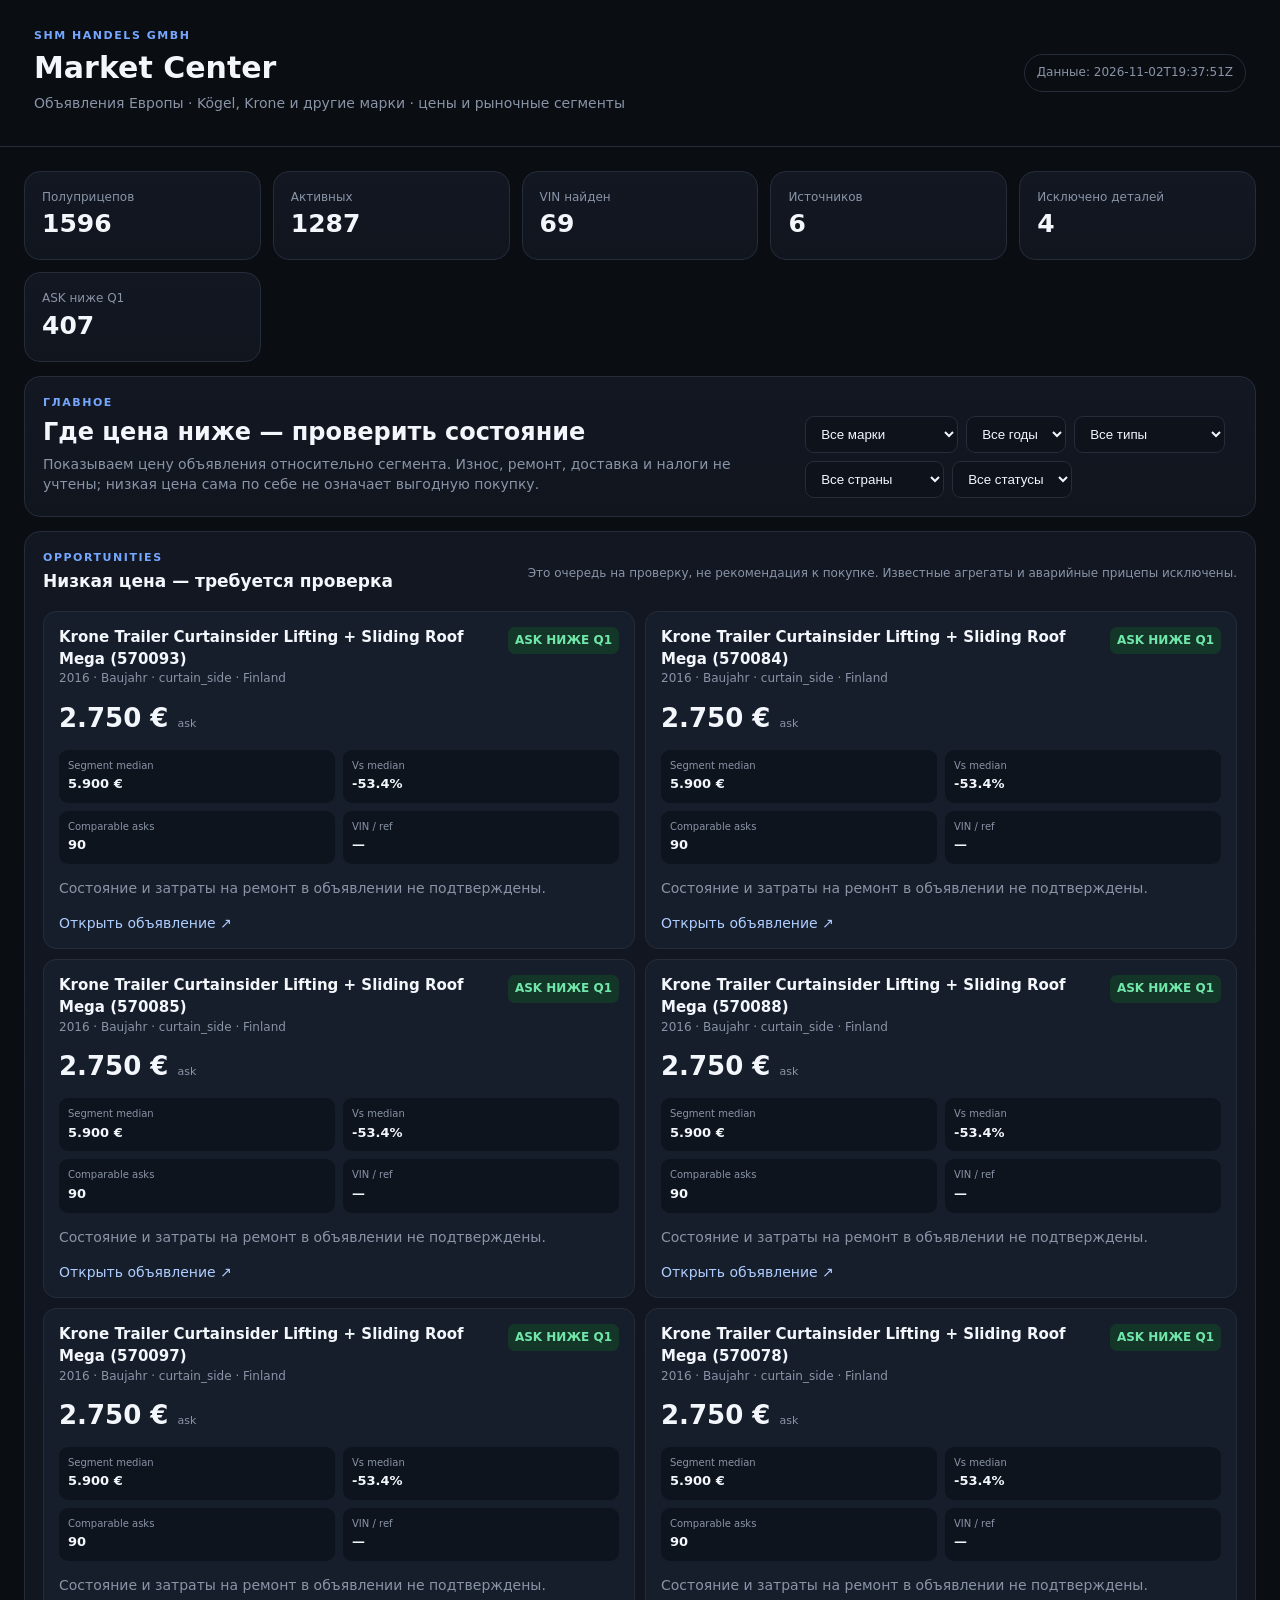
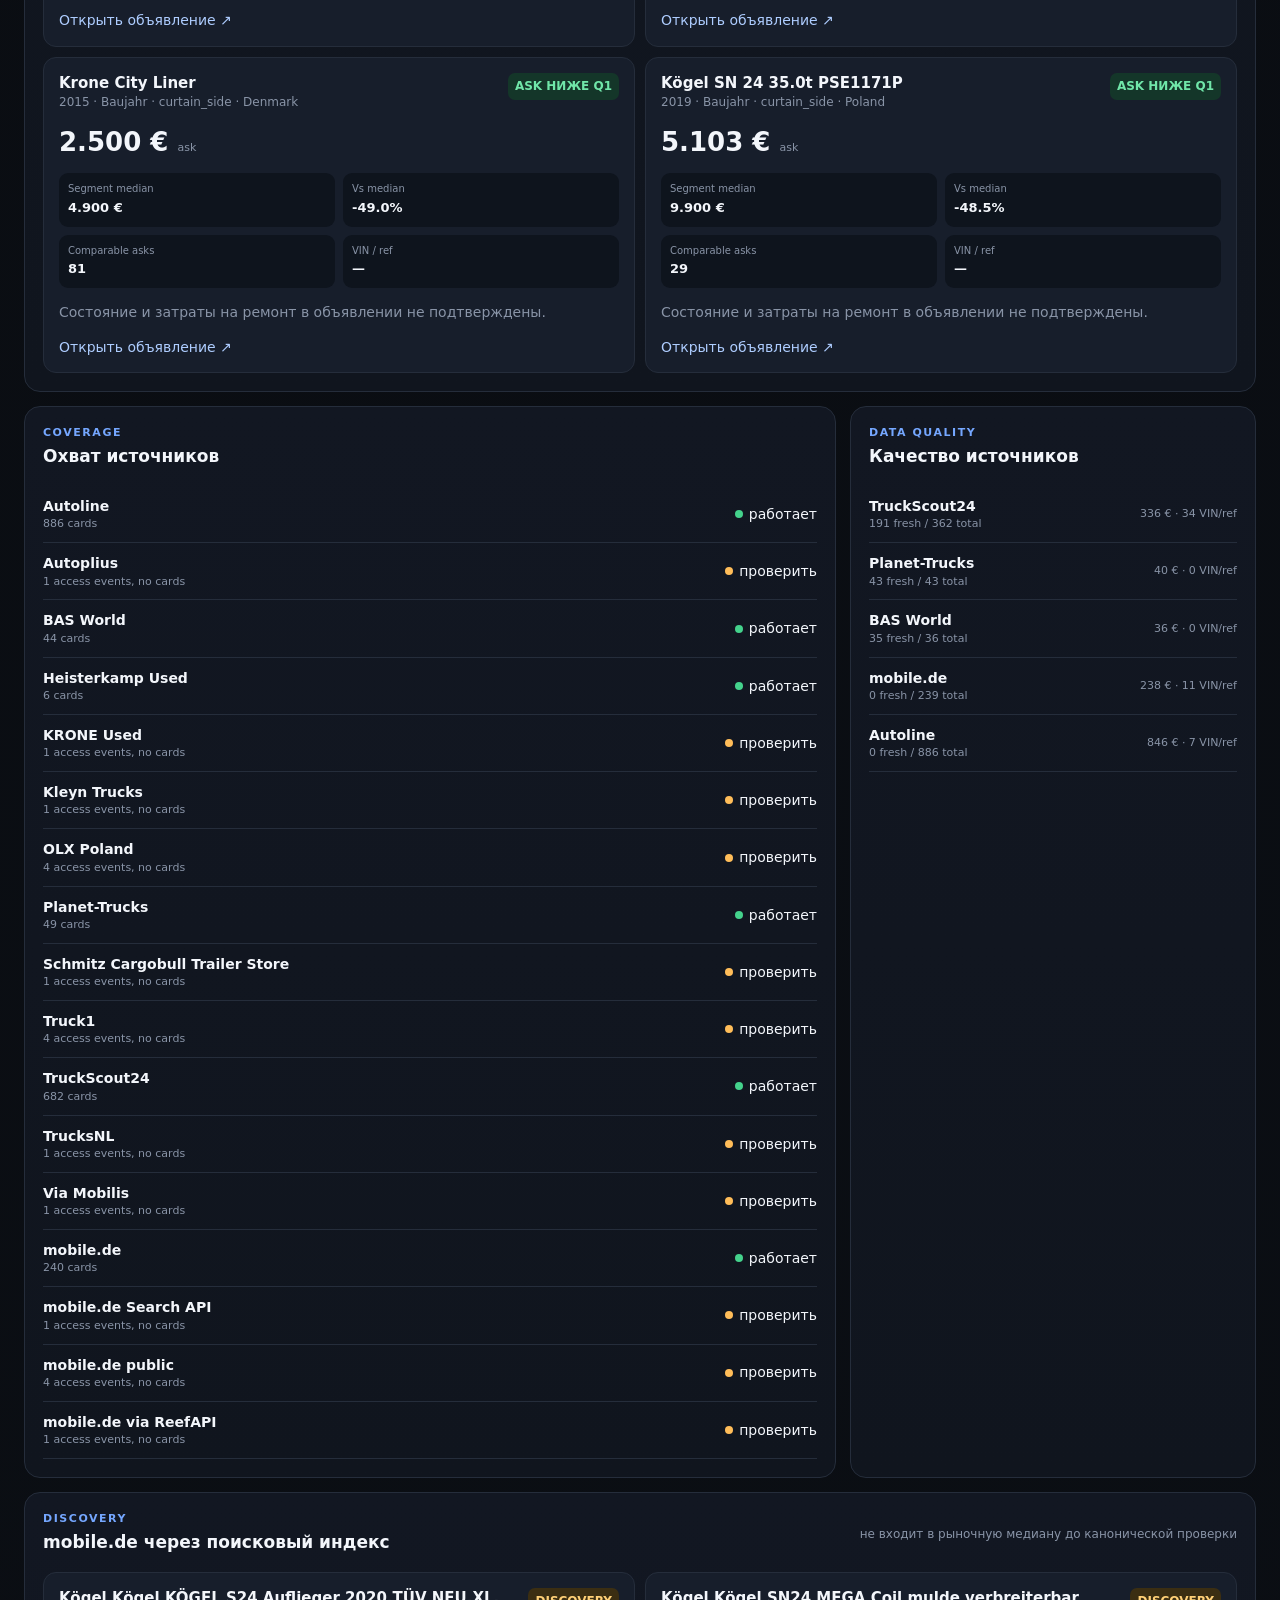
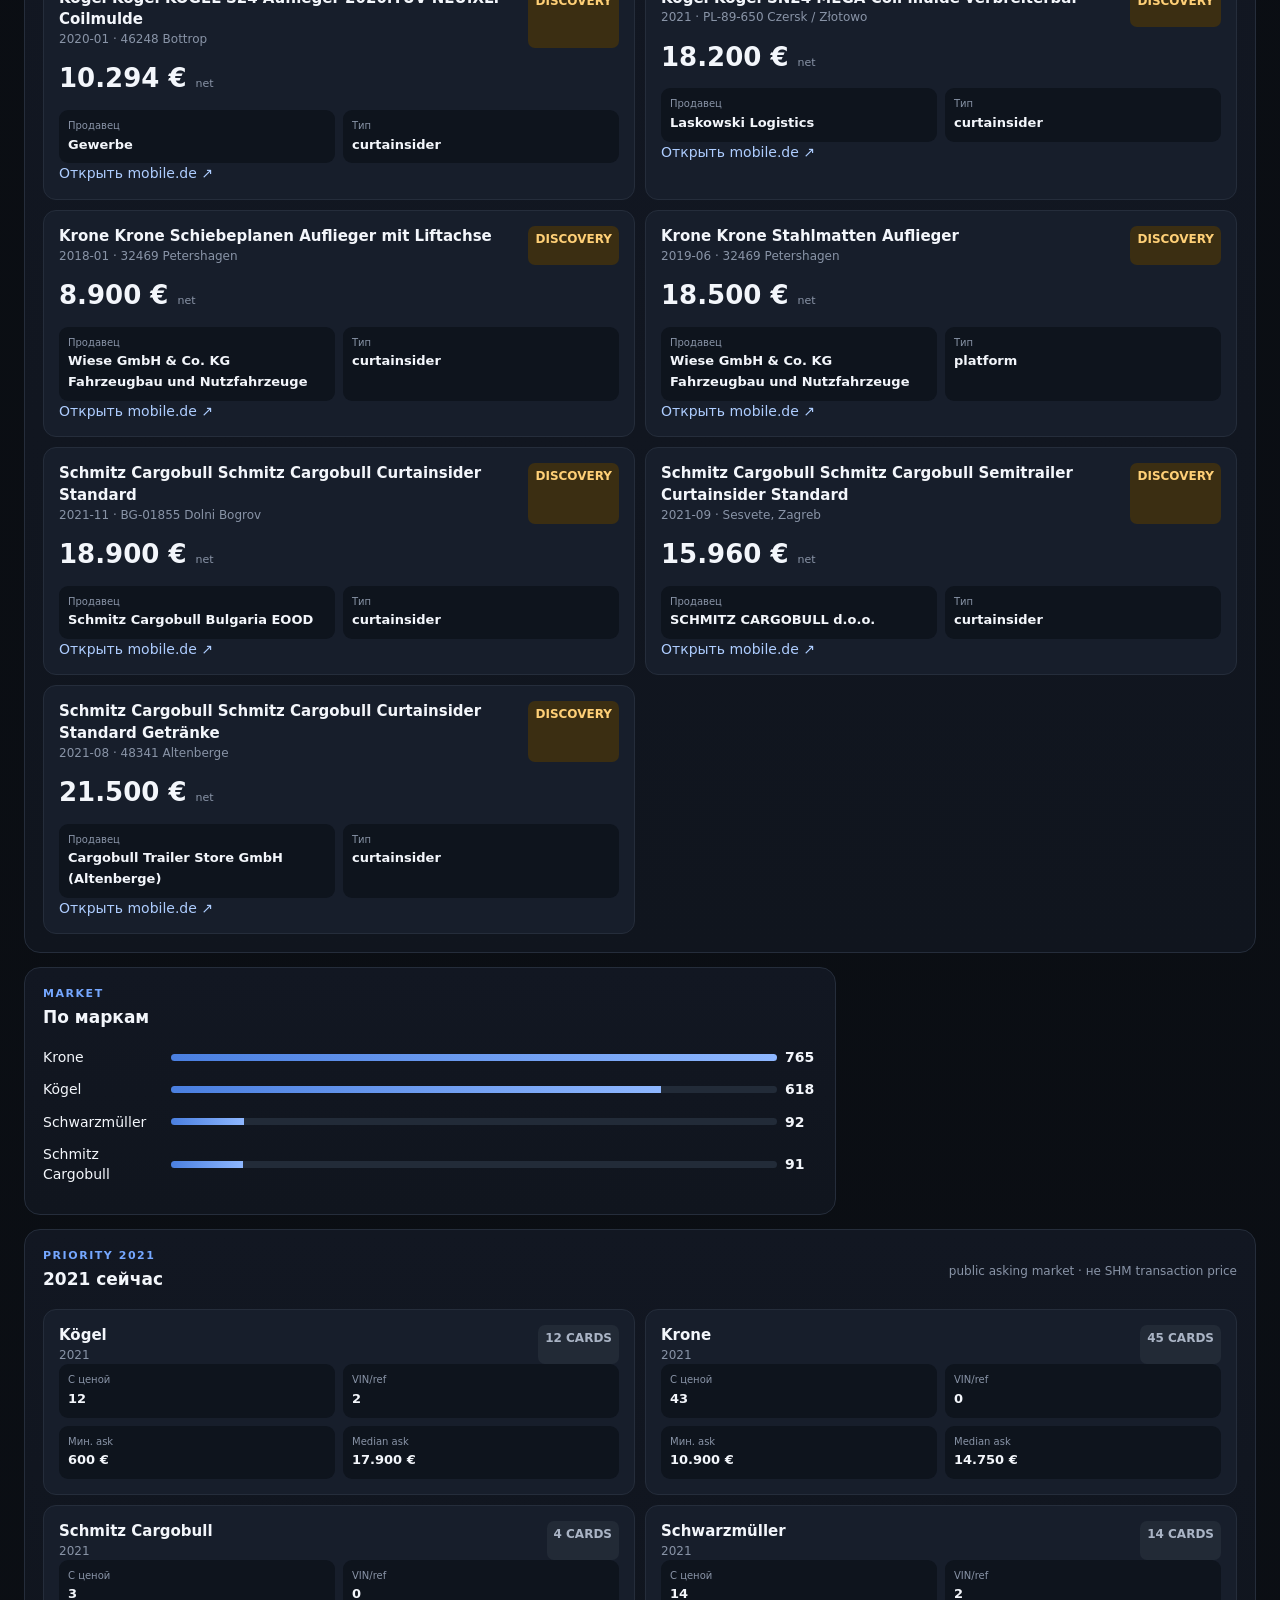
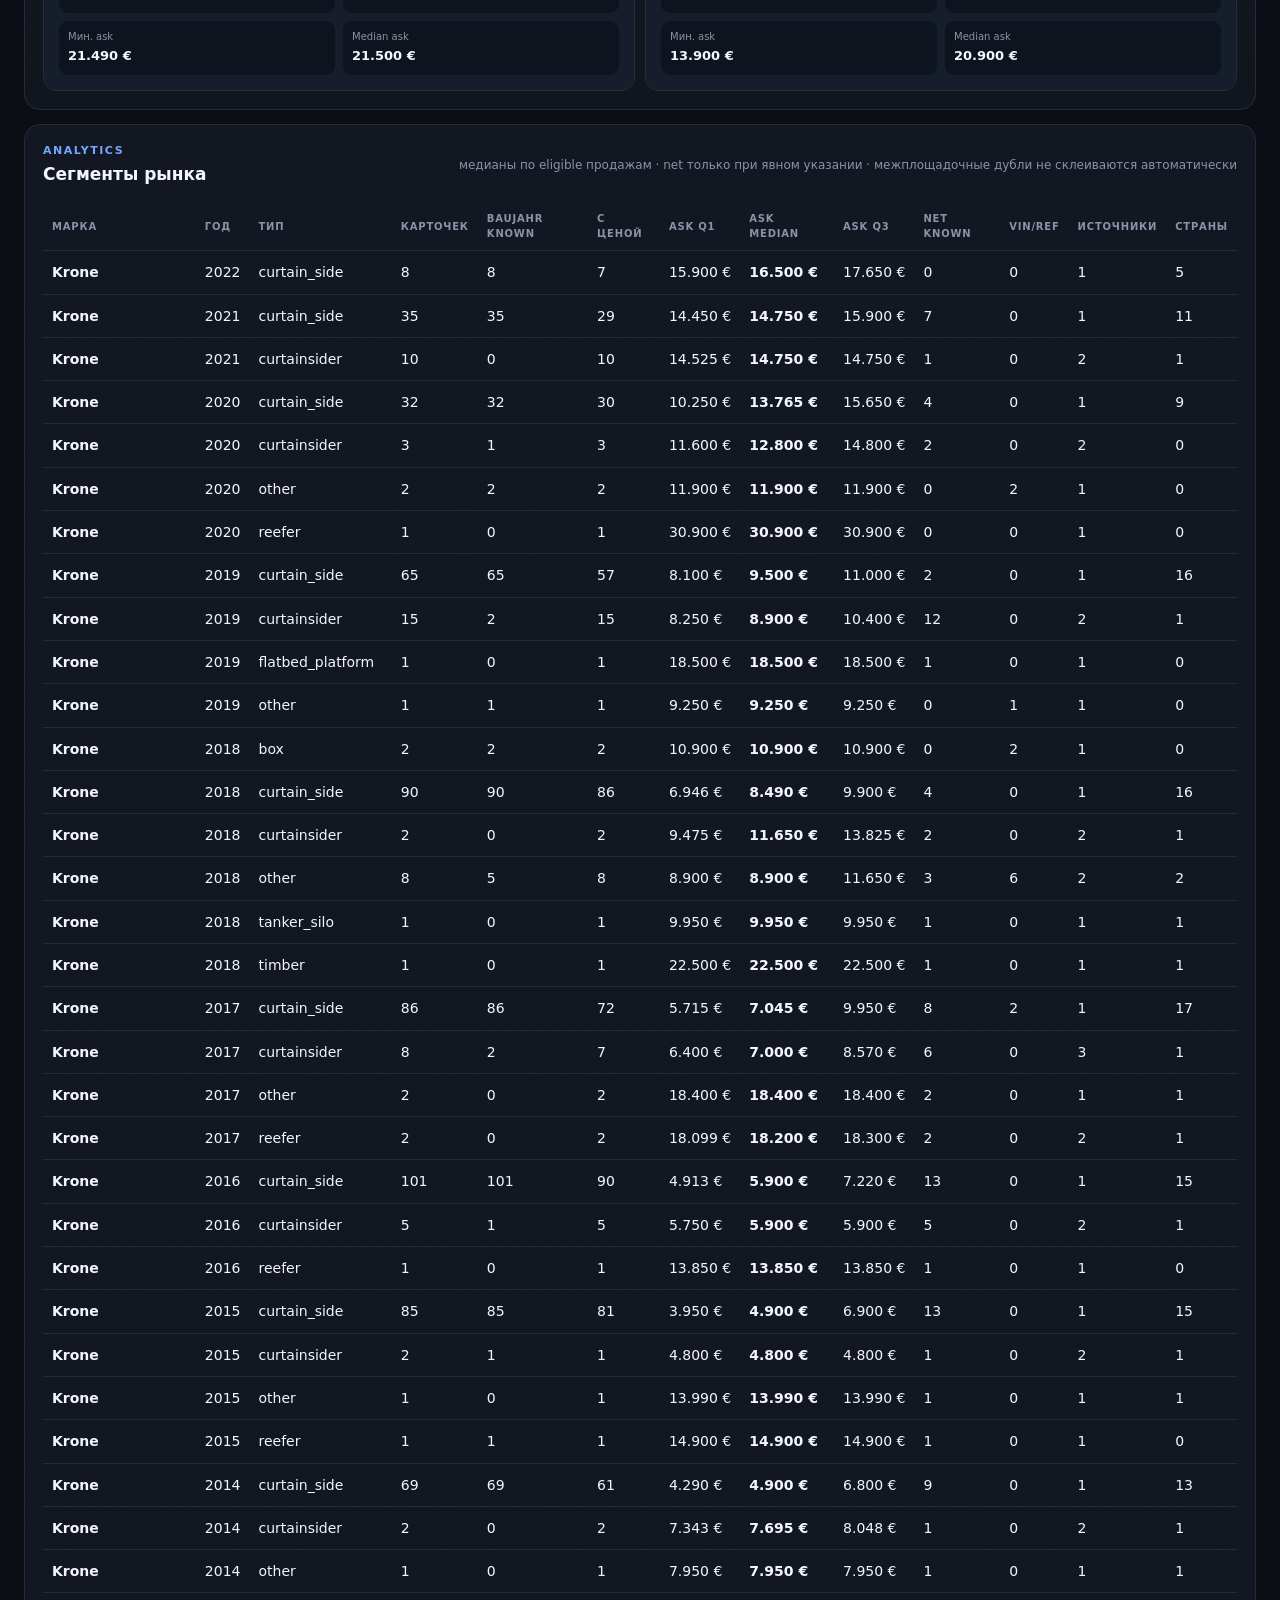
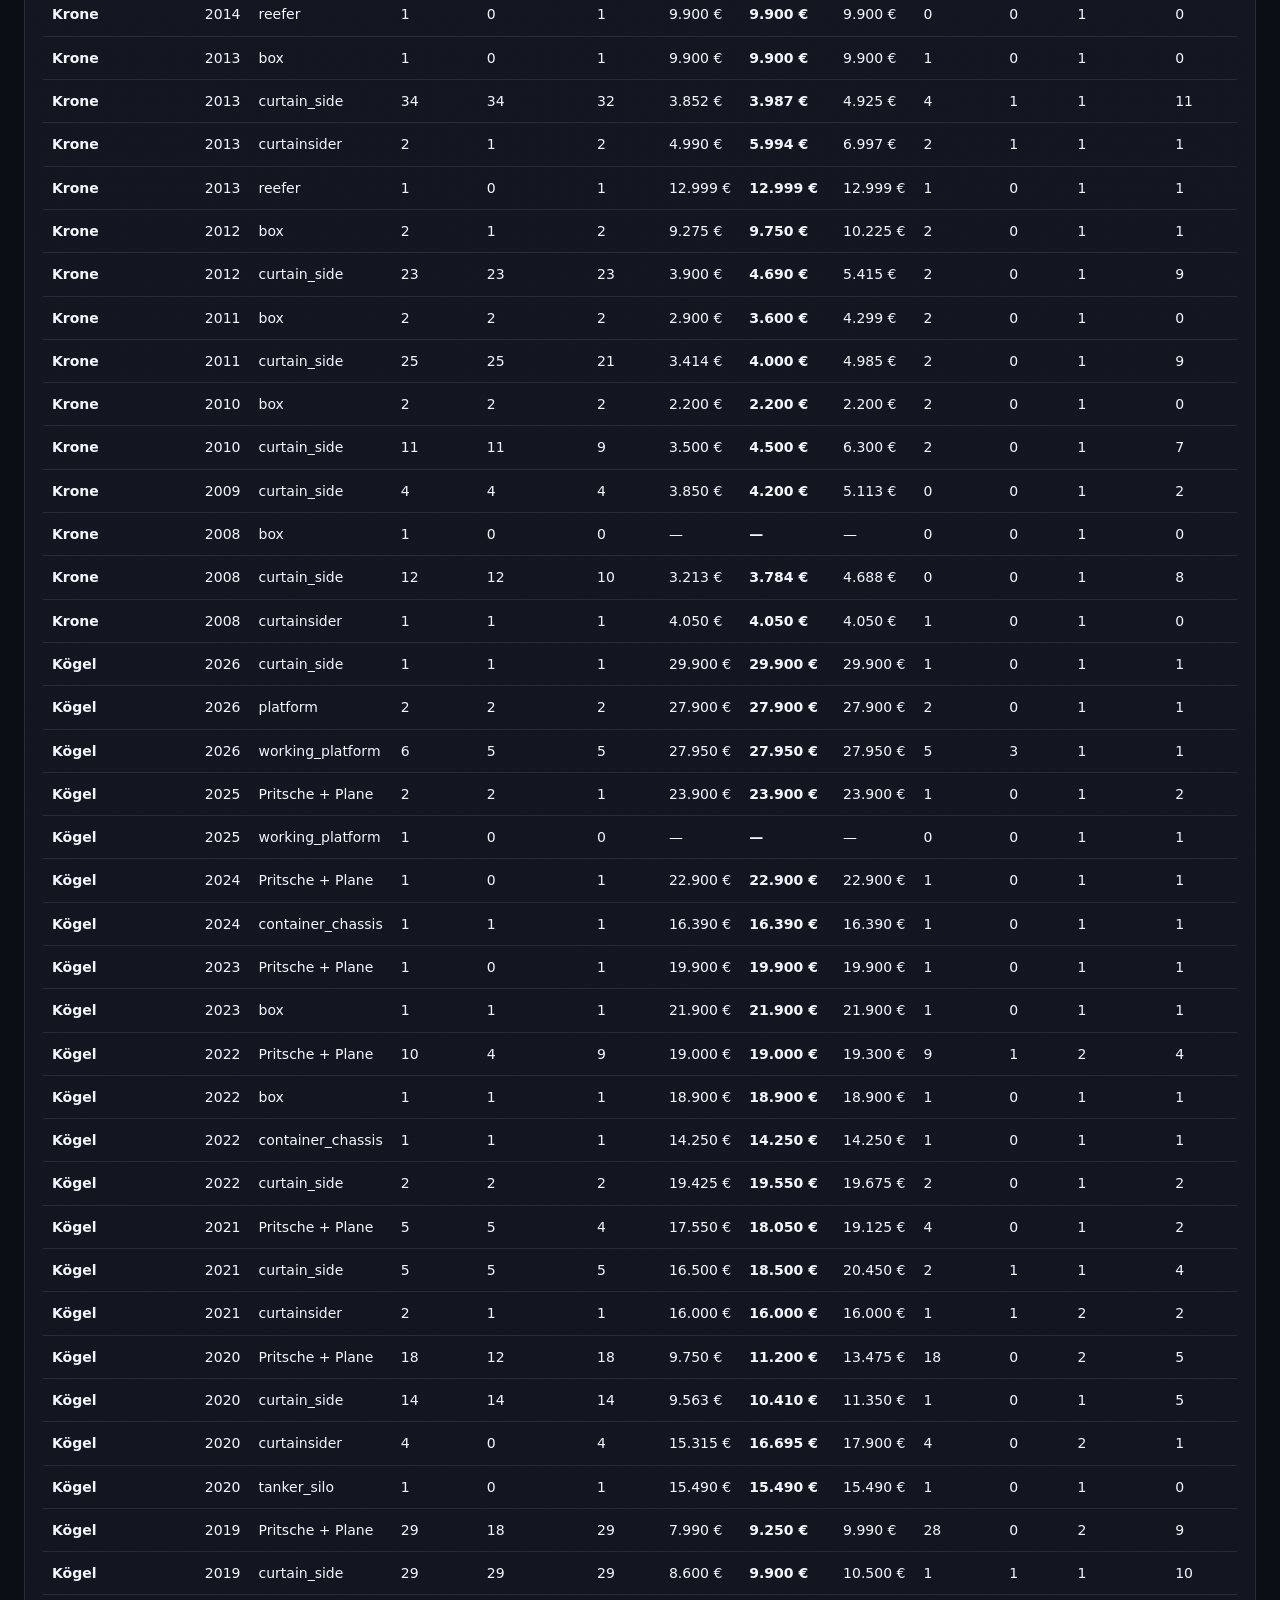
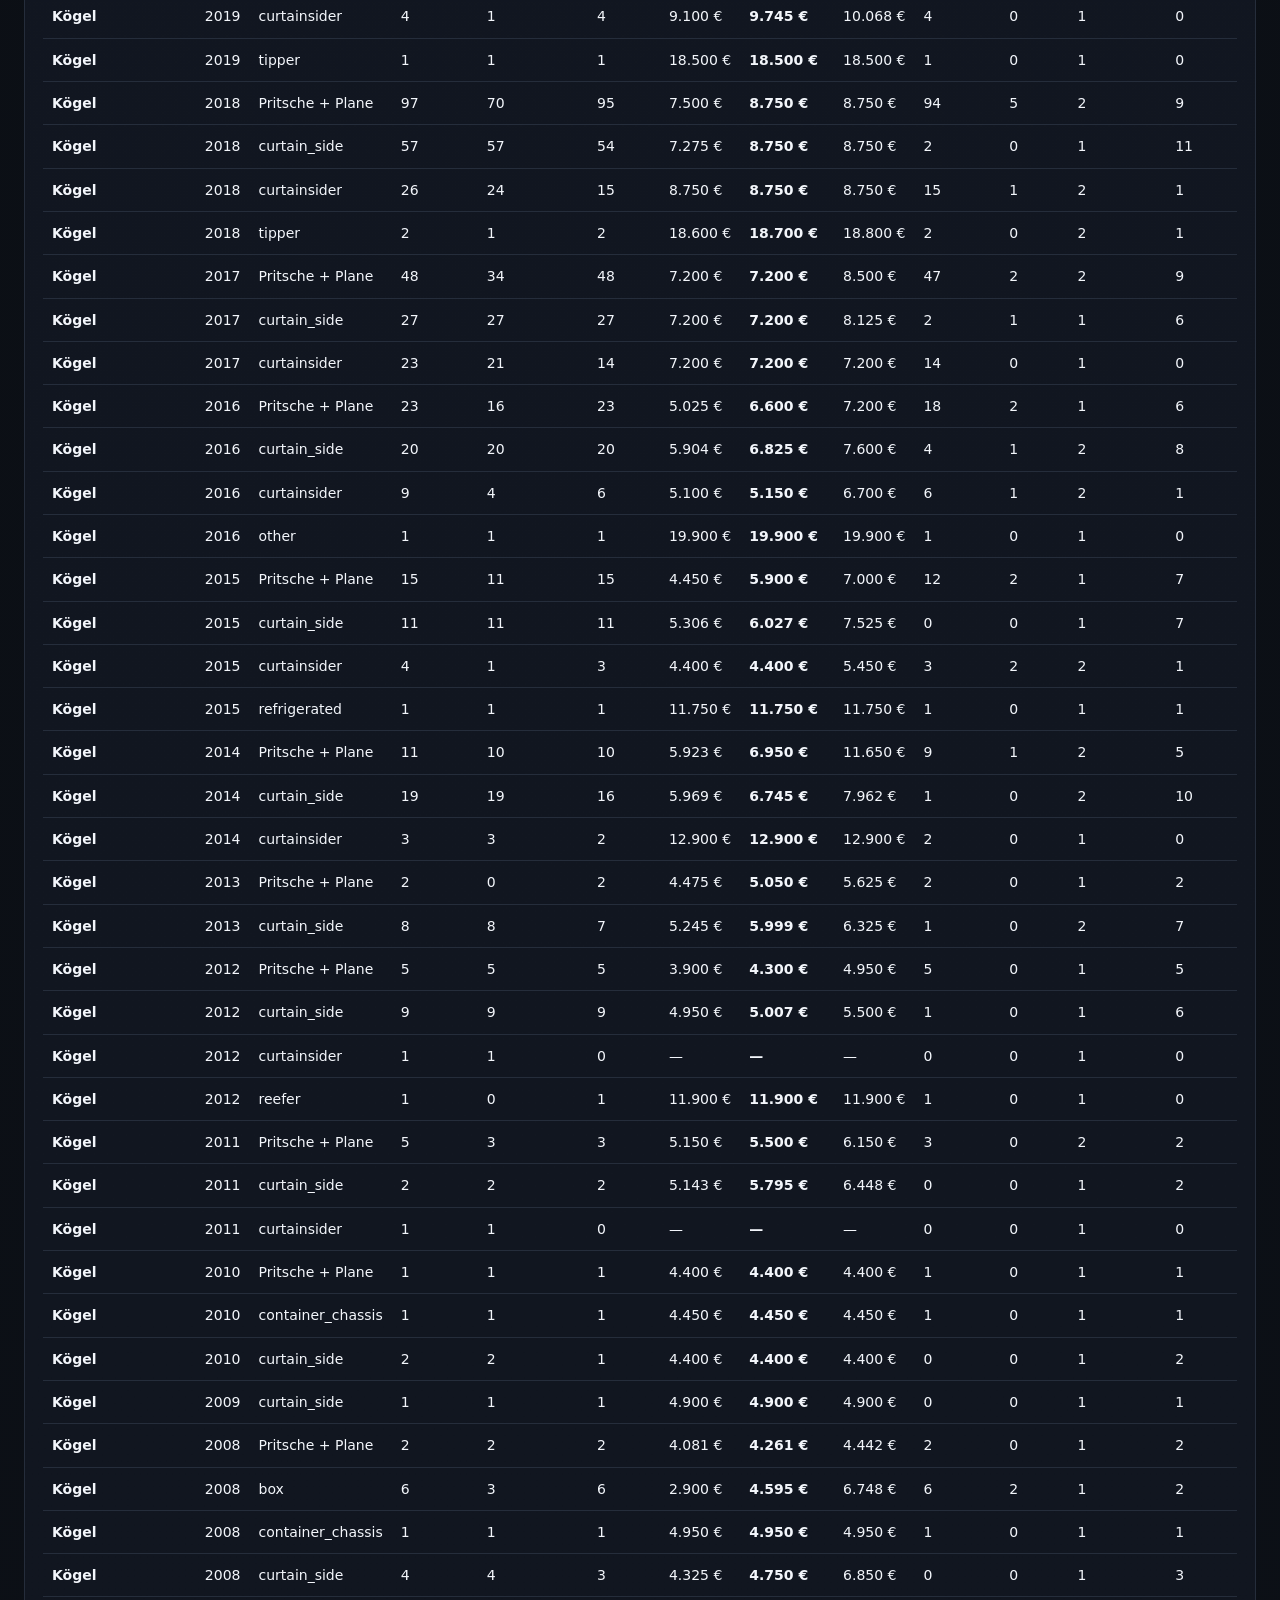
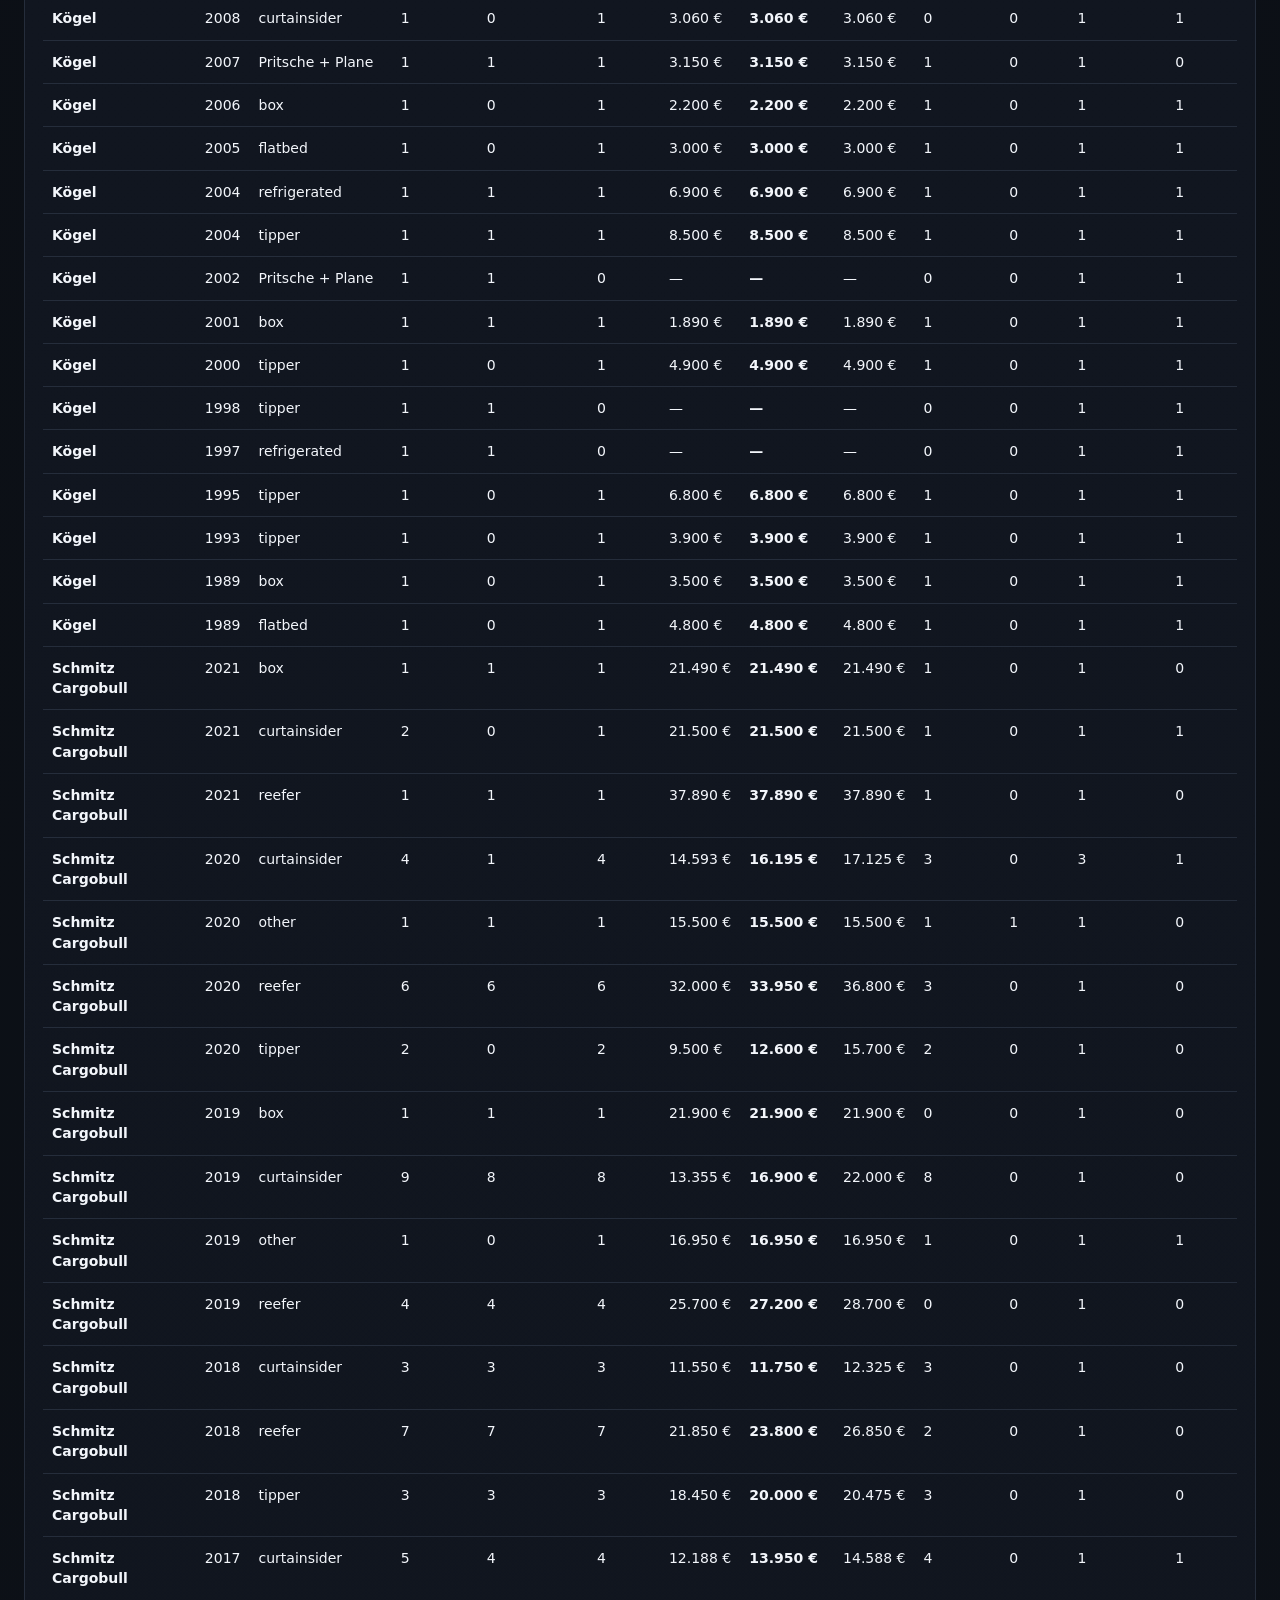
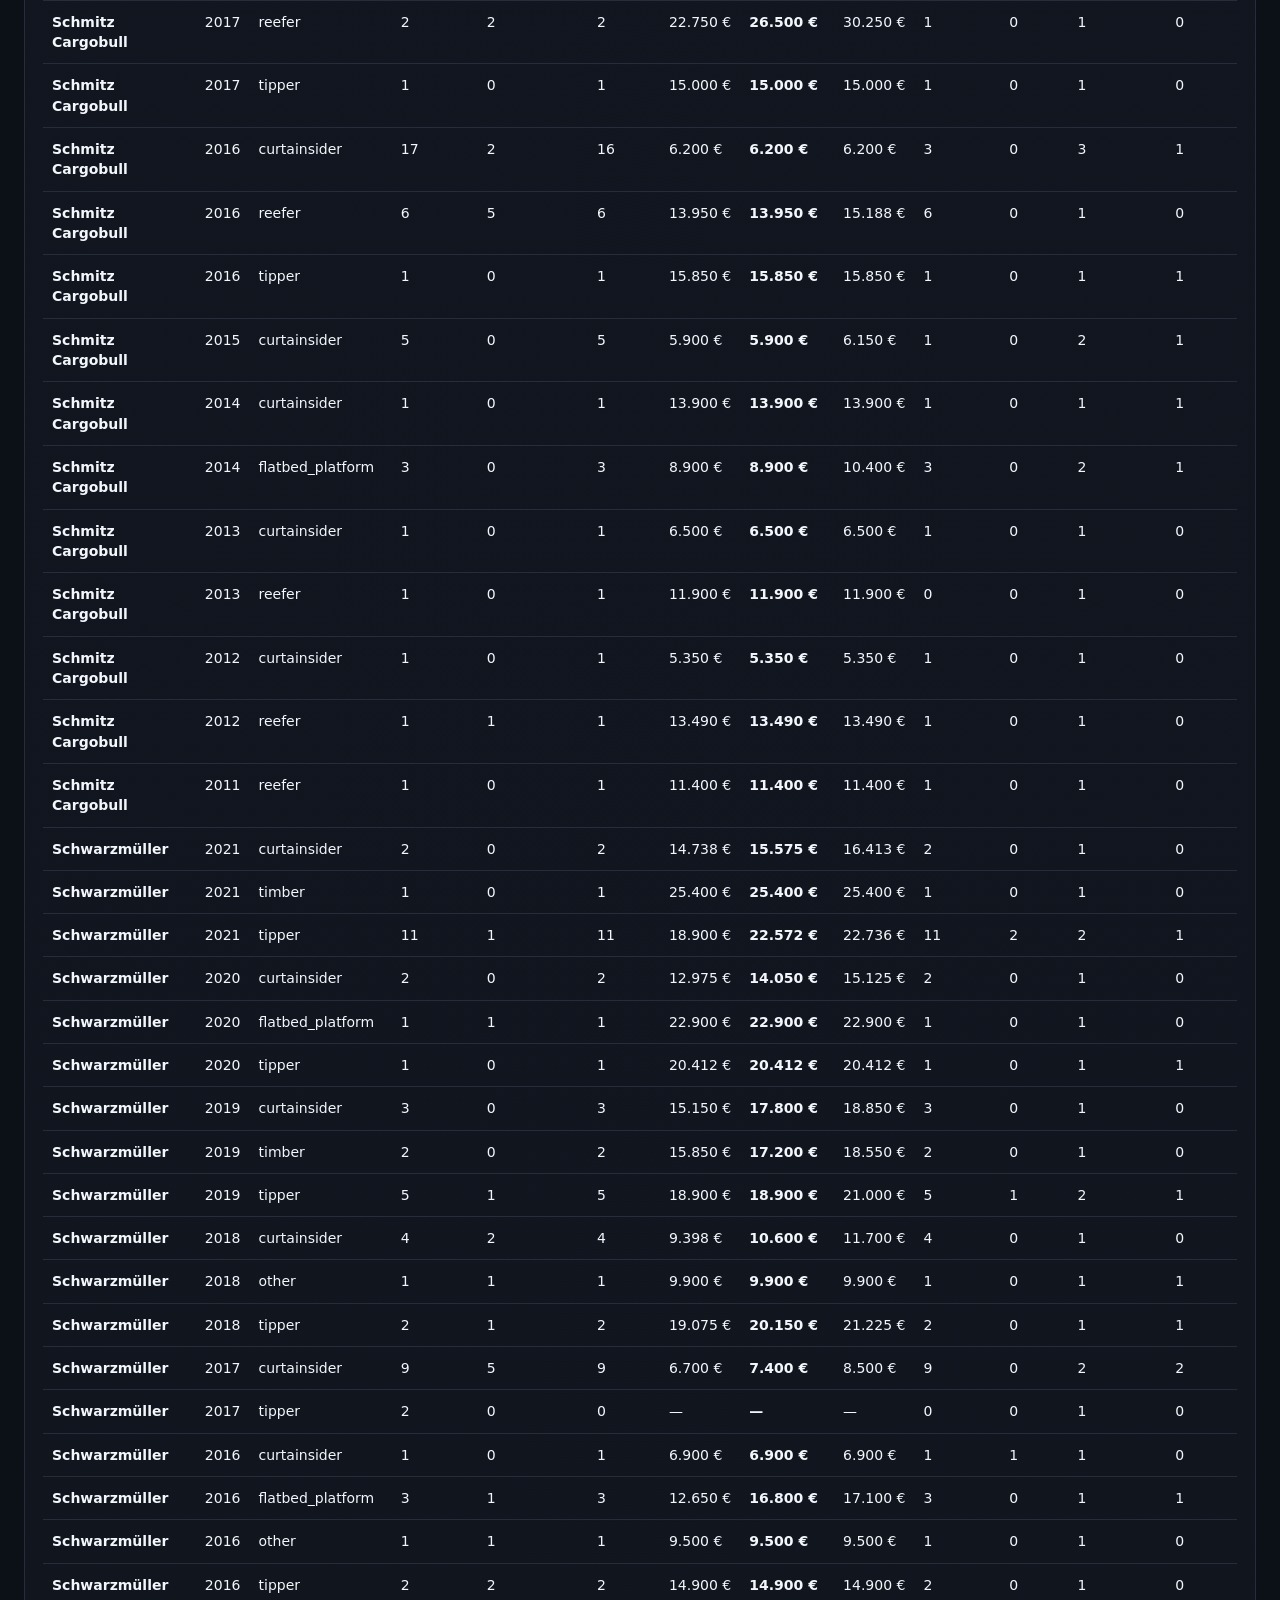
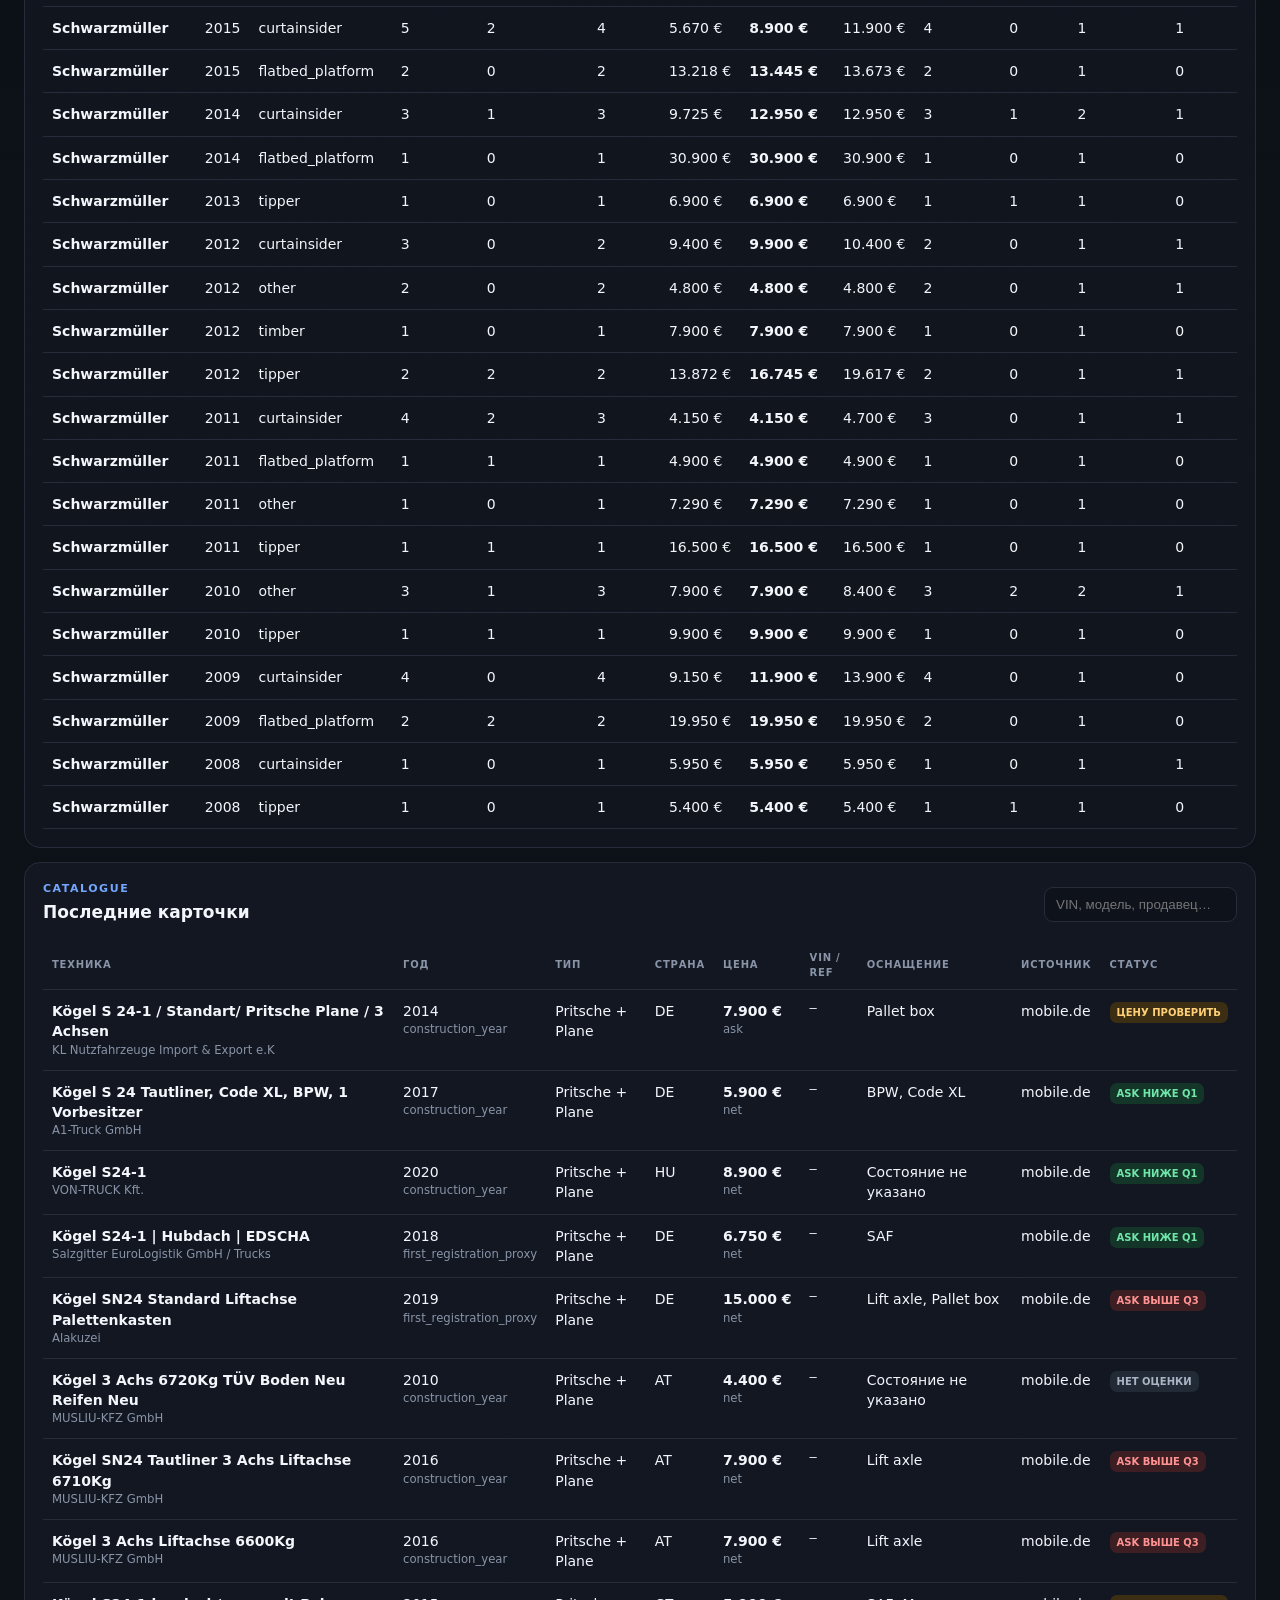
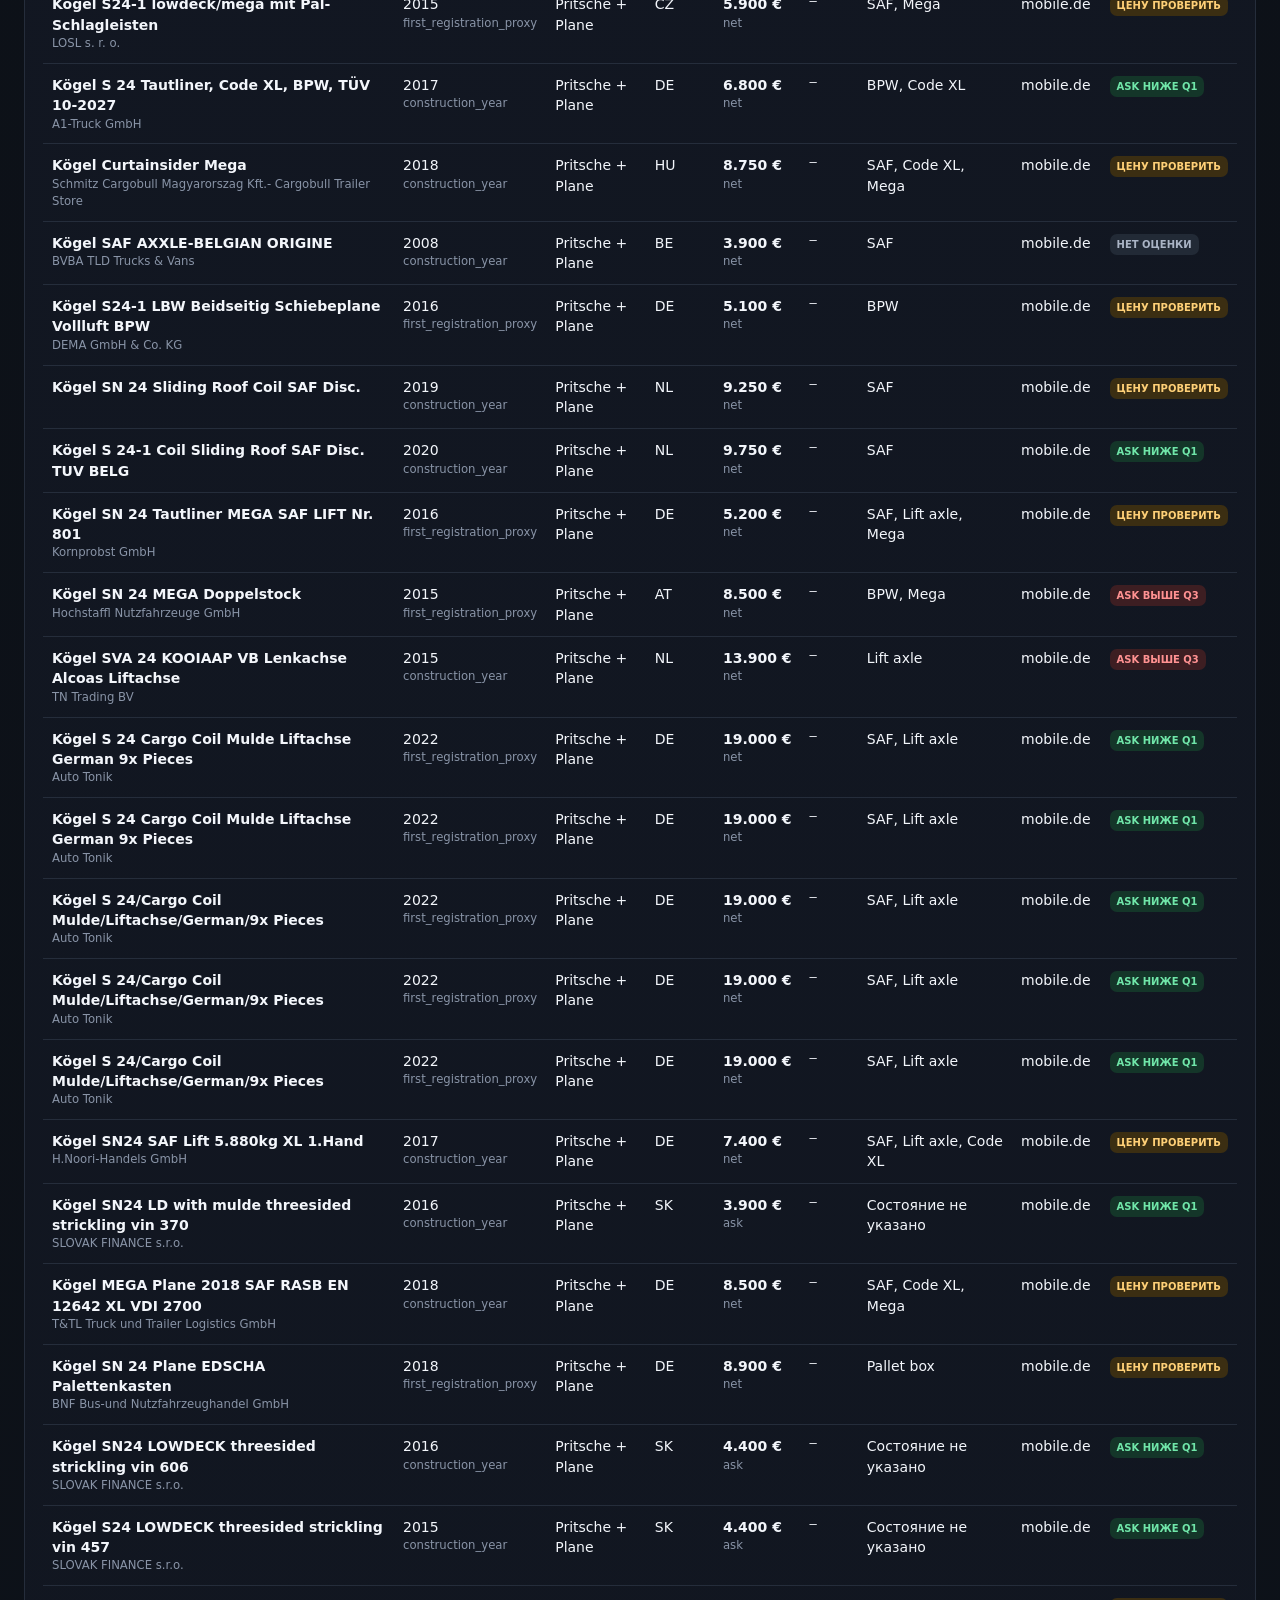
==== docs/index.html @ dbee0346 "ui: clarify below-Q1 count is asking price" ====
<!doctype html>
<html lang="ru">
<head>
  <meta charset="utf-8">
  <meta name="viewport" content="width=device-width,initial-scale=1">
  <title>SHM Market Center</title>
  <link rel="stylesheet" href="market_center.css">
</head>
<body>
  <header class="topbar">
    <div>
      <div class="eyebrow">SHM Handels GmbH</div>
      <h1>Market Center</h1>
      <p>Объявления Европы · Kögel, Krone и другие марки · цены и рыночные сегменты</p>
    </div>
    <div class="status" id="syncStatus">Загрузка…</div>
  </header>

  <main>
    <section class="kpis" id="kpis"></section>

    <section class="panel hero">
      <div>
        <div class="section-label">Главное</div>
        <h2>Где цена ниже — проверить состояние</h2>
        <p>Показываем цену объявления относительно сегмента. Износ, ремонт, доставка и налоги не учтены; низкая цена сама по себе не означает выгодную покупку.</p>
      </div>
      <div class="filters">
        <select id="brandFilter"><option value="">Все марки</option></select>
        <select id="yearFilter"><option value="">Все годы</option></select>
        <select id="bodyFilter"><option value="">Все типы</option></select>
        <select id="countryFilter"><option value="">Все страны</option></select>
        <select id="statusFilter">
          <option value="">Все статусы</option>
          <option value="interesting">Интересно</option>
          <option value="check">Проверить</option>
          <option value="expensive">Дорого</option>
        </select>
      </div>
    </section>

    <section class="grid">
      <div class="panel span2">
        <div class="panel-head">
          <div>
            <div class="section-label">Opportunities</div>
            <h3>Низкая цена — требуется проверка</h3>
          </div>
          <span class="muted">Это очередь на проверку, не рекомендация к покупке. Известные агрегаты и аварийные прицепы исключены.</span>
        </div>
        <div id="opportunities" class="cards"></div>
      </div>

      <div class="panel">
        <div class="panel-head"><div><div class="section-label">Coverage</div><h3>Охват источников</h3></div></div>
        <div id="coverage"></div>
      </div>

      <div class="panel">
        <div class="panel-head"><div><div class="section-label">Data quality</div><h3>Качество источников</h3></div></div>
        <div id="sourceQuality"></div>
      </div>

      <div class="panel span2">
        <div class="panel-head"><div><div class="section-label">Discovery</div><h3>mobile.de через поисковый индекс</h3></div><span class="muted">не входит в рыночную медиану до канонической проверки</span></div>
        <div id="mobileDiscovery" class="cards"></div>
      </div>

      <div class="panel">
        <div class="panel-head"><div><div class="section-label">Market</div><h3>По маркам</h3></div></div>
        <div id="brands"></div>
      </div>

      <div class="panel span2">
        <div class="panel-head"><div><div class="section-label">Priority 2021</div><h3>2021 сейчас</h3></div><span class="muted">public asking market · не SHM transaction price</span></div>
        <div id="snapshot2021" class="cards"></div>
      </div>

      <div class="panel span2">
        <div class="panel-head"><div><div class="section-label">Analytics</div><h3>Сегменты рынка</h3></div><span class="muted">медианы по eligible продажам · net только при явном указании · межплощадочные дубли не склеиваются автоматически</span></div>
        <div class="table-wrap">
          <table>
            <thead><tr><th>Марка</th><th>Год</th><th>Тип</th><th>Карточек</th><th>Baujahr known</th><th>С ценой</th><th>Ask Q1</th><th>Ask median</th><th>Ask Q3</th><th>Net known</th><th>VIN/ref</th><th>Источники</th><th>Страны</th></tr></thead>
            <tbody id="segments"></tbody>
          </table>
        </div>
      </div>

      <div class="panel span2">
        <div class="panel-head"><div><div class="section-label">Catalogue</div><h3>Последние карточки</h3></div><input id="search" placeholder="VIN, модель, продавец…"></div>
        <div class="table-wrap">
          <table>
            <thead><tr><th>Техника</th><th>Год</th><th>Тип</th><th>Страна</th><th>Цена</th><th>VIN / ref</th><th>Оснащение</th><th>Источник</th><th>Статус</th></tr></thead>
            <tbody id="listings"></tbody>
          </table>
        </div>
      </div>
    </section>
  </main>

<script>
const euro=v=>v==null?'—':new Intl.NumberFormat('de-DE',{style:'currency',currency:'EUR',maximumFractionDigits:0}).format(v);
const esc=s=>String(s??'').replace(/[&<>"']/g,m=>({'&':'&amp;','<':'&lt;','>':'&gt;','"':'&quot;',"'":'&#39;'}[m]));
let data={listings:[],coverage:[],benchmarks:[]};

function yearBasisLabel(x){
  const b=x.year_basis||'unknown';
  const map={construction_year:'Baujahr',source_url_year:'URL year',source_filter_year:'filter year',first_registration_proxy:'EZ proxy',unknown:'year ?'};
  return map[b]||b;
}
function badge(status){
  const labels={interesting:'ASK НИЖЕ Q1',check:'ЦЕНУ ПРОВЕРИТЬ',expensive:'ASK ВЫШЕ Q3',excluded:'ИСКЛЮЧЕНО ИЗ ЗАКУПКИ',unknown:'НЕТ ОЦЕНКИ'};
  return '<span class="badge '+esc(status||'unknown')+'">'+(labels[status]||labels.unknown)+'</span>';
}
function conditionSummary(x){
  const flags=Array.isArray(x.condition_flags)?x.condition_flags:[];
  return flags.length?'Проверить: '+flags.join(' · '):'Состояние и затраты на ремонт в объявлении не подтверждены.';
}
function confidence(x){
  const m=marketContext(x);
  let score=0;
  if((m.n||0)>=10) score+=2; else if((m.n||0)>=5) score+=1;
  if((m.sources||0)>=2) score+=1;
  if((m.countries||0)>=2) score+=1;
  if(x.construction_year!=null) score+=2; else if(x.year_basis) score+=1;
  if(x.tax_basis) score+=1;
  if(x.vin||x.vin_ref) score+=1;
  if((x.features||[]).length>=2) score+=1;
  if(score>=6 && (m.sources||0)>=2) return {label:'HIGH',cls:'interesting'};
  if(score>=3) return {label:'MEDIUM',cls:'check'};
  return {label:'LOW',cls:'unknown'};
}
function marketContext(x){
  if(x.purchase_eligible===false || x.analytics_eligible===false || ['low','rejected'].includes(String(x.price_confidence||'').toLowerCase()) || ['rent','rental','auction'].includes(String(x.listing_type||'').toLowerCase())) return {status:'unknown',median:null,q1:null,diff:null,n:0,sources:0,countries:0};
  const seg=(data.segments||[]).find(s=>s.brand===x.brand && String(s.year)===String(x.year) && (s.body_type||'other')===(x.body_type||'other'));
  const ask=x.price_original;
  if(!seg || !ask || x.currency!=='EUR' || !seg.median_ask_eur || (seg.priced||0)<5) return {status:'unknown',median:null,q1:null,diff:null,n:seg?.priced||0,sources:seg?.sources||0,countries:seg?.countries||0};
  const diff=(ask/seg.median_ask_eur-1)*100;
  let status='check';
  if(seg.q1_ask_eur!=null && ask<=seg.q1_ask_eur) status='interesting';
  else if(diff>=15) status='expensive';
  return {status,median:seg.median_ask_eur,q1:seg.q1_ask_eur,diff,n:seg.priced,sources:seg.sources||0,countries:seg.countries||0};
}
function render(){
  const allListings=data.listings||[];
  const L=allListings.filter(x=>(x.asset_type||'unknown_asset')==='semi_trailer' && (typeof x.asset_evidence_score!=='number' || x.asset_evidence_score>=4));
  const brands=[...new Set(L.map(x=>x.brand).filter(Boolean))].sort();
  const years=[...new Set(L.map(x=>x.year).filter(Boolean))].sort((a,b)=>b-a);
  const countries=[...new Set(L.map(x=>x.country).filter(Boolean))].sort();
  const bodies=[...new Set(L.map(x=>x.body_type).filter(Boolean))].sort();
  const fill=(id,arr)=>{const e=document.getElementById(id); const old=e.value; e.innerHTML=e.options[0].outerHTML+arr.map(x=>'<option>'+esc(x)+'</option>').join(''); e.value=old;};
  fill('brandFilter',brands); fill('yearFilter',years); fill('bodyFilter',bodies); fill('countryFilter',countries);

  document.getElementById('kpis').innerHTML=[
    ['Полуприцепов',data.stats?.semitrailers??L.filter(x=>x.asset_type!=='swap_body'&&x.asset_type!=='trailer').length],
    ['Активных',data.stats?.active??'—'],
    ['VIN найден',data.stats?.vin_found??L.filter(x=>x.vin).length],
    ['Источников',data.stats?.sources??new Set(L.map(x=>x.source)).size],
    ['Исключено деталей',data.stats?.parts_components??0],
    ['ASK ниже Q1',L.filter(x=>marketContext(x).status==='interesting').length]
  ].map(([a,b])=>'<div class="kpi"><span>'+a+'</span><strong>'+b+'</strong></div>').join('');

  const bf=document.getElementById('brandFilter').value, yf=document.getElementById('yearFilter').value, tf=document.getElementById('bodyFilter').value, cf=document.getElementById('countryFilter').value, sf=document.getElementById('statusFilter').value, q=document.getElementById('search').value.toLowerCase();
  const enriched=L.map(x=>({...x,_market:marketContext(x)}));
  const F=enriched.filter(x=>(!bf||x.brand===bf)&&(!yf||String(x.year)===yf)&&(!tf||x.body_type===tf)&&(!cf||x.country===cf)&&(!sf||x._market.status===sf)&&(!q||JSON.stringify(x).toLowerCase().includes(q)));

  const opp=F.filter(x=>x._market.status==='interesting'||x._market.status==='check')
    .sort((a,b)=>{
      const da=a._market.diff==null?1e9:a._market.diff;
      const db=b._market.diff==null?1e9:b._market.diff;
      return da-db;
    }).slice(0,8);
  document.getElementById('opportunities').innerHTML=opp.map(x=>`
    <article class="deal-card">
      <div class="deal-top"><div><b>${esc(x.brand)} ${esc(x.model||'')}</b><span>${esc(x.year||'—')} · ${esc(yearBasisLabel(x))} · ${esc(x.body_type||'other')} · ${esc(x.country||'—')}</span></div><div>${badge(x._market.status)}</div></div>
      <div class="deal-price">${euro(x.price_original)} <small>${esc(x.tax_basis&&x.tax_basis!=='unknown'?x.tax_basis:'ask')}</small></div>
      <div class="deal-grid">
        <div><span>Segment median</span><b>${euro(x._market.median)}</b></div>
        <div><span>Vs median</span><b>${x._market.diff==null?'—':(x._market.diff>0?'+':'')+x._market.diff.toFixed(1)+'%'}</b></div>
        <div><span>Comparable asks</span><b>${x._market.n||'—'}</b></div>
        <div><span>VIN / ref</span><b>${esc(x.vin||x.vin_ref||'—')}</b></div>
      </div>
      <p>${esc(conditionSummary(x))}</p>
      ${x.url?'<a target="_blank" rel="noopener" href="'+esc(x.url)+'">Открыть объявление ↗</a>':''}
    </article>`).join('') || '<div class="empty">По текущим фильтрам кандидатов нет.</div>';

  document.getElementById('coverage').innerHTML=(data.coverage||[]).map(x=>`<div class="coverage-row"><div><b>${esc(x.source)}</b><span>${esc(x.note||'')}</span></div><div class="right"><span class="dot ${esc(x.state||'unknown')}"></span>${esc(x.state_label||x.state||'')}</div></div>`).join('');

  const sq={};
  L.forEach(x=>{
    const s=x.source||'unknown';
    sq[s]??={n:0,fresh:0,price:0,vin:0};
    sq[s].n++;
    if(x.seen_this_run) sq[s].fresh++;
    if(typeof x.price_original==='number') sq[s].price++;
    if(x.vin||x.vin_ref) sq[s].vin++;
  });
  document.getElementById('sourceQuality').innerHTML=Object.entries(sq)
    .sort((a,b)=>b[1].fresh-a[1].fresh)
    .map(([s,x])=>`<div class="coverage-row"><div><b>${esc(s)}</b><span>${x.fresh} fresh / ${x.n} total</span></div><div class="right"><span>${x.price} € · ${x.vin} VIN/ref</span></div></div>`).join('');

  const md=data.discovery?.mobile_de;
  const mdRows=(md?.pages||[]).flatMap(p=>(p.observations||[]).map(x=>({...x,brand:p.brand,source_page:p.source_page})));
  document.getElementById('mobileDiscovery').innerHTML=mdRows.map(x=>`
    <article class="deal-card">
      <div class="deal-top"><div><b>${esc(x.brand)} ${esc(x.title||'')}</b><span>${esc(x.first_registration||'EZ ?')} · ${esc(x.location||'')}</span></div><span class="badge check">DISCOVERY</span></div>
      <div class="deal-price">${euro(x.price_eur)} <small>${esc(x.tax_basis||'ask')}</small></div>
      <div class="deal-grid"><div><span>Продавец</span><b>${esc(x.seller||'—')}</b></div><div><span>Тип</span><b>${esc(x.body_type||'other')}</b></div></div>
      <a target="_blank" rel="noopener" href="${esc(x.source_page)}">Открыть mobile.de ↗</a>
    </article>`).join('') || '<div class="empty">mobile.de discovery пока пуст.</div>';

  const bc={}; L.forEach(x=>bc[x.brand]=(bc[x.brand]||0)+1);
  document.getElementById('brands').innerHTML=Object.entries(bc).sort((a,b)=>b[1]-a[1]).map(([b,n])=>`<div class="bar-row"><span>${esc(b)}</span><div class="bar"><i style="width:${Math.min(100,n/Math.max(...Object.values(bc))*100)}%"></i></div><b>${n}</b></div>`).join('');

  const y2021=L.filter(x=>String(x.year)==='2021' && (x.asset_type||'semi_trailer')==='semi_trailer');
  const by2021={};
  y2021.forEach(x=>(by2021[x.brand]??=[]).push(x));
  document.getElementById('snapshot2021').innerHTML=['Kögel','Krone','Schmitz Cargobull','Schwarzmüller'].map(b=>{
    const a=by2021[b]||[];
    const ps=a.map(x=>x.price_original).filter(x=>typeof x==='number').sort((x,y)=>x-y);
    const med=ps.length?ps[Math.floor((ps.length-1)/2)]:null;
    const vins=a.filter(x=>x.vin||x.vin_ref).length;
    return `<article class="deal-card"><div class="deal-top"><div><b>${esc(b)}</b><span>2021</span></div><span class="badge unknown">${a.length} CARDS</span></div><div class="deal-grid"><div><span>С ценой</span><b>${ps.length}</b></div><div><span>VIN/ref</span><b>${vins}</b></div><div><span>Мин. ask</span><b>${euro(ps[0]??null)}</b></div><div><span>Median ask</span><b>${euro(med)}</b></div></div></article>`;
  }).join('');

  document.getElementById('segments').innerHTML=(data.segments||[]).map(x=>`<tr>
    <td><b>${esc(x.brand)}</b></td><td>${esc(x.year)}</td><td>${esc(x.body_type||'other')}</td><td>${x.cards}</td><td>${x.construction_year_known||0}</td><td>${x.priced}</td>
    <td>${euro(x.q1_ask_eur)}</td><td><b>${euro(x.median_ask_eur)}</b></td><td>${euro(x.q3_ask_eur)}</td>
    <td>${x.net_priced||0}</td><td>${x.vin_found}</td><td>${x.sources}</td><td>${x.countries}</td>
  </tr>`).join('');

  document.getElementById('listings').innerHTML=F.slice(0,100).map(x=>`<tr>
    <td><b>${esc(x.brand)} ${esc(x.model||'')}</b><small>${esc(x.seller||'')}</small></td><td>${esc(x.year||'—')}<small>${esc(x.year_basis||'')}</small></td><td>${esc(x.body_type||'other')}</td><td>${esc(x.country||'—')}</td><td><b>${euro(x.price_original)}</b><small>${esc(x.tax_basis&&x.tax_basis!=='unknown'?x.tax_basis:'ask')}</small></td><td class="mono">${esc(x.vin||x.vin_ref||'—')}</td><td>${esc([...(x.condition_flags||[]),...(x.features||[])].slice(0,4).join(', ')||'Состояние не указано')}</td><td>${esc(x.source||'—')}</td><td>${badge(x._market.status)}</td>
  </tr>`).join('');

  document.getElementById('syncStatus').textContent='Данные: '+(data.updated_at||'нет отметки');
}
['brandFilter','yearFilter','bodyFilter','countryFilter','statusFilter','search'].forEach(id=>document.getElementById(id).addEventListener(id==='search'?'input':'change',render));
fetch('latest_market.json?ts='+Date.now(),{cache:'no-store'}).then(r=>r.json()).then(x=>{data=x;render()}).catch(()=>{document.getElementById('syncStatus').textContent='Ошибка загрузки данных'});
</script>
</body>
</html>
---- docs/market_center.css ----
:root{--bg:#0b0e13;--panel:#121722;--panel2:#171e2b;--text:#f3f6fb;--muted:#8994a7;--line:#252d3b;--accent:#75a7ff;--good:#44d28c;--warn:#ffbd59;--bad:#ff6b6b}*{box-sizing:border-box}body{margin:0;background:linear-gradient(180deg,#0a0d12,#0e131b);color:var(--text);font:14px/1.45 Inter,ui-sans-serif,system-ui,-apple-system,Segoe UI,Roboto}.topbar{padding:28px 34px;border-bottom:1px solid var(--line);display:flex;justify-content:space-between;gap:20px;align-items:center;position:sticky;top:0;background:#0b0e13e8;backdrop-filter:blur(14px);z-index:5}.eyebrow,.section-label{font-size:11px;font-weight:700;letter-spacing:.14em;text-transform:uppercase;color:var(--accent)}h1{font-size:30px;margin:2px 0 0}h2{font-size:24px;margin:4px 0}h3{margin:3px 0;font-size:17px}.topbar p,.hero p{margin:4px 0;color:var(--muted)}.status{font-size:12px;color:var(--muted);padding:9px 12px;border:1px solid var(--line);border-radius:999px}main{max-width:1500px;margin:auto;padding:24px}.kpis{display:grid;grid-template-columns:repeat(5,1fr);gap:12px;margin-bottom:14px}.kpi,.panel{background:linear-gradient(180deg,var(--panel),#10151e);border:1px solid var(--line);border-radius:16px}.kpi{padding:17px}.kpi span{display:block;color:var(--muted);font-size:12px}.kpi strong{font-size:25px}.hero{padding:22px;display:flex;justify-content:space-between;align-items:end;gap:24px;margin-bottom:14px}.filters{display:flex;gap:8px;flex-wrap:wrap}select,input{background:#0d121b;color:var(--text);border:1px solid var(--line);border-radius:9px;padding:9px 11px;outline:none}.grid{display:grid;grid-template-columns:2fr 1fr;gap:14px}.panel{padding:18px;min-width:0}.span2{grid-column:span 2}.panel-head{display:flex;align-items:center;justify-content:space-between;gap:12px;margin-bottom:14px}.muted{font-size:12px;color:var(--muted)}.cards{display:grid;grid-template-columns:repeat(2,minmax(0,1fr));gap:10px}.deal-card{background:var(--panel2);border:1px solid var(--line);border-radius:13px;padding:15px}.deal-top{display:flex;justify-content:space-between;gap:10px}.deal-top b{display:block;font-size:15px}.deal-top span{display:block;color:var(--muted);font-size:12px}.deal-price{font-size:26px;font-weight:750;margin:12px 0}.deal-price small{font-size:11px;color:var(--muted);font-weight:500}.deal-grid{display:grid;grid-template-columns:1fr 1fr;gap:8px}.deal-grid div{background:#0e141d;border-radius:9px;padding:9px}.deal-grid span{display:block;font-size:10px;color:var(--muted)}.deal-grid b{font-size:13px}.deal-card p{color:var(--muted);min-height:21px}.deal-card a{color:#aecdff;text-decoration:none}.badge{font-size:10px;font-weight:800;padding:5px 7px;border-radius:7px;white-space:nowrap}.badge.interesting{background:#143629;color:#70e6a9}.badge.check{background:#3b2e12;color:#ffd077}.badge.expensive{background:#3d1e22;color:#ff9292}.badge.excluded{background:#3d1e22;color:#ff9292}.badge.unknown{background:#222a36;color:#aab4c5}.coverage-row{display:flex;justify-content:space-between;gap:12px;border-bottom:1px solid var(--line);padding:10px 0}.coverage-row b,.coverage-row span{display:block}.coverage-row span{font-size:11px;color:var(--muted)}.right{display:flex;align-items:center;gap:6px}.dot{width:8px;height:8px;border-radius:50%;background:#667}.dot.live{background:var(--good)}.dot.partial{background:var(--warn)}.dot.blocked{background:var(--bad)}.bar-row{display:grid;grid-template-columns:120px 1fr 32px;gap:8px;align-items:center;margin:12px 0}.bar{height:7px;background:#222b38;border-radius:99px;overflow:hidden}.bar i{display:block;height:100%;background:linear-gradient(90deg,#4a7fe0,#8eb7ff)}.table-wrap{overflow:auto}table{width:100%;border-collapse:collapse;min-width:1000px}th{font-size:10px;letter-spacing:.08em;text-transform:uppercase;color:var(--muted);text-align:left;padding:9px;border-bottom:1px solid var(--line)}td{padding:11px 9px;border-bottom:1px solid var(--line);vertical-align:top}td small{display:block;color:var(--muted)}.mono{font-family:ui-monospace,SFMono-Regular,Consolas,monospace;font-size:12px}.empty{padding:25px;text-align:center;color:var(--muted)}@media(max-width:900px){.kpis{grid-template-columns:repeat(2,1fr)}.grid{grid-template-columns:1fr}.span2{grid-column:auto}.cards{grid-template-columns:1fr}.hero{align-items:stretch;flex-direction:column}.topbar{position:static;padding:20px}main{padding:12px}}
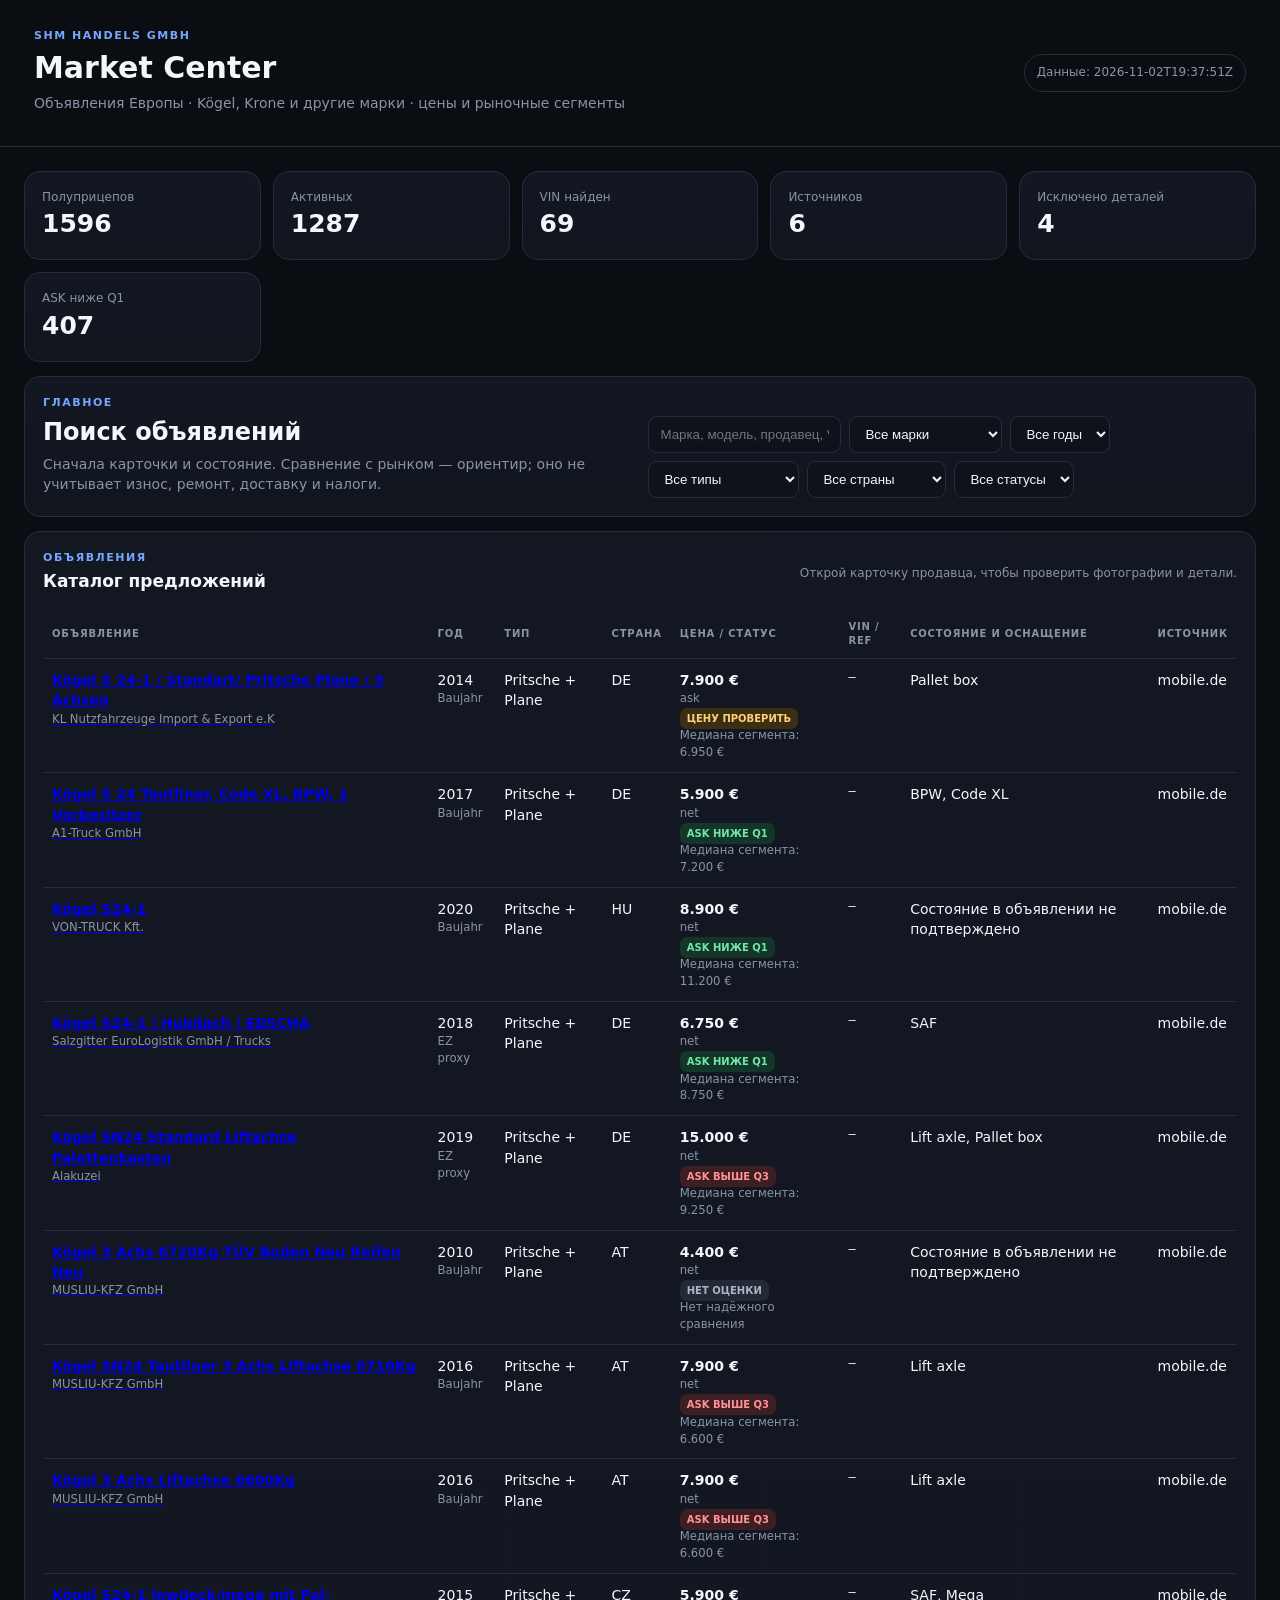
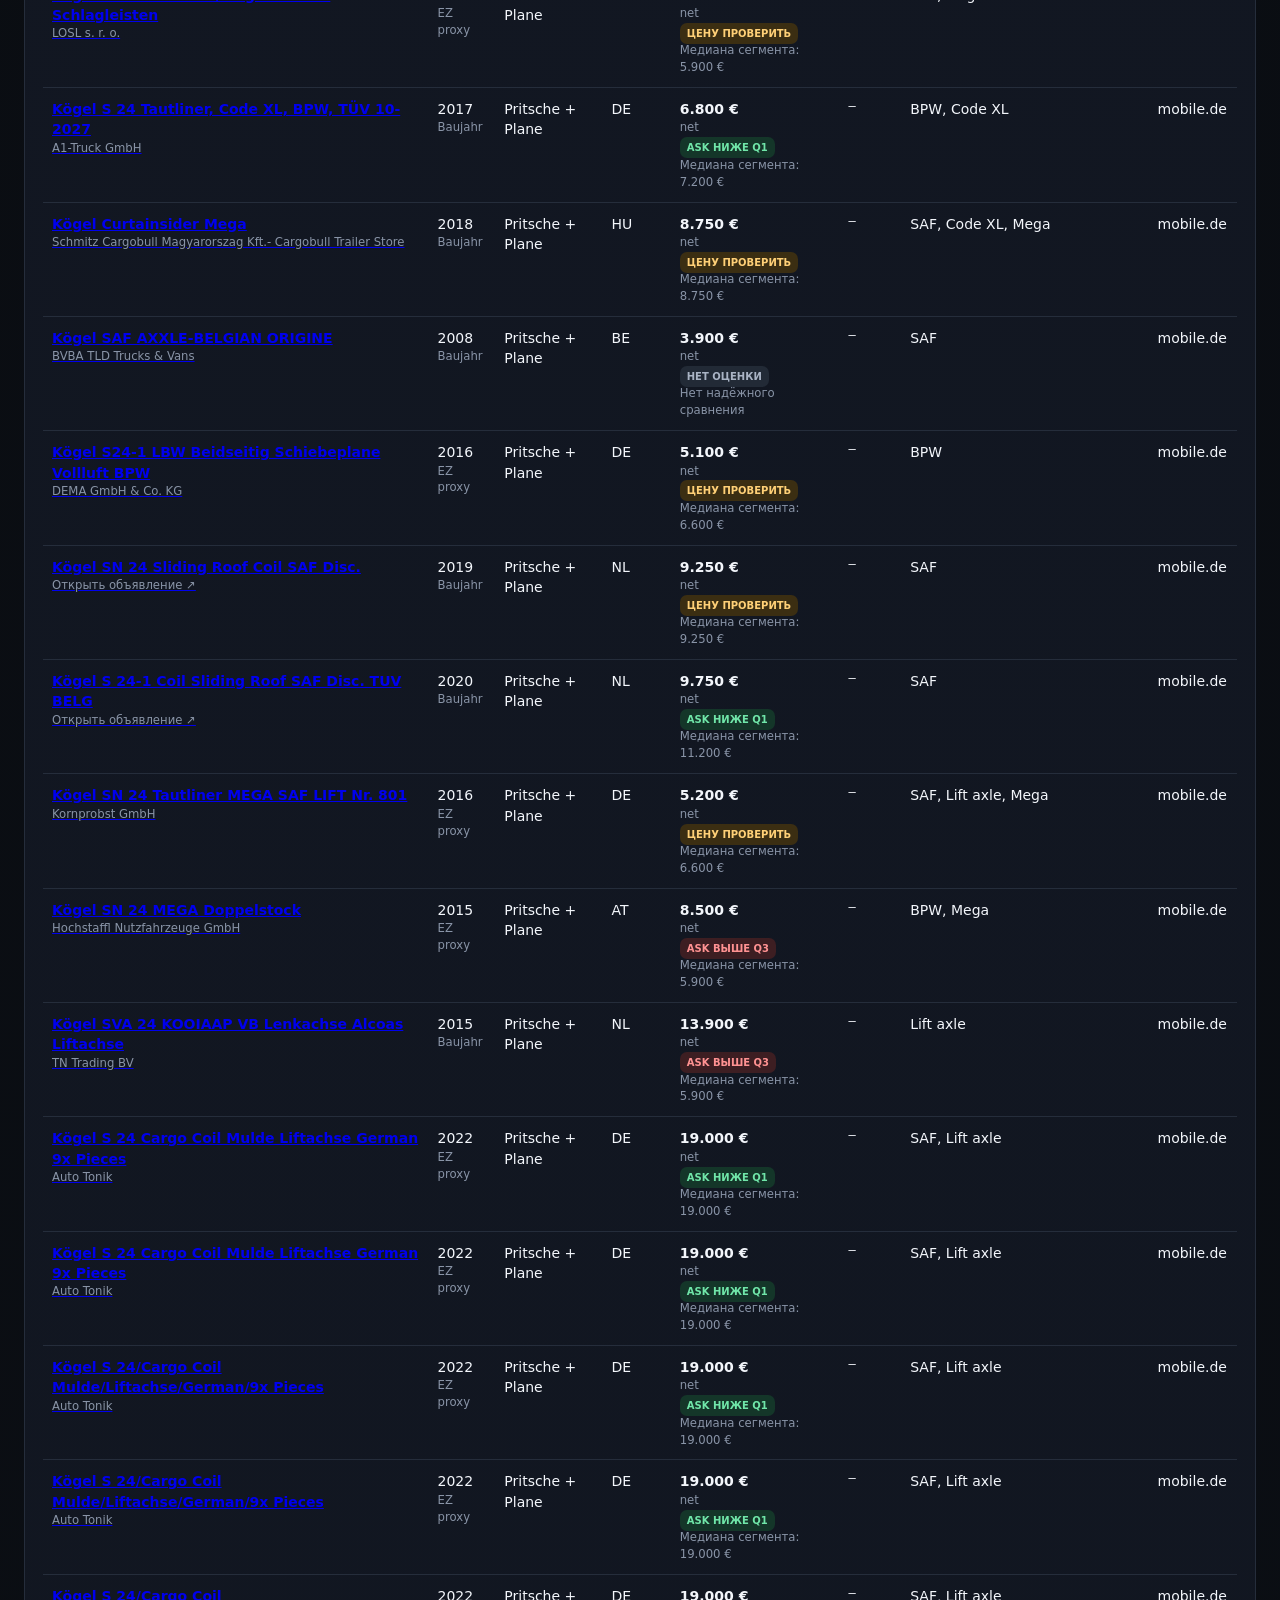
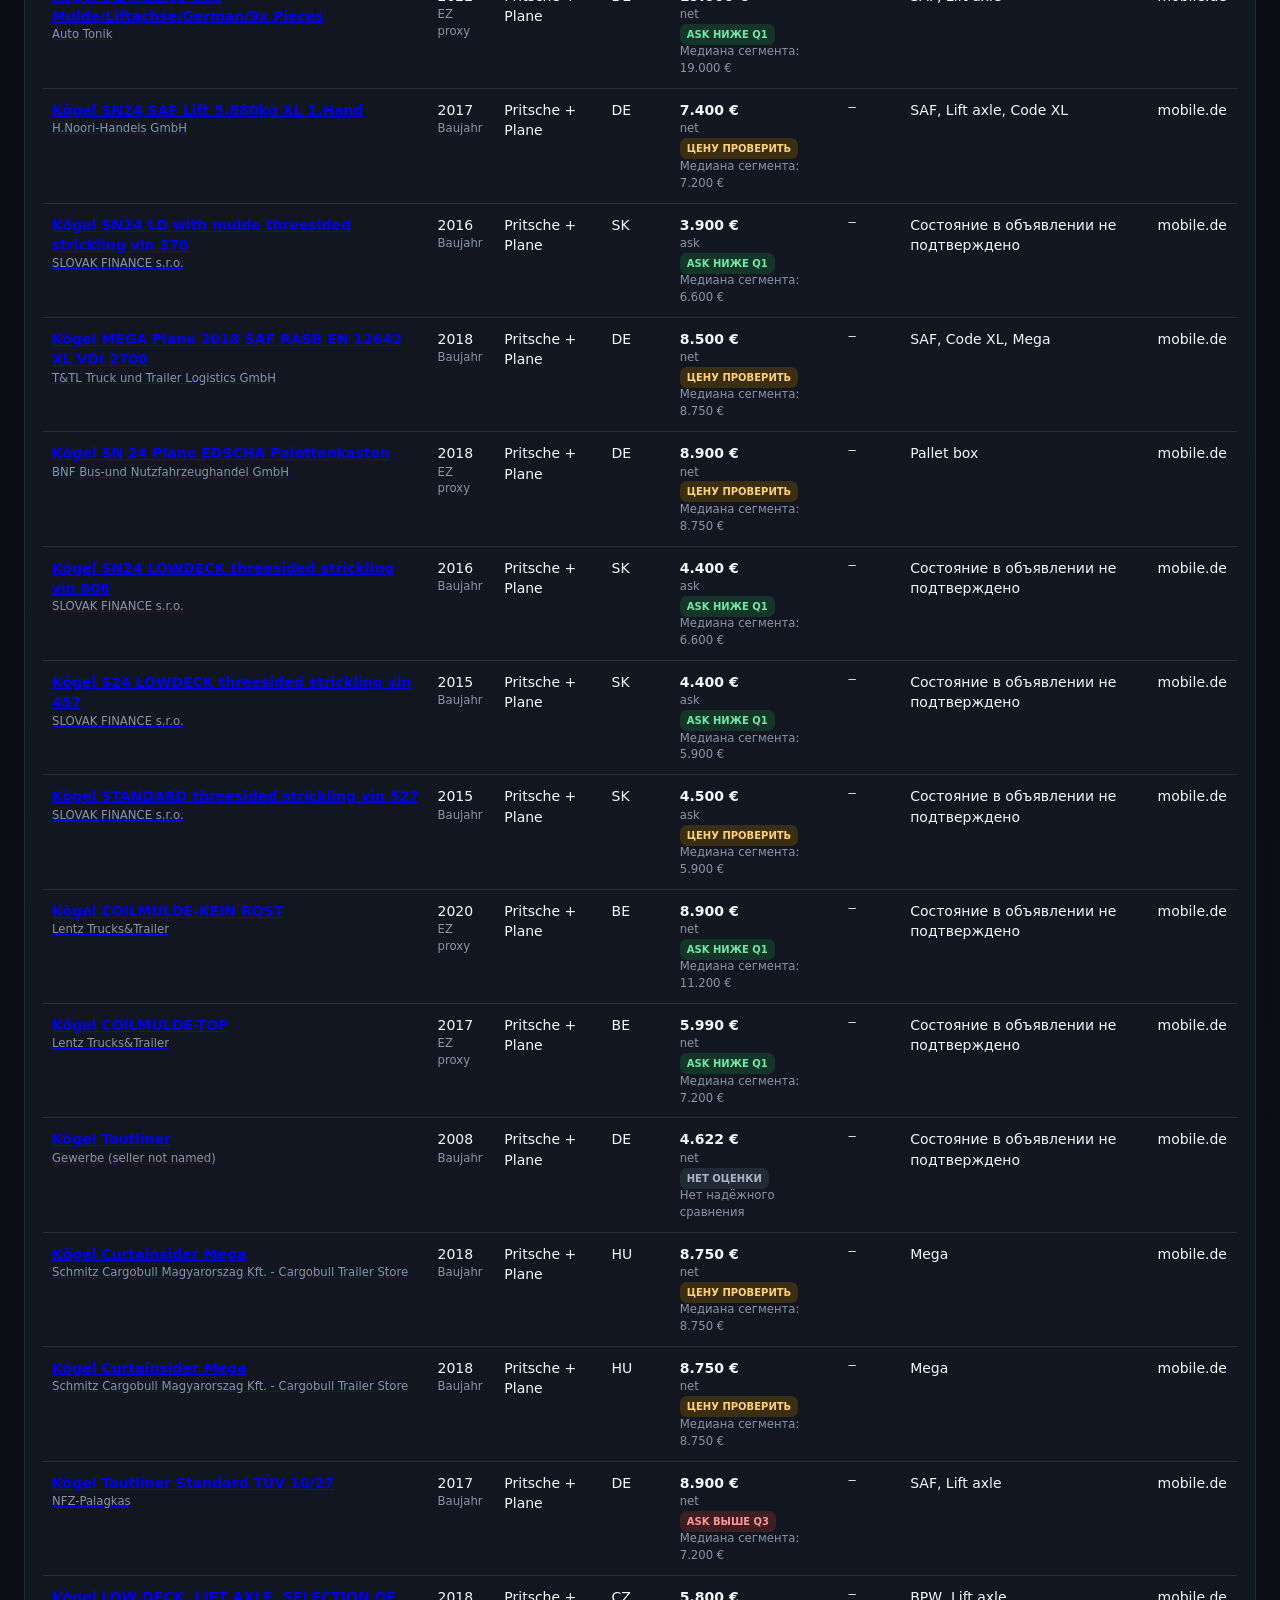
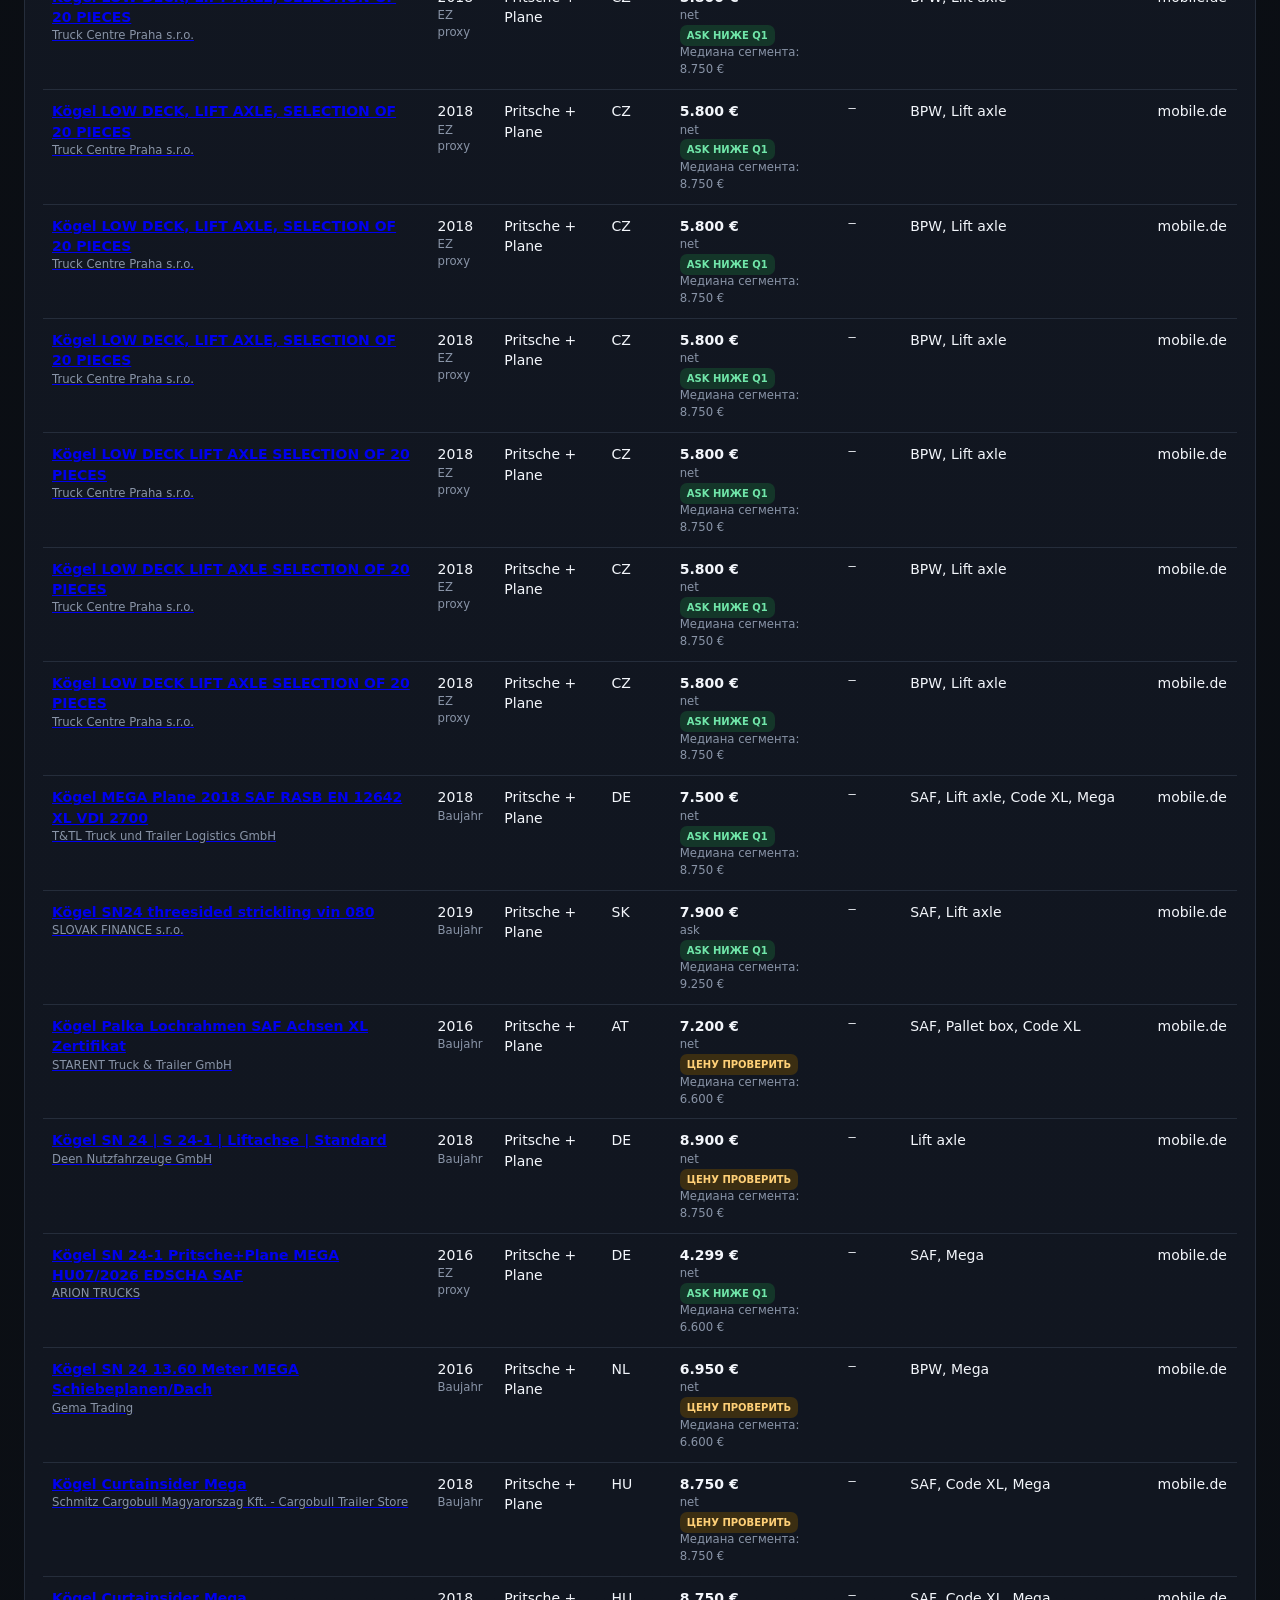
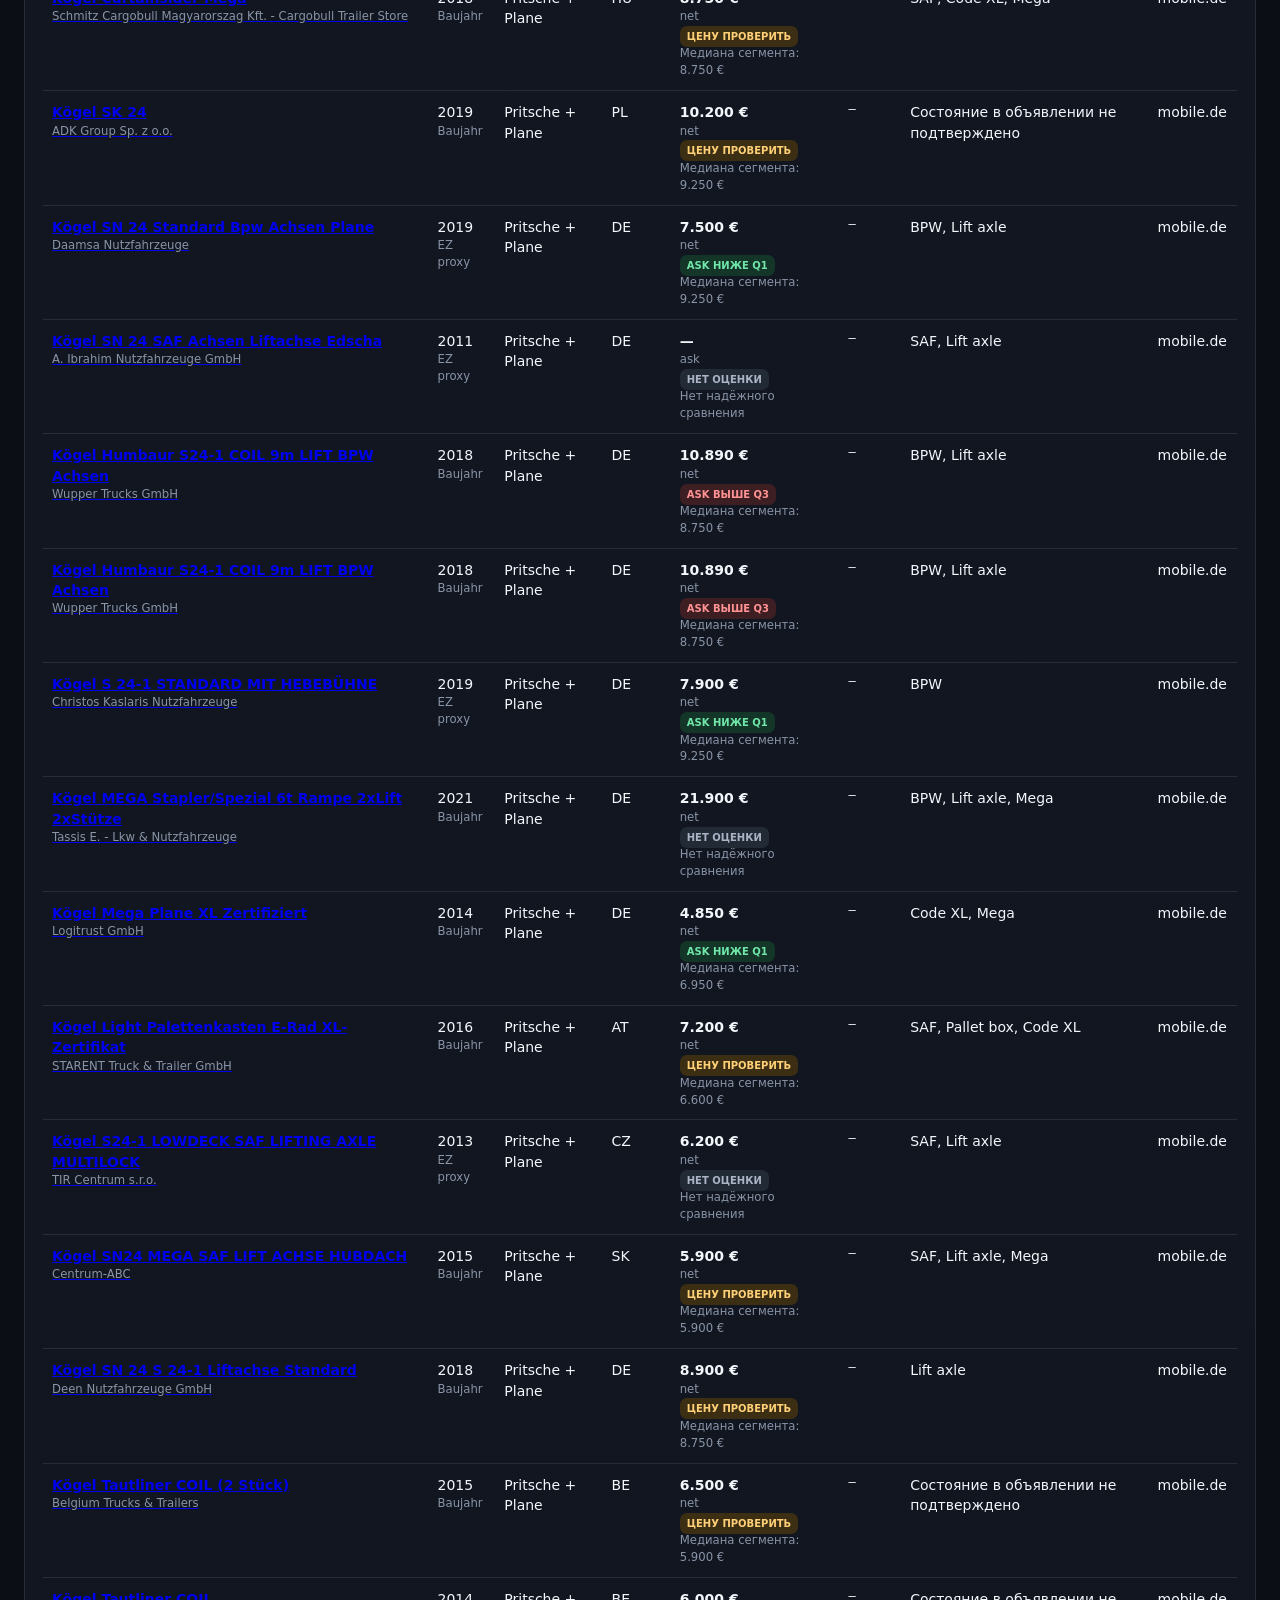
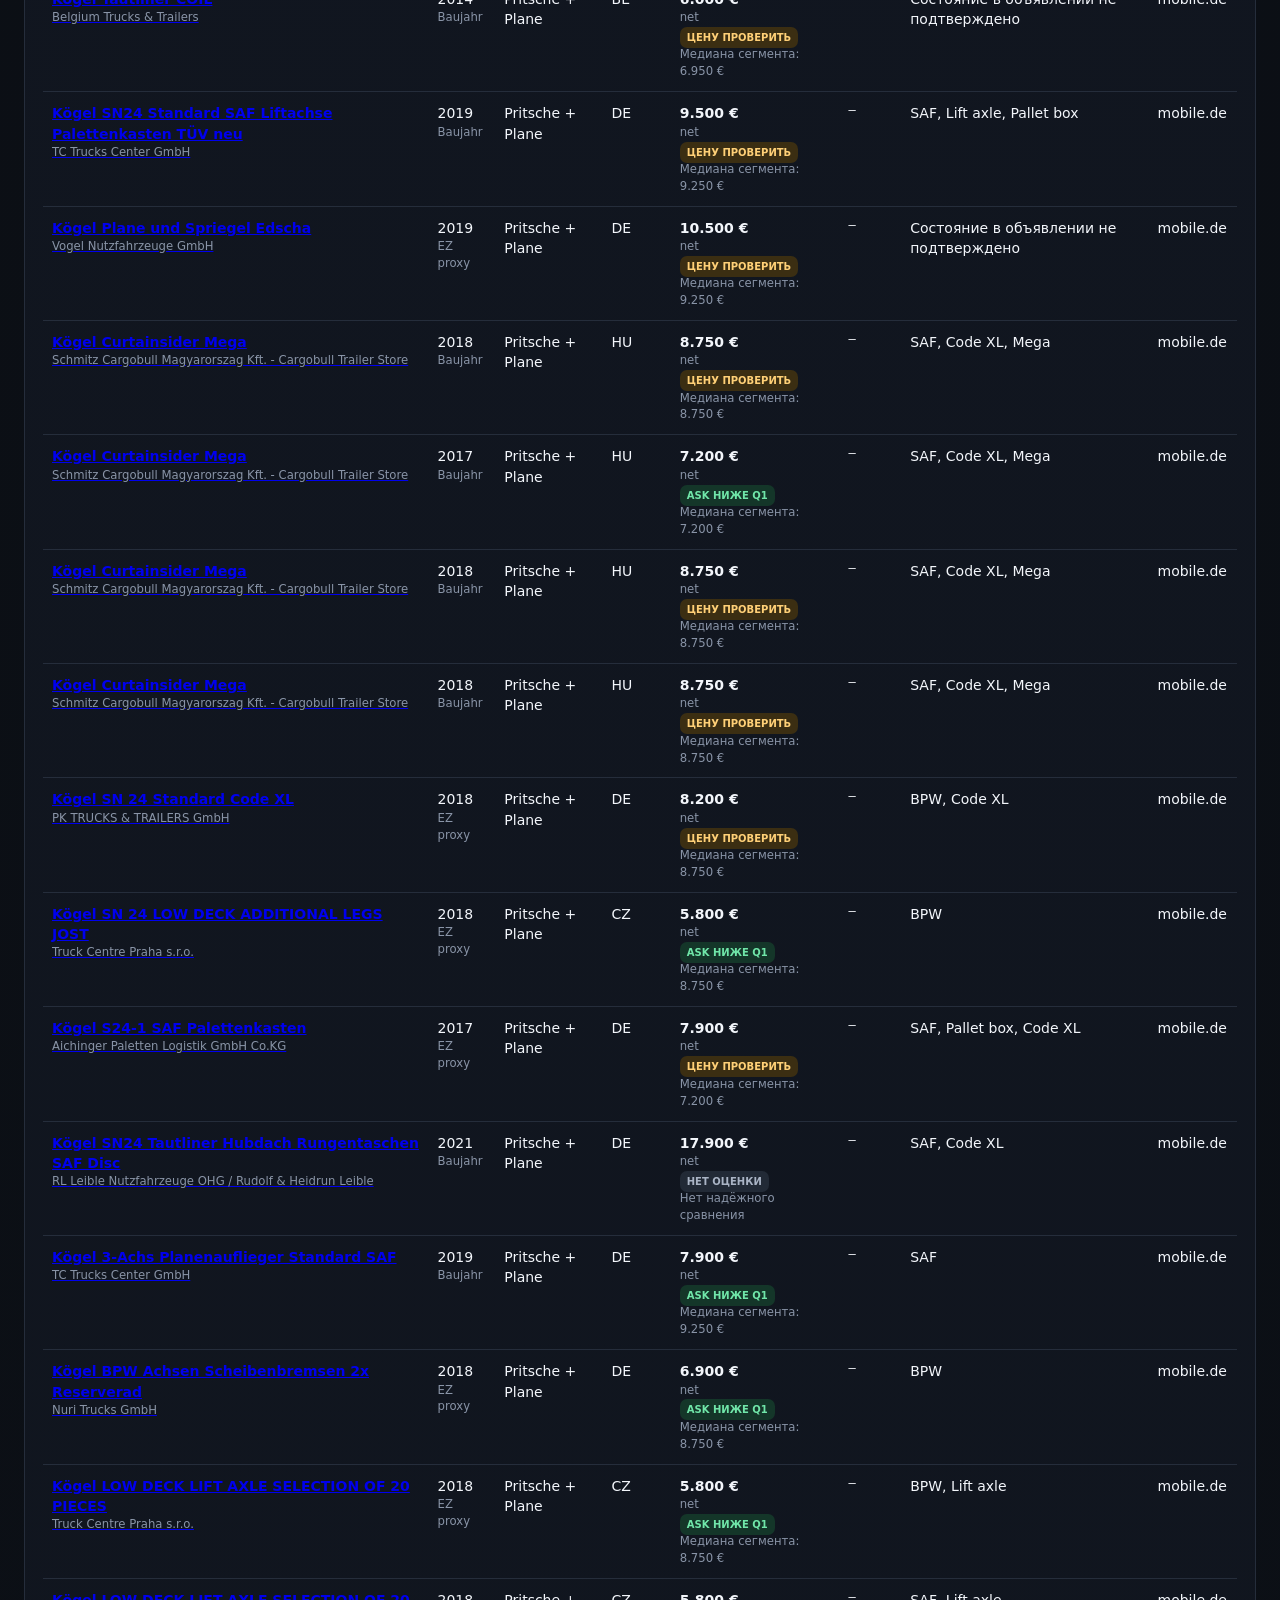
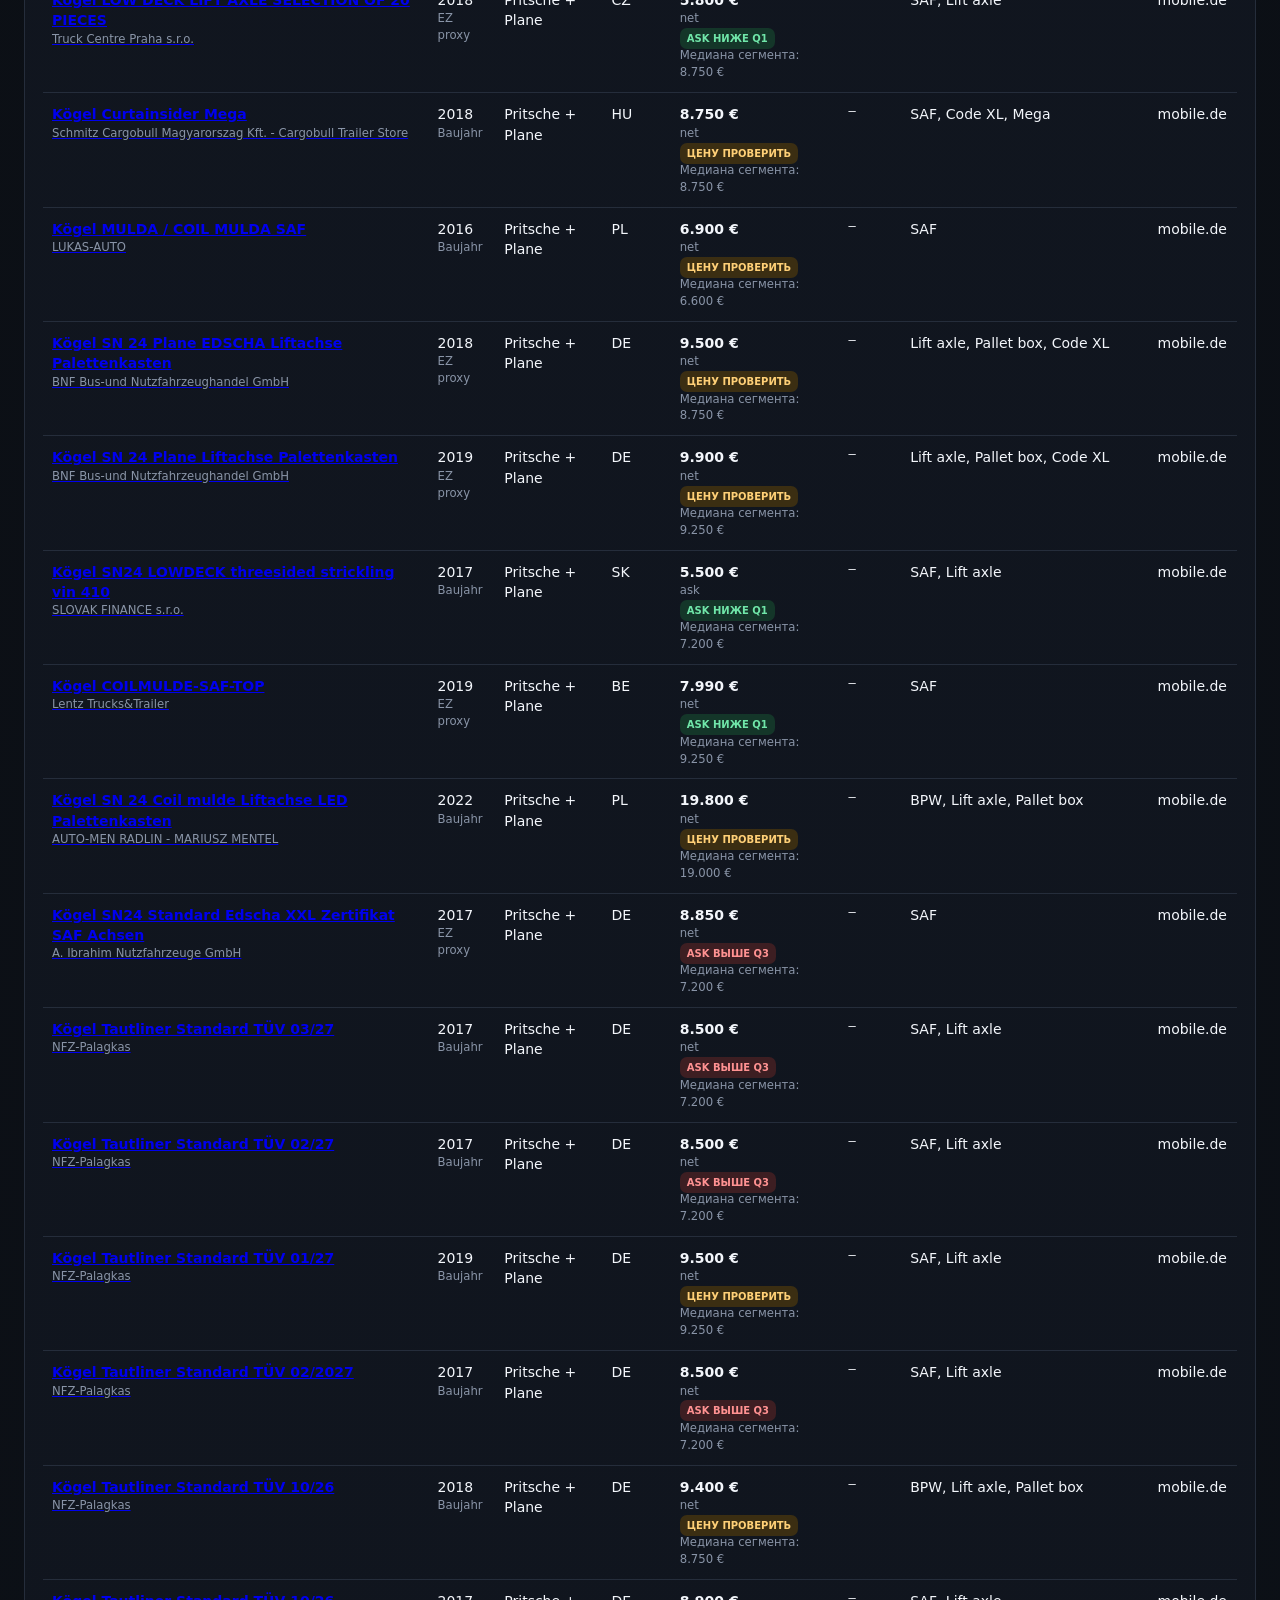
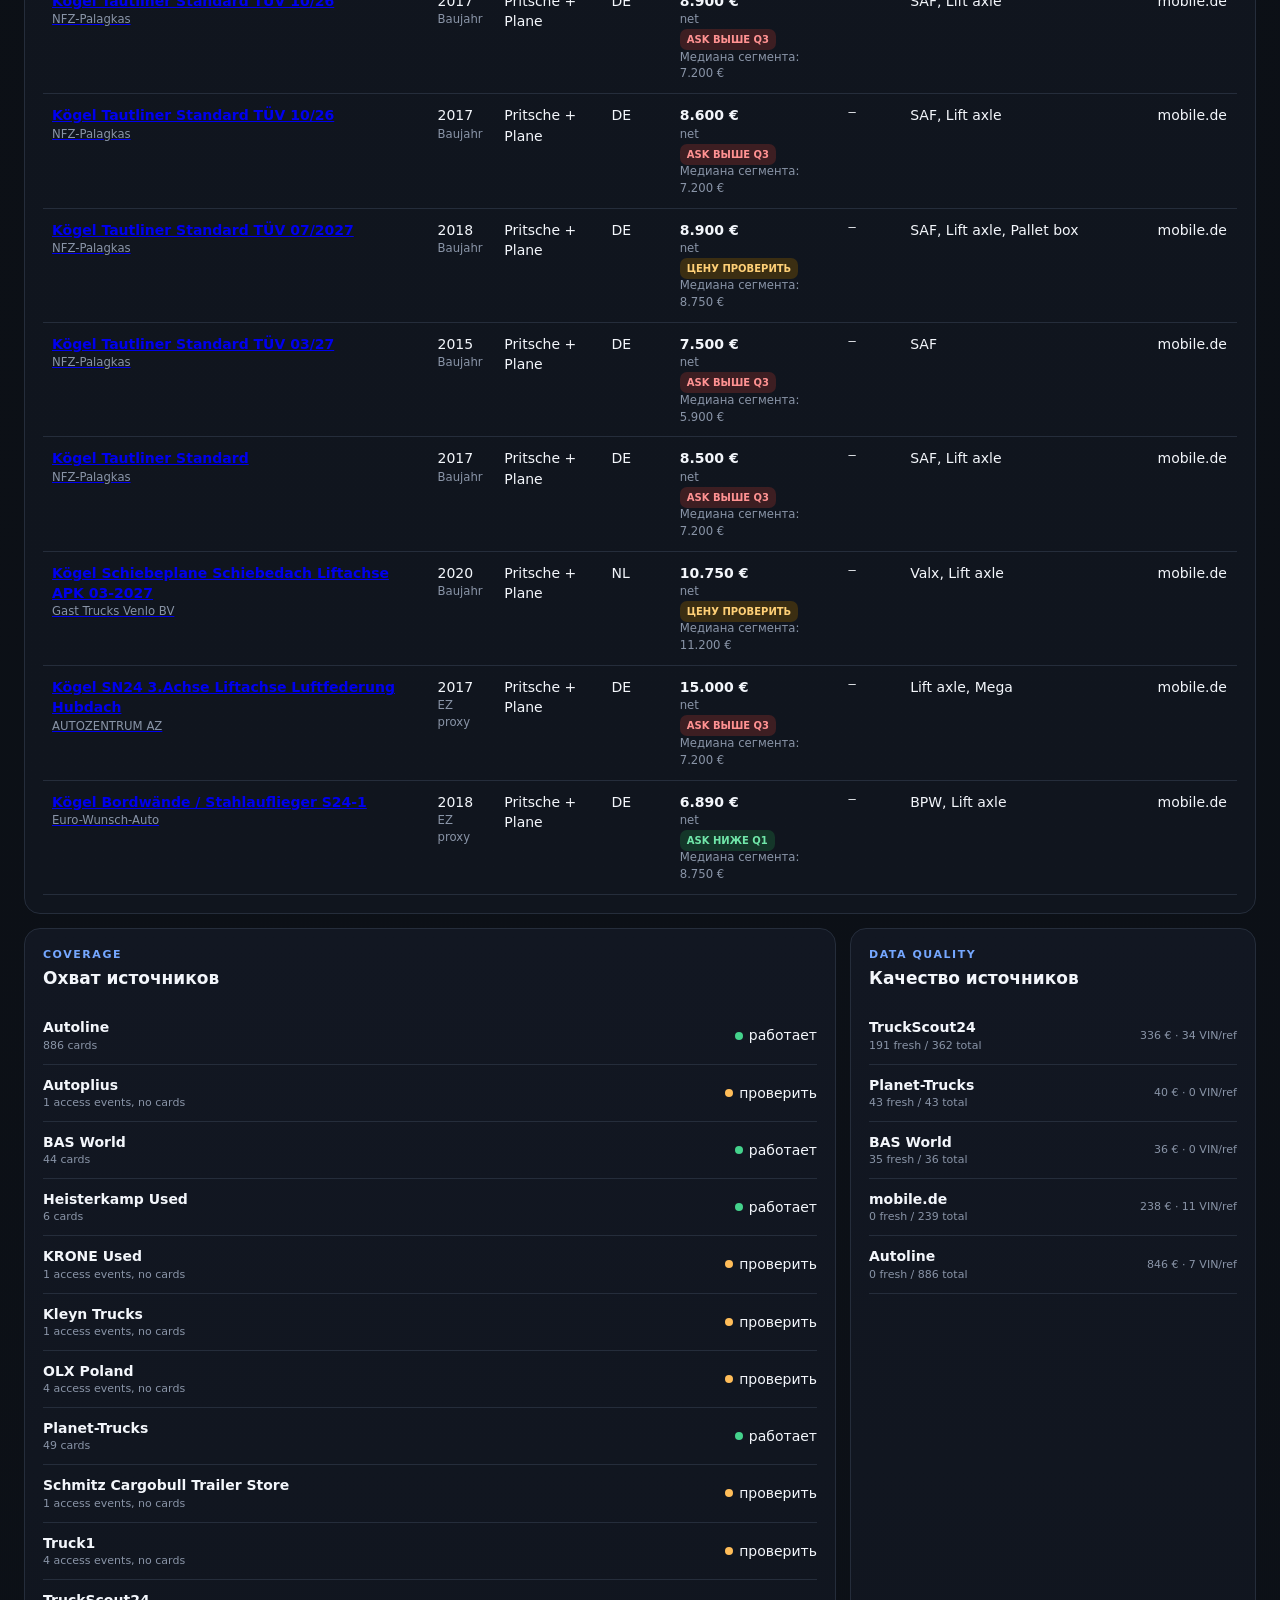
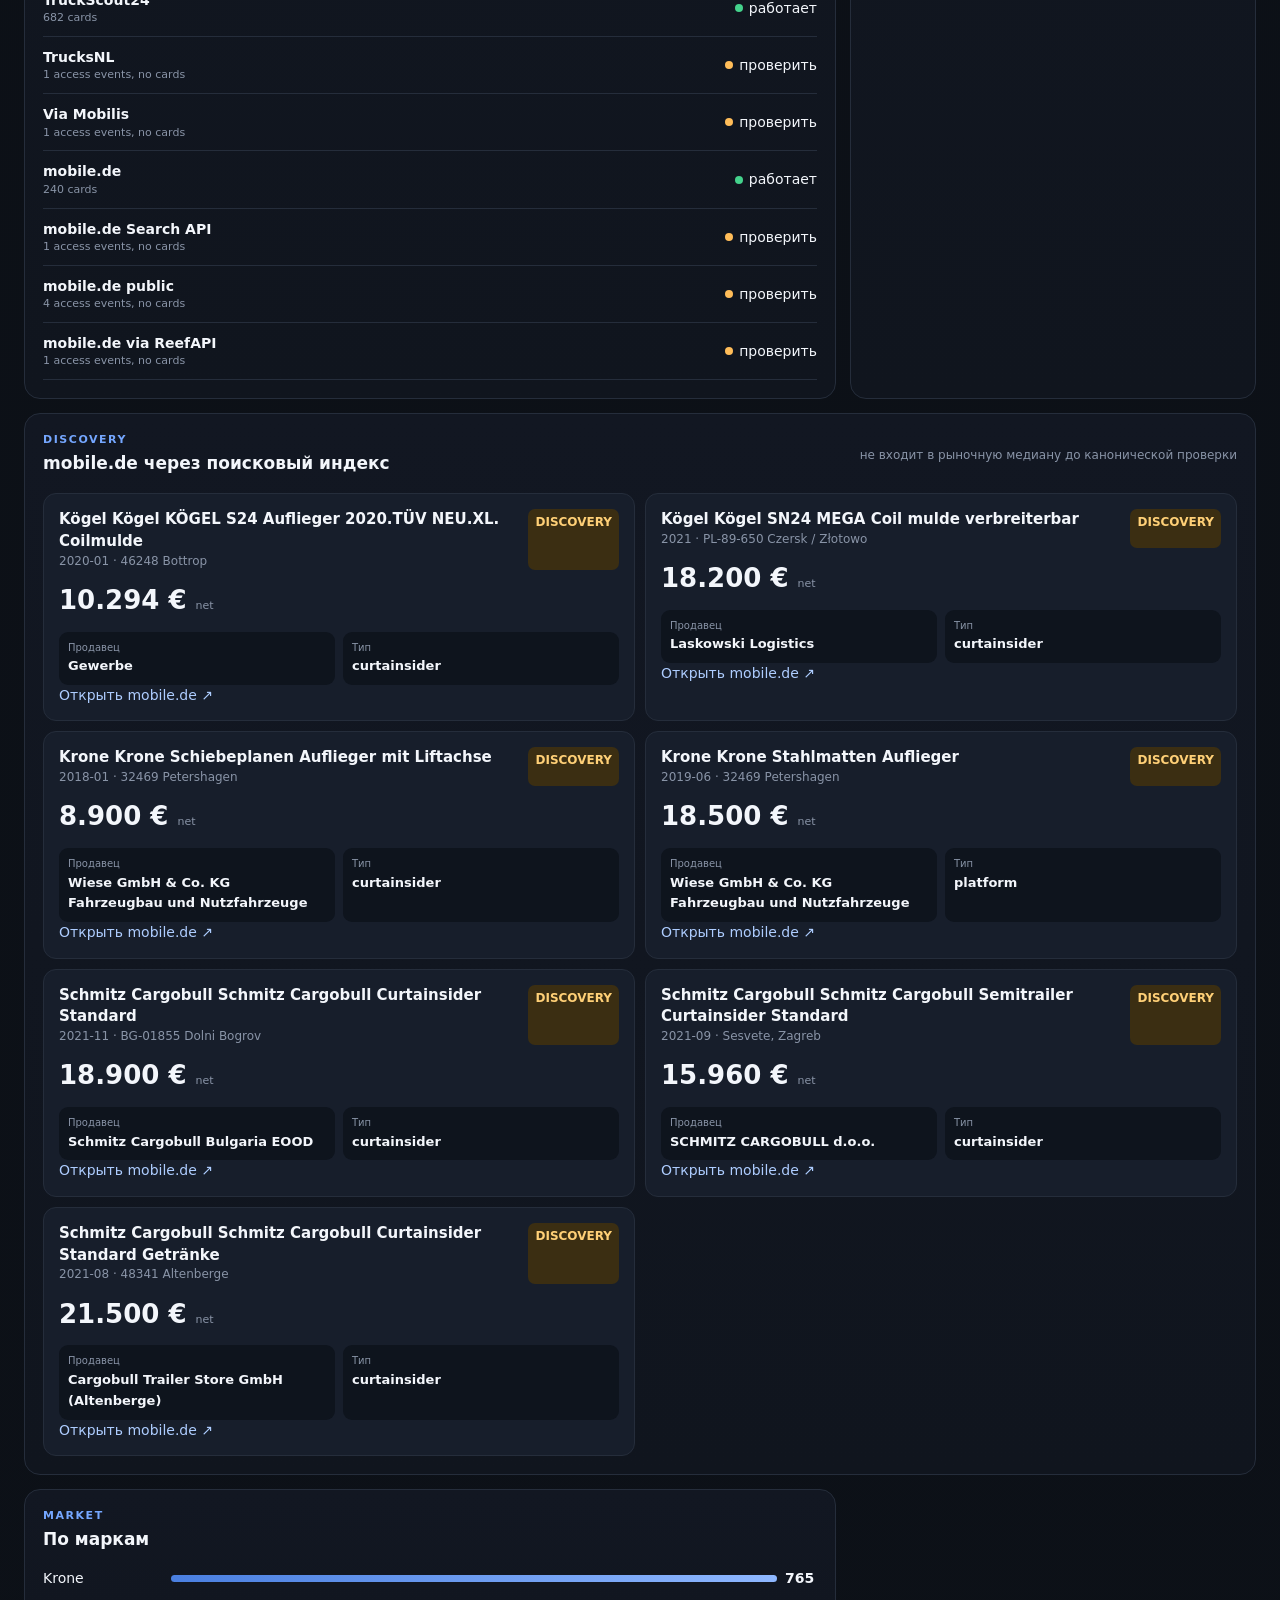
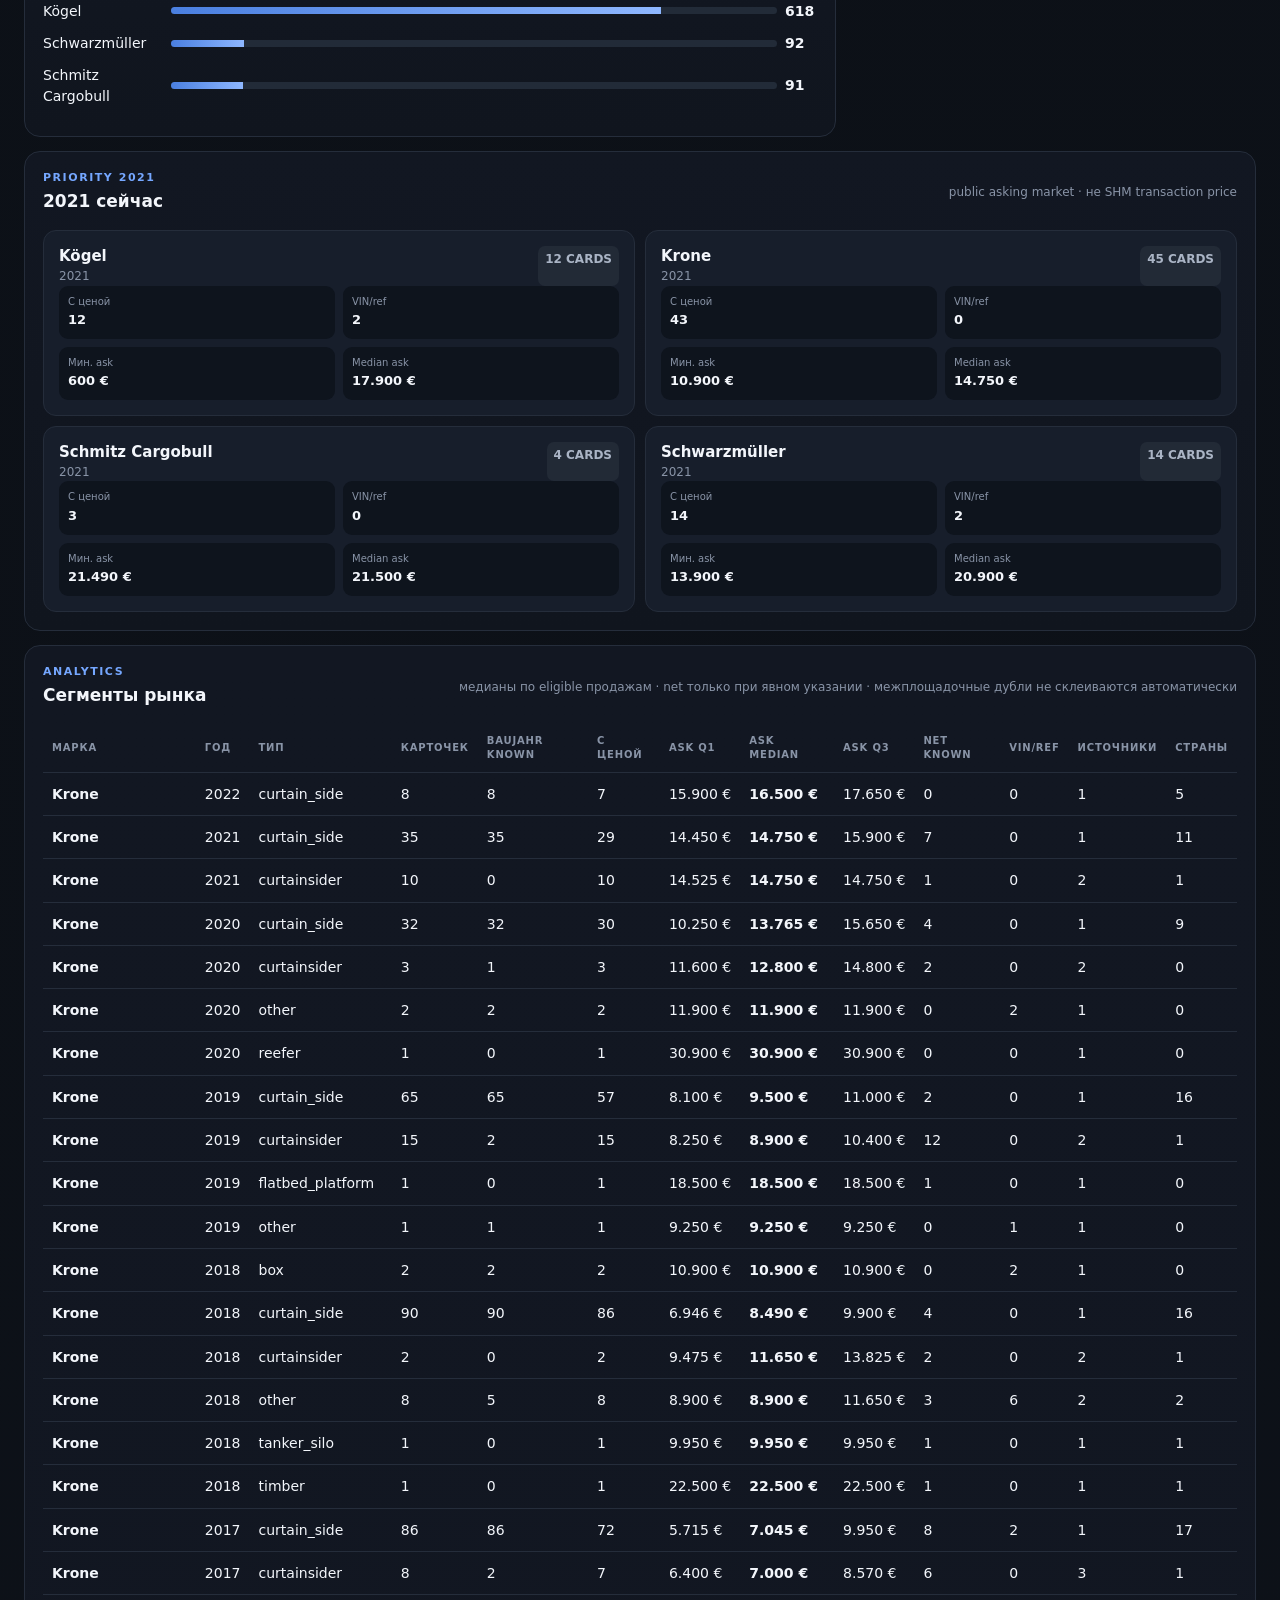
==== commit 622b7491: "Rework Market Center around familiar searchable listing catalogue" ====
--- a/docs/index.html
+++ b/docs/index.html
@@ -22,10 +22,11 @@
     <section class="panel hero">
       <div>
         <div class="section-label">Главное</div>
-        <h2>Где цена ниже — проверить состояние</h2>
-        <p>Показываем цену объявления относительно сегмента. Износ, ремонт, доставка и налоги не учтены; низкая цена сама по себе не означает выгодную покупку.</p>
+        <h2>Поиск объявлений</h2>
+        <p>Сначала карточки и состояние. Сравнение с рынком — ориентир; оно не учитывает износ, ремонт, доставку и налоги.</p>
       </div>
       <div class="filters">
+        <input id="search" placeholder="Марка, модель, продавец, VIN…">
         <select id="brandFilter"><option value="">Все марки</option></select>
         <select id="yearFilter"><option value="">Все годы</option></select>
         <select id="bodyFilter"><option value="">Все типы</option></select>
@@ -40,15 +41,17 @@
     </section>
 
     <section class="grid">
-      <div class="panel span2">
+      <div class="panel span2 catalogue">
         <div class="panel-head">
-          <div>
-            <div class="section-label">Opportunities</div>
-            <h3>Низкая цена — требуется проверка</h3>
-          </div>
-          <span class="muted">Это очередь на проверку, не рекомендация к покупке. Известные агрегаты и аварийные прицепы исключены.</span>
+          <div><div class="section-label">Объявления</div><h3>Каталог предложений</h3></div>
+          <span class="muted">Открой карточку продавца, чтобы проверить фотографии и детали.</span>
         </div>
-        <div id="opportunities" class="cards"></div>
+        <div class="table-wrap">
+          <table>
+            <thead><tr><th>Объявление</th><th>Год</th><th>Тип</th><th>Страна</th><th>Цена / статус</th><th>VIN / ref</th><th>Состояние и оснащение</th><th>Источник</th></tr></thead>
+            <tbody id="listings"></tbody>
+          </table>
+        </div>
       </div>
 
       <div class="panel">
@@ -86,15 +89,7 @@
         </div>
       </div>
 
-      <div class="panel span2">
-        <div class="panel-head"><div><div class="section-label">Catalogue</div><h3>Последние карточки</h3></div><input id="search" placeholder="VIN, модель, продавец…"></div>
-        <div class="table-wrap">
-          <table>
-            <thead><tr><th>Техника</th><th>Год</th><th>Тип</th><th>Страна</th><th>Цена</th><th>VIN / ref</th><th>Оснащение</th><th>Источник</th><th>Статус</th></tr></thead>
-            <tbody id="listings"></tbody>
-          </table>
-        </div>
-      </div>
+
     </section>
   </main>
 
@@ -164,26 +159,6 @@
   const enriched=L.map(x=>({...x,_market:marketContext(x)}));
   const F=enriched.filter(x=>(!bf||x.brand===bf)&&(!yf||String(x.year)===yf)&&(!tf||x.body_type===tf)&&(!cf||x.country===cf)&&(!sf||x._market.status===sf)&&(!q||JSON.stringify(x).toLowerCase().includes(q)));
 
-  const opp=F.filter(x=>x._market.status==='interesting'||x._market.status==='check')
-    .sort((a,b)=>{
-      const da=a._market.diff==null?1e9:a._market.diff;
-      const db=b._market.diff==null?1e9:b._market.diff;
-      return da-db;
-    }).slice(0,8);
-  document.getElementById('opportunities').innerHTML=opp.map(x=>`
-    <article class="deal-card">
-      <div class="deal-top"><div><b>${esc(x.brand)} ${esc(x.model||'')}</b><span>${esc(x.year||'—')} · ${esc(yearBasisLabel(x))} · ${esc(x.body_type||'other')} · ${esc(x.country||'—')}</span></div><div>${badge(x._market.status)}</div></div>
-      <div class="deal-price">${euro(x.price_original)} <small>${esc(x.tax_basis&&x.tax_basis!=='unknown'?x.tax_basis:'ask')}</small></div>
-      <div class="deal-grid">
-        <div><span>Segment median</span><b>${euro(x._market.median)}</b></div>
-        <div><span>Vs median</span><b>${x._market.diff==null?'—':(x._market.diff>0?'+':'')+x._market.diff.toFixed(1)+'%'}</b></div>
-        <div><span>Comparable asks</span><b>${x._market.n||'—'}</b></div>
-        <div><span>VIN / ref</span><b>${esc(x.vin||x.vin_ref||'—')}</b></div>
-      </div>
-      <p>${esc(conditionSummary(x))}</p>
-      ${x.url?'<a target="_blank" rel="noopener" href="'+esc(x.url)+'">Открыть объявление ↗</a>':''}
-    </article>`).join('') || '<div class="empty">По текущим фильтрам кандидатов нет.</div>';
-
   document.getElementById('coverage').innerHTML=(data.coverage||[]).map(x=>`<div class="coverage-row"><div><b>${esc(x.source)}</b><span>${esc(x.note||'')}</span></div><div class="right"><span class="dot ${esc(x.state||'unknown')}"></span>${esc(x.state_label||x.state||'')}</div></div>`).join('');
 
   const sq={};
@@ -230,8 +205,8 @@
   </tr>`).join('');
 
   document.getElementById('listings').innerHTML=F.slice(0,100).map(x=>`<tr>
-    <td><b>${esc(x.brand)} ${esc(x.model||'')}</b><small>${esc(x.seller||'')}</small></td><td>${esc(x.year||'—')}<small>${esc(x.year_basis||'')}</small></td><td>${esc(x.body_type||'other')}</td><td>${esc(x.country||'—')}</td><td><b>${euro(x.price_original)}</b><small>${esc(x.tax_basis&&x.tax_basis!=='unknown'?x.tax_basis:'ask')}</small></td><td class="mono">${esc(x.vin||x.vin_ref||'—')}</td><td>${esc([...(x.condition_flags||[]),...(x.features||[])].slice(0,4).join(', ')||'Состояние не указано')}</td><td>${esc(x.source||'—')}</td><td>${badge(x._market.status)}</td>
-  </tr>`).join('');
+    <td><a class="listing-title" target="_blank" rel="noopener" href="${esc(x.url||'#')}"><b>${esc(x.brand)} ${esc(x.model||'')}</b><small>${esc(x.seller||'Открыть объявление ↗')}</small></a></td><td>${esc(x.year||'—')}<small>${esc(yearBasisLabel(x))}</small></td><td>${esc(x.body_type||'other')}</td><td>${esc(x.country||'—')}</td><td><b>${euro(x.price_original)}</b><small>${esc(x.tax_basis&&x.tax_basis!=='unknown'?x.tax_basis:'ask')}</small>${badge(x._market.status)}<small>${x._market.median!=null?'Медиана сегмента: '+euro(x._market.median):'Нет надёжного сравнения'}</small></td><td class="mono">${esc(x.vin||x.vin_ref||'—')}</td><td>${esc([...(x.condition_flags||[]),...(x.features||[])].slice(0,5).join(', ')||'Состояние в объявлении не подтверждено')}</td><td>${esc(x.source||'—')}</td>
+  </tr>`).join('') || '<tr><td colspan="8" class="empty">По текущим фильтрам объявлений нет.</td></tr>';
 
   document.getElementById('syncStatus').textContent='Данные: '+(data.updated_at||'нет отметки');
 }
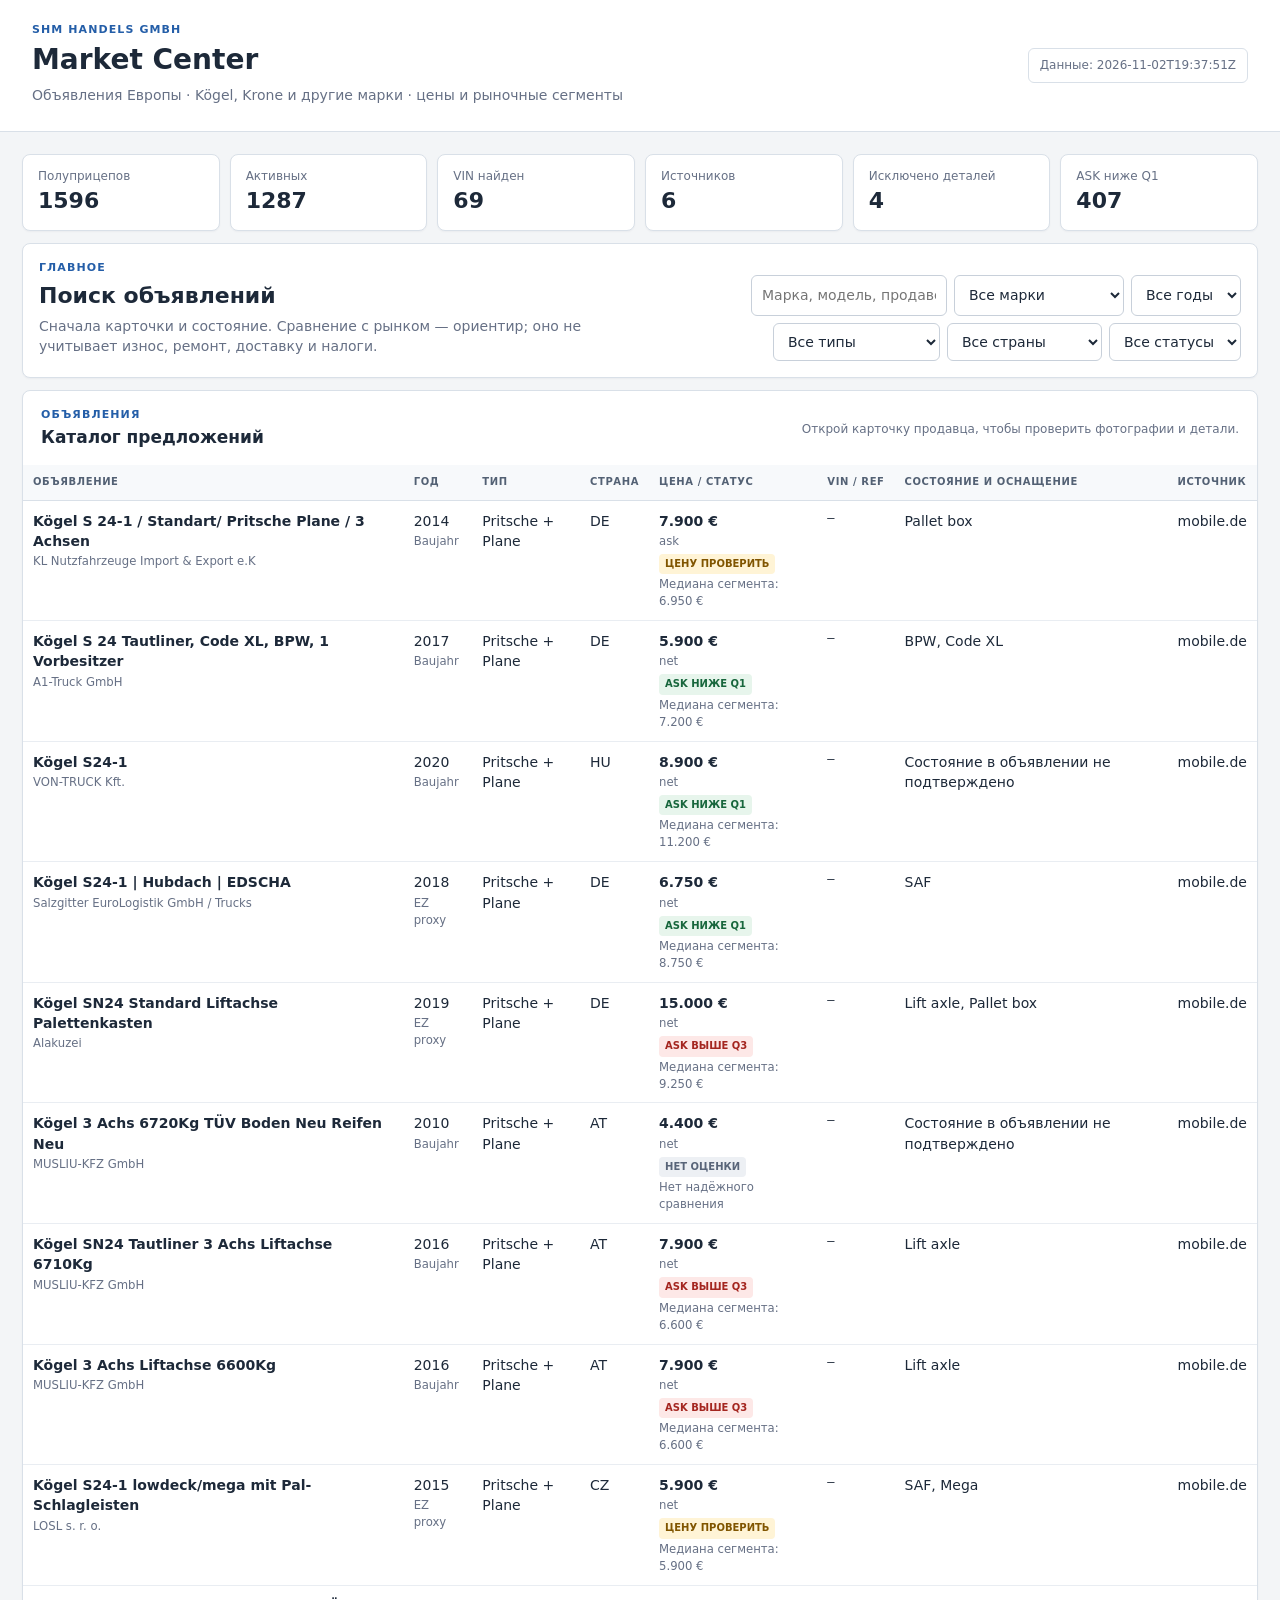
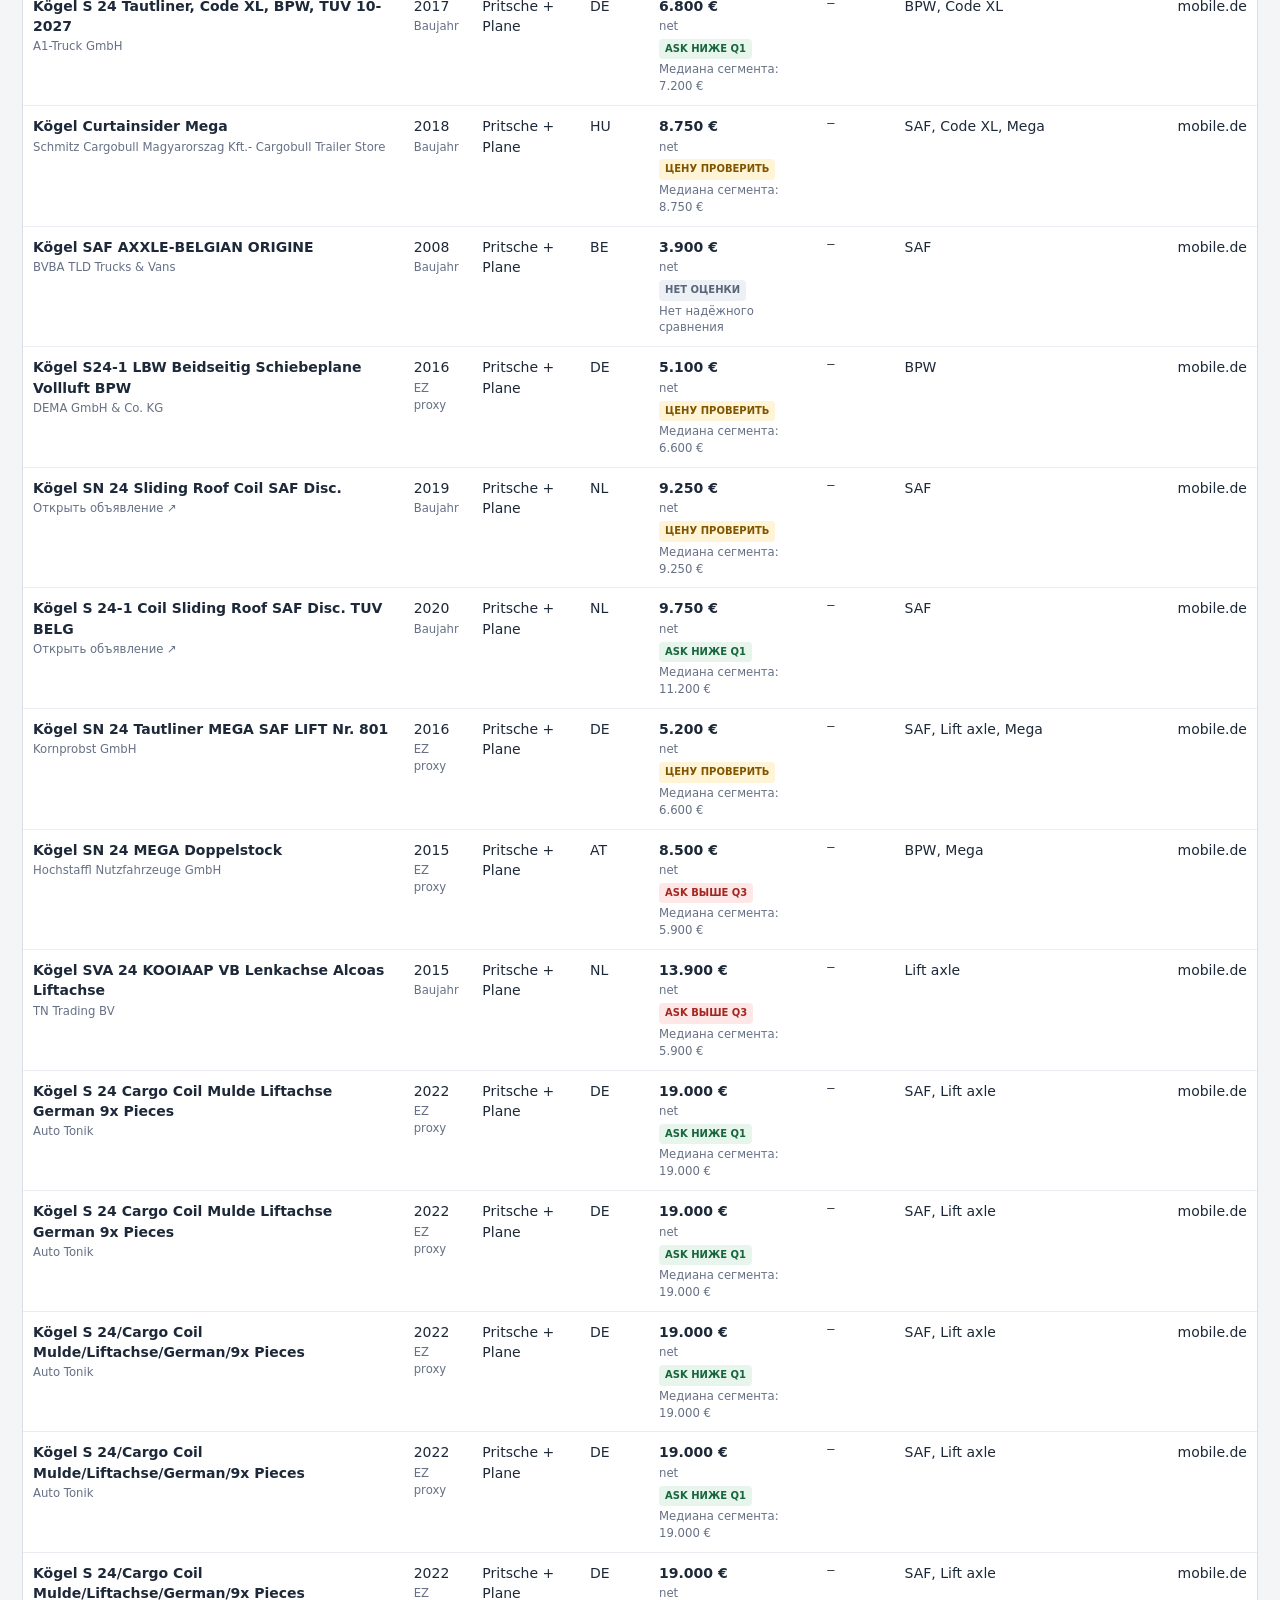
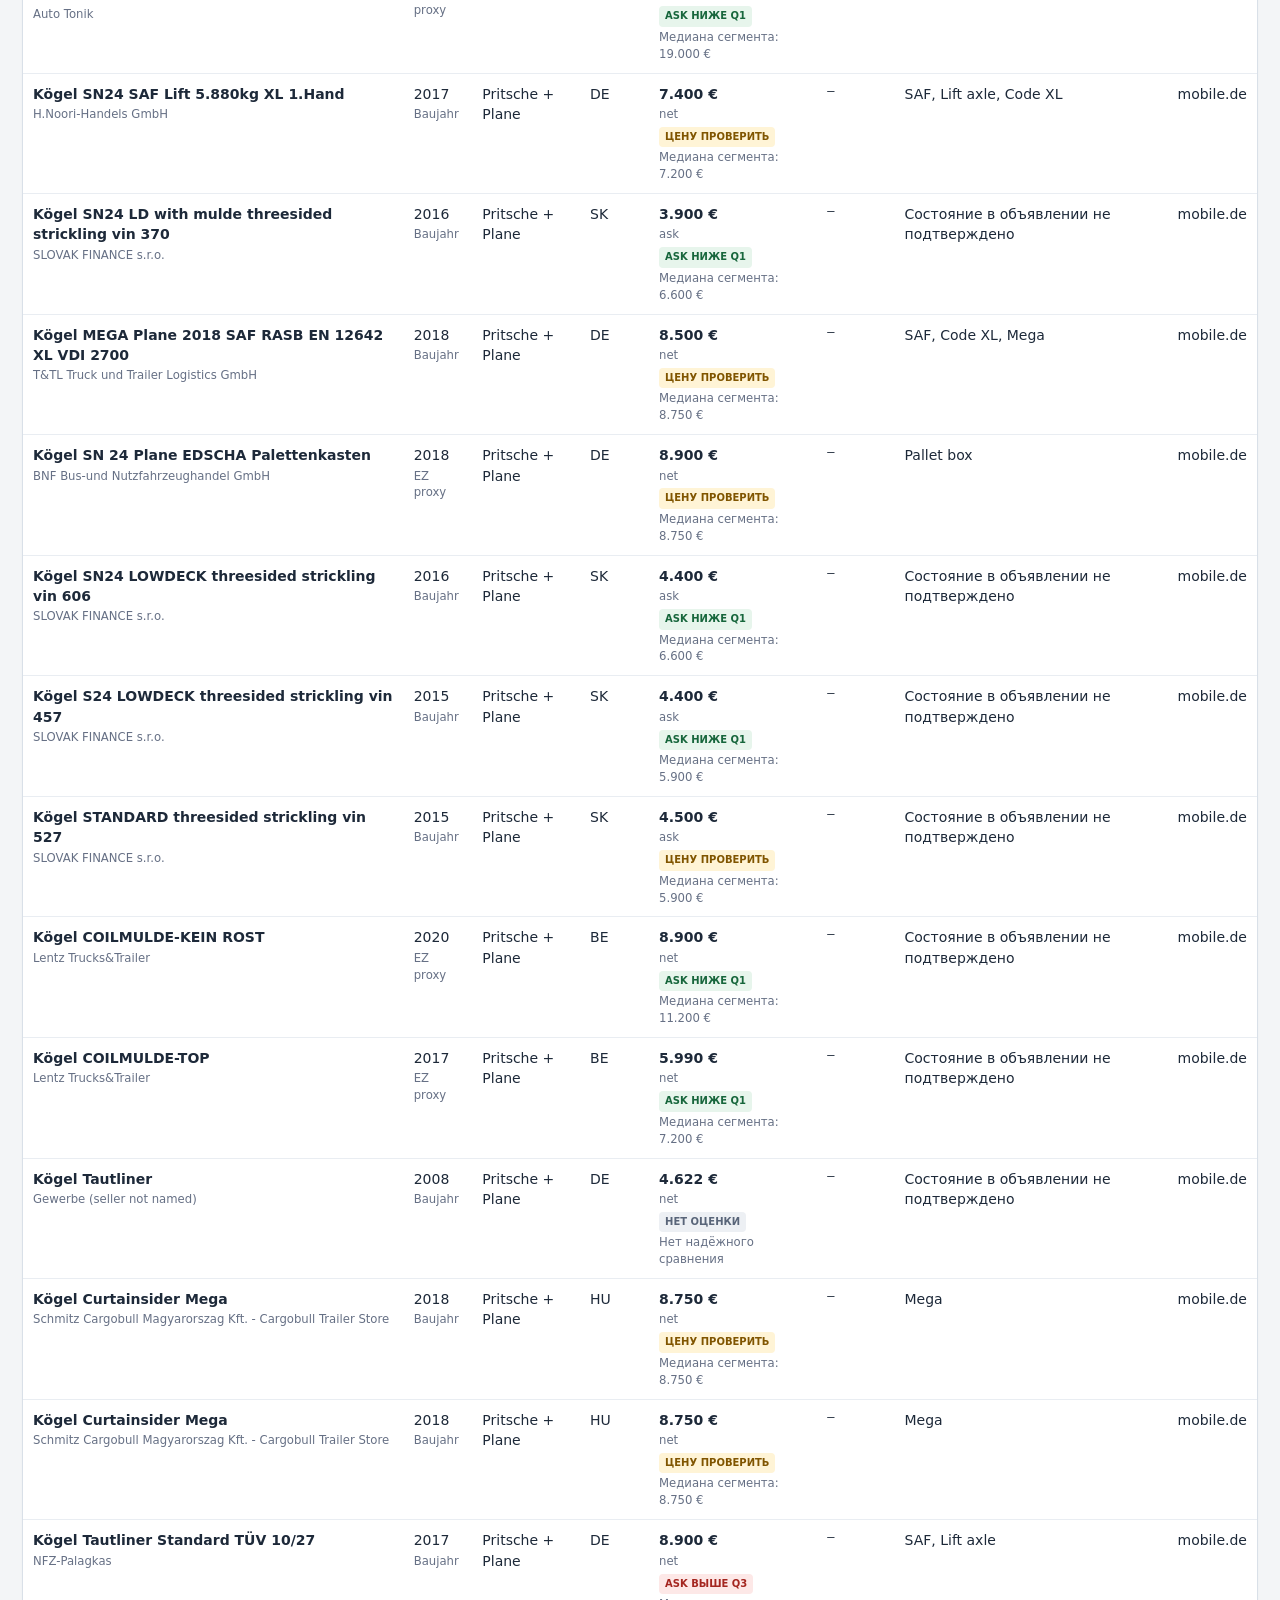
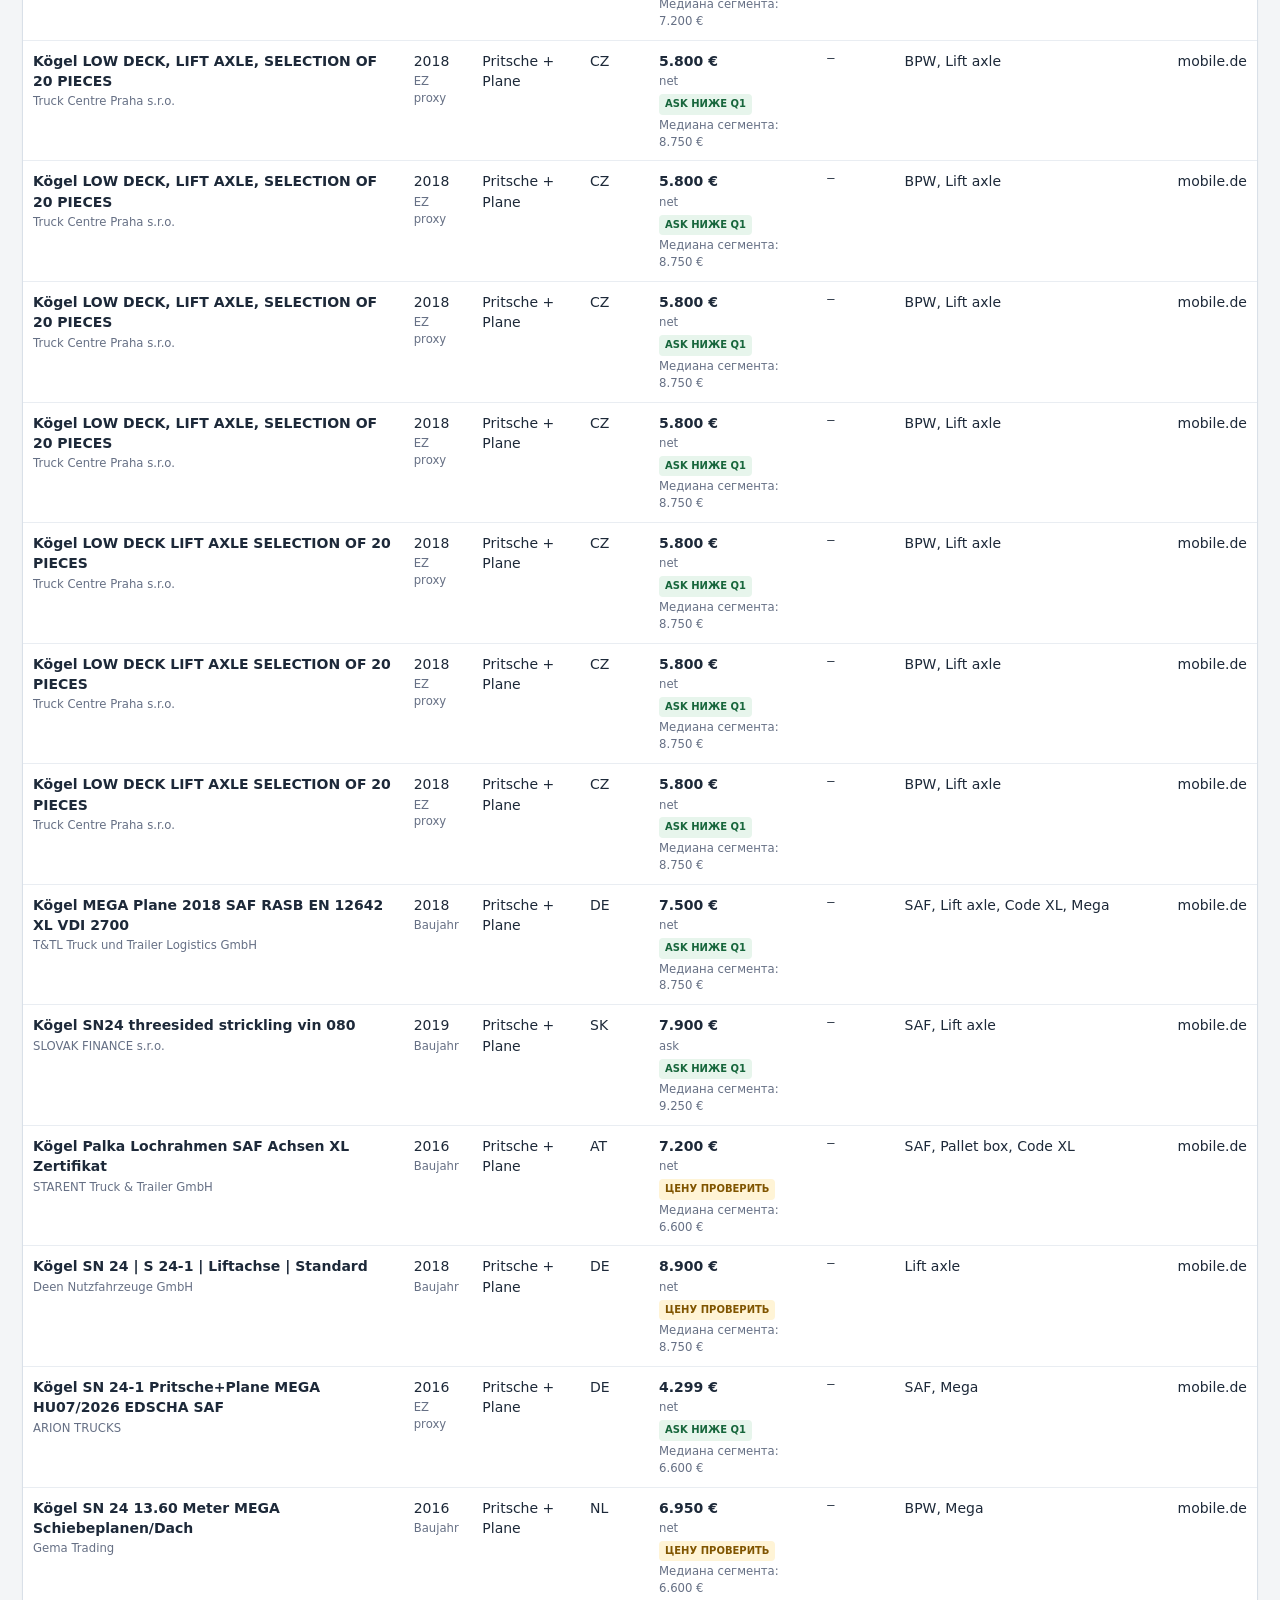
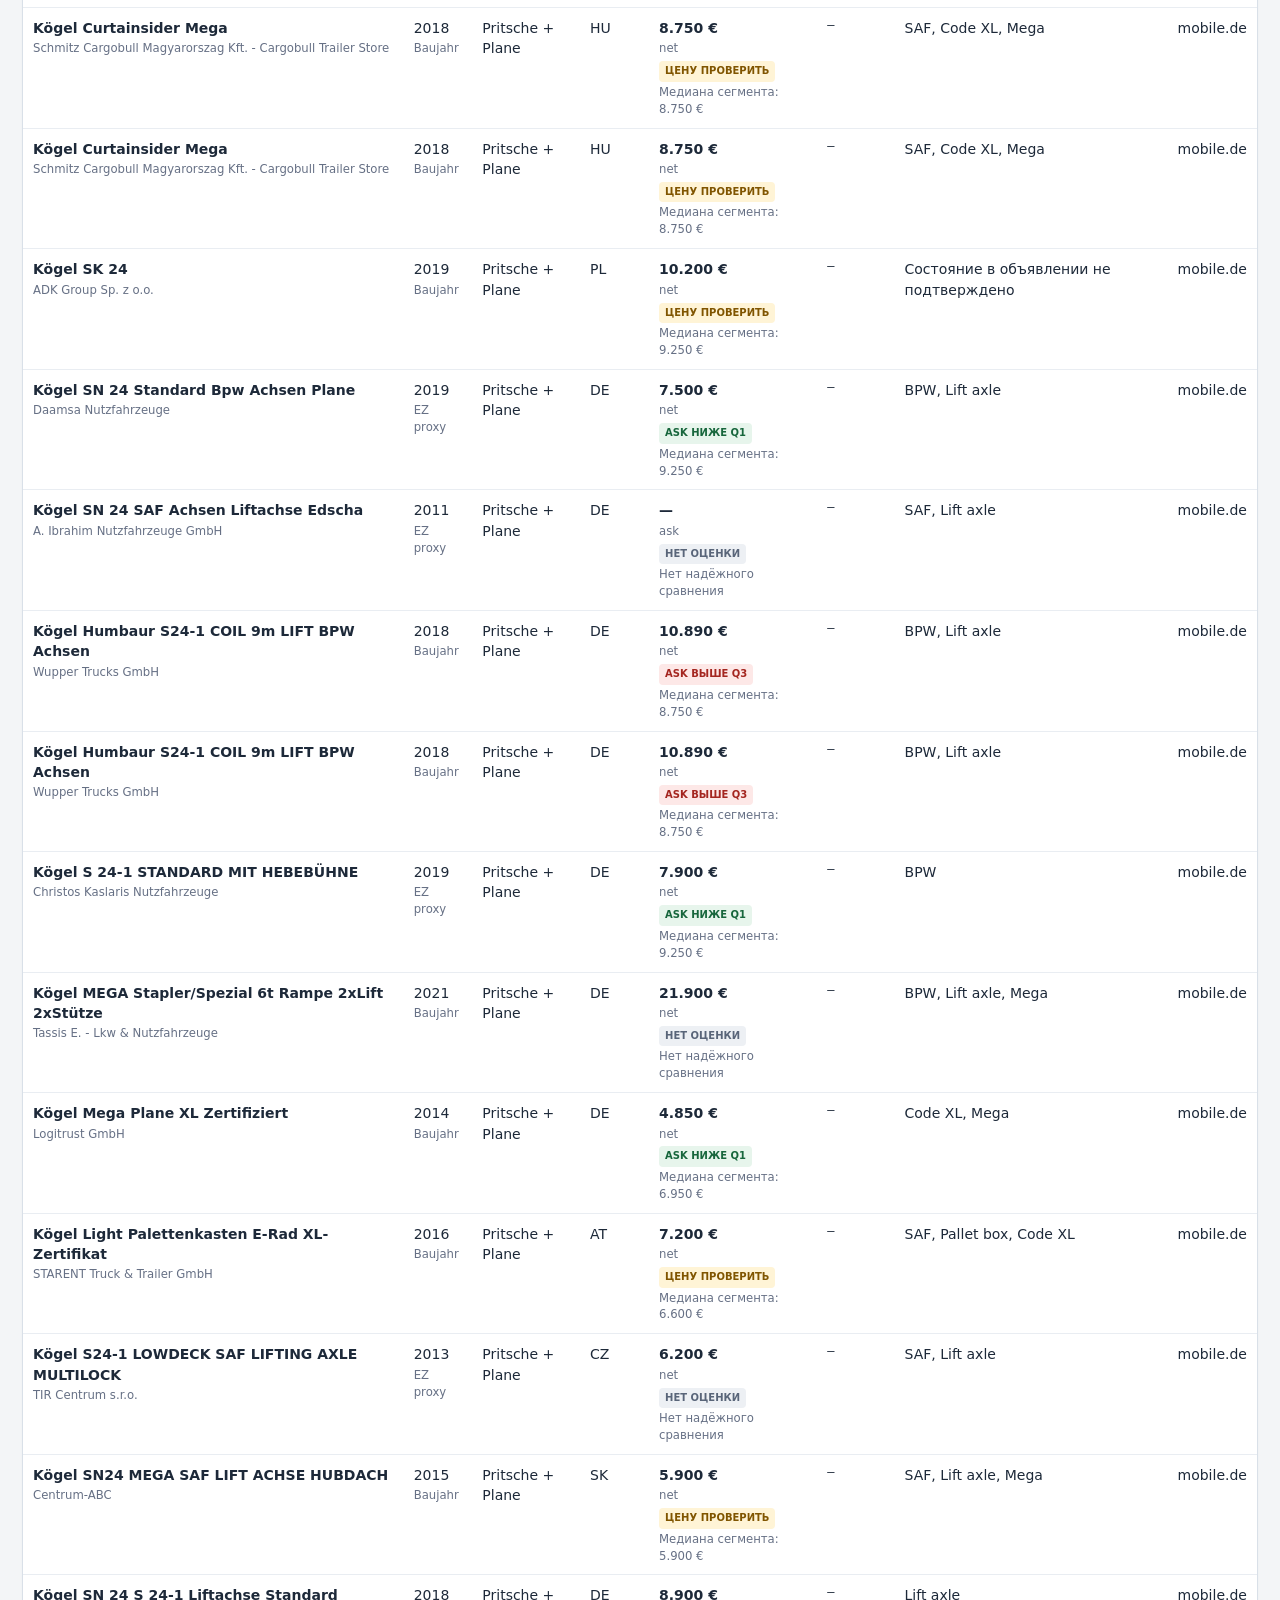
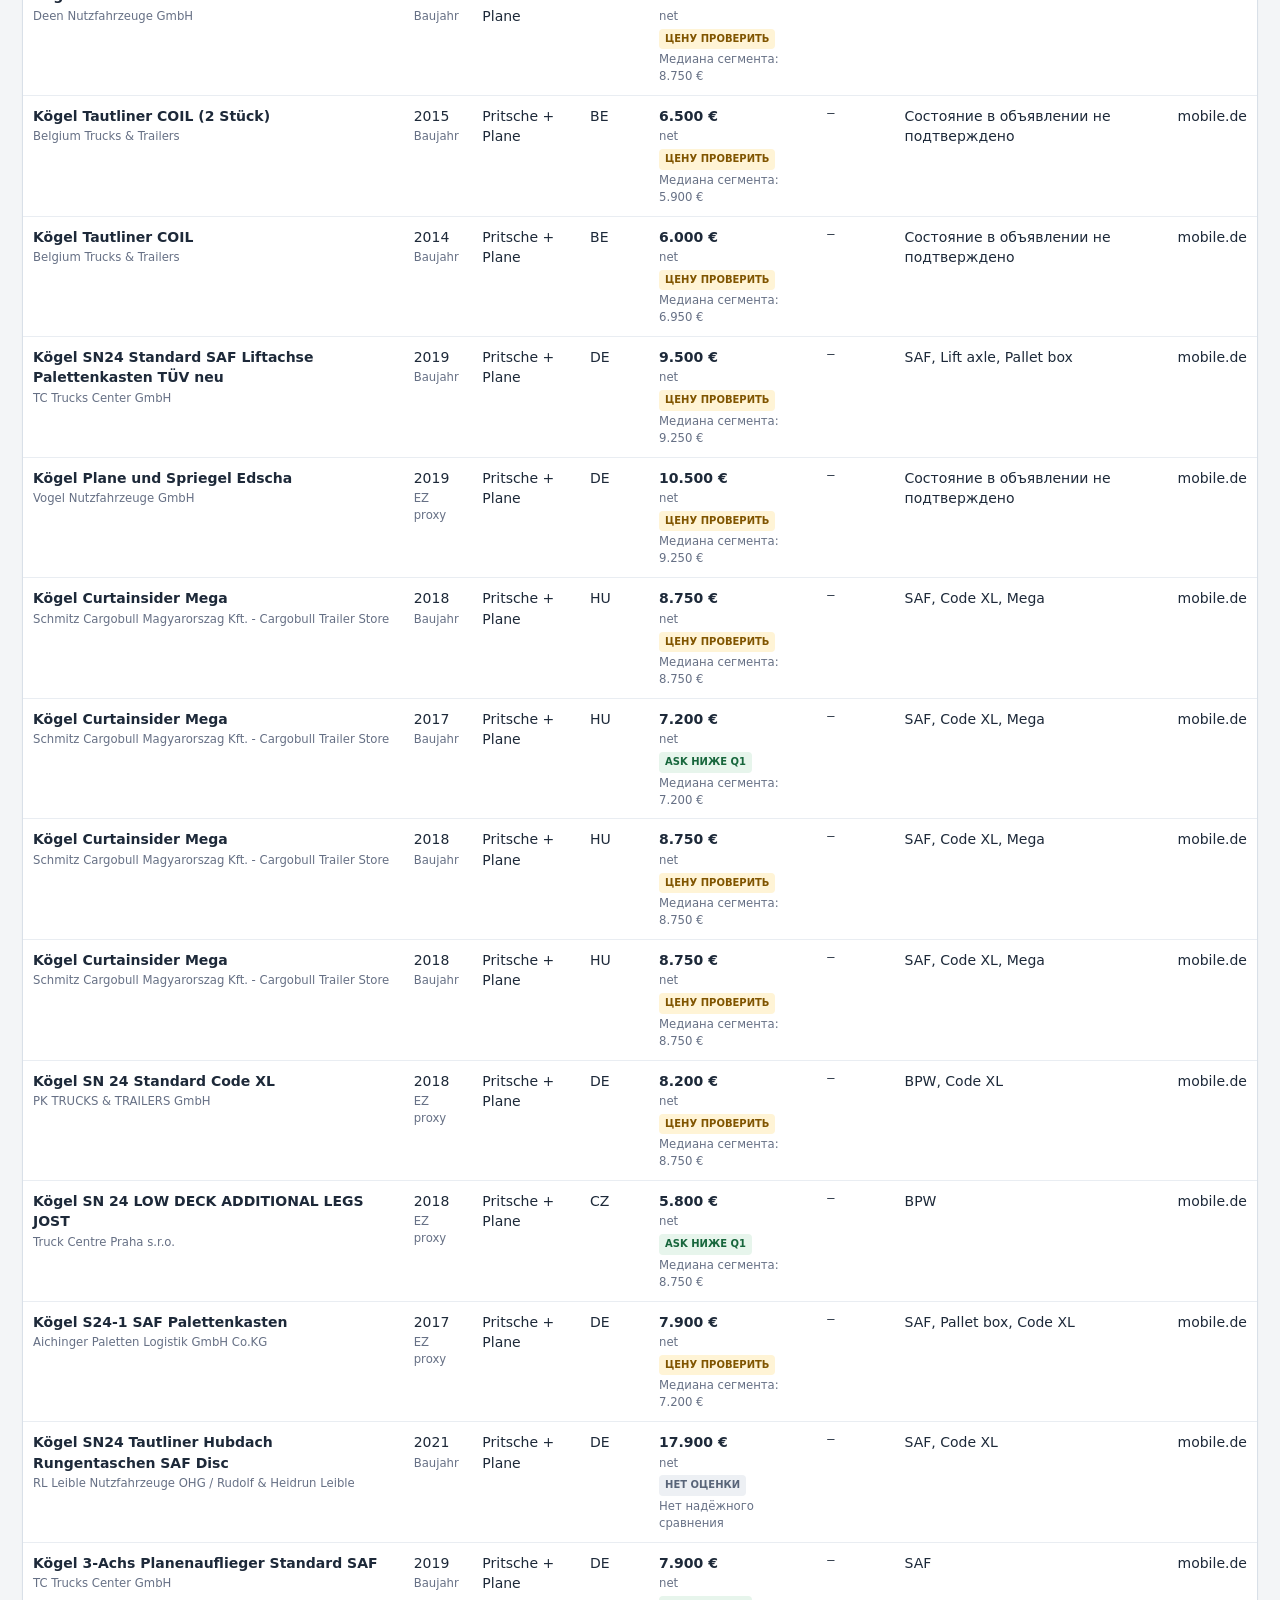
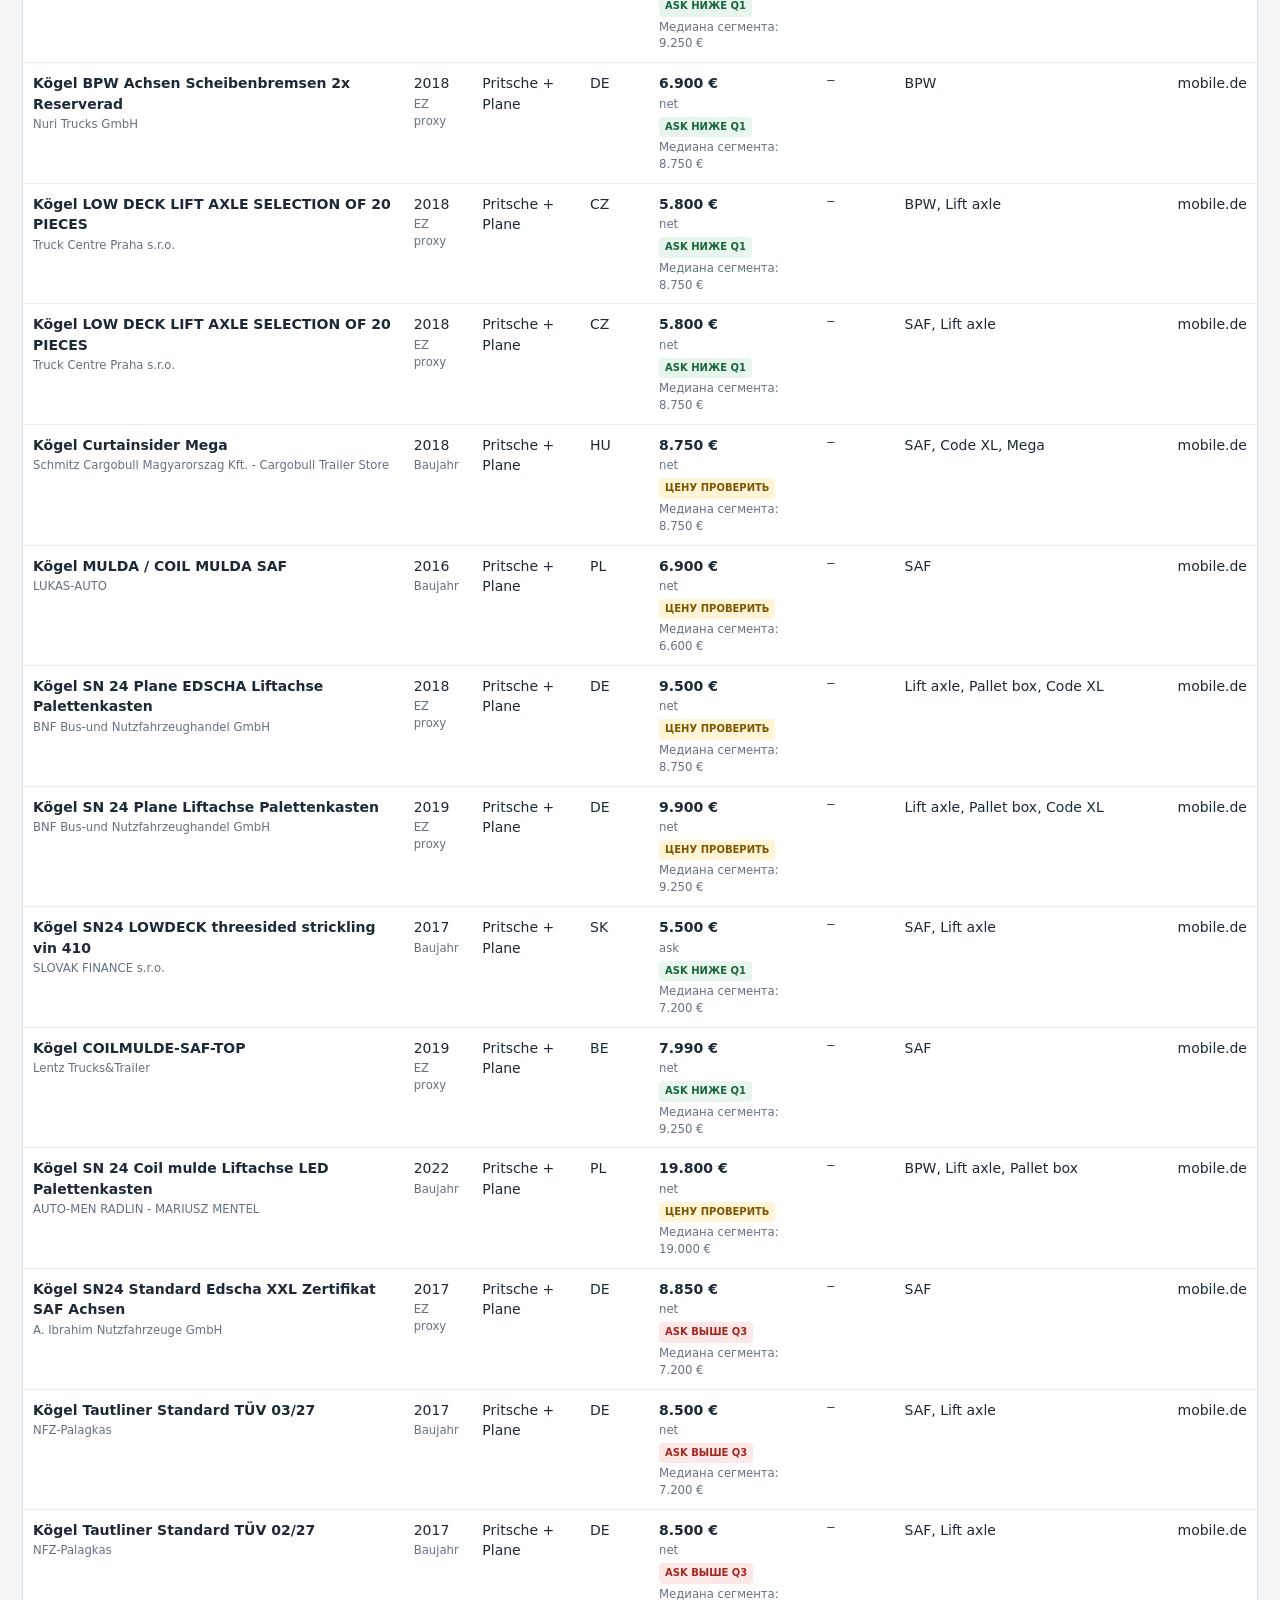
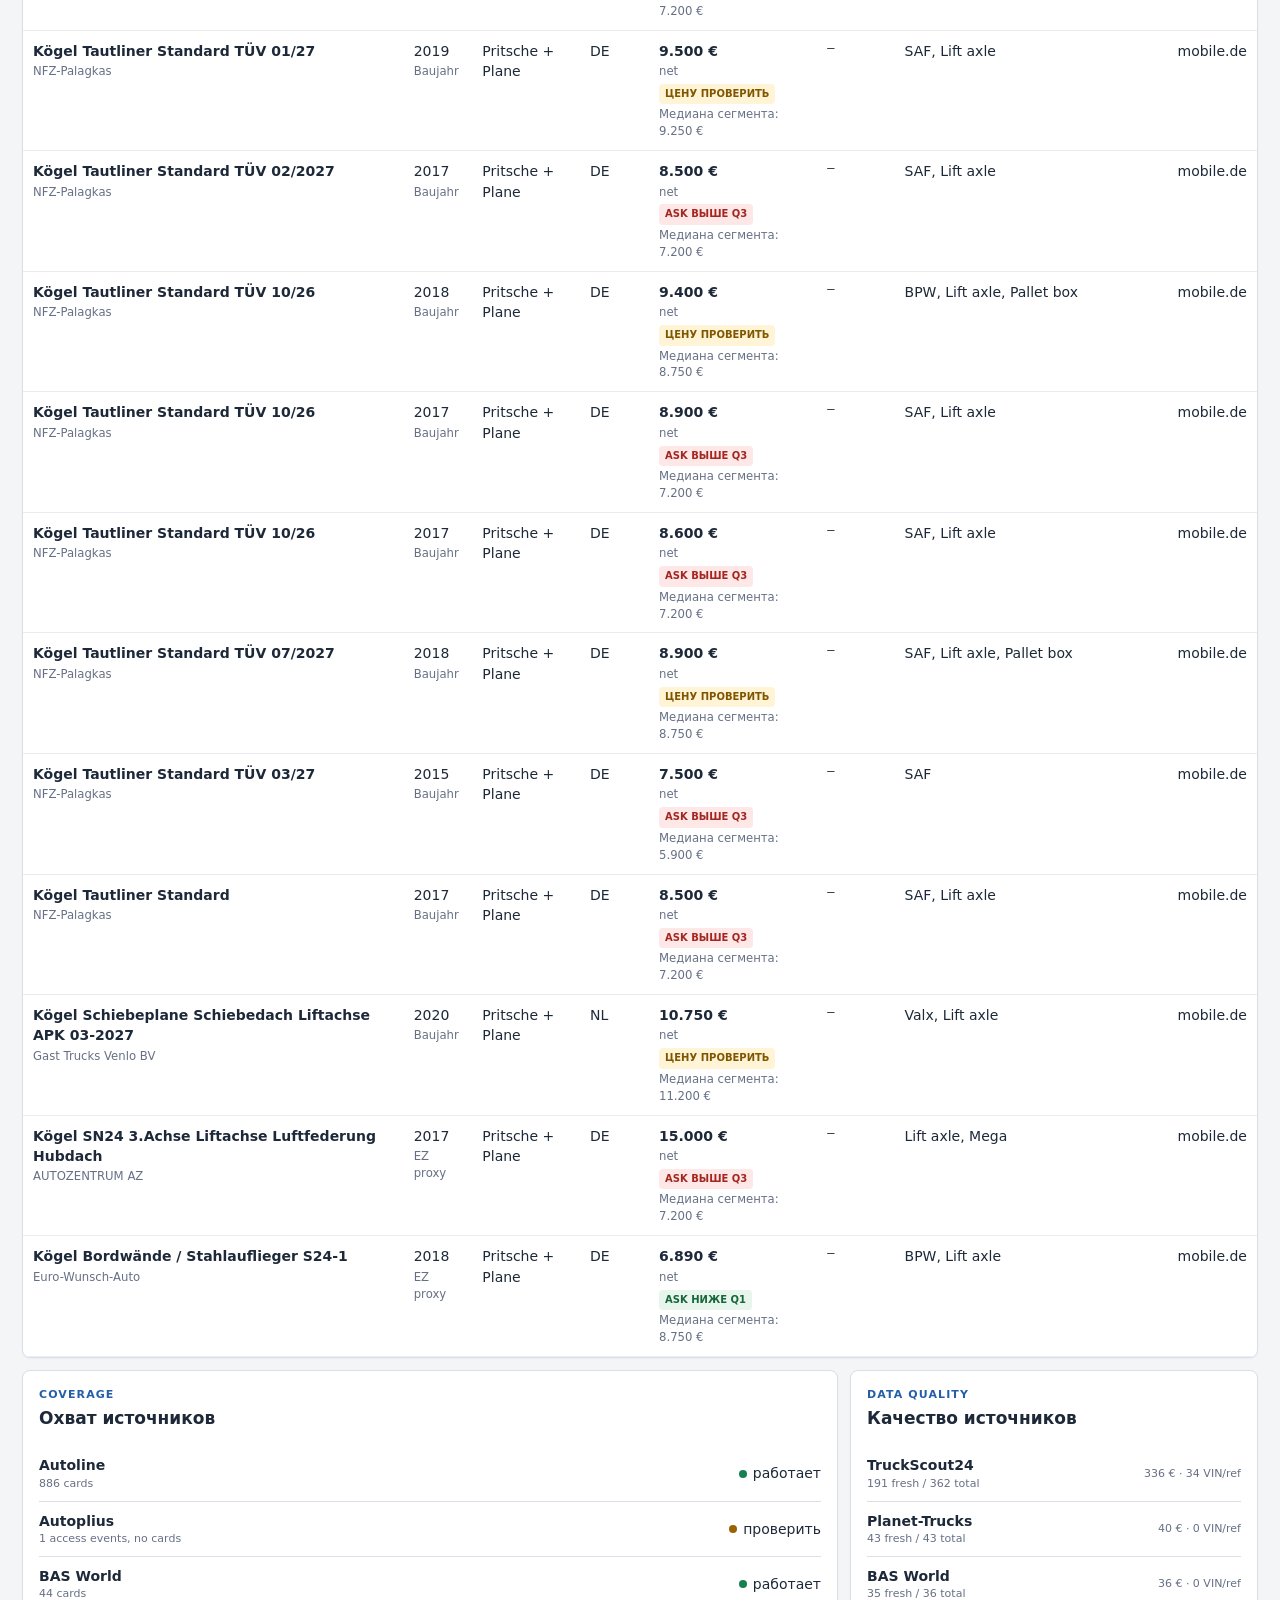
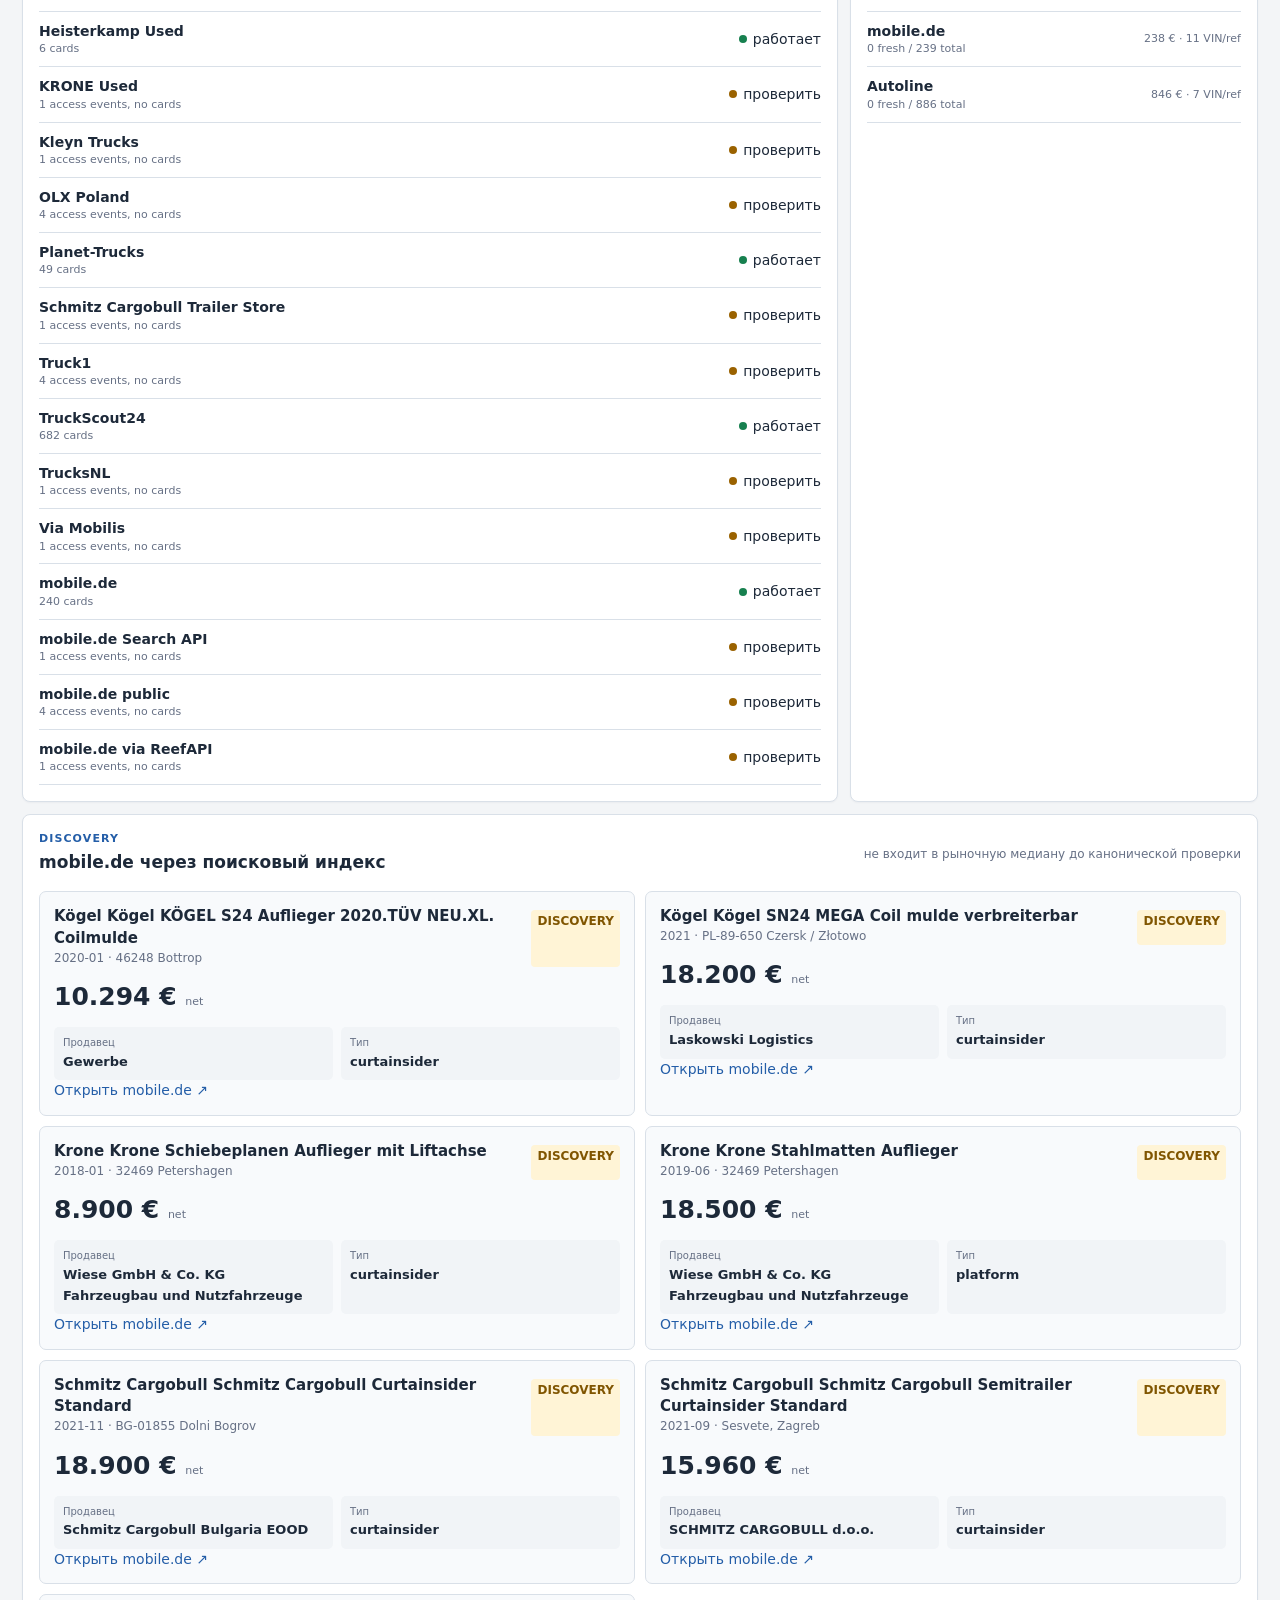
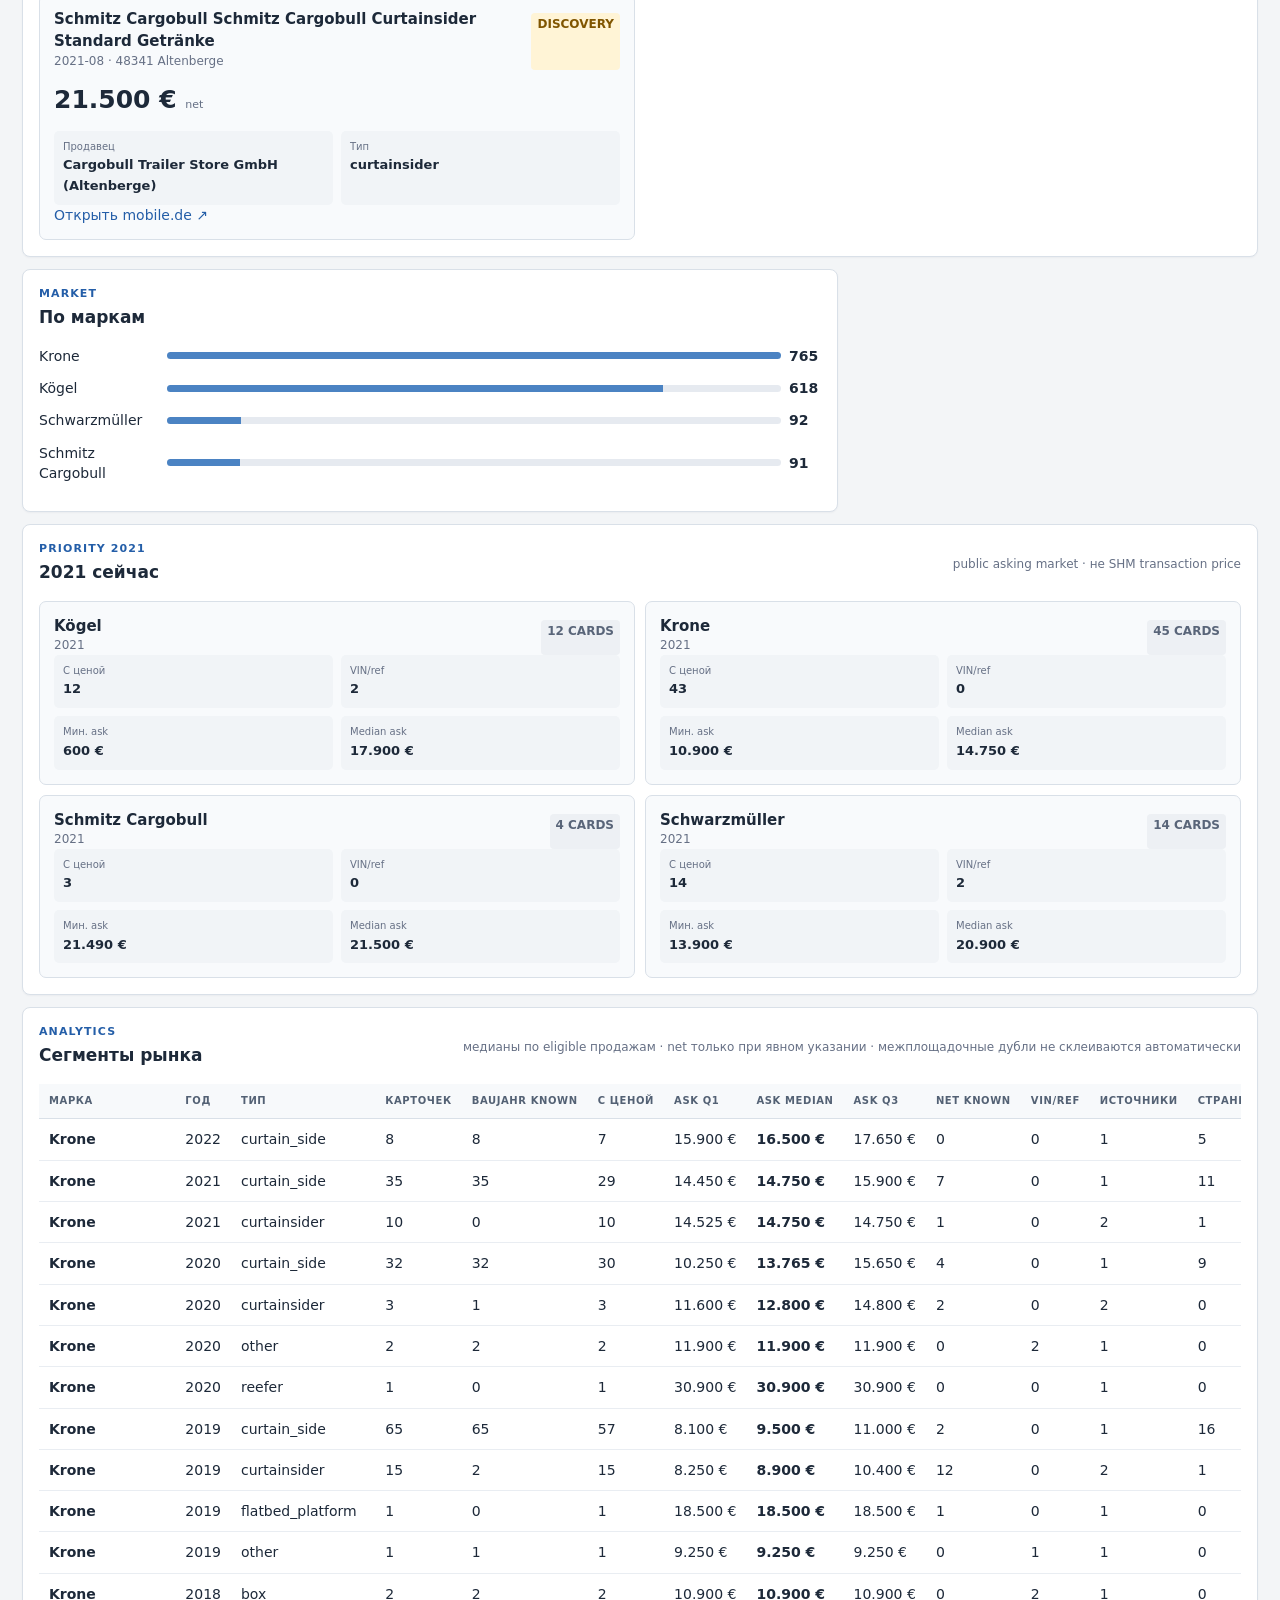
==== commit ec08c90c: "Refresh Market Center stylesheet cache" ====
--- a/docs/index.html
+++ b/docs/index.html
@@ -4,7 +4,7 @@
   <meta charset="utf-8">
   <meta name="viewport" content="width=device-width,initial-scale=1">
   <title>SHM Market Center</title>
-  <link rel="stylesheet" href="market_center.css">
+  <link rel="stylesheet" href="market_center.css?v=20261102-catalog">
 </head>
 <body>
   <header class="topbar">
--- a/docs/market_center.css
+++ b/docs/market_center.css
@@ -1 +1 @@
-:root{--bg:#0b0e13;--panel:#121722;--panel2:#171e2b;--text:#f3f6fb;--muted:#8994a7;--line:#252d3b;--accent:#75a7ff;--good:#44d28c;--warn:#ffbd59;--bad:#ff6b6b}*{box-sizing:border-box}body{margin:0;background:linear-gradient(180deg,#0a0d12,#0e131b);color:var(--text);font:14px/1.45 Inter,ui-sans-serif,system-ui,-apple-system,Segoe UI,Roboto}.topbar{padding:28px 34px;border-bottom:1px solid var(--line);display:flex;justify-content:space-between;gap:20px;align-items:center;position:sticky;top:0;background:#0b0e13e8;backdrop-filter:blur(14px);z-index:5}.eyebrow,.section-label{font-size:11px;font-weight:700;letter-spacing:.14em;text-transform:uppercase;color:var(--accent)}h1{font-size:30px;margin:2px 0 0}h2{font-size:24px;margin:4px 0}h3{margin:3px 0;font-size:17px}.topbar p,.hero p{margin:4px 0;color:var(--muted)}.status{font-size:12px;color:var(--muted);padding:9px 12px;border:1px solid var(--line);border-radius:999px}main{max-width:1500px;margin:auto;padding:24px}.kpis{display:grid;grid-template-columns:repeat(5,1fr);gap:12px;margin-bottom:14px}.kpi,.panel{background:linear-gradient(180deg,var(--panel),#10151e);border:1px solid var(--line);border-radius:16px}.kpi{padding:17px}.kpi span{display:block;color:var(--muted);font-size:12px}.kpi strong{font-size:25px}.hero{padding:22px;display:flex;justify-content:space-between;align-items:end;gap:24px;margin-bottom:14px}.filters{display:flex;gap:8px;flex-wrap:wrap}select,input{background:#0d121b;color:var(--text);border:1px solid var(--line);border-radius:9px;padding:9px 11px;outline:none}.grid{display:grid;grid-template-columns:2fr 1fr;gap:14px}.panel{padding:18px;min-width:0}.span2{grid-column:span 2}.panel-head{display:flex;align-items:center;justify-content:space-between;gap:12px;margin-bottom:14px}.muted{font-size:12px;color:var(--muted)}.cards{display:grid;grid-template-columns:repeat(2,minmax(0,1fr));gap:10px}.deal-card{background:var(--panel2);border:1px solid var(--line);border-radius:13px;padding:15px}.deal-top{display:flex;justify-content:space-between;gap:10px}.deal-top b{display:block;font-size:15px}.deal-top span{display:block;color:var(--muted);font-size:12px}.deal-price{font-size:26px;font-weight:750;margin:12px 0}.deal-price small{font-size:11px;color:var(--muted);font-weight:500}.deal-grid{display:grid;grid-template-columns:1fr 1fr;gap:8px}.deal-grid div{background:#0e141d;border-radius:9px;padding:9px}.deal-grid span{display:block;font-size:10px;color:var(--muted)}.deal-grid b{font-size:13px}.deal-card p{color:var(--muted);min-height:21px}.deal-card a{color:#aecdff;text-decoration:none}.badge{font-size:10px;font-weight:800;padding:5px 7px;border-radius:7px;white-space:nowrap}.badge.interesting{background:#143629;color:#70e6a9}.badge.check{background:#3b2e12;color:#ffd077}.badge.expensive{background:#3d1e22;color:#ff9292}.badge.excluded{background:#3d1e22;color:#ff9292}.badge.unknown{background:#222a36;color:#aab4c5}.coverage-row{display:flex;justify-content:space-between;gap:12px;border-bottom:1px solid var(--line);padding:10px 0}.coverage-row b,.coverage-row span{display:block}.coverage-row span{font-size:11px;color:var(--muted)}.right{display:flex;align-items:center;gap:6px}.dot{width:8px;height:8px;border-radius:50%;background:#667}.dot.live{background:var(--good)}.dot.partial{background:var(--warn)}.dot.blocked{background:var(--bad)}.bar-row{display:grid;grid-template-columns:120px 1fr 32px;gap:8px;align-items:center;margin:12px 0}.bar{height:7px;background:#222b38;border-radius:99px;overflow:hidden}.bar i{display:block;height:100%;background:linear-gradient(90deg,#4a7fe0,#8eb7ff)}.table-wrap{overflow:auto}table{width:100%;border-collapse:collapse;min-width:1000px}th{font-size:10px;letter-spacing:.08em;text-transform:uppercase;color:var(--muted);text-align:left;padding:9px;border-bottom:1px solid var(--line)}td{padding:11px 9px;border-bottom:1px solid var(--line);vertical-align:top}td small{display:block;color:var(--muted)}.mono{font-family:ui-monospace,SFMono-Regular,Consolas,monospace;font-size:12px}.empty{padding:25px;text-align:center;color:var(--muted)}@media(max-width:900px){.kpis{grid-template-columns:repeat(2,1fr)}.grid{grid-template-columns:1fr}.span2{grid-column:auto}.cards{grid-template-columns:1fr}.hero{align-items:stretch;flex-direction:column}.topbar{position:static;padding:20px}main{padding:12px}}+:root{--bg:#f3f5f7;--panel:#fff;--panel2:#f8fafc;--text:#1d2939;--muted:#667085;--line:#d9e0e8;--accent:#245ea8;--good:#17804f;--warn:#9a6200;--bad:#b42318}*{box-sizing:border-box}body{margin:0;background:var(--bg);color:var(--text);font:14px/1.45 Inter,ui-sans-serif,system-ui,-apple-system,Segoe UI,Roboto}.topbar{padding:22px 32px;border-bottom:1px solid var(--line);display:flex;justify-content:space-between;gap:20px;align-items:center;background:#fff;z-index:5}.eyebrow,.section-label{font-size:11px;font-weight:700;letter-spacing:.1em;text-transform:uppercase;color:var(--accent)}h1{font-size:28px;margin:2px 0 0}h2{font-size:22px;margin:4px 0}h3{margin:3px 0;font-size:17px}.topbar p,.hero p{margin:4px 0;color:var(--muted)}.status{font-size:12px;color:var(--muted);padding:8px 11px;border:1px solid var(--line);border-radius:6px;background:#fff}main{max-width:1480px;margin:auto;padding:22px}.kpis{display:grid;grid-template-columns:repeat(6,1fr);gap:10px;margin-bottom:12px}.kpi,.panel{background:var(--panel);border:1px solid var(--line);border-radius:8px;box-shadow:0 1px 2px #1018280a}.kpi{padding:13px 15px}.kpi span{display:block;color:var(--muted);font-size:12px}.kpi strong{font-size:22px}.hero{padding:18px 20px;display:flex;justify-content:space-between;align-items:end;gap:20px;margin-bottom:12px}.filters{display:flex;gap:7px;flex-wrap:wrap;justify-content:flex-end}select,input{background:#fff;color:var(--text);border:1px solid #c8d0da;border-radius:6px;padding:9px 10px;outline:none;font:inherit}select:focus,input:focus{border-color:#5485c4;box-shadow:0 0 0 2px #245ea81a}.grid{display:grid;grid-template-columns:2fr 1fr;gap:12px}.panel{padding:16px;min-width:0}.span2{grid-column:span 2}.catalogue{padding:0;overflow:hidden}.catalogue .panel-head{padding:16px 18px 12px;margin:0}.panel-head{display:flex;align-items:center;justify-content:space-between;gap:12px;margin-bottom:13px}.muted{font-size:12px;color:var(--muted)}.cards{display:grid;grid-template-columns:repeat(2,minmax(0,1fr));gap:10px}.deal-card{background:var(--panel2);border:1px solid var(--line);border-radius:7px;padding:14px}.deal-top{display:flex;justify-content:space-between;gap:10px}.deal-top b{display:block;font-size:15px}.deal-top span{display:block;color:var(--muted);font-size:12px}.deal-price{font-size:25px;font-weight:750;margin:12px 0}.deal-price small{font-size:11px;color:var(--muted);font-weight:500}.deal-grid{display:grid;grid-template-columns:1fr 1fr;gap:8px}.deal-grid div{background:#f1f4f7;border-radius:5px;padding:9px}.deal-grid span{display:block;font-size:10px;color:var(--muted)}.deal-grid b{font-size:13px}.deal-card p{color:var(--muted);min-height:21px}.deal-card a{color:var(--accent);text-decoration:none}.badge{display:inline-block;font-size:10px;font-weight:750;padding:3px 6px;margin-top:4px;border-radius:4px;white-space:nowrap}.badge.interesting{background:#e7f5ec;color:#17663c}.badge.check{background:#fff4d6;color:#805500}.badge.expensive{background:#fde8e7;color:#a42620}.badge.excluded{background:#fde8e7;color:#a42620}.badge.unknown{background:#edf0f4;color:#596579}.coverage-row{display:flex;justify-content:space-between;gap:12px;border-bottom:1px solid var(--line);padding:9px 0}.coverage-row b,.coverage-row span{display:block}.coverage-row span{font-size:11px;color:var(--muted)}.right{display:flex;align-items:center;gap:6px}.dot{width:8px;height:8px;border-radius:50%;background:#667}.dot.live{background:var(--good)}.dot.partial{background:var(--warn)}.dot.blocked{background:var(--bad)}.bar-row{display:grid;grid-template-columns:120px 1fr 32px;gap:8px;align-items:center;margin:12px 0}.bar{height:7px;background:#e6eaf0;border-radius:99px;overflow:hidden}.bar i{display:block;height:100%;background:#4b83c3}.table-wrap{overflow:auto}table{width:100%;border-collapse:collapse;min-width:1050px}th{position:sticky;top:0;background:#f7f9fb;font-size:10px;letter-spacing:.06em;text-transform:uppercase;color:#536174;text-align:left;padding:10px;border-bottom:1px solid var(--line);white-space:nowrap}td{padding:10px;border-bottom:1px solid #e9edf2;vertical-align:top}tbody tr:hover{background:#f8fafc}td small{display:block;color:var(--muted);margin-top:2px}.listing-title{color:var(--text);text-decoration:none}.listing-title:hover{color:var(--accent);text-decoration:underline}.mono{font-family:ui-monospace,SFMono-Regular,Consolas,monospace;font-size:12px}.empty{padding:25px;text-align:center;color:var(--muted)}@media(max-width:900px){.kpis{grid-template-columns:repeat(2,1fr)}.grid{grid-template-columns:1fr}.span2{grid-column:auto}.cards{grid-template-columns:1fr}.hero{align-items:stretch;flex-direction:column}.filters{justify-content:flex-start}.topbar{padding:18px;align-items:flex-start}main{padding:10px}.panel-head{align-items:flex-start;flex-direction:column}}
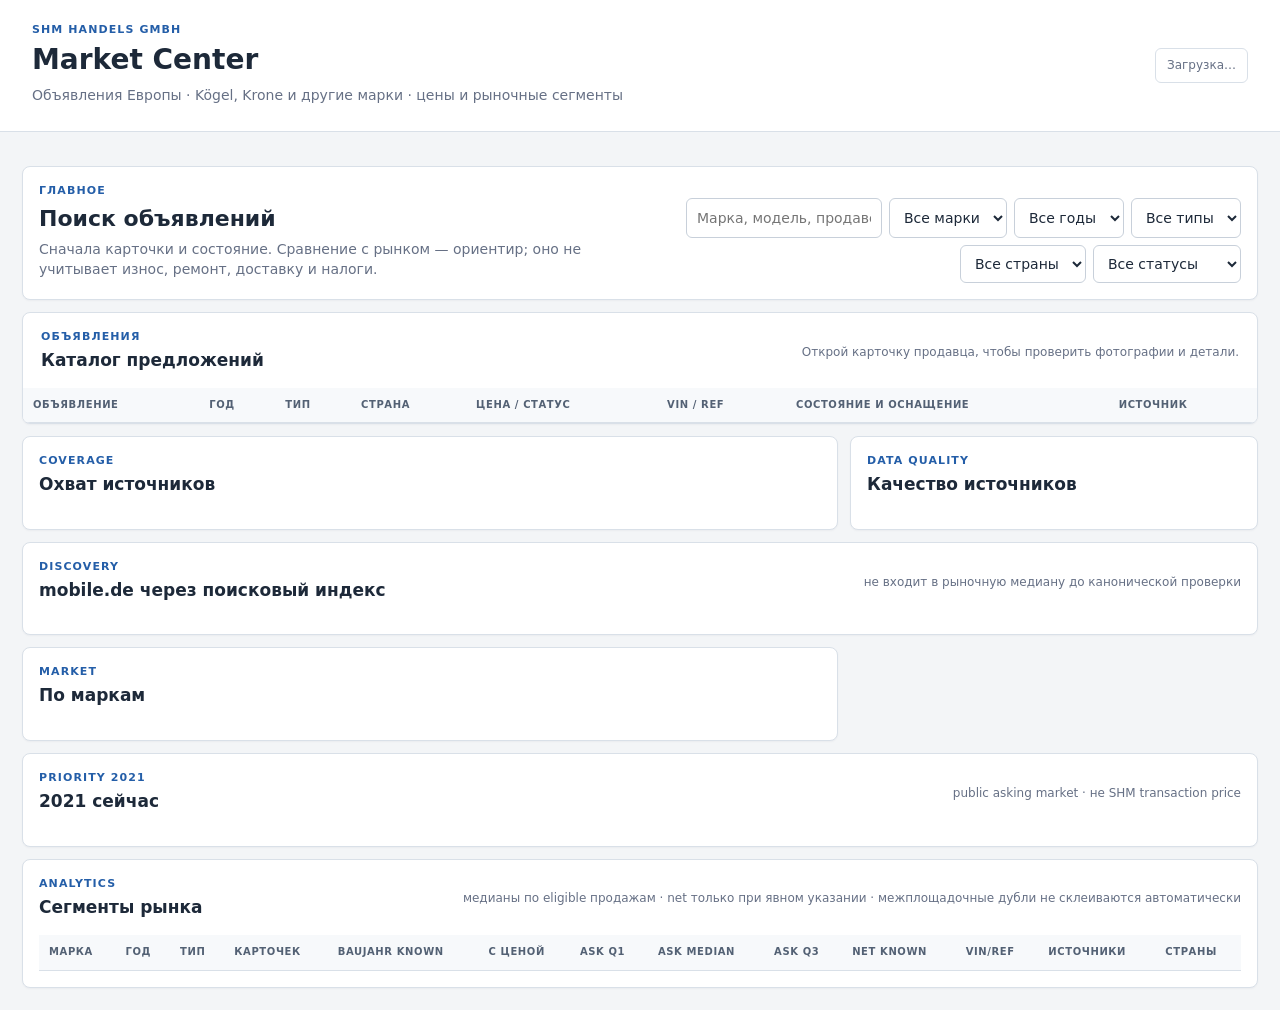
==== commit cbc1d5b3: "Clarify price rank and always show condition confidence" ====
--- a/docs/index.html
+++ b/docs/index.html
@@ -33,7 +33,7 @@
         <select id="countryFilter"><option value="">Все страны</option></select>
         <select id="statusFilter">
           <option value="">Все статусы</option>
-          <option value="interesting">Интересно</option>
+          <option value="interesting">Цена ниже Q1</option>
           <option value="check">Проверить</option>
           <option value="expensive">Дорого</option>
         </select>
@@ -104,7 +104,7 @@
   return map[b]||b;
 }
 function badge(status){
-  const labels={interesting:'ASK НИЖЕ Q1',check:'ЦЕНУ ПРОВЕРИТЬ',expensive:'ASK ВЫШЕ Q3',excluded:'ИСКЛЮЧЕНО ИЗ ЗАКУПКИ',unknown:'НЕТ ОЦЕНКИ'};
+  const labels={interesting:'НИЖЕ Q1 · ПРОВЕРИТЬ',check:'ЦЕНУ ПРОВЕРИТЬ',expensive:'ASK ВЫШЕ Q3',excluded:'ИСКЛЮЧЕНО ИЗ ЗАКУПКИ',unknown:'НЕТ ОЦЕНКИ'};
   return '<span class="badge '+esc(status||'unknown')+'">'+(labels[status]||labels.unknown)+'</span>';
 }
 function conditionSummary(x){
@@ -152,7 +152,7 @@
     ['VIN найден',data.stats?.vin_found??L.filter(x=>x.vin).length],
     ['Источников',data.stats?.sources??new Set(L.map(x=>x.source)).size],
     ['Исключено деталей',data.stats?.parts_components??0],
-    ['ASK ниже Q1',L.filter(x=>marketContext(x).status==='interesting').length]
+    ['Цена ниже Q1',L.filter(x=>marketContext(x).status==='interesting').length]
   ].map(([a,b])=>'<div class="kpi"><span>'+a+'</span><strong>'+b+'</strong></div>').join('');
 
   const bf=document.getElementById('brandFilter').value, yf=document.getElementById('yearFilter').value, tf=document.getElementById('bodyFilter').value, cf=document.getElementById('countryFilter').value, sf=document.getElementById('statusFilter').value, q=document.getElementById('search').value.toLowerCase();
@@ -205,7 +205,7 @@
   </tr>`).join('');
 
   document.getElementById('listings').innerHTML=F.slice(0,100).map(x=>`<tr>
-    <td><a class="listing-title" target="_blank" rel="noopener" href="${esc(x.url||'#')}"><b>${esc(x.brand)} ${esc(x.model||'')}</b><small>${esc(x.seller||'Открыть объявление ↗')}</small></a></td><td>${esc(x.year||'—')}<small>${esc(yearBasisLabel(x))}</small></td><td>${esc(x.body_type||'other')}</td><td>${esc(x.country||'—')}</td><td><b>${euro(x.price_original)}</b><small>${esc(x.tax_basis&&x.tax_basis!=='unknown'?x.tax_basis:'ask')}</small>${badge(x._market.status)}<small>${x._market.median!=null?'Медиана сегмента: '+euro(x._market.median):'Нет надёжного сравнения'}</small></td><td class="mono">${esc(x.vin||x.vin_ref||'—')}</td><td>${esc([...(x.condition_flags||[]),...(x.features||[])].slice(0,5).join(', ')||'Состояние в объявлении не подтверждено')}</td><td>${esc(x.source||'—')}</td>
+    <td><a class="listing-title" target="_blank" rel="noopener" href="${esc(x.url||'#')}"><b>${esc(x.brand)} ${esc(x.model||'')}</b><small>${esc(x.seller||'Открыть объявление ↗')}</small></a></td><td>${esc(x.year||'—')}<small>${esc(yearBasisLabel(x))}</small></td><td>${esc(x.body_type||'other')}</td><td>${esc(x.country||'—')}</td><td><b>${euro(x.price_original)}</b><small>${esc(x.tax_basis&&x.tax_basis!=='unknown'?x.tax_basis:'ask')}</small>${badge(x._market.status)}<small>${x._market.median!=null?'Медиана сегмента: '+euro(x._market.median):'Нет надёжного сравнения'}</small></td><td class="mono">${esc(x.vin||x.vin_ref||'—')}</td><td>${esc([...(x.condition_flags||[]),...(x.features||[])].slice(0,5).join(', ')||'Оснащение не указано')+'<small>'+esc(conditionSummary(x))+'</small>}</td><td>${esc(x.source||'—')}</td>
   </tr>`).join('') || '<tr><td colspan="8" class="empty">По текущим фильтрам объявлений нет.</td></tr>';
 
   document.getElementById('syncStatus').textContent='Данные: '+(data.updated_at||'нет отметки');
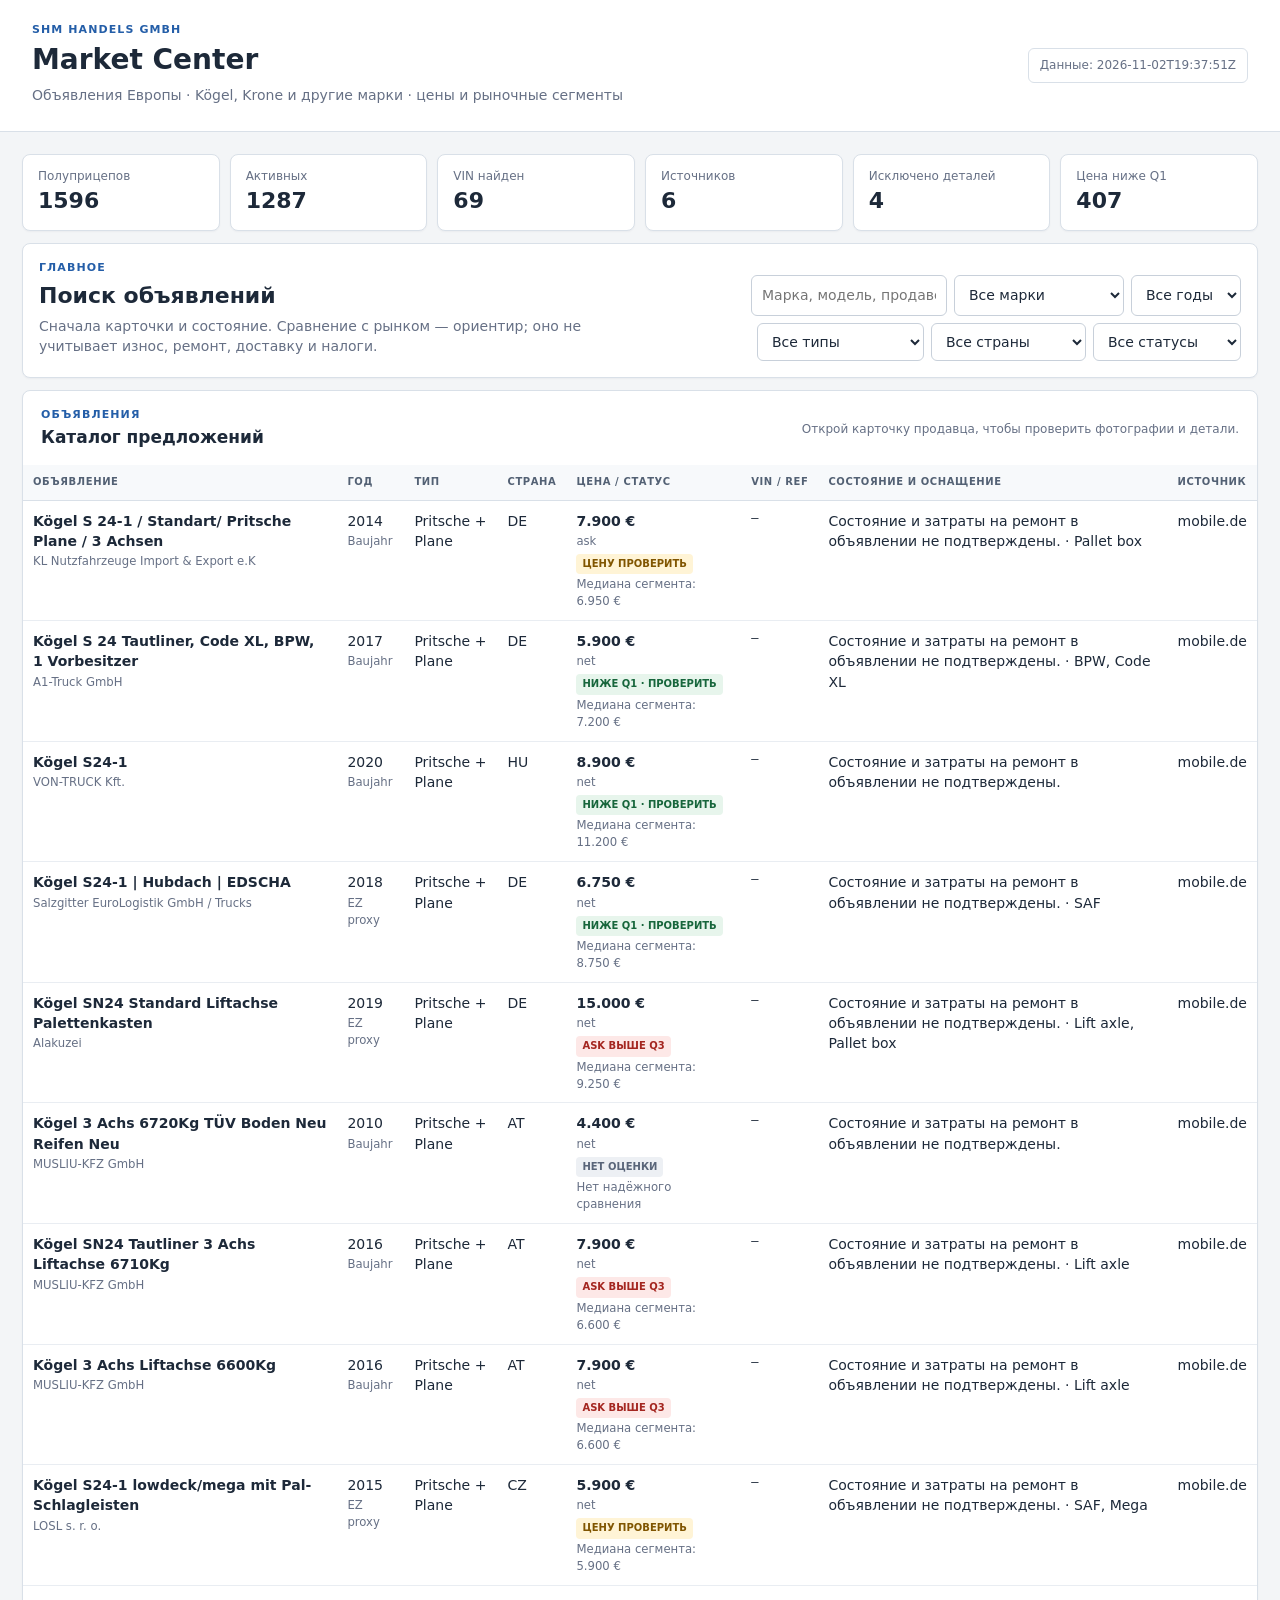
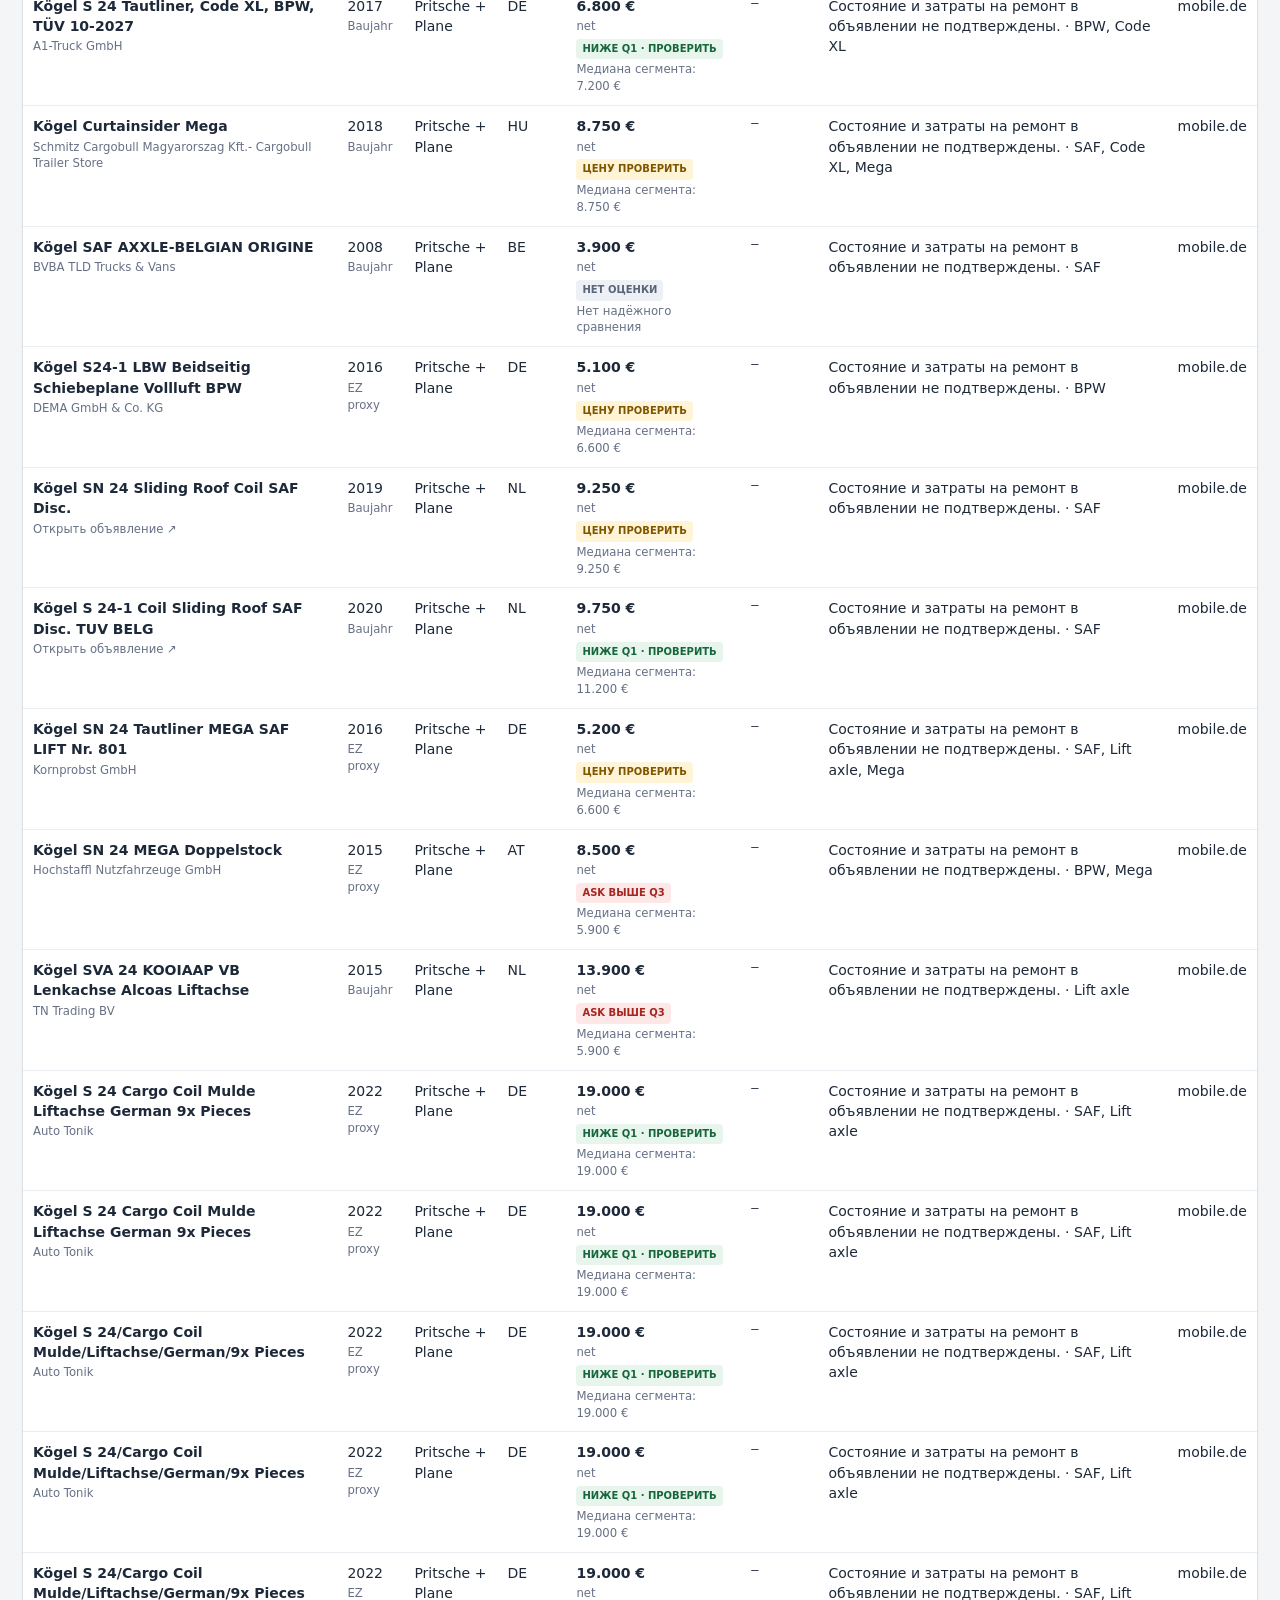
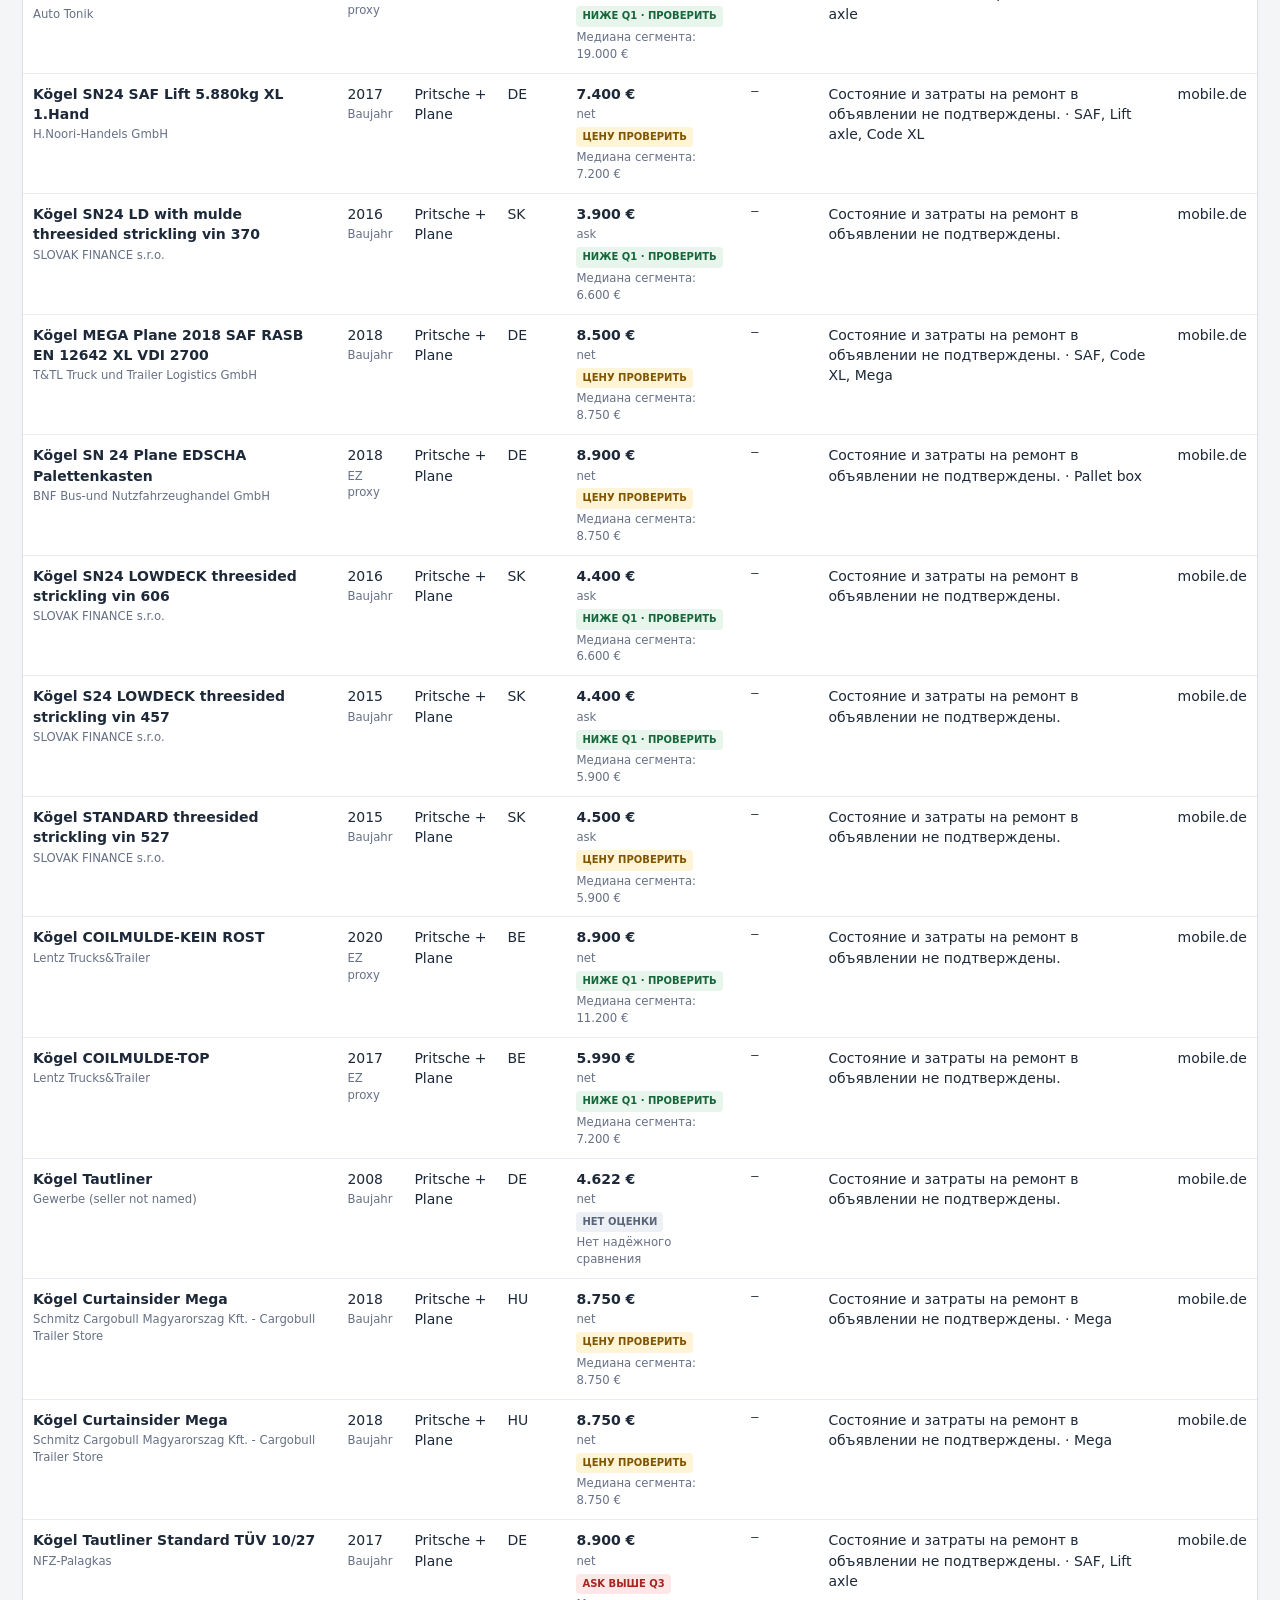
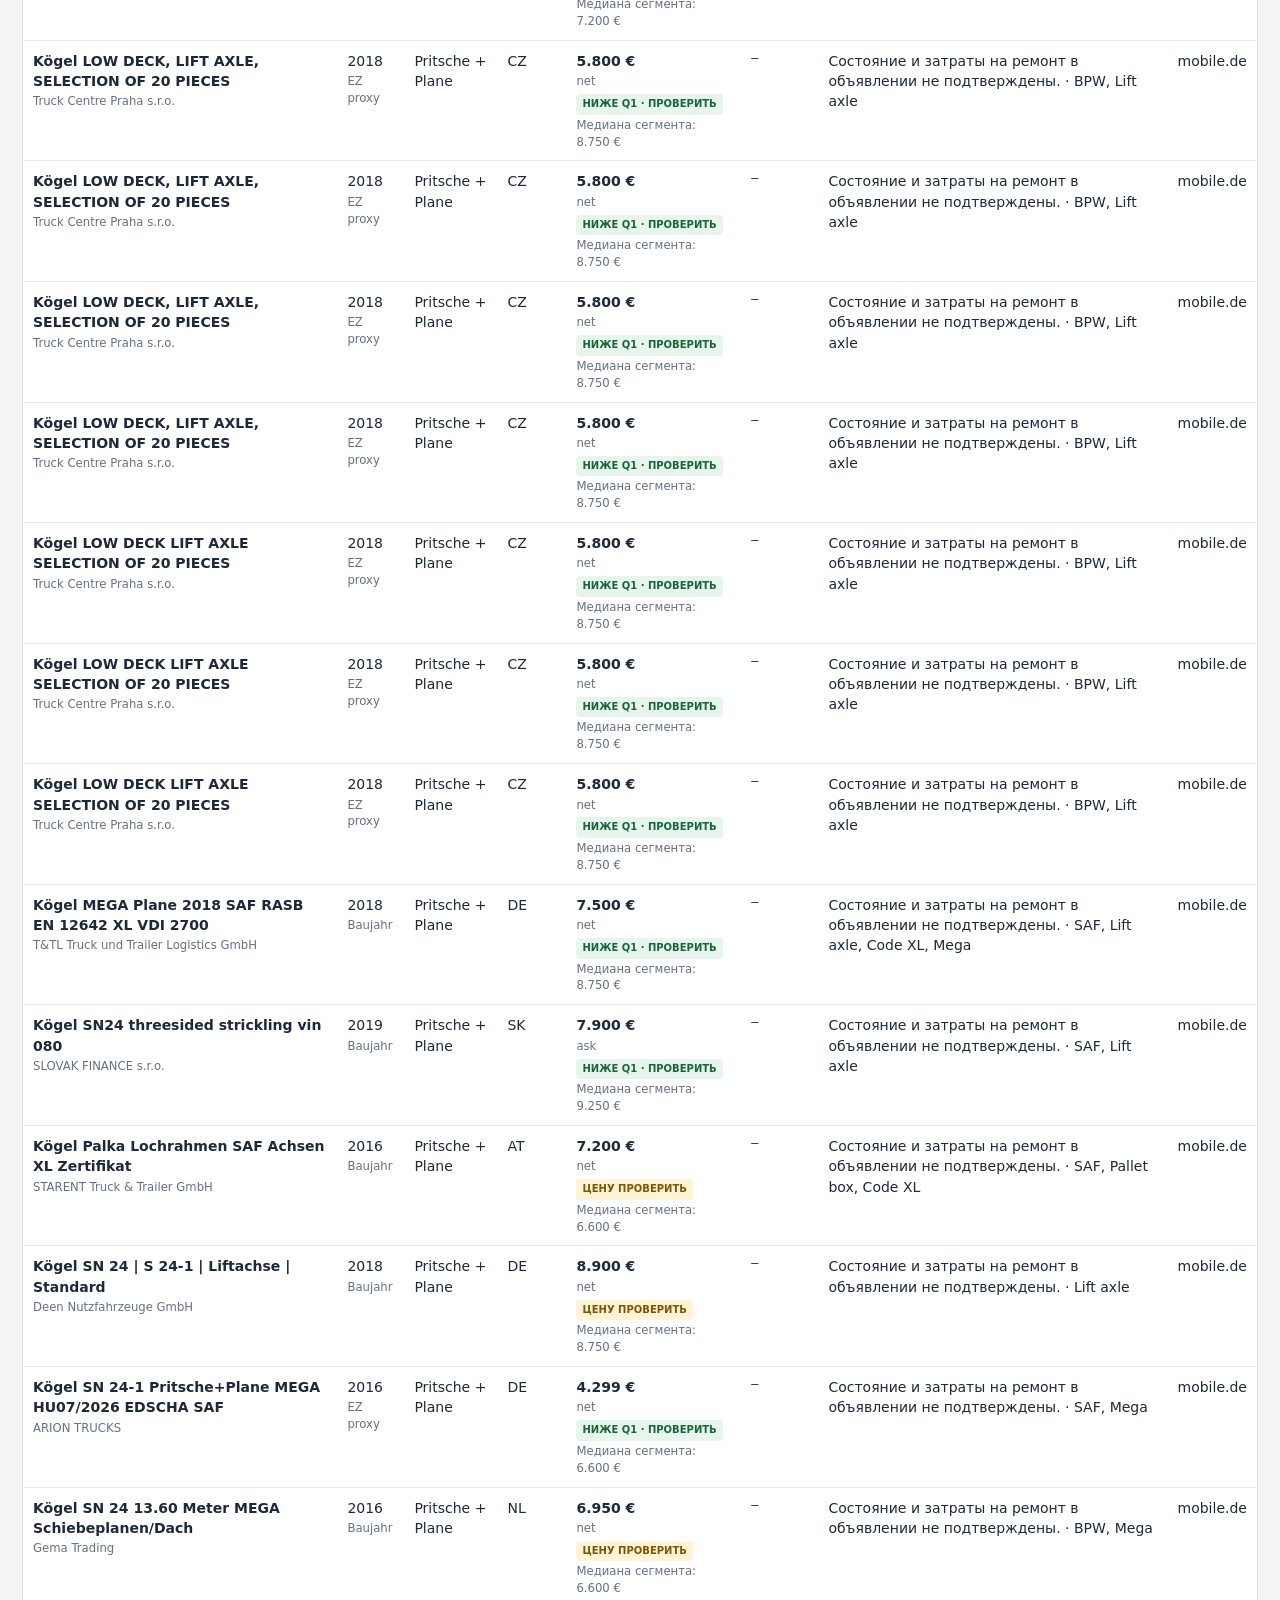
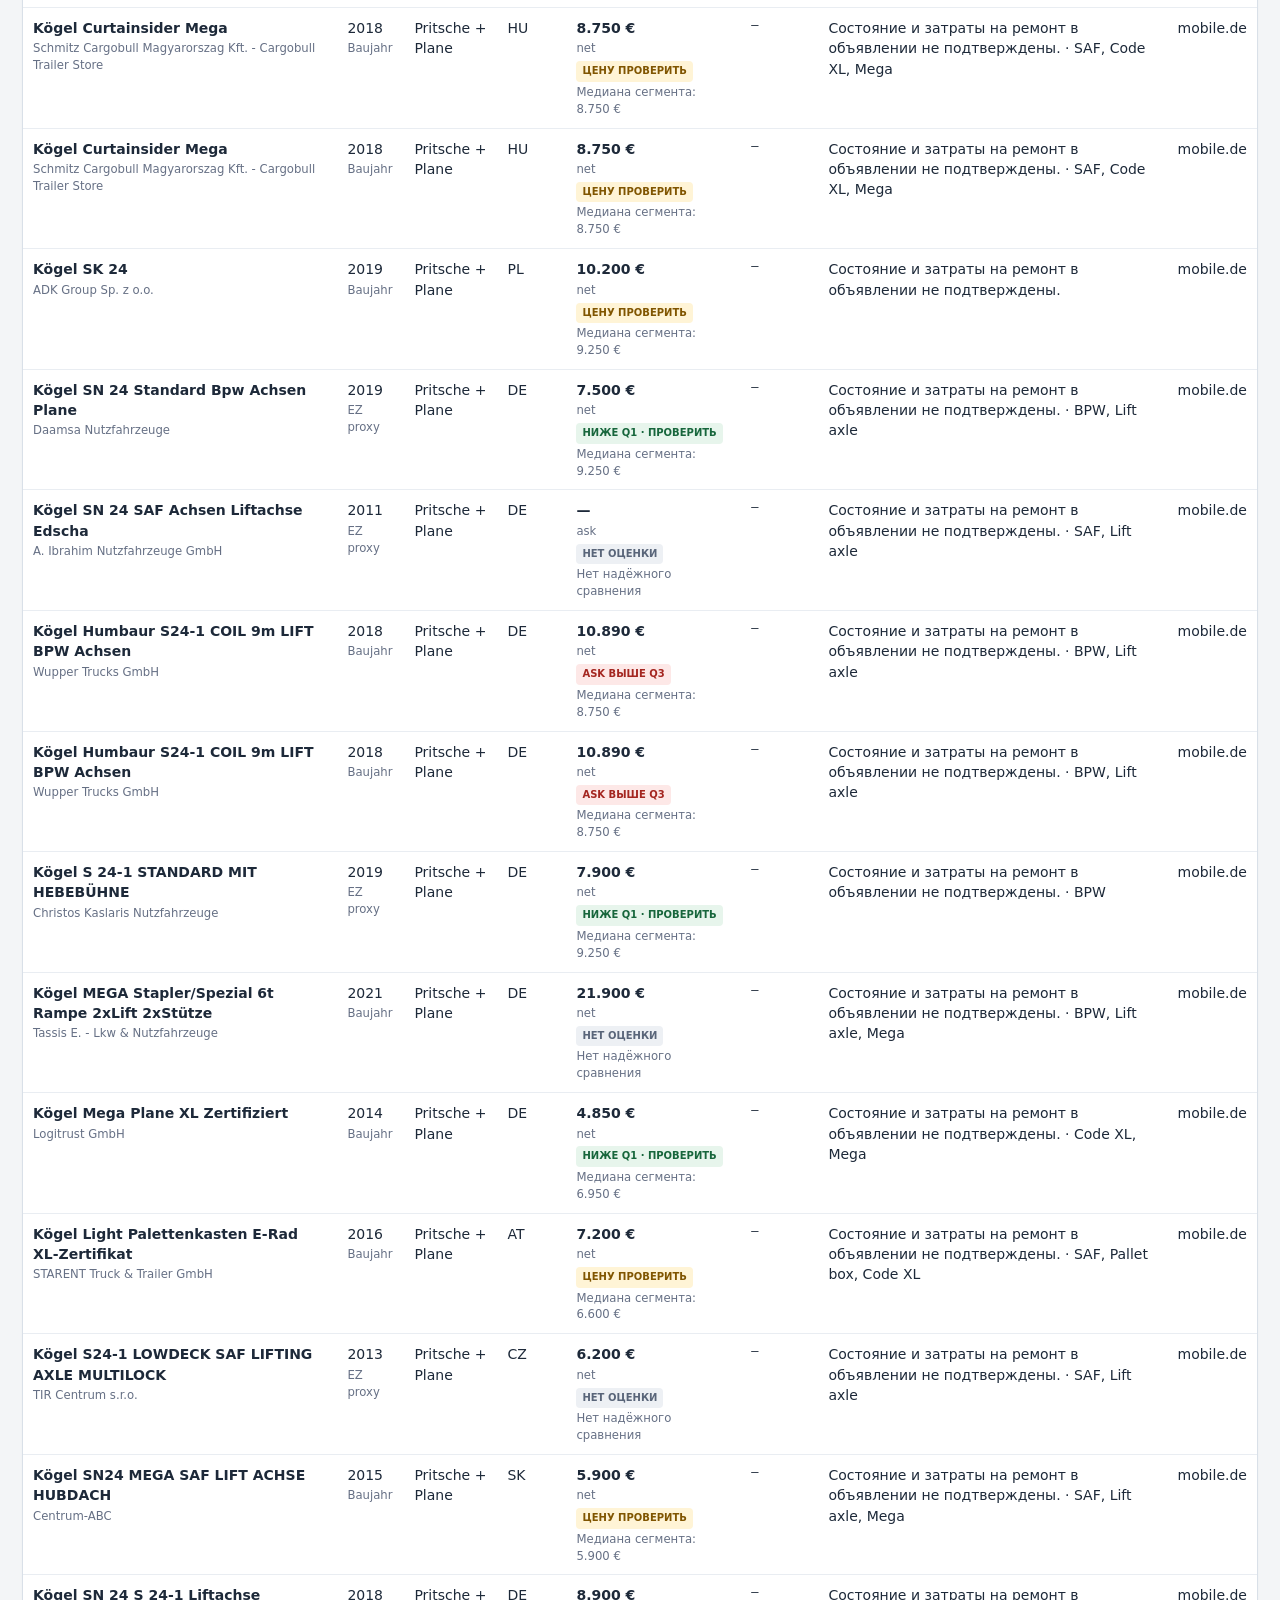
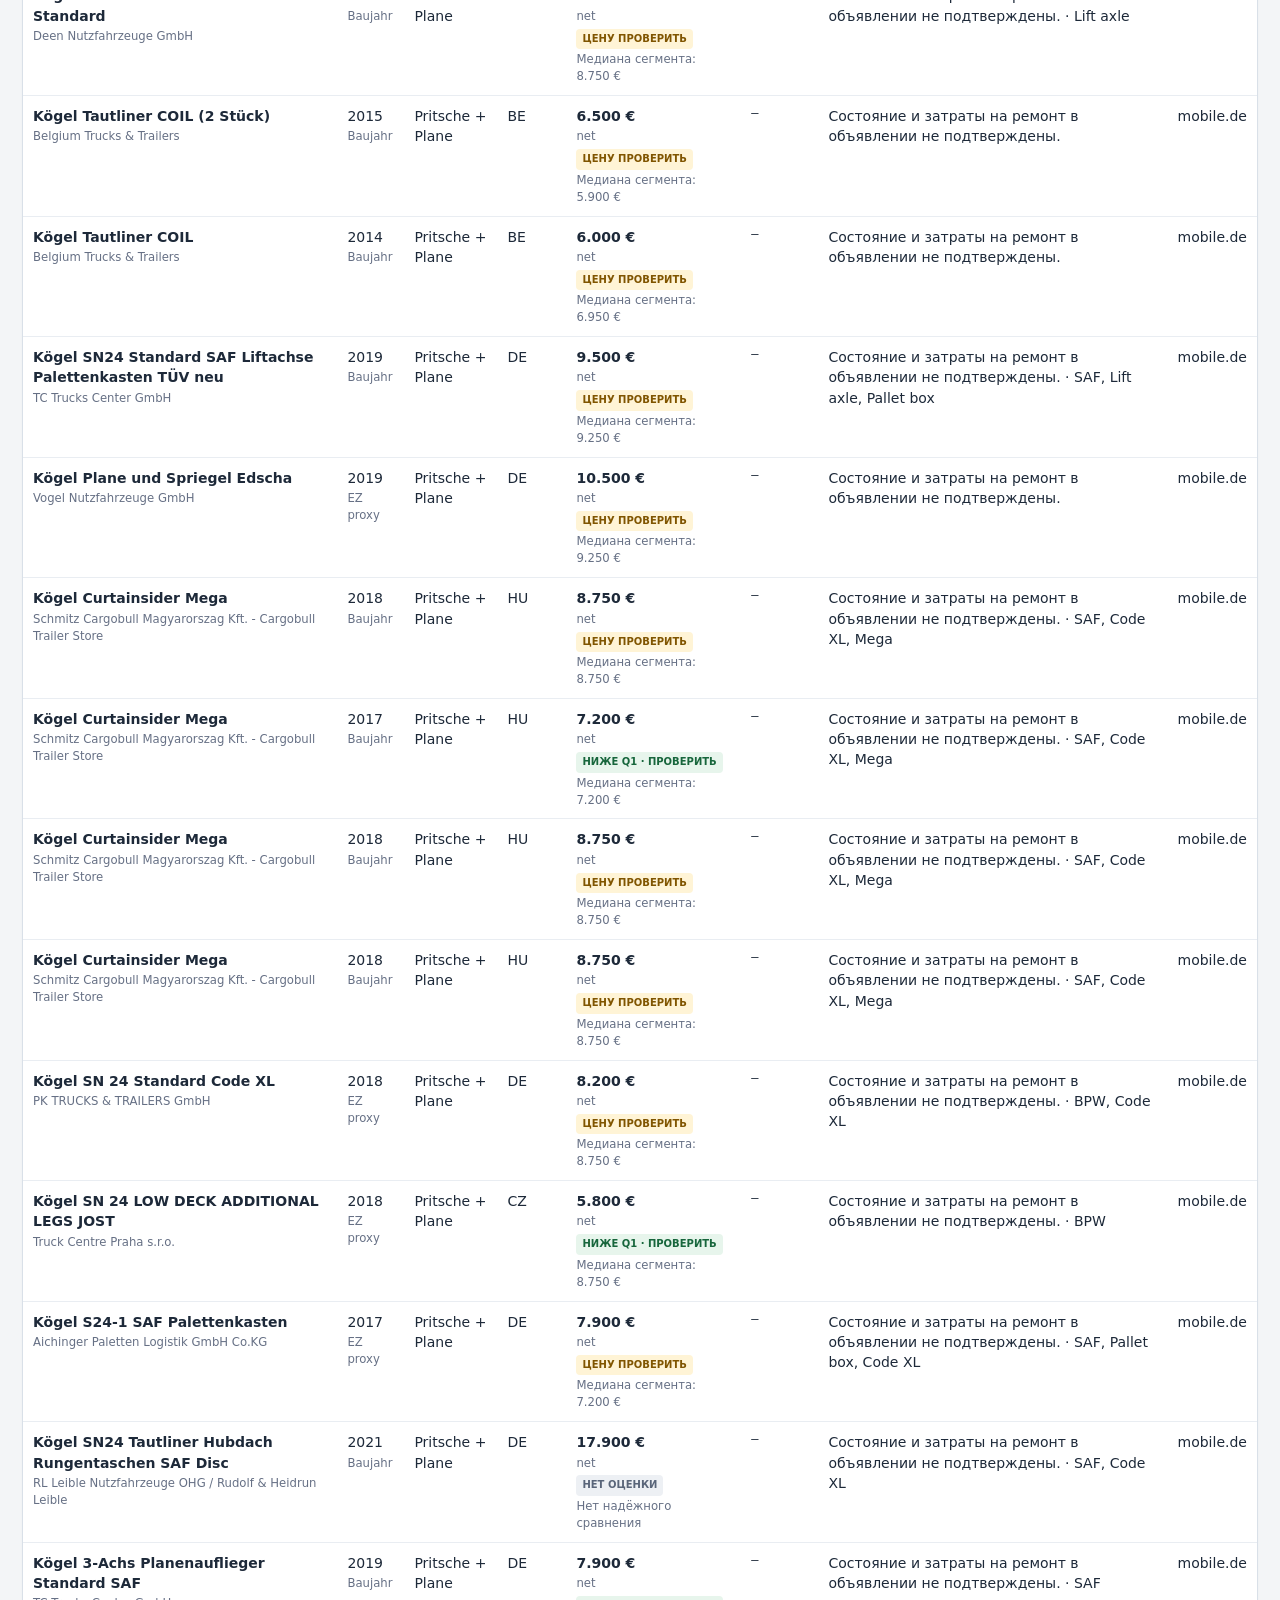
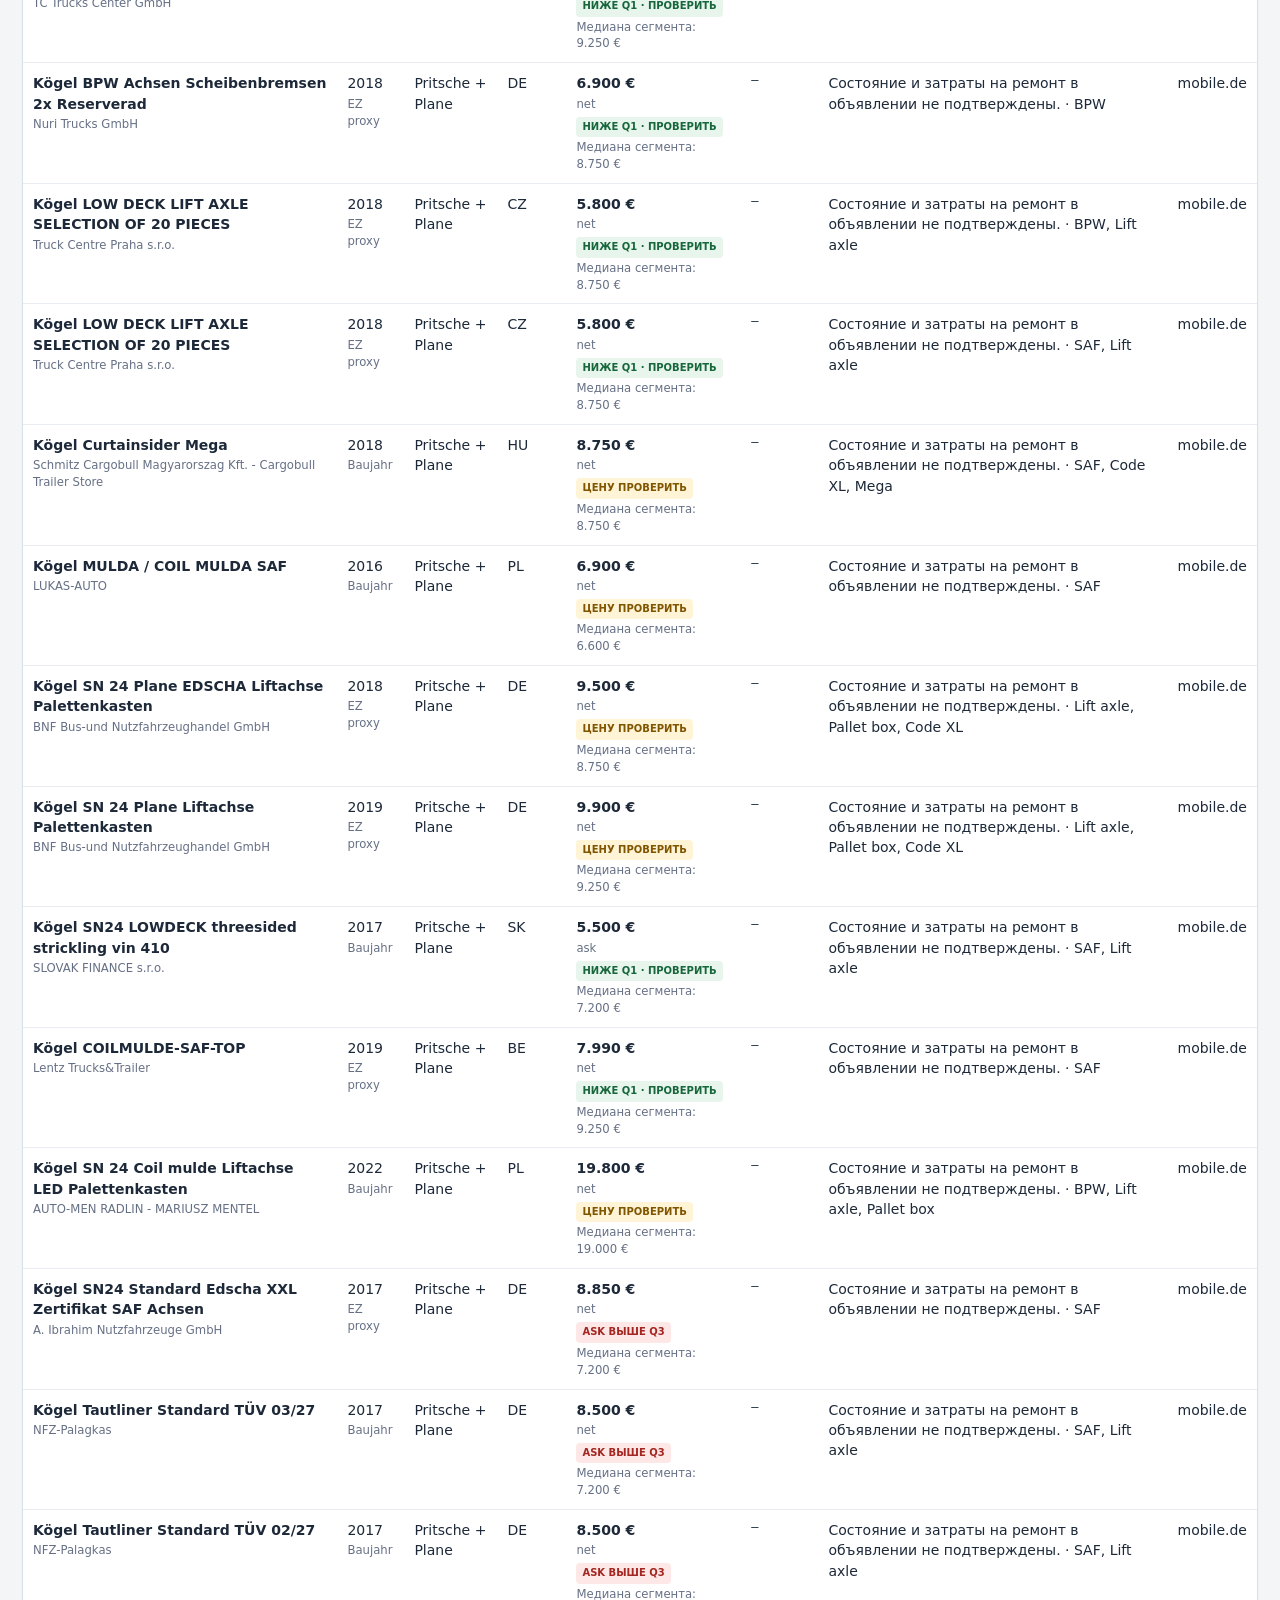
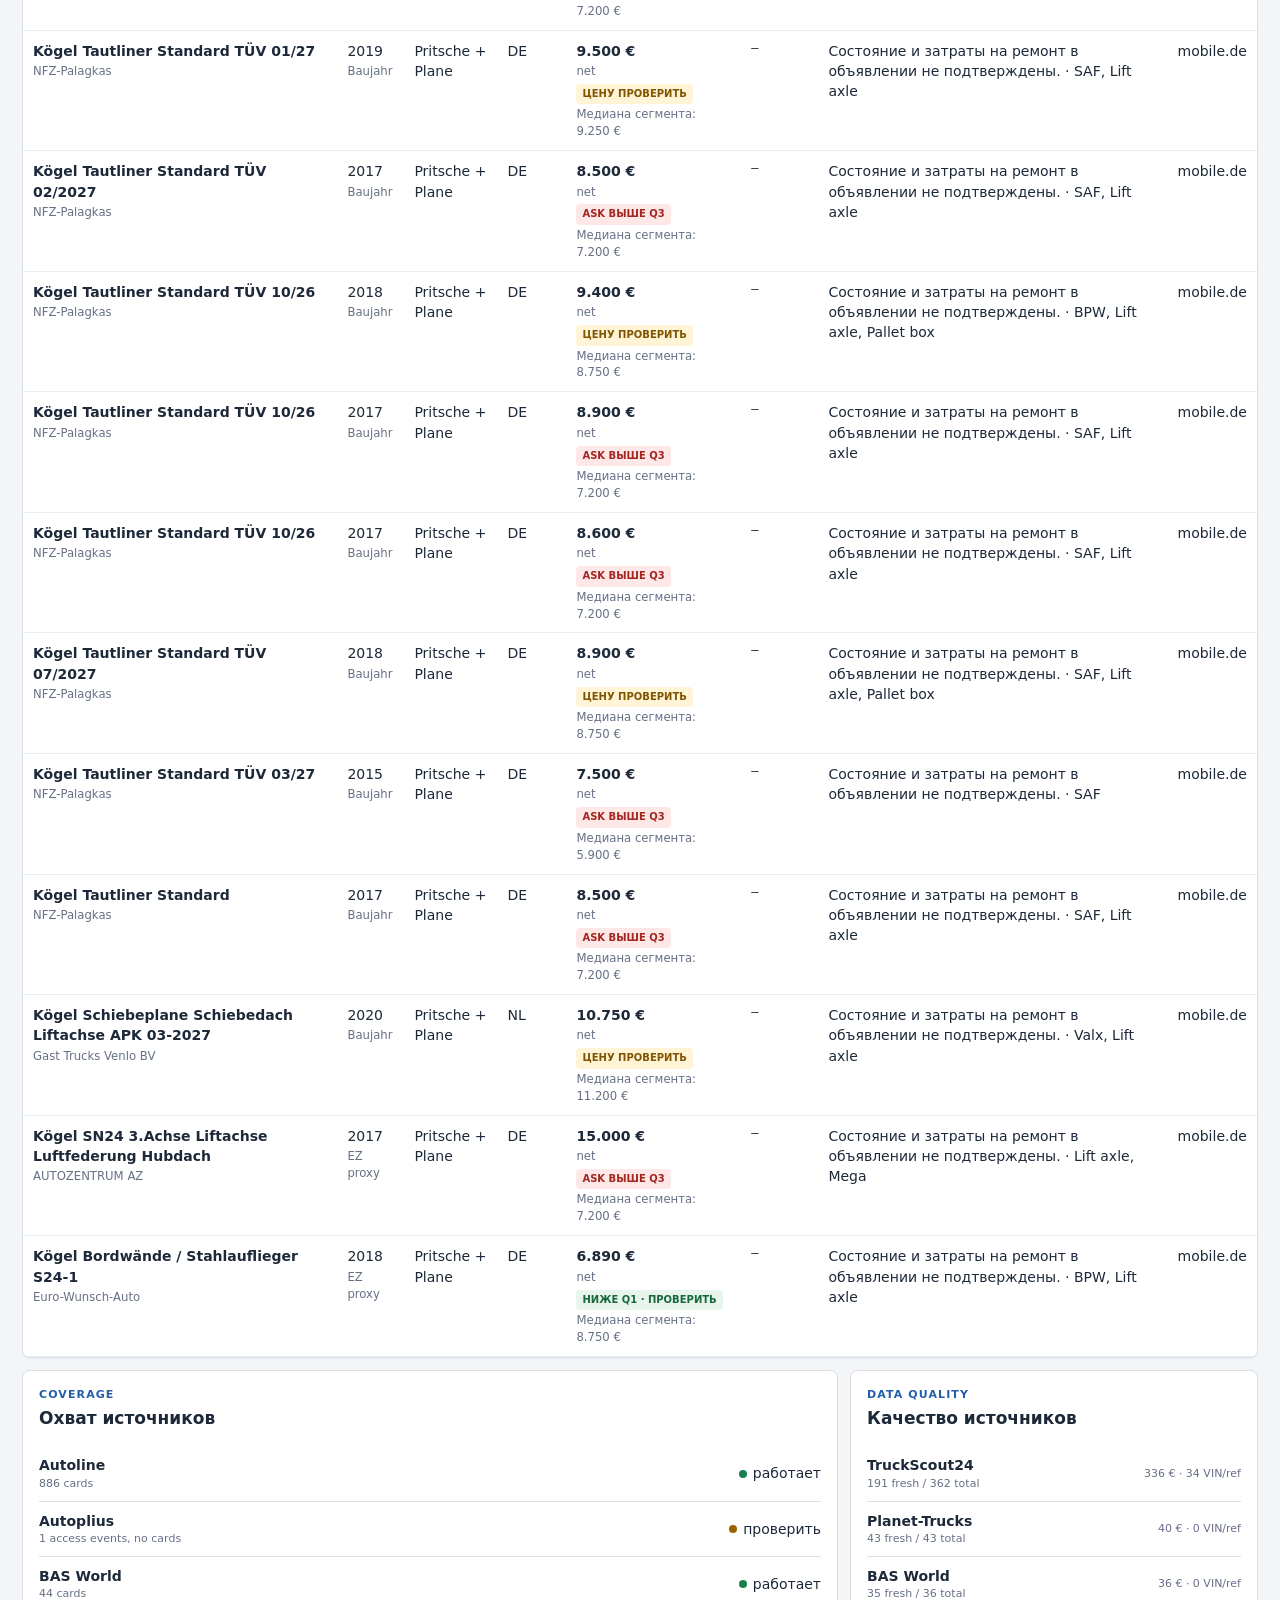
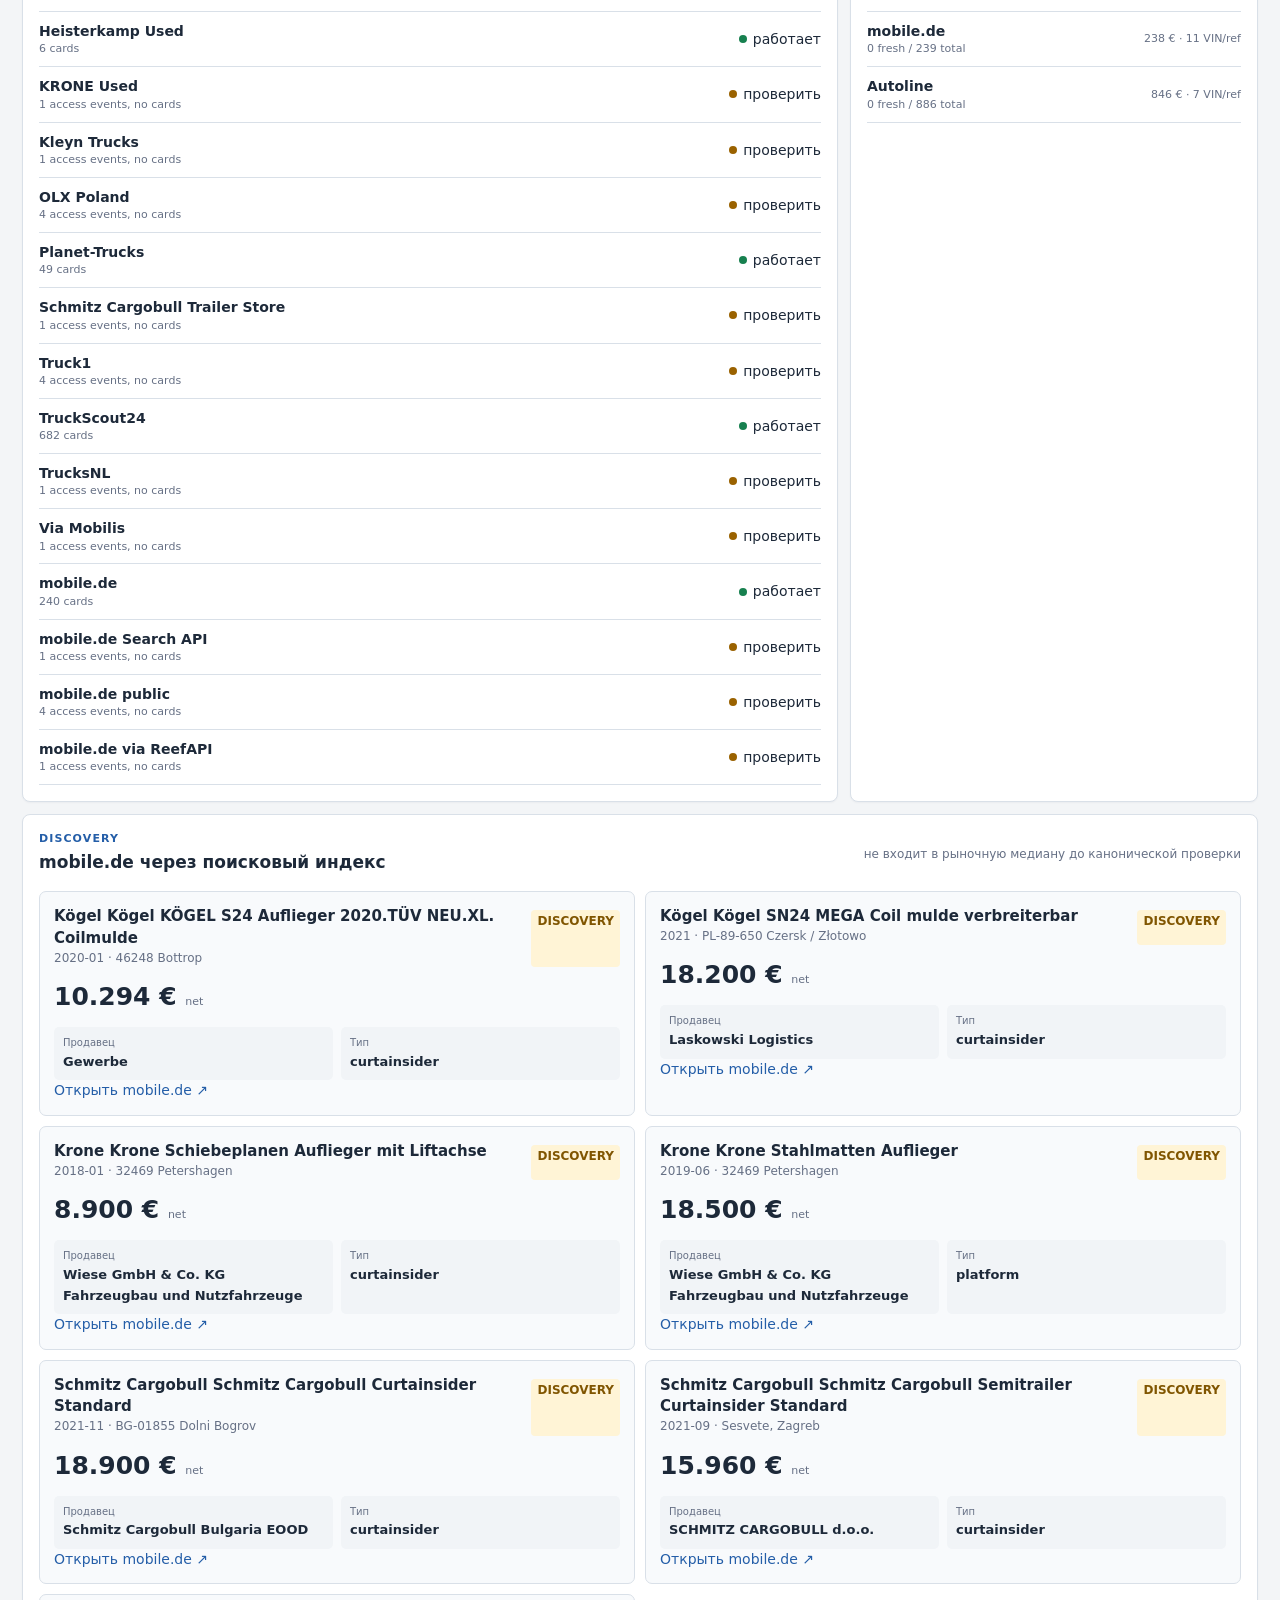
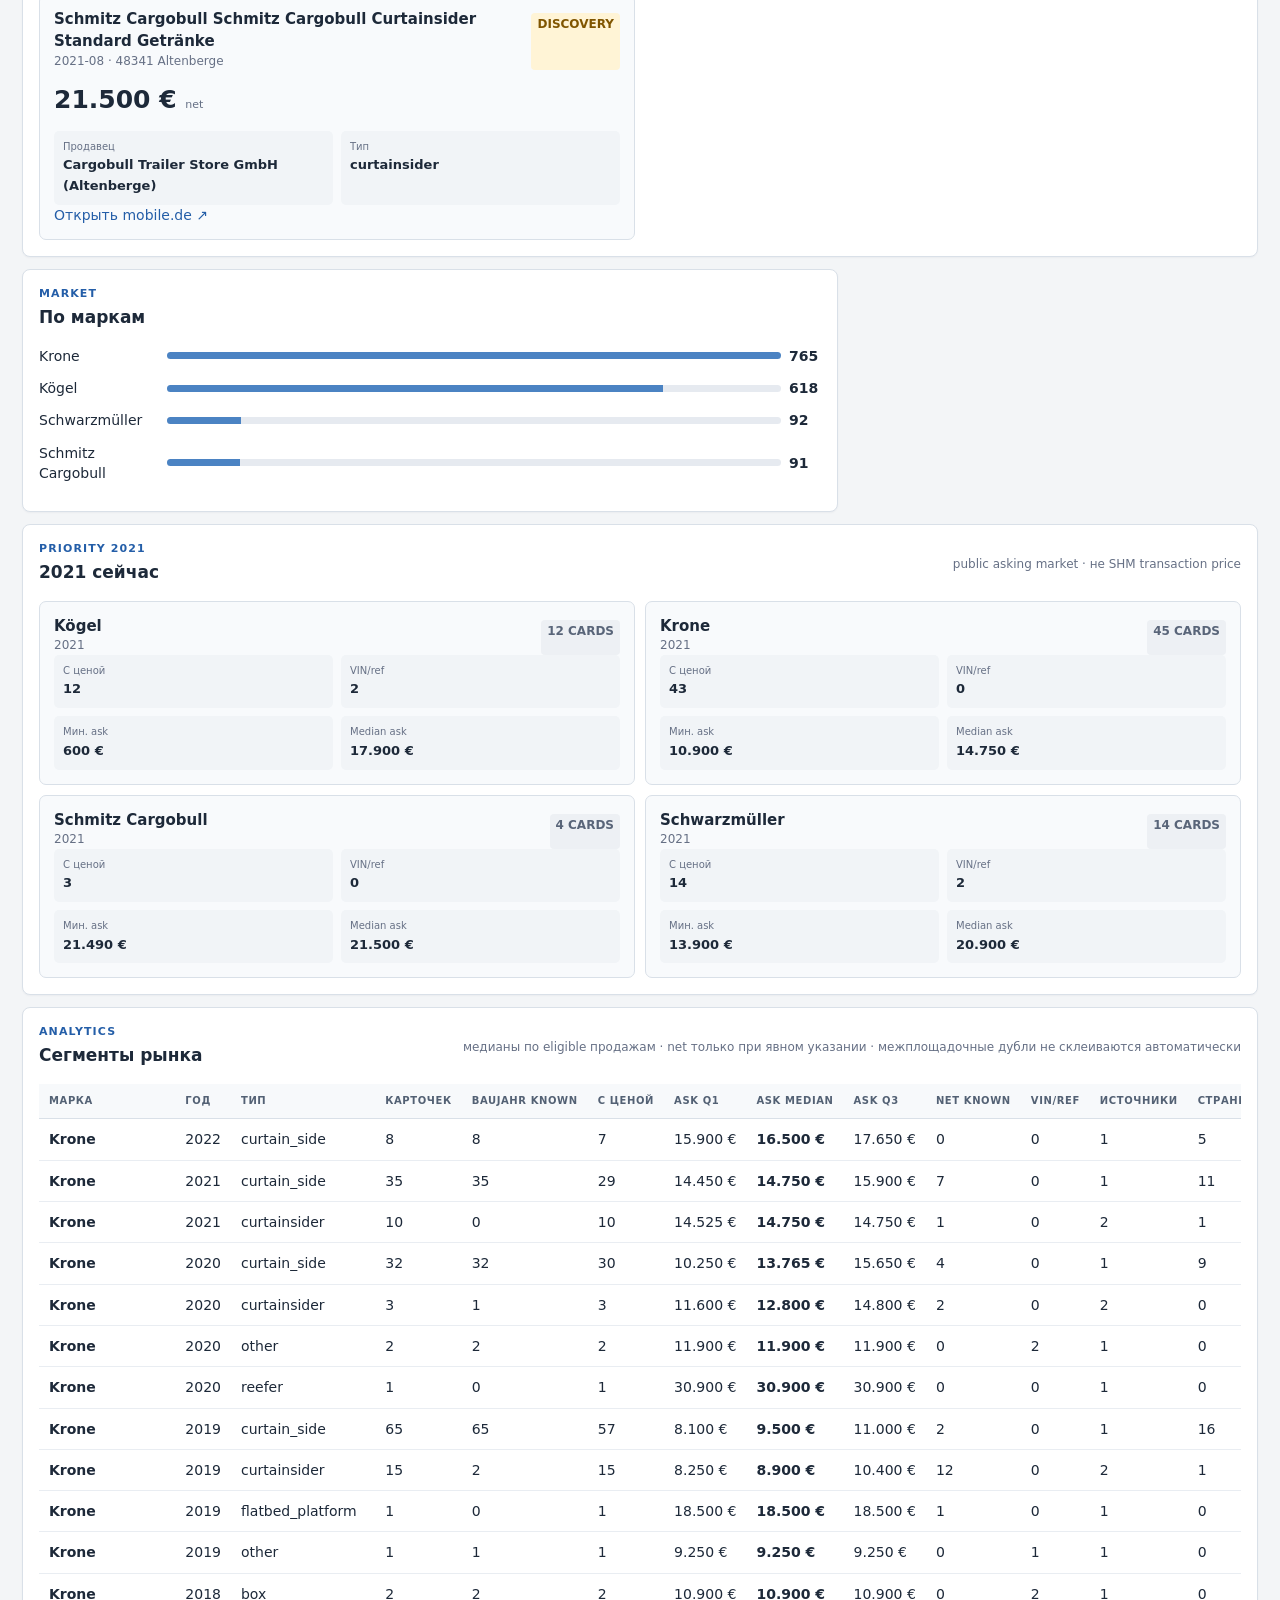
==== commit 3ba331cb: "Fix condition cell rendering in listing table" ====
--- a/docs/index.html
+++ b/docs/index.html
@@ -205,7 +205,7 @@
   </tr>`).join('');
 
   document.getElementById('listings').innerHTML=F.slice(0,100).map(x=>`<tr>
-    <td><a class="listing-title" target="_blank" rel="noopener" href="${esc(x.url||'#')}"><b>${esc(x.brand)} ${esc(x.model||'')}</b><small>${esc(x.seller||'Открыть объявление ↗')}</small></a></td><td>${esc(x.year||'—')}<small>${esc(yearBasisLabel(x))}</small></td><td>${esc(x.body_type||'other')}</td><td>${esc(x.country||'—')}</td><td><b>${euro(x.price_original)}</b><small>${esc(x.tax_basis&&x.tax_basis!=='unknown'?x.tax_basis:'ask')}</small>${badge(x._market.status)}<small>${x._market.median!=null?'Медиана сегмента: '+euro(x._market.median):'Нет надёжного сравнения'}</small></td><td class="mono">${esc(x.vin||x.vin_ref||'—')}</td><td>${esc([...(x.condition_flags||[]),...(x.features||[])].slice(0,5).join(', ')||'Оснащение не указано')+'<small>'+esc(conditionSummary(x))+'</small>}</td><td>${esc(x.source||'—')}</td>
+    <td><a class="listing-title" target="_blank" rel="noopener" href="${esc(x.url||'#')}"><b>${esc(x.brand)} ${esc(x.model||'')}</b><small>${esc(x.seller||'Открыть объявление ↗')}</small></a></td><td>${esc(x.year||'—')}<small>${esc(yearBasisLabel(x))}</small></td><td>${esc(x.body_type||'other')}</td><td>${esc(x.country||'—')}</td><td><b>${euro(x.price_original)}</b><small>${esc(x.tax_basis&&x.tax_basis!=='unknown'?x.tax_basis:'ask')}</small>${badge(x._market.status)}<small>${x._market.median!=null?'Медиана сегмента: '+euro(x._market.median):'Нет надёжного сравнения'}</small></td><td class="mono">${esc(x.vin||x.vin_ref||'—')}</td><td>${esc(conditionSummary(x)+((x.features||[]).length?' · '+x.features.slice(0,4).join(', '):''))}</td><td>${esc(x.source||'—')}</td>
   </tr>`).join('') || '<tr><td colspan="8" class="empty">По текущим фильтрам объявлений нет.</td></tr>';
 
   document.getElementById('syncStatus').textContent='Данные: '+(data.updated_at||'нет отметки');
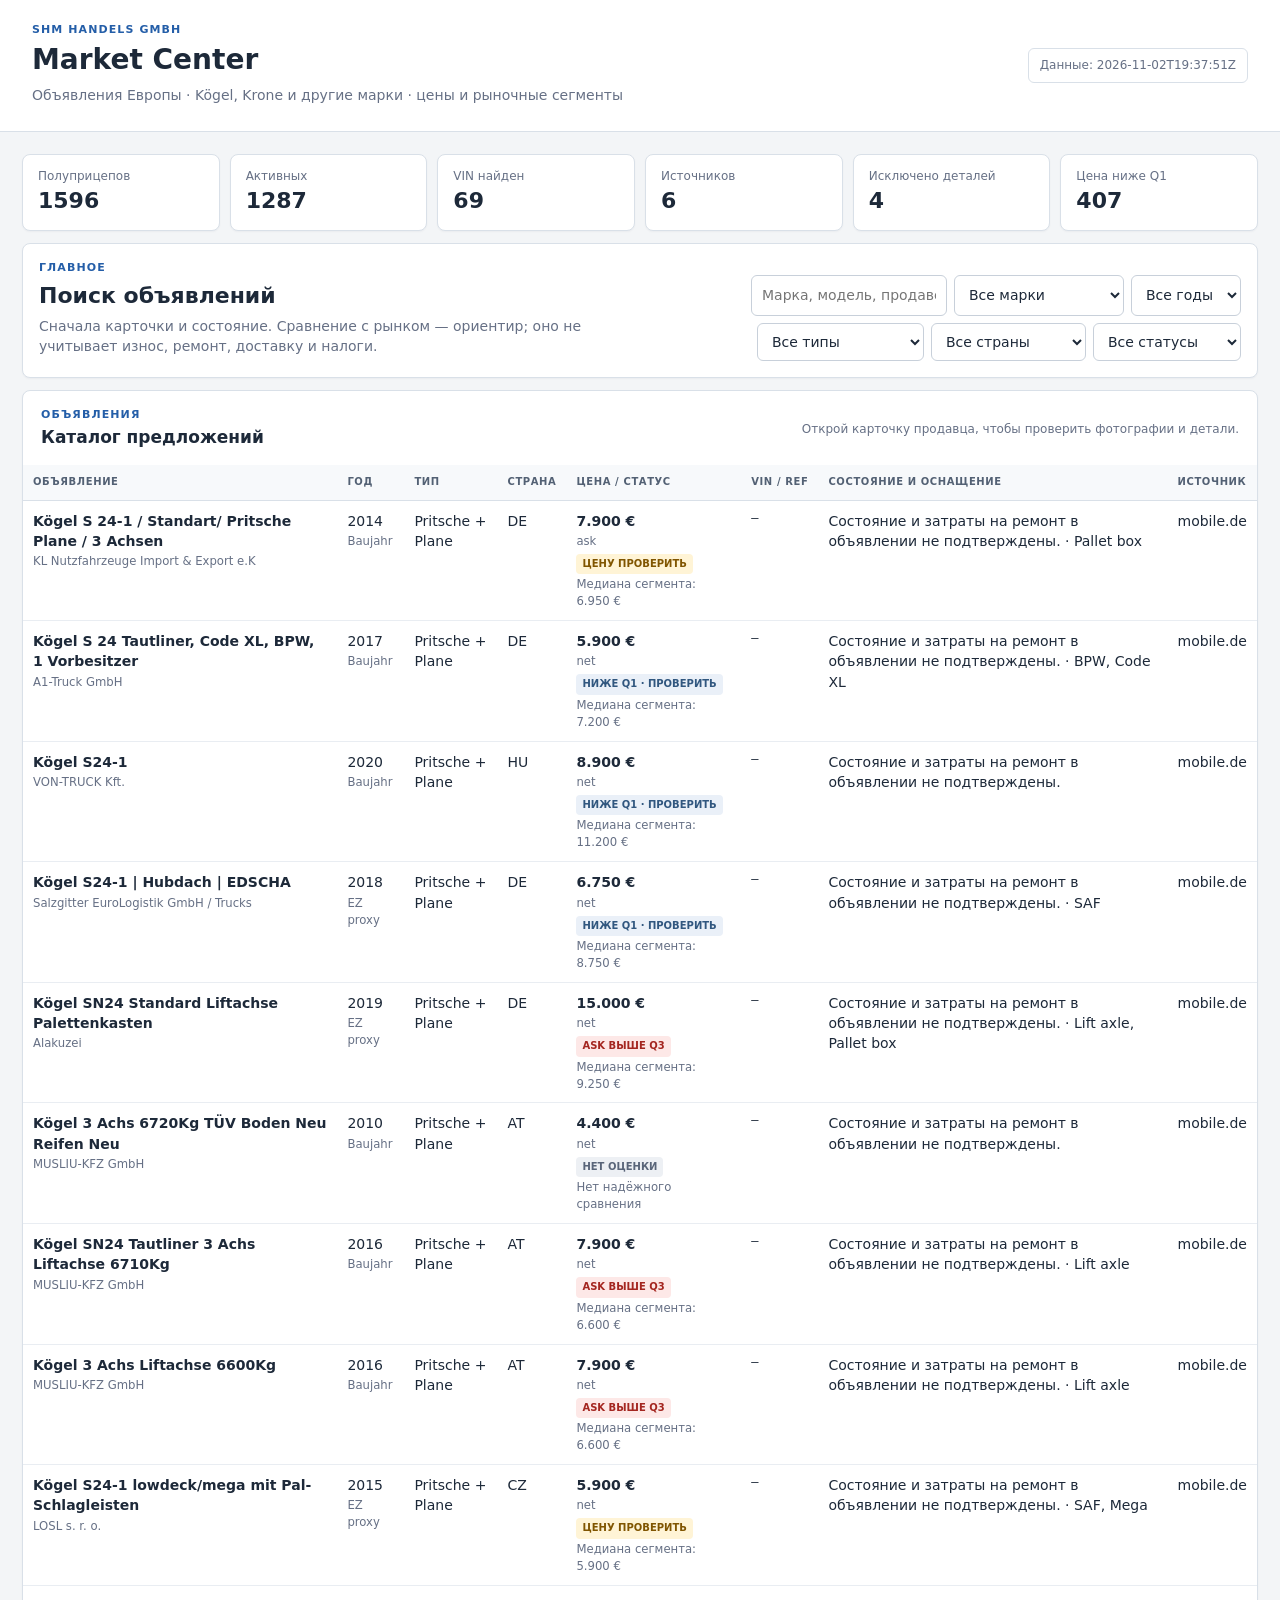
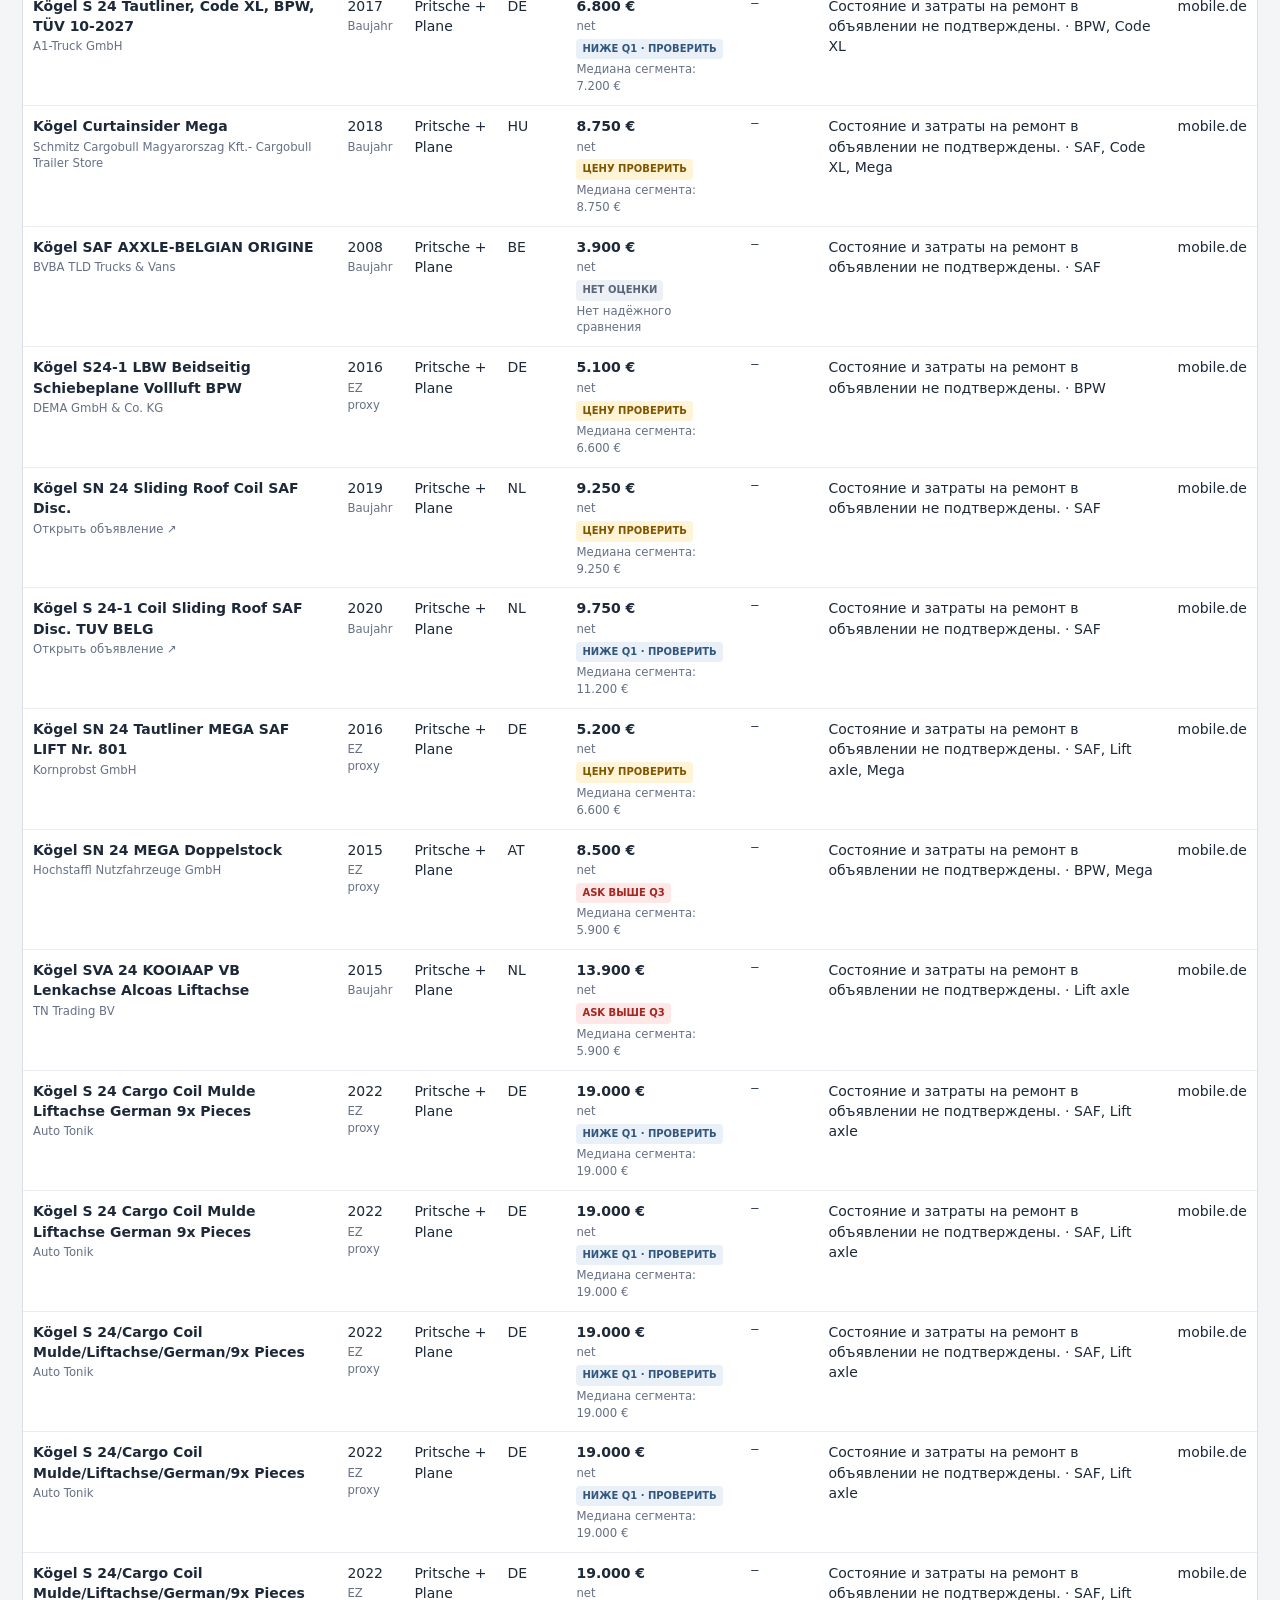
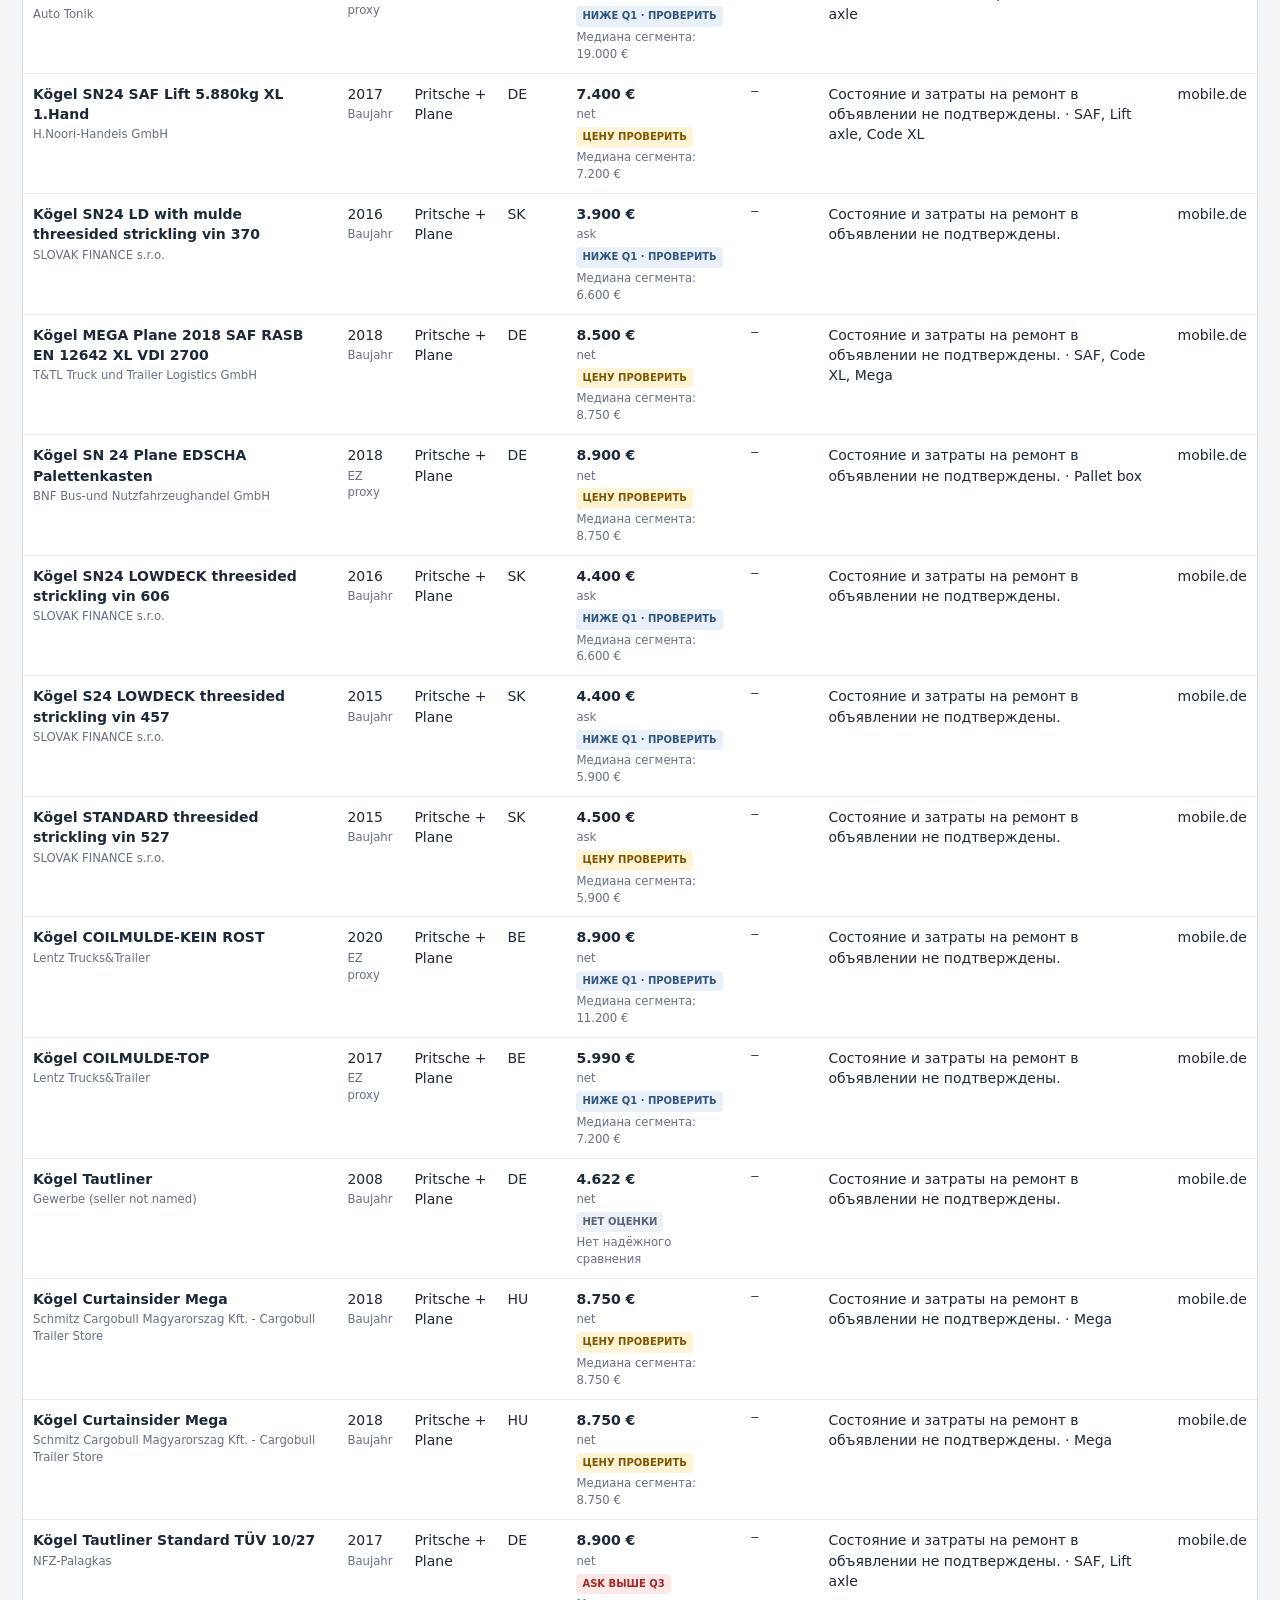
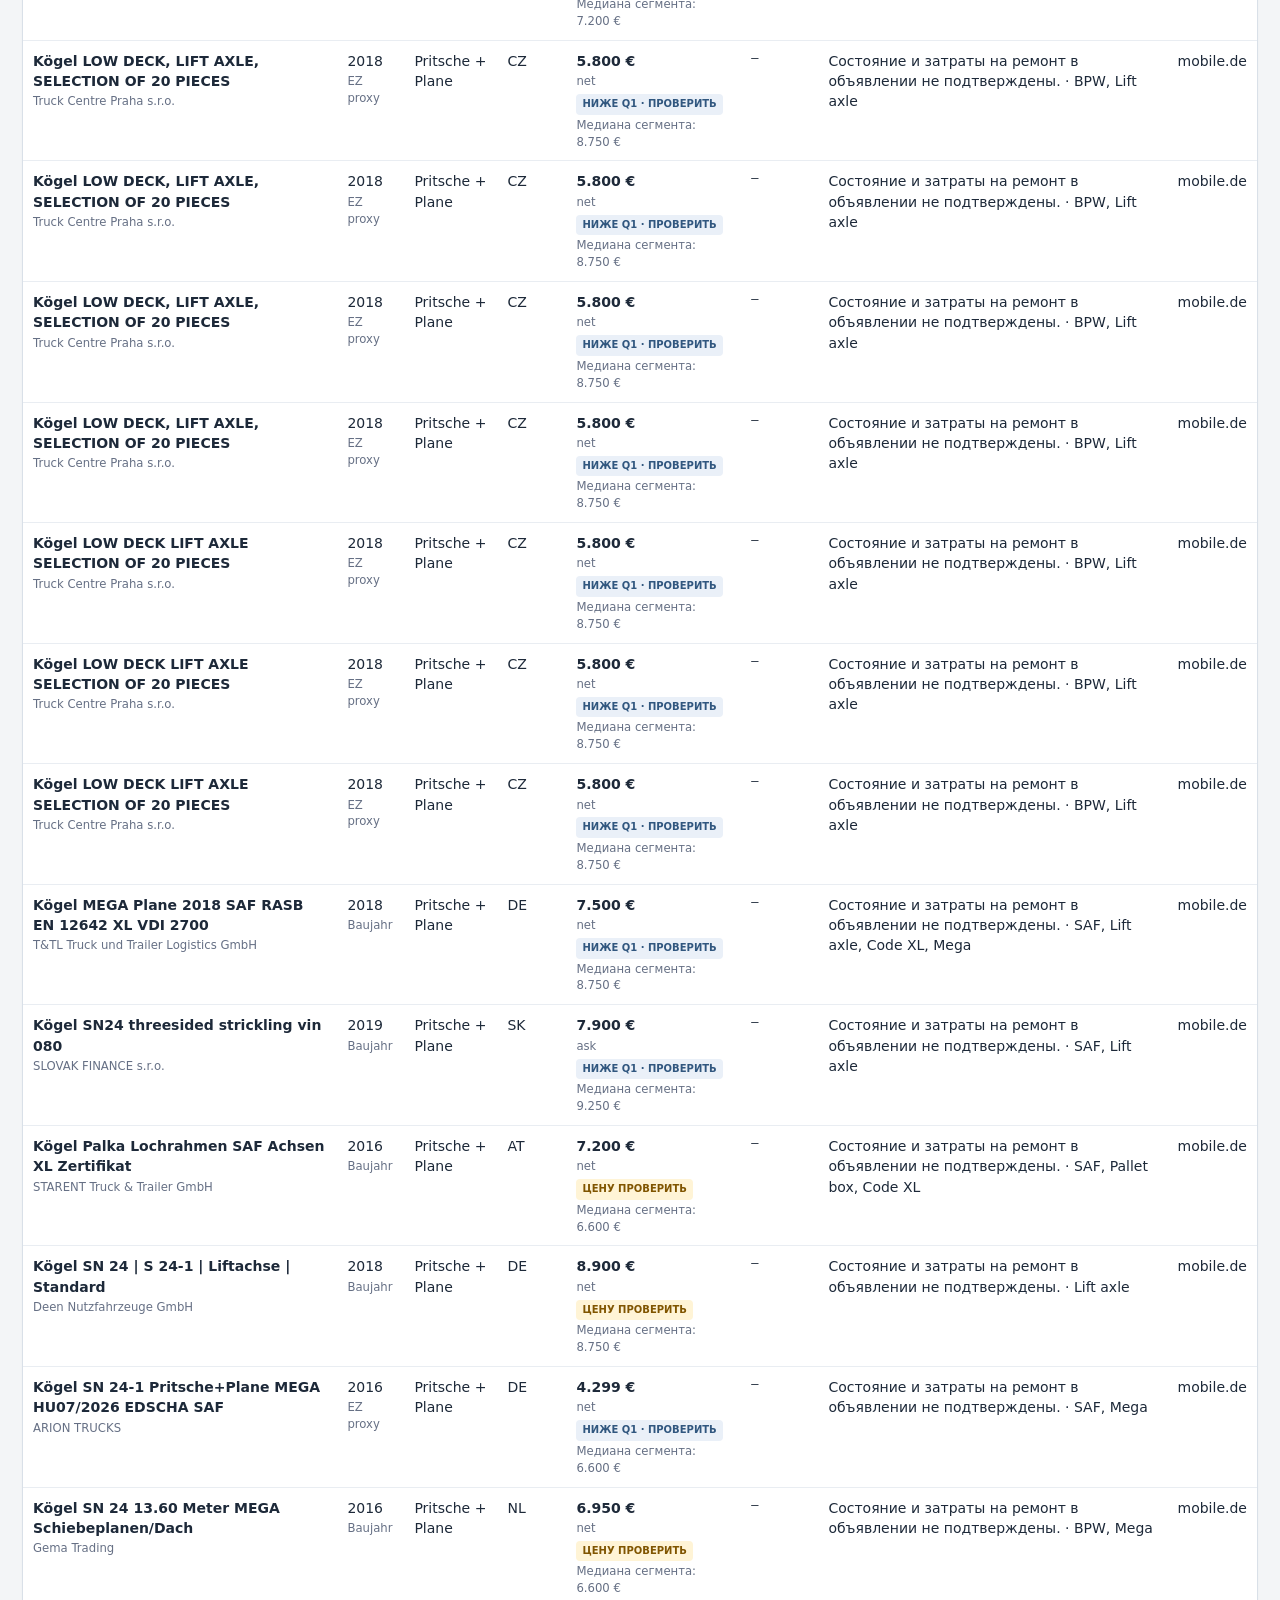
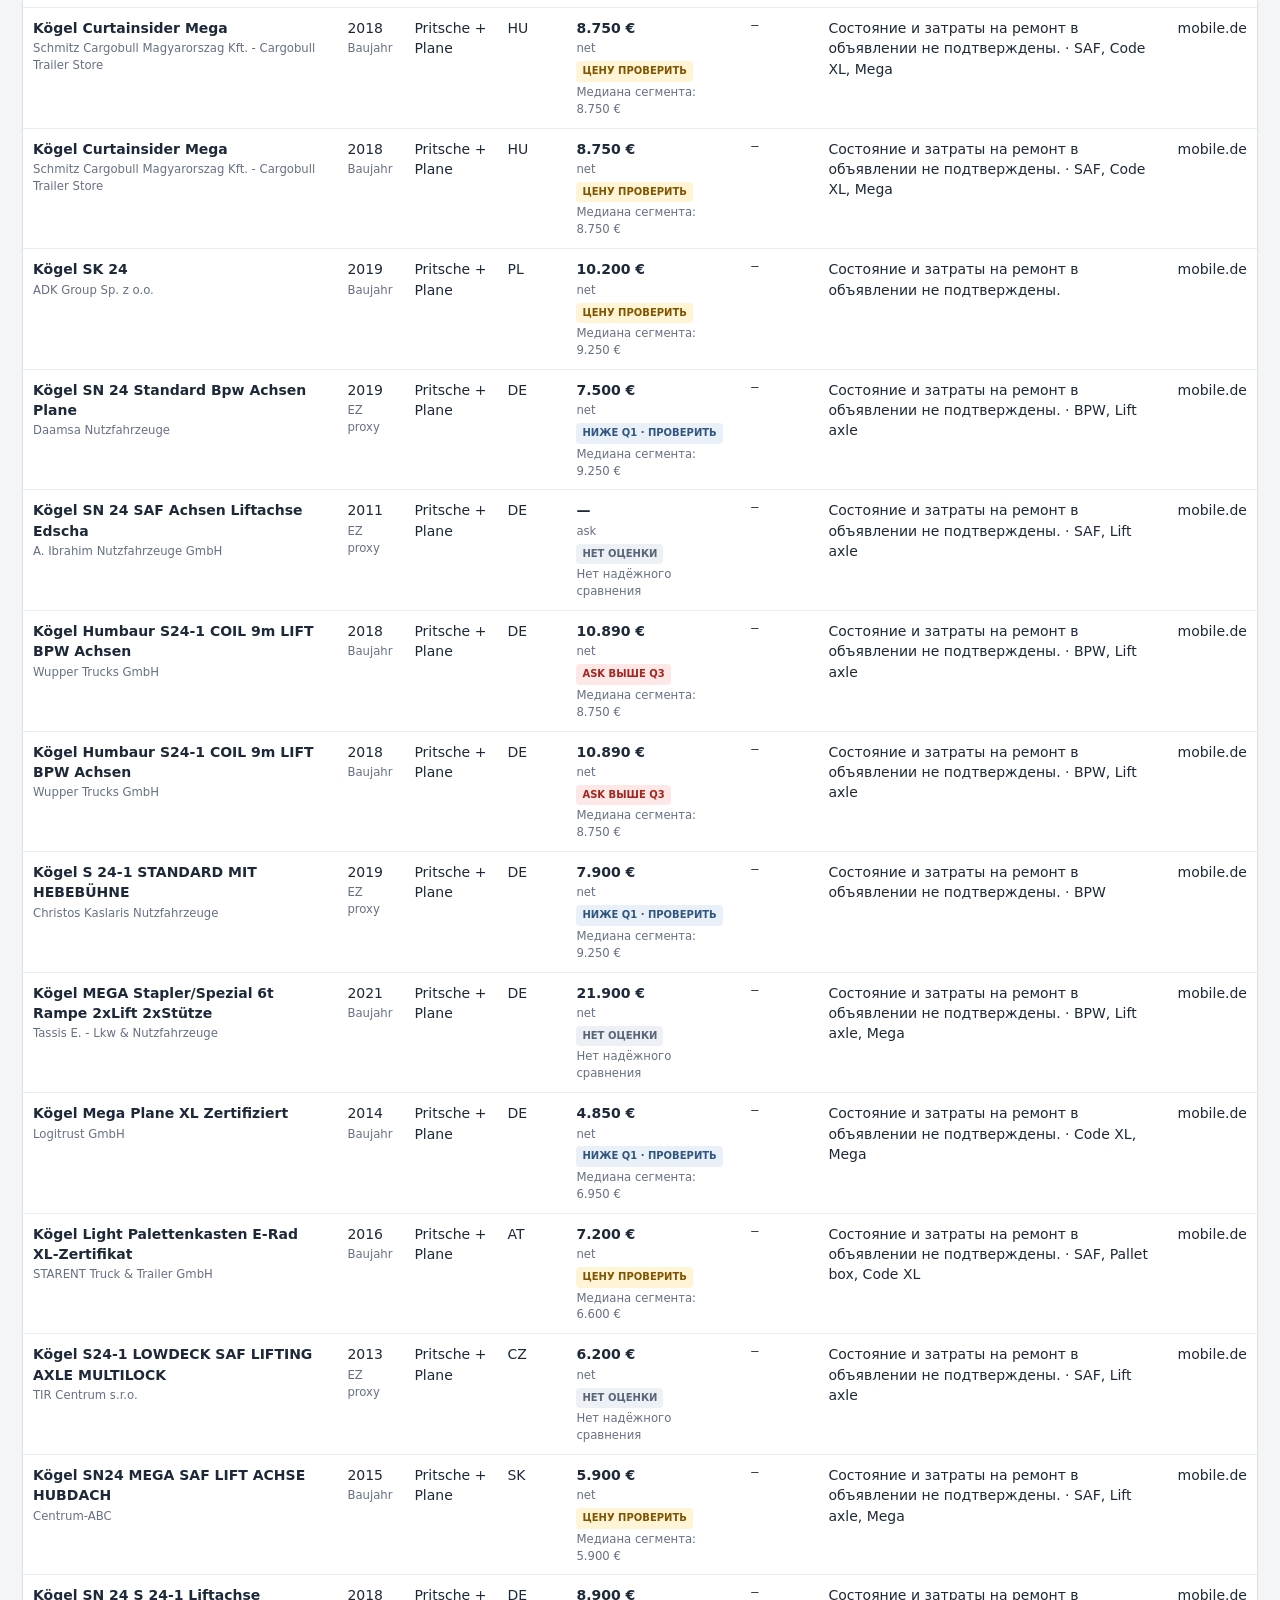
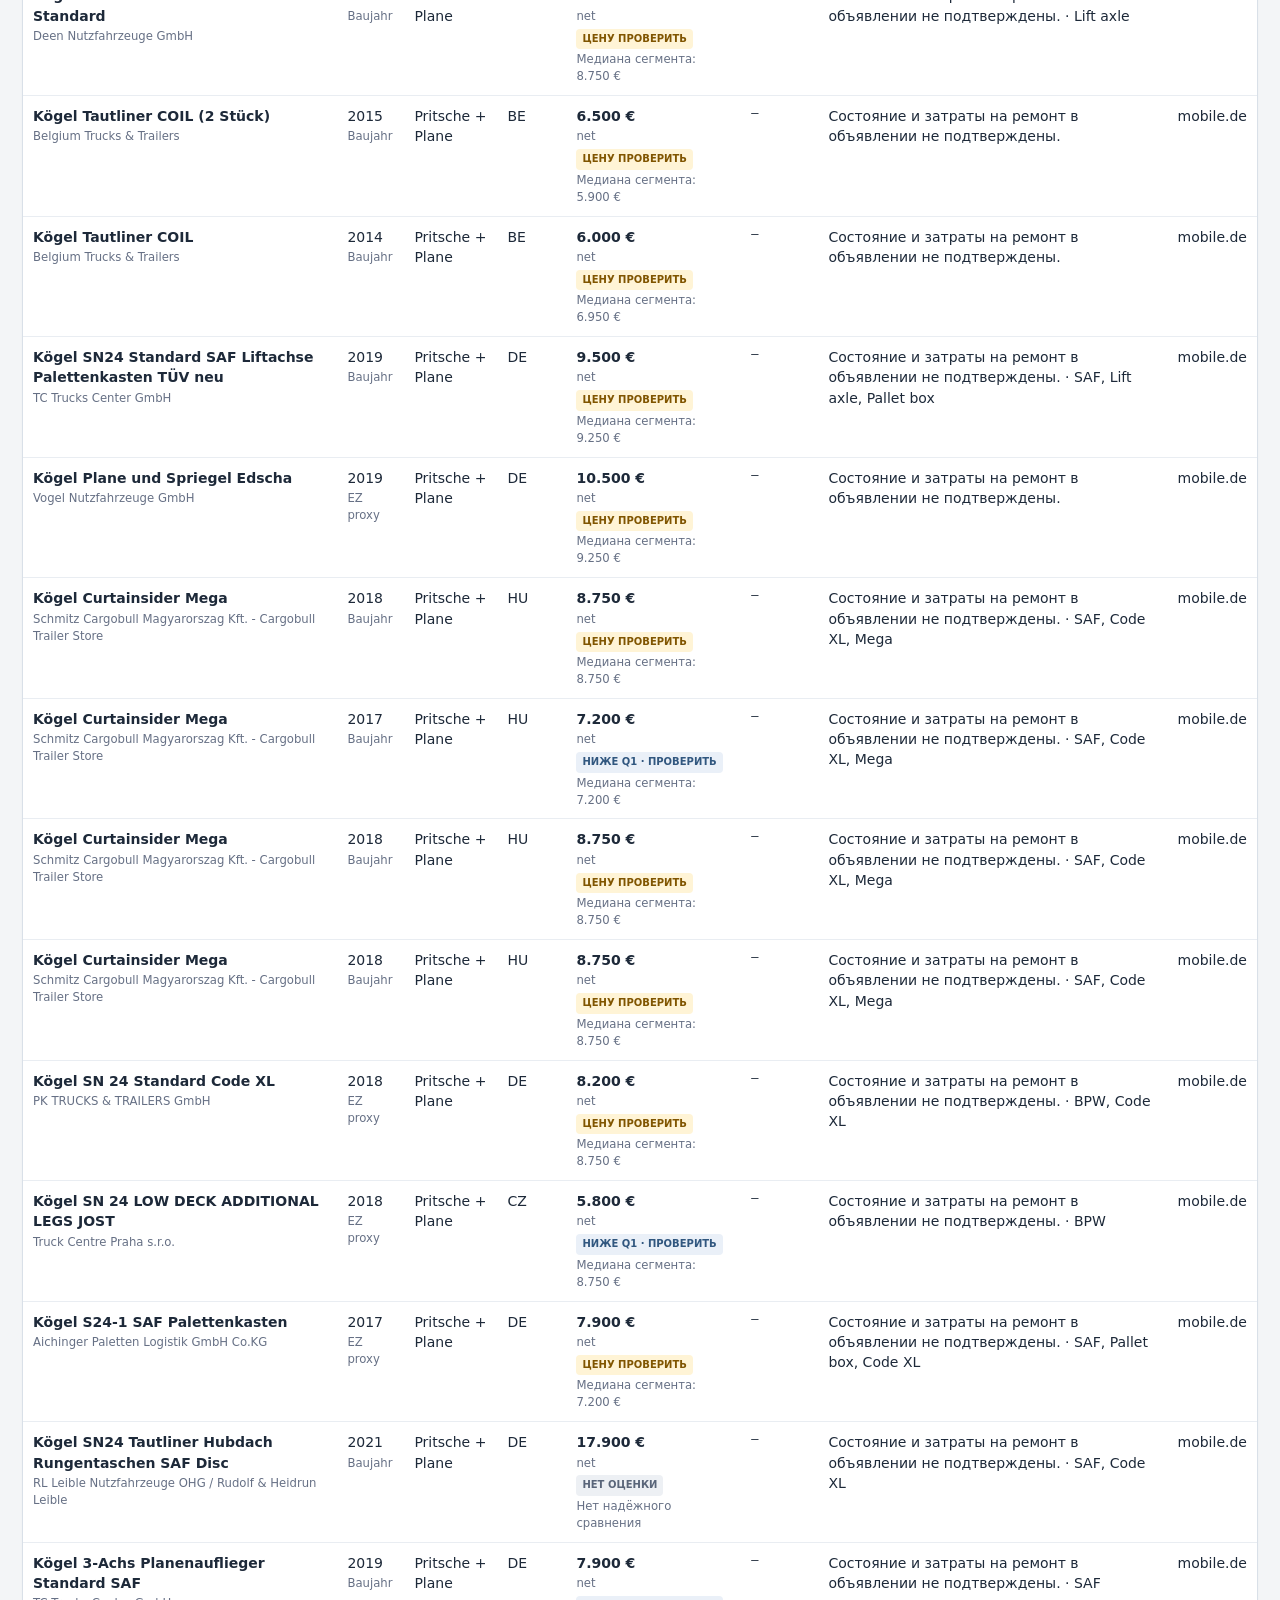
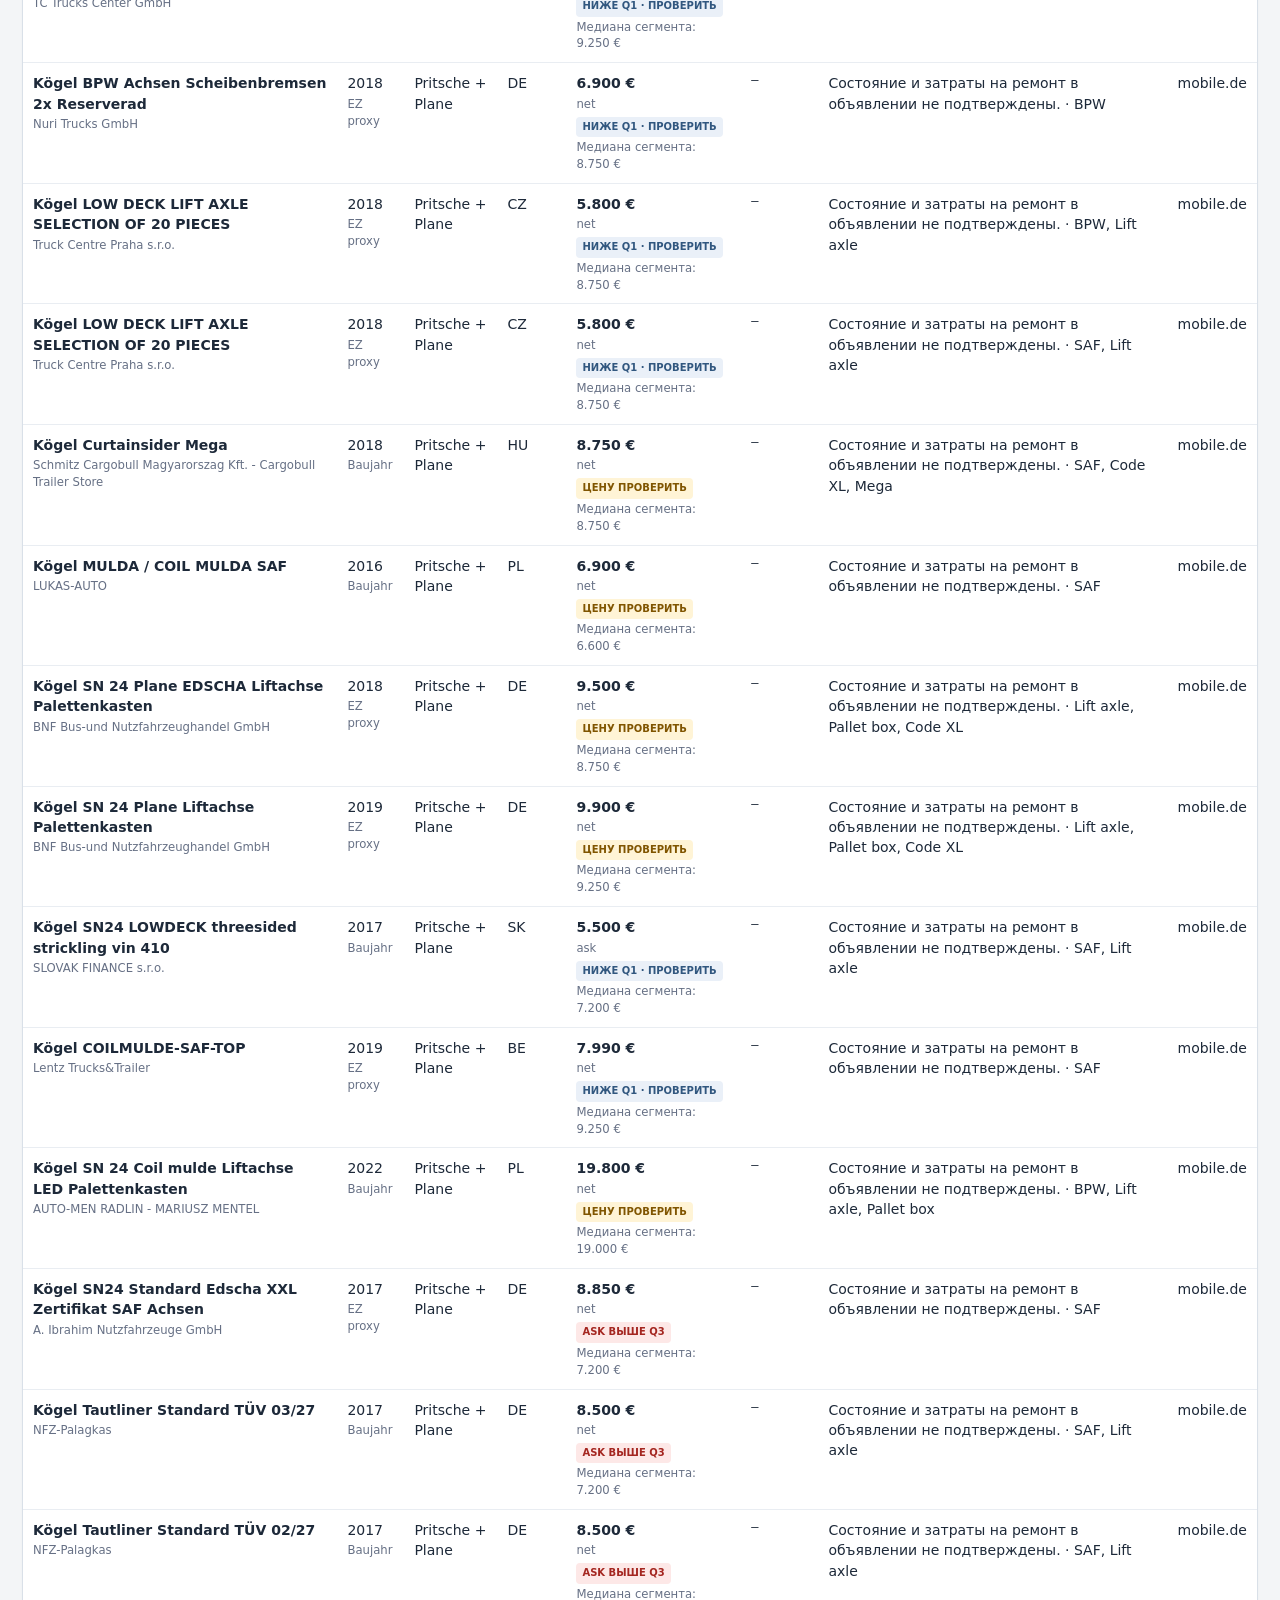
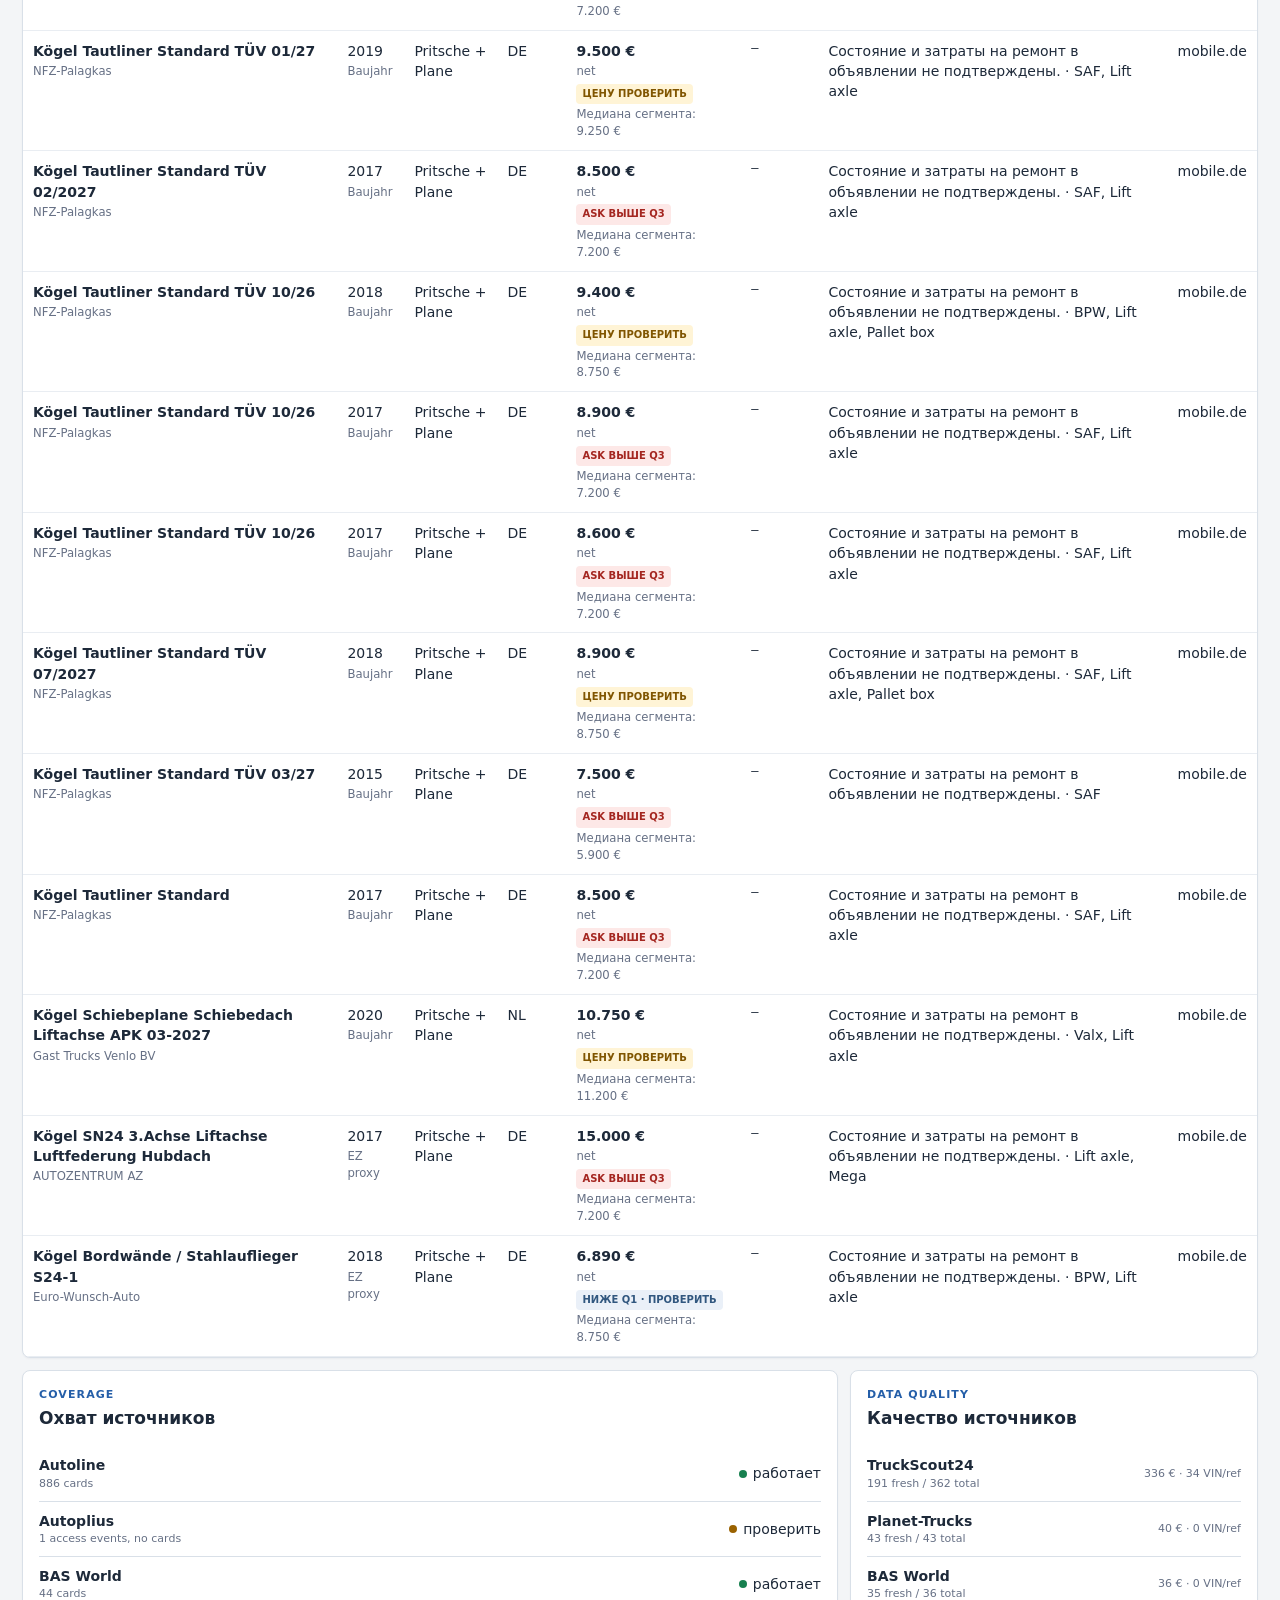
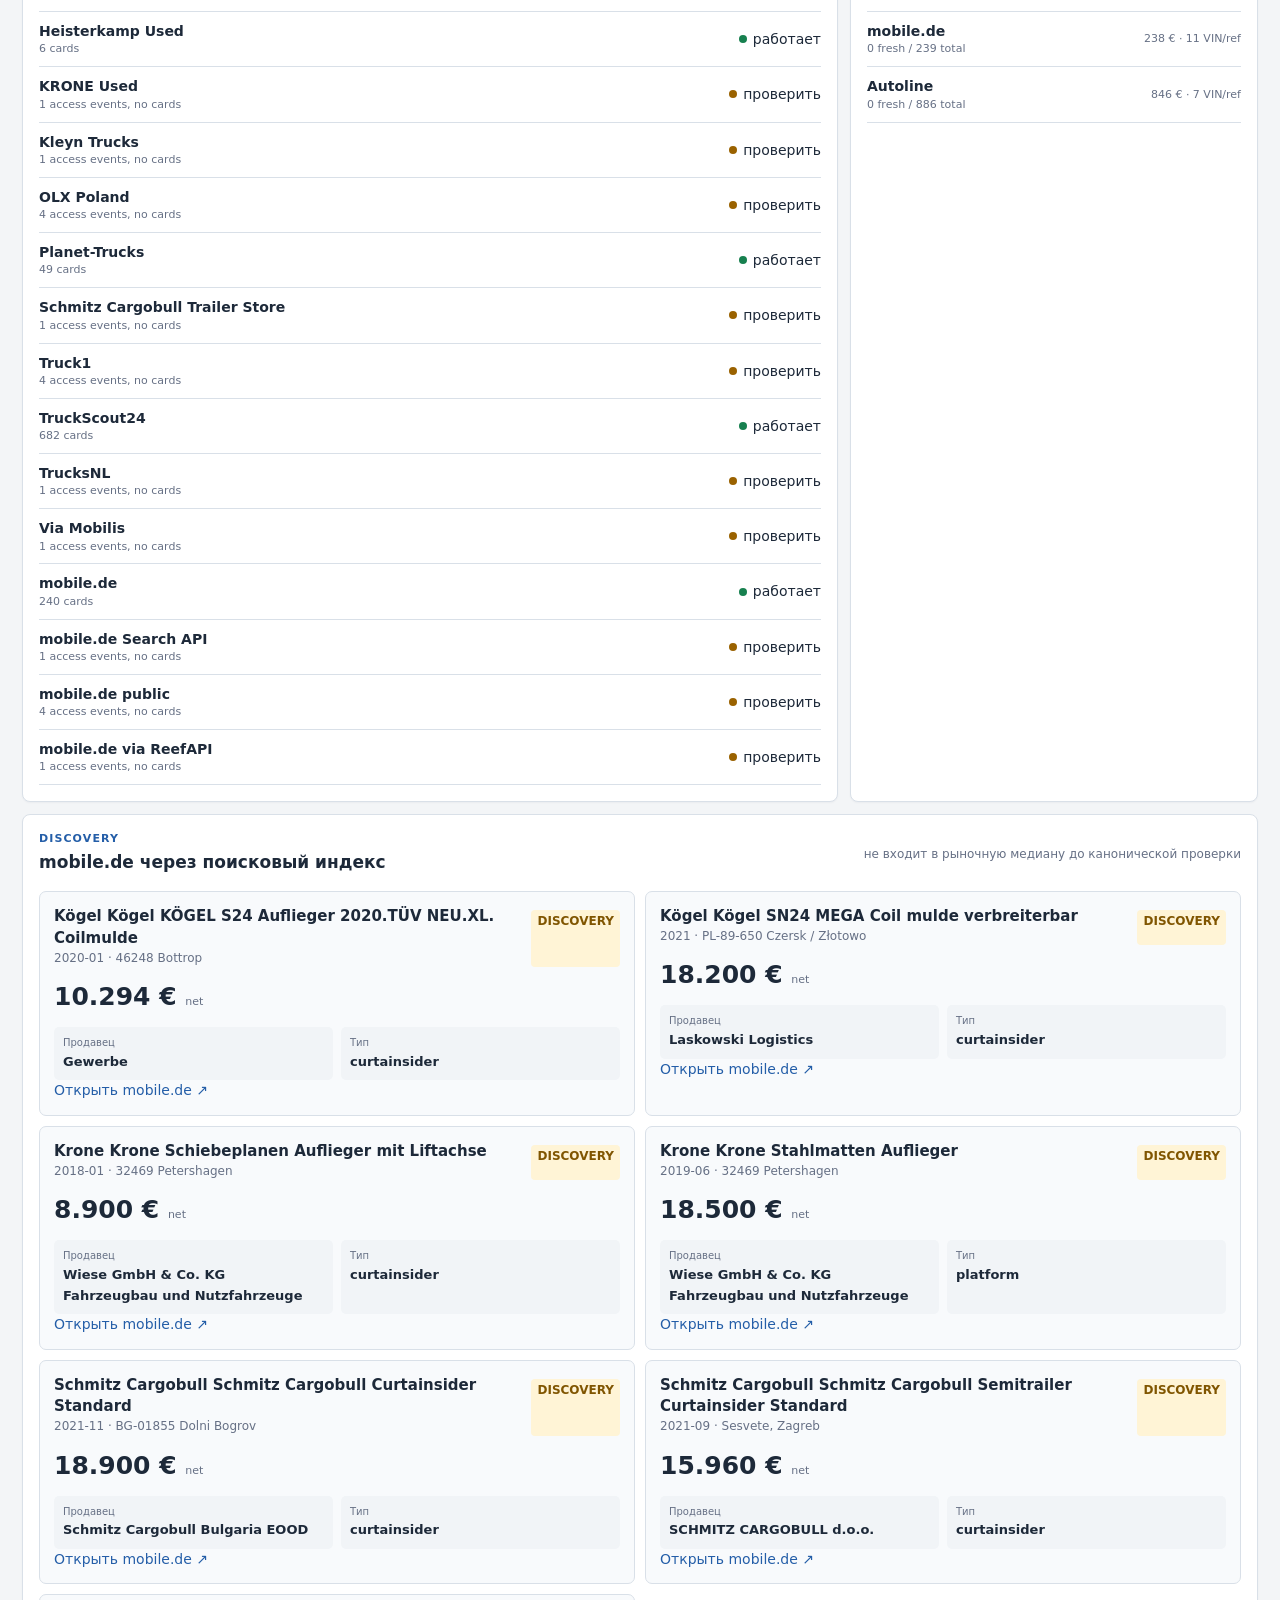
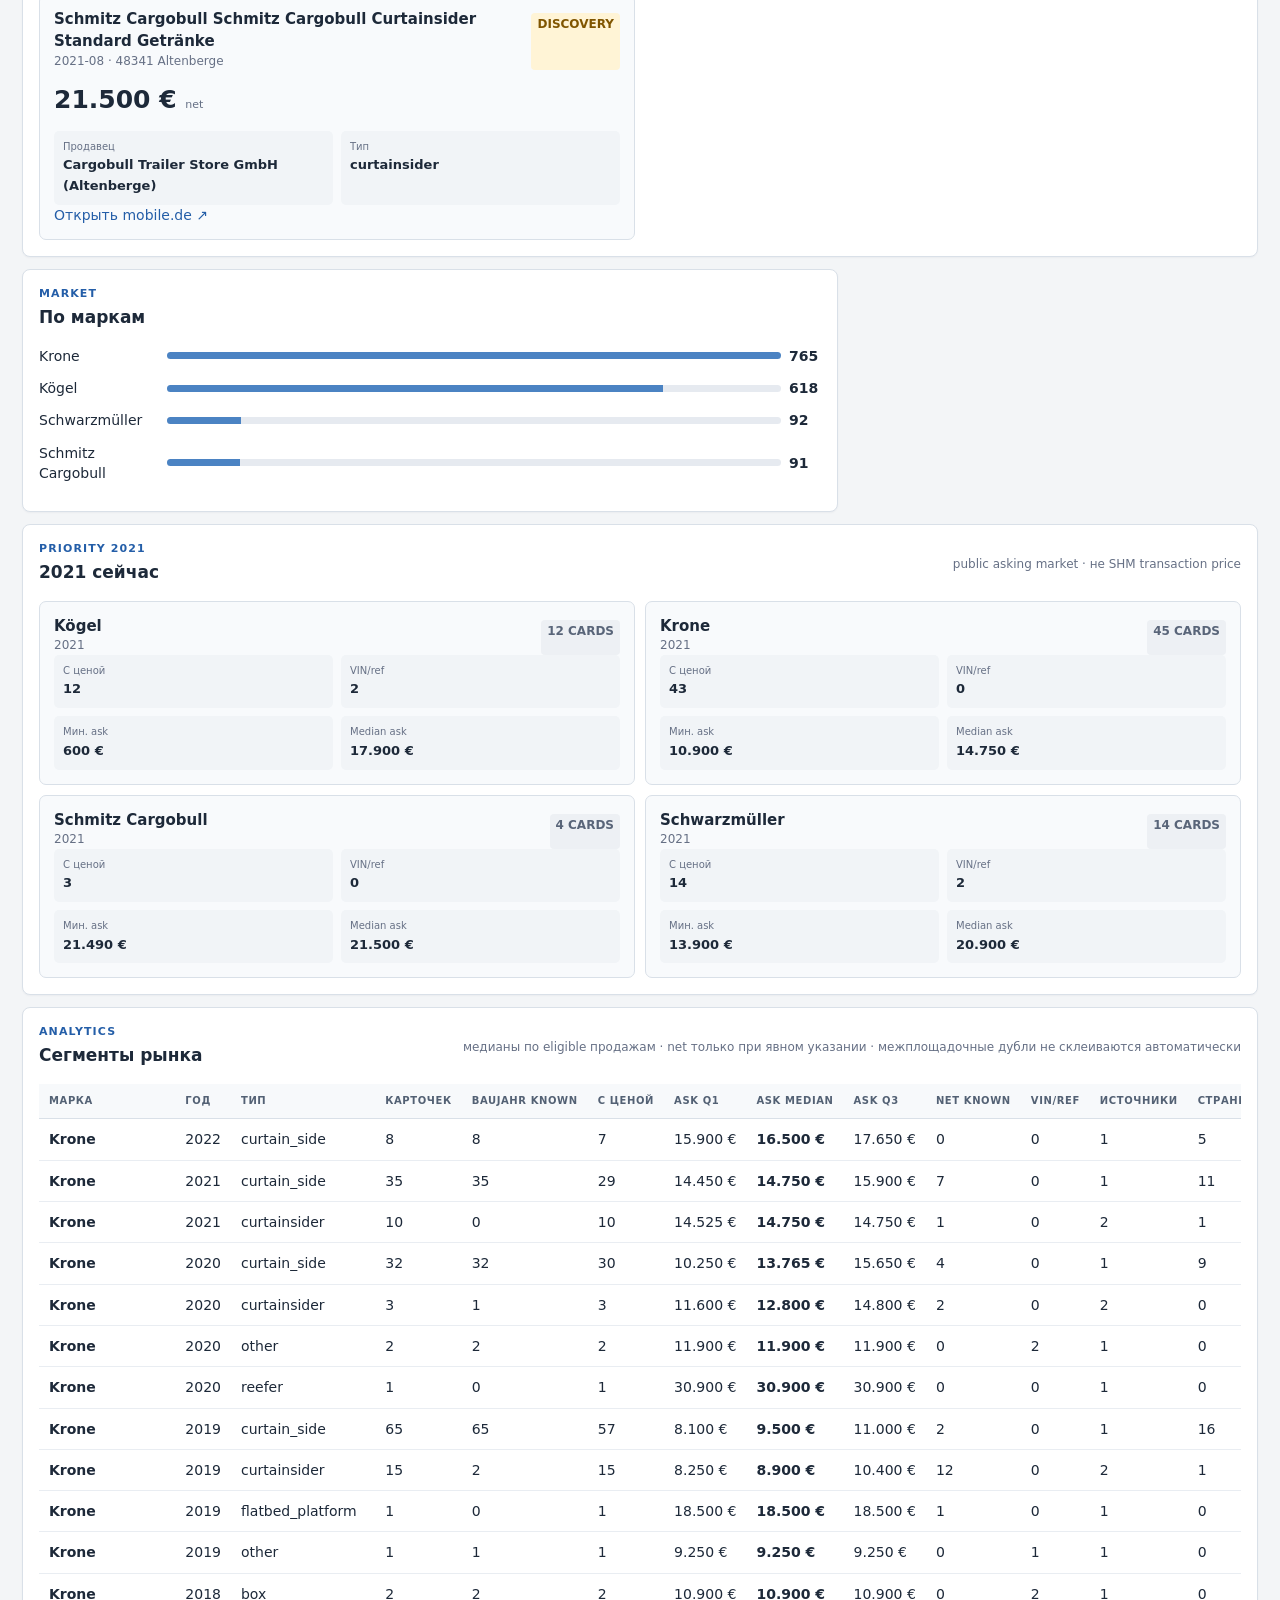
==== commit f361005d: "Refresh neutral Market Center styles" ====
--- a/docs/index.html
+++ b/docs/index.html
@@ -4,7 +4,7 @@
   <meta charset="utf-8">
   <meta name="viewport" content="width=device-width,initial-scale=1">
   <title>SHM Market Center</title>
-  <link rel="stylesheet" href="market_center.css?v=20261102-catalog">
+  <link rel="stylesheet" href="market_center.css?v=20261102-catalog2">
 </head>
 <body>
   <header class="topbar">
--- a/docs/market_center.css
+++ b/docs/market_center.css
@@ -1 +1 @@
-:root{--bg:#f3f5f7;--panel:#fff;--panel2:#f8fafc;--text:#1d2939;--muted:#667085;--line:#d9e0e8;--accent:#245ea8;--good:#17804f;--warn:#9a6200;--bad:#b42318}*{box-sizing:border-box}body{margin:0;background:var(--bg);color:var(--text);font:14px/1.45 Inter,ui-sans-serif,system-ui,-apple-system,Segoe UI,Roboto}.topbar{padding:22px 32px;border-bottom:1px solid var(--line);display:flex;justify-content:space-between;gap:20px;align-items:center;background:#fff;z-index:5}.eyebrow,.section-label{font-size:11px;font-weight:700;letter-spacing:.1em;text-transform:uppercase;color:var(--accent)}h1{font-size:28px;margin:2px 0 0}h2{font-size:22px;margin:4px 0}h3{margin:3px 0;font-size:17px}.topbar p,.hero p{margin:4px 0;color:var(--muted)}.status{font-size:12px;color:var(--muted);padding:8px 11px;border:1px solid var(--line);border-radius:6px;background:#fff}main{max-width:1480px;margin:auto;padding:22px}.kpis{display:grid;grid-template-columns:repeat(6,1fr);gap:10px;margin-bottom:12px}.kpi,.panel{background:var(--panel);border:1px solid var(--line);border-radius:8px;box-shadow:0 1px 2px #1018280a}.kpi{padding:13px 15px}.kpi span{display:block;color:var(--muted);font-size:12px}.kpi strong{font-size:22px}.hero{padding:18px 20px;display:flex;justify-content:space-between;align-items:end;gap:20px;margin-bottom:12px}.filters{display:flex;gap:7px;flex-wrap:wrap;justify-content:flex-end}select,input{background:#fff;color:var(--text);border:1px solid #c8d0da;border-radius:6px;padding:9px 10px;outline:none;font:inherit}select:focus,input:focus{border-color:#5485c4;box-shadow:0 0 0 2px #245ea81a}.grid{display:grid;grid-template-columns:2fr 1fr;gap:12px}.panel{padding:16px;min-width:0}.span2{grid-column:span 2}.catalogue{padding:0;overflow:hidden}.catalogue .panel-head{padding:16px 18px 12px;margin:0}.panel-head{display:flex;align-items:center;justify-content:space-between;gap:12px;margin-bottom:13px}.muted{font-size:12px;color:var(--muted)}.cards{display:grid;grid-template-columns:repeat(2,minmax(0,1fr));gap:10px}.deal-card{background:var(--panel2);border:1px solid var(--line);border-radius:7px;padding:14px}.deal-top{display:flex;justify-content:space-between;gap:10px}.deal-top b{display:block;font-size:15px}.deal-top span{display:block;color:var(--muted);font-size:12px}.deal-price{font-size:25px;font-weight:750;margin:12px 0}.deal-price small{font-size:11px;color:var(--muted);font-weight:500}.deal-grid{display:grid;grid-template-columns:1fr 1fr;gap:8px}.deal-grid div{background:#f1f4f7;border-radius:5px;padding:9px}.deal-grid span{display:block;font-size:10px;color:var(--muted)}.deal-grid b{font-size:13px}.deal-card p{color:var(--muted);min-height:21px}.deal-card a{color:var(--accent);text-decoration:none}.badge{display:inline-block;font-size:10px;font-weight:750;padding:3px 6px;margin-top:4px;border-radius:4px;white-space:nowrap}.badge.interesting{background:#e7f5ec;color:#17663c}.badge.check{background:#fff4d6;color:#805500}.badge.expensive{background:#fde8e7;color:#a42620}.badge.excluded{background:#fde8e7;color:#a42620}.badge.unknown{background:#edf0f4;color:#596579}.coverage-row{display:flex;justify-content:space-between;gap:12px;border-bottom:1px solid var(--line);padding:9px 0}.coverage-row b,.coverage-row span{display:block}.coverage-row span{font-size:11px;color:var(--muted)}.right{display:flex;align-items:center;gap:6px}.dot{width:8px;height:8px;border-radius:50%;background:#667}.dot.live{background:var(--good)}.dot.partial{background:var(--warn)}.dot.blocked{background:var(--bad)}.bar-row{display:grid;grid-template-columns:120px 1fr 32px;gap:8px;align-items:center;margin:12px 0}.bar{height:7px;background:#e6eaf0;border-radius:99px;overflow:hidden}.bar i{display:block;height:100%;background:#4b83c3}.table-wrap{overflow:auto}table{width:100%;border-collapse:collapse;min-width:1050px}th{position:sticky;top:0;background:#f7f9fb;font-size:10px;letter-spacing:.06em;text-transform:uppercase;color:#536174;text-align:left;padding:10px;border-bottom:1px solid var(--line);white-space:nowrap}td{padding:10px;border-bottom:1px solid #e9edf2;vertical-align:top}tbody tr:hover{background:#f8fafc}td small{display:block;color:var(--muted);margin-top:2px}.listing-title{color:var(--text);text-decoration:none}.listing-title:hover{color:var(--accent);text-decoration:underline}.mono{font-family:ui-monospace,SFMono-Regular,Consolas,monospace;font-size:12px}.empty{padding:25px;text-align:center;color:var(--muted)}@media(max-width:900px){.kpis{grid-template-columns:repeat(2,1fr)}.grid{grid-template-columns:1fr}.span2{grid-column:auto}.cards{grid-template-columns:1fr}.hero{align-items:stretch;flex-direction:column}.filters{justify-content:flex-start}.topbar{padding:18px;align-items:flex-start}main{padding:10px}.panel-head{align-items:flex-start;flex-direction:column}}+:root{--bg:#f3f5f7;--panel:#fff;--panel2:#f8fafc;--text:#1d2939;--muted:#667085;--line:#d9e0e8;--accent:#245ea8;--good:#17804f;--warn:#9a6200;--bad:#b42318}*{box-sizing:border-box}body{margin:0;background:var(--bg);color:var(--text);font:14px/1.45 Inter,ui-sans-serif,system-ui,-apple-system,Segoe UI,Roboto}.topbar{padding:22px 32px;border-bottom:1px solid var(--line);display:flex;justify-content:space-between;gap:20px;align-items:center;background:#fff;z-index:5}.eyebrow,.section-label{font-size:11px;font-weight:700;letter-spacing:.1em;text-transform:uppercase;color:var(--accent)}h1{font-size:28px;margin:2px 0 0}h2{font-size:22px;margin:4px 0}h3{margin:3px 0;font-size:17px}.topbar p,.hero p{margin:4px 0;color:var(--muted)}.status{font-size:12px;color:var(--muted);padding:8px 11px;border:1px solid var(--line);border-radius:6px;background:#fff}main{max-width:1480px;margin:auto;padding:22px}.kpis{display:grid;grid-template-columns:repeat(6,1fr);gap:10px;margin-bottom:12px}.kpi,.panel{background:var(--panel);border:1px solid var(--line);border-radius:8px;box-shadow:0 1px 2px #1018280a}.kpi{padding:13px 15px}.kpi span{display:block;color:var(--muted);font-size:12px}.kpi strong{font-size:22px}.hero{padding:18px 20px;display:flex;justify-content:space-between;align-items:end;gap:20px;margin-bottom:12px}.filters{display:flex;gap:7px;flex-wrap:wrap;justify-content:flex-end}select,input{background:#fff;color:var(--text);border:1px solid #c8d0da;border-radius:6px;padding:9px 10px;outline:none;font:inherit}select:focus,input:focus{border-color:#5485c4;box-shadow:0 0 0 2px #245ea81a}.grid{display:grid;grid-template-columns:2fr 1fr;gap:12px}.panel{padding:16px;min-width:0}.span2{grid-column:span 2}.catalogue{padding:0;overflow:hidden}.catalogue .panel-head{padding:16px 18px 12px;margin:0}.panel-head{display:flex;align-items:center;justify-content:space-between;gap:12px;margin-bottom:13px}.muted{font-size:12px;color:var(--muted)}.cards{display:grid;grid-template-columns:repeat(2,minmax(0,1fr));gap:10px}.deal-card{background:var(--panel2);border:1px solid var(--line);border-radius:7px;padding:14px}.deal-top{display:flex;justify-content:space-between;gap:10px}.deal-top b{display:block;font-size:15px}.deal-top span{display:block;color:var(--muted);font-size:12px}.deal-price{font-size:25px;font-weight:750;margin:12px 0}.deal-price small{font-size:11px;color:var(--muted);font-weight:500}.deal-grid{display:grid;grid-template-columns:1fr 1fr;gap:8px}.deal-grid div{background:#f1f4f7;border-radius:5px;padding:9px}.deal-grid span{display:block;font-size:10px;color:var(--muted)}.deal-grid b{font-size:13px}.deal-card p{color:var(--muted);min-height:21px}.deal-card a{color:var(--accent);text-decoration:none}.badge{display:inline-block;font-size:10px;font-weight:750;padding:3px 6px;margin-top:4px;border-radius:4px;white-space:nowrap}.badge.interesting{background:#eaf0f8;color:#31577f}.badge.check{background:#fff4d6;color:#805500}.badge.expensive{background:#fde8e7;color:#a42620}.badge.excluded{background:#fde8e7;color:#a42620}.badge.unknown{background:#edf0f4;color:#596579}.coverage-row{display:flex;justify-content:space-between;gap:12px;border-bottom:1px solid var(--line);padding:9px 0}.coverage-row b,.coverage-row span{display:block}.coverage-row span{font-size:11px;color:var(--muted)}.right{display:flex;align-items:center;gap:6px}.dot{width:8px;height:8px;border-radius:50%;background:#667}.dot.live{background:var(--good)}.dot.partial{background:var(--warn)}.dot.blocked{background:var(--bad)}.bar-row{display:grid;grid-template-columns:120px 1fr 32px;gap:8px;align-items:center;margin:12px 0}.bar{height:7px;background:#e6eaf0;border-radius:99px;overflow:hidden}.bar i{display:block;height:100%;background:#4b83c3}.table-wrap{overflow:auto}table{width:100%;border-collapse:collapse;min-width:1050px}th{position:sticky;top:0;background:#f7f9fb;font-size:10px;letter-spacing:.06em;text-transform:uppercase;color:#536174;text-align:left;padding:10px;border-bottom:1px solid var(--line);white-space:nowrap}td{padding:10px;border-bottom:1px solid #e9edf2;vertical-align:top}tbody tr:hover{background:#f8fafc}td small{display:block;color:var(--muted);margin-top:2px}.listing-title{color:var(--text);text-decoration:none}.listing-title:hover{color:var(--accent);text-decoration:underline}.mono{font-family:ui-monospace,SFMono-Regular,Consolas,monospace;font-size:12px}.empty{padding:25px;text-align:center;color:var(--muted)}@media(max-width:900px){.kpis{grid-template-columns:repeat(2,1fr)}.grid{grid-template-columns:1fr}.span2{grid-column:auto}.cards{grid-template-columns:1fr}.hero{align-items:stretch;flex-direction:column}.filters{justify-content:flex-start}.topbar{padding:18px;align-items:flex-start}main{padding:10px}.panel-head{align-items:flex-start;flex-direction:column}}
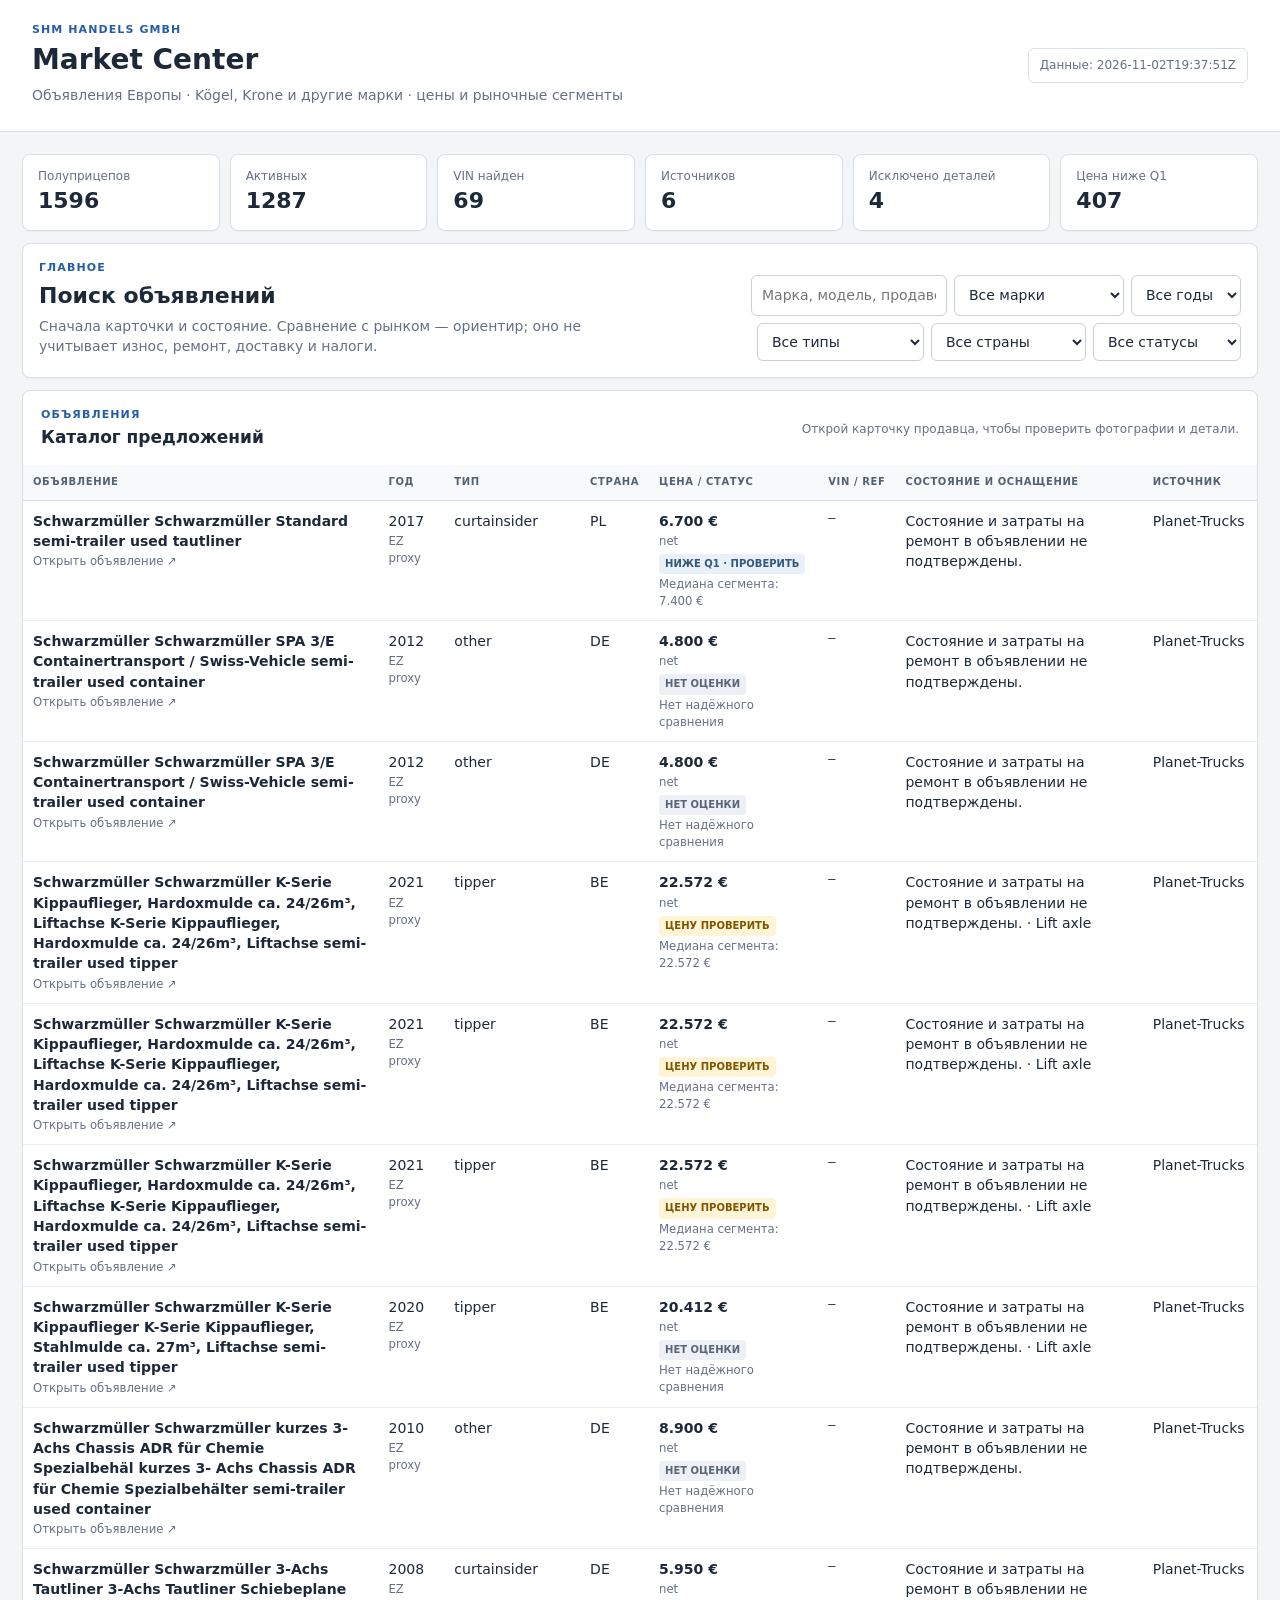
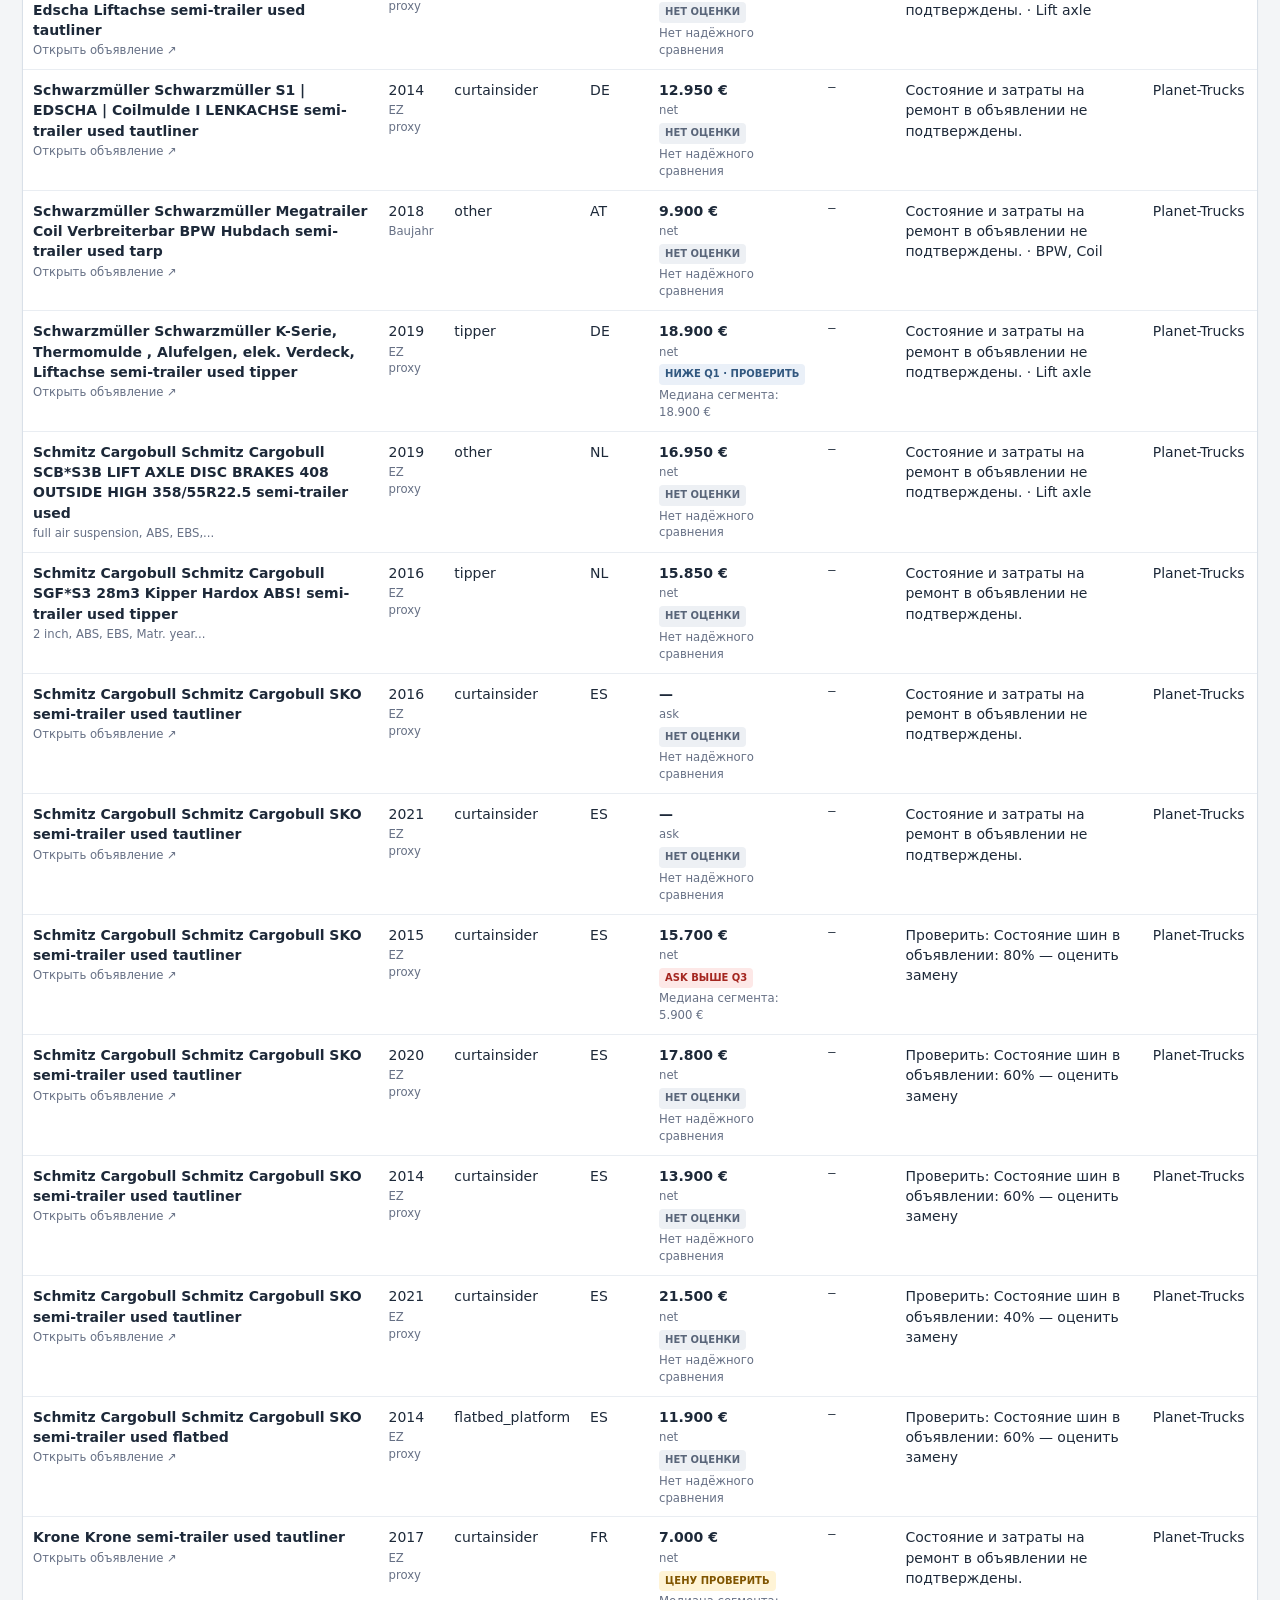
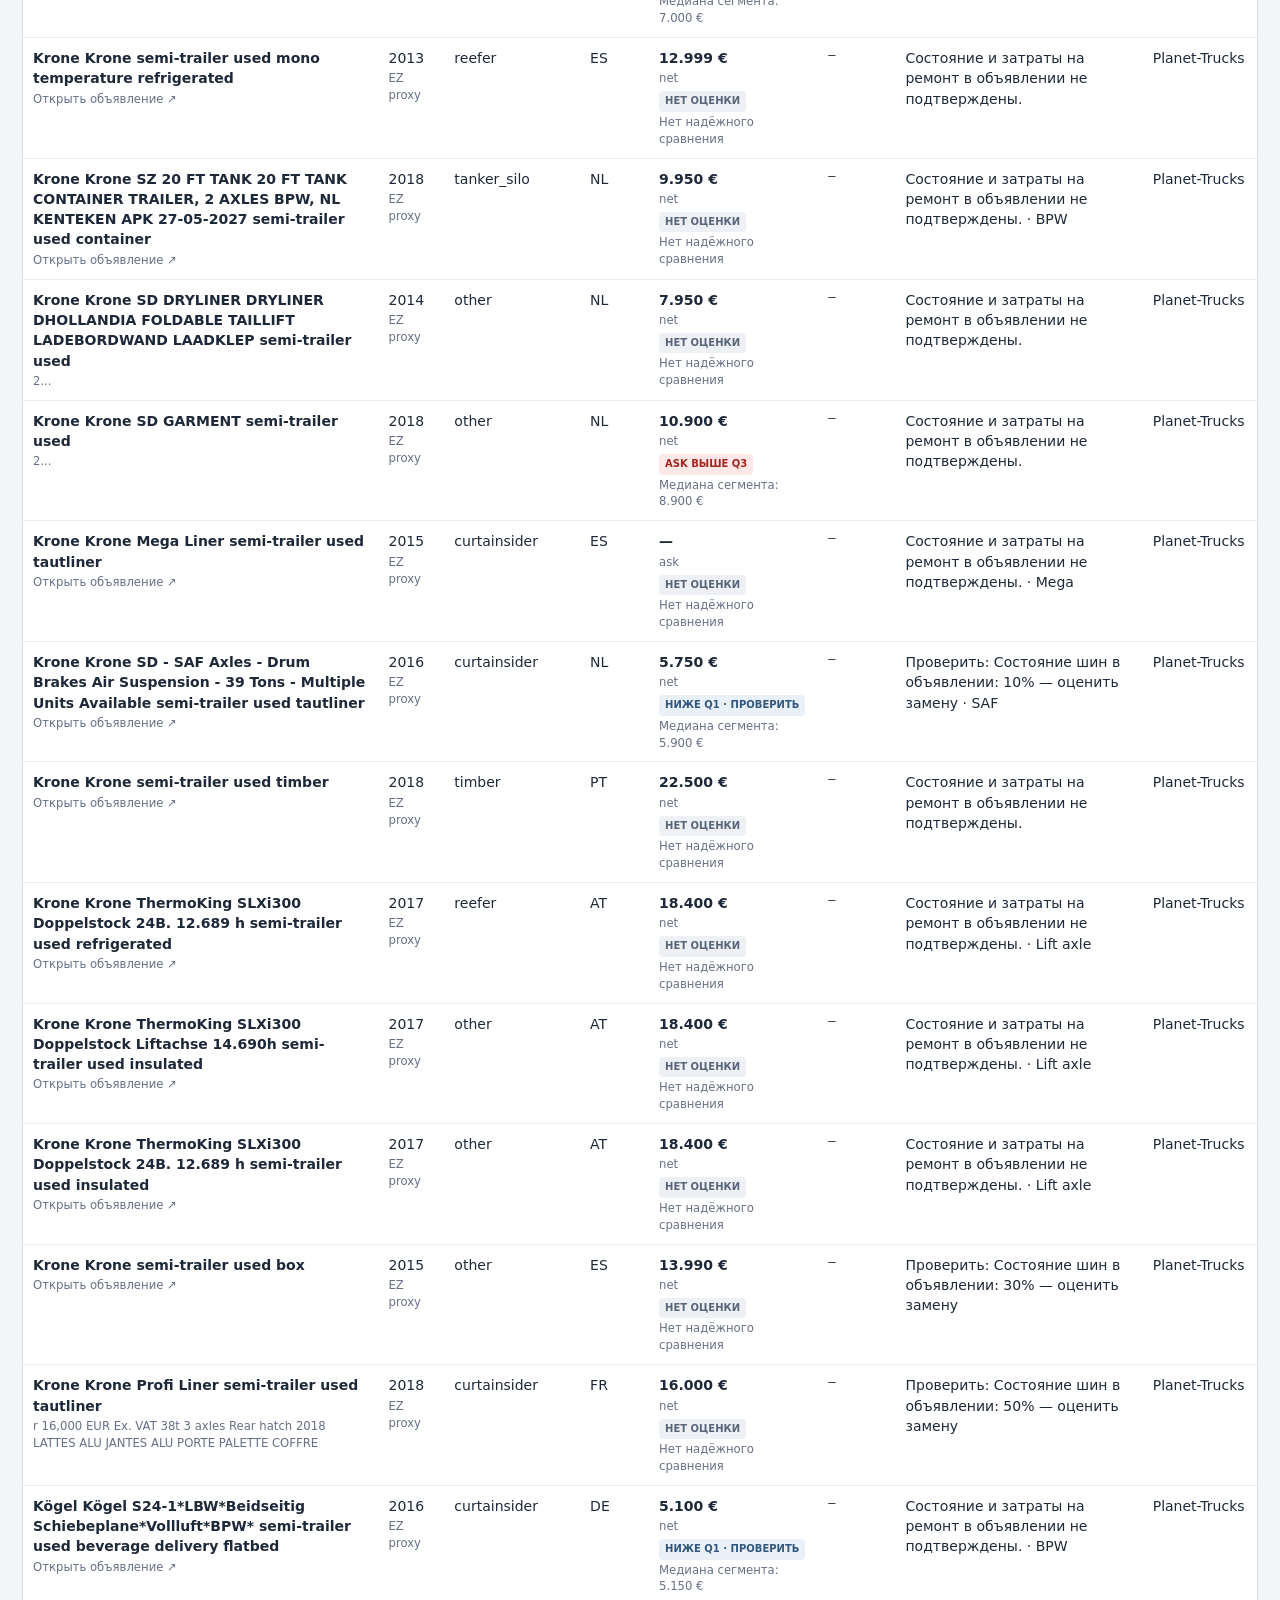
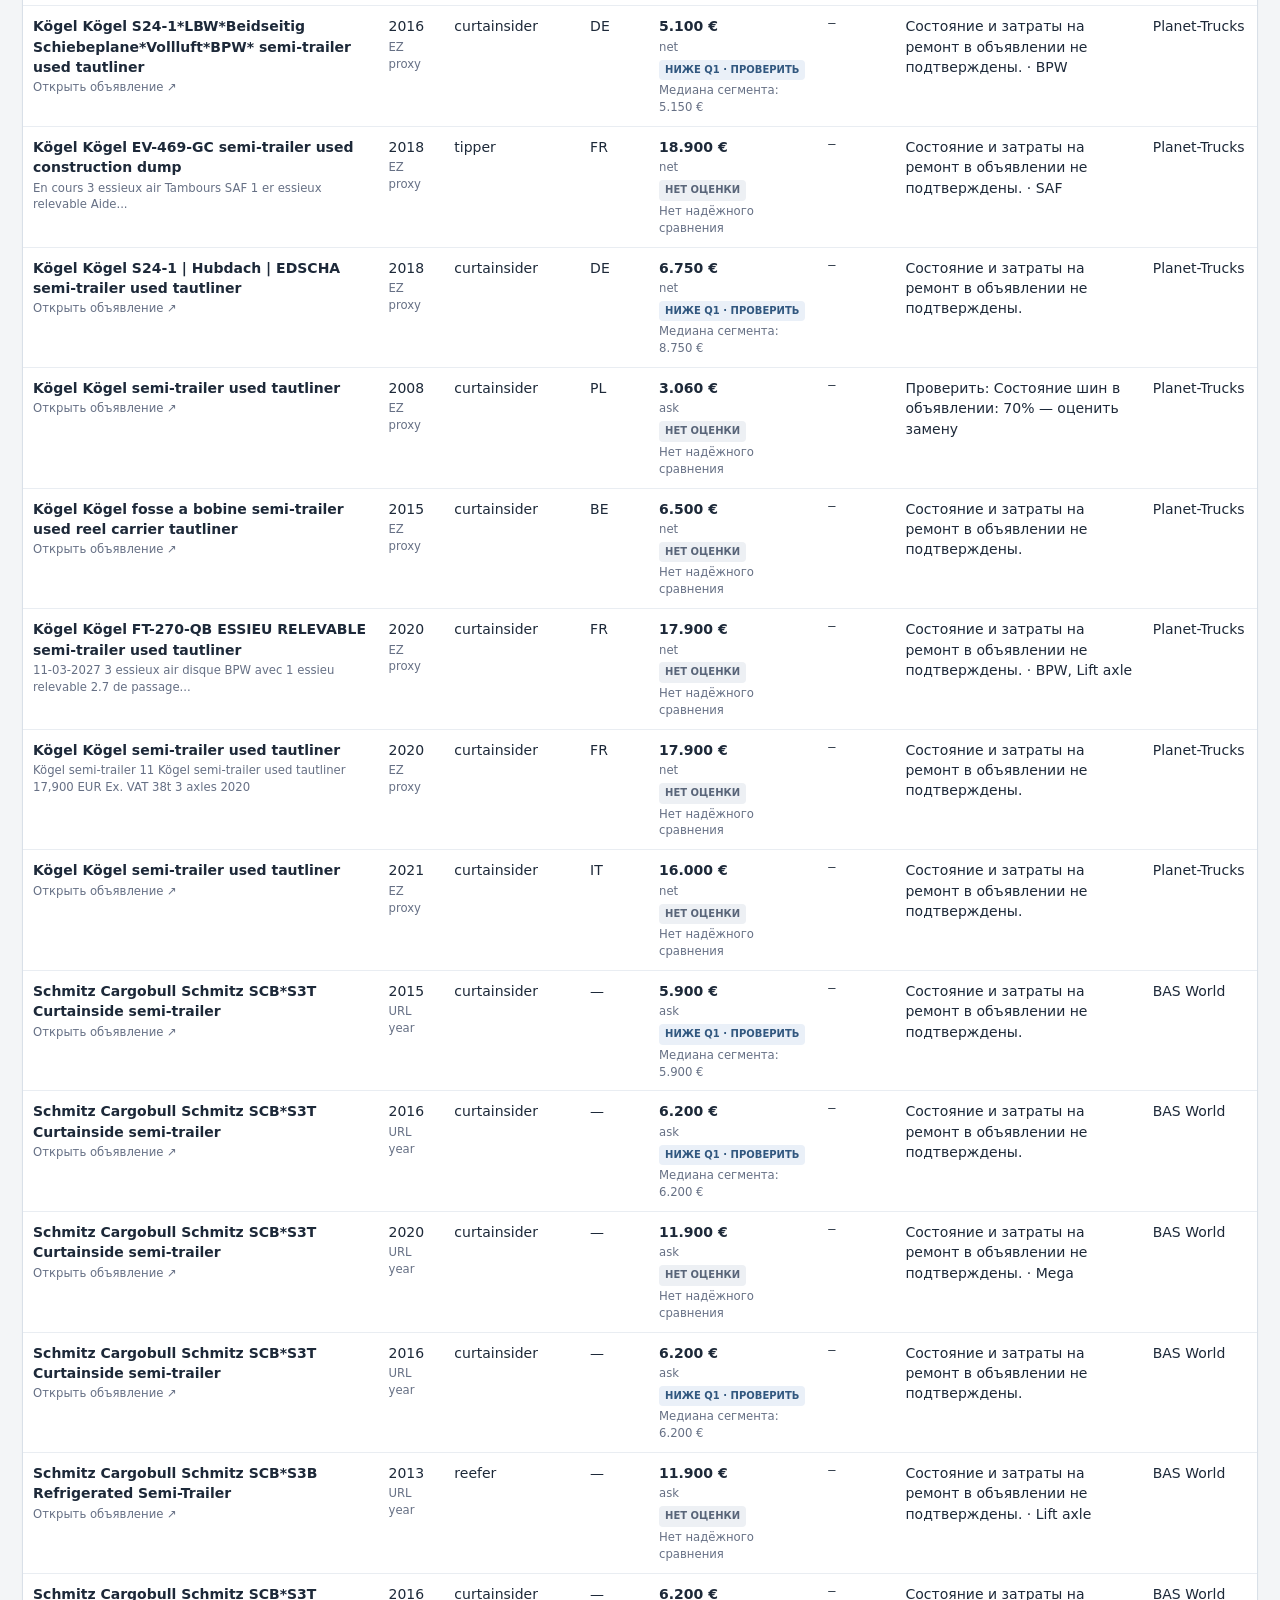
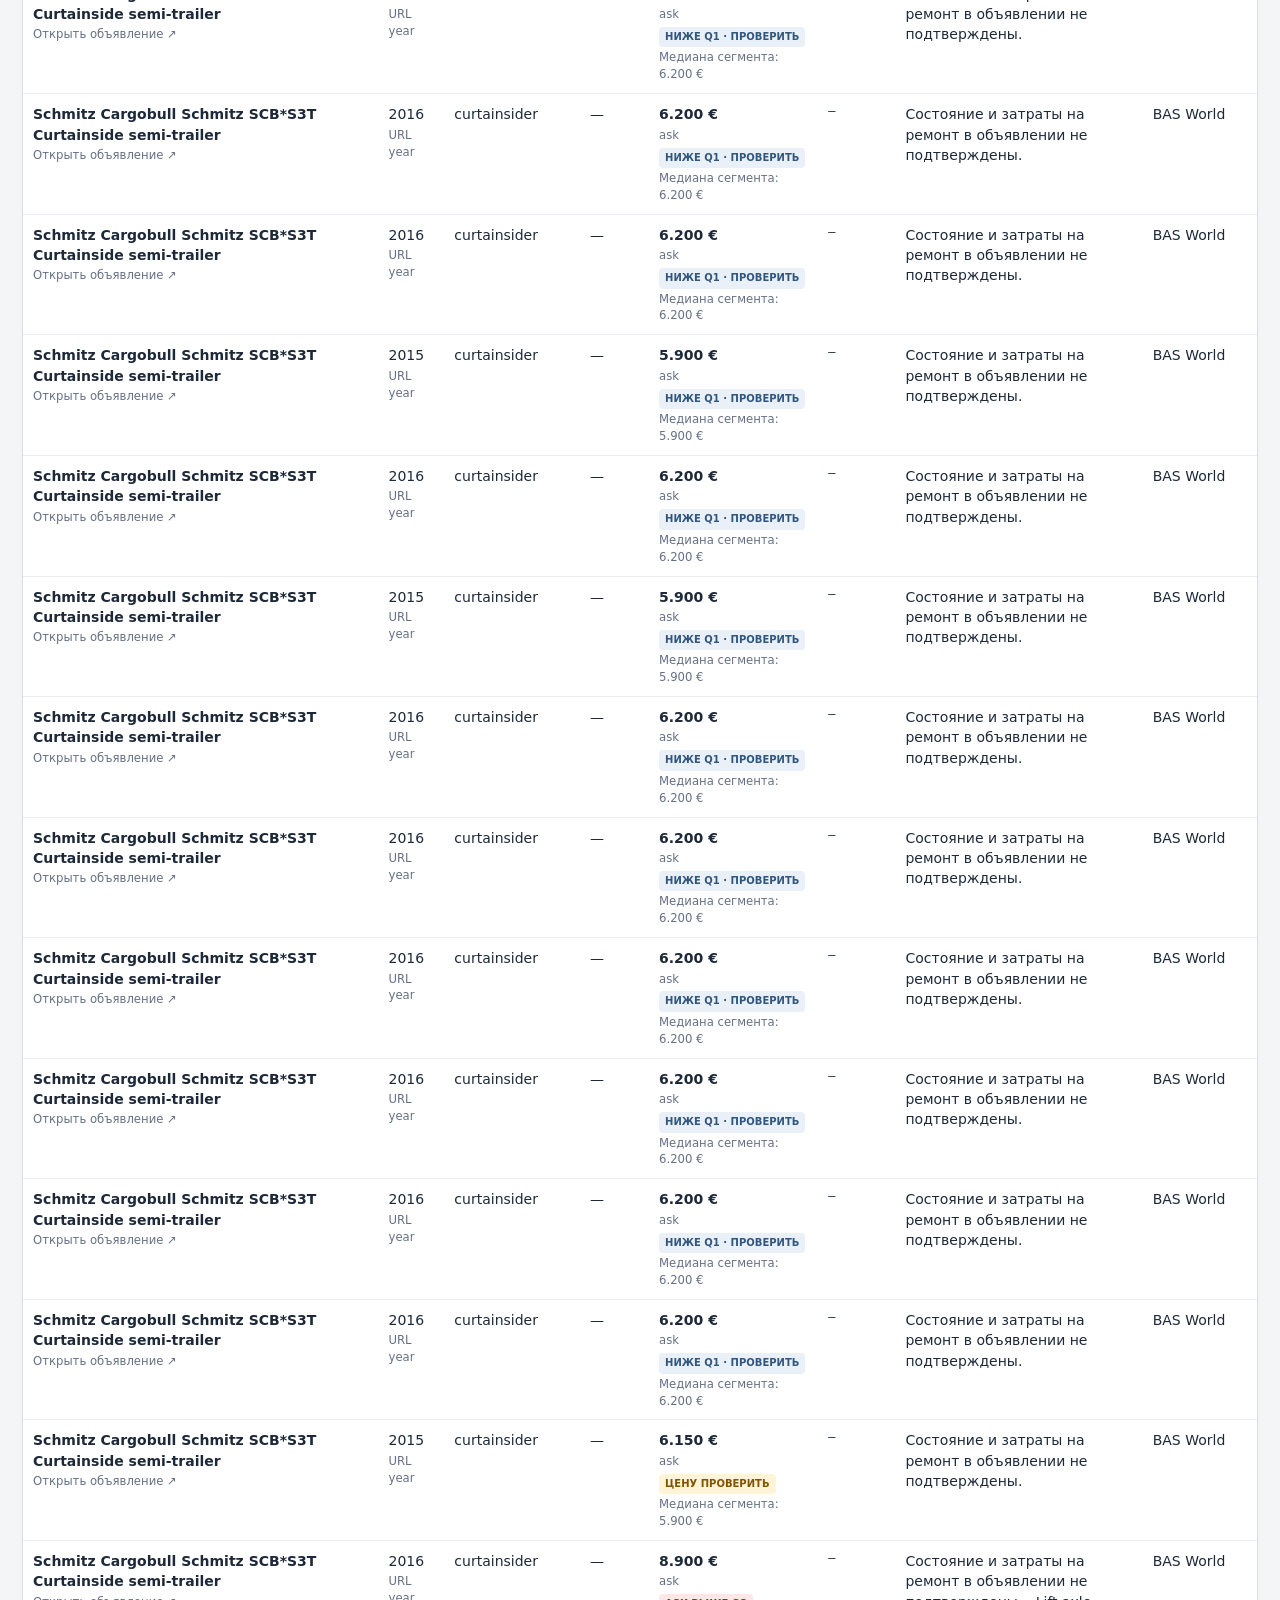
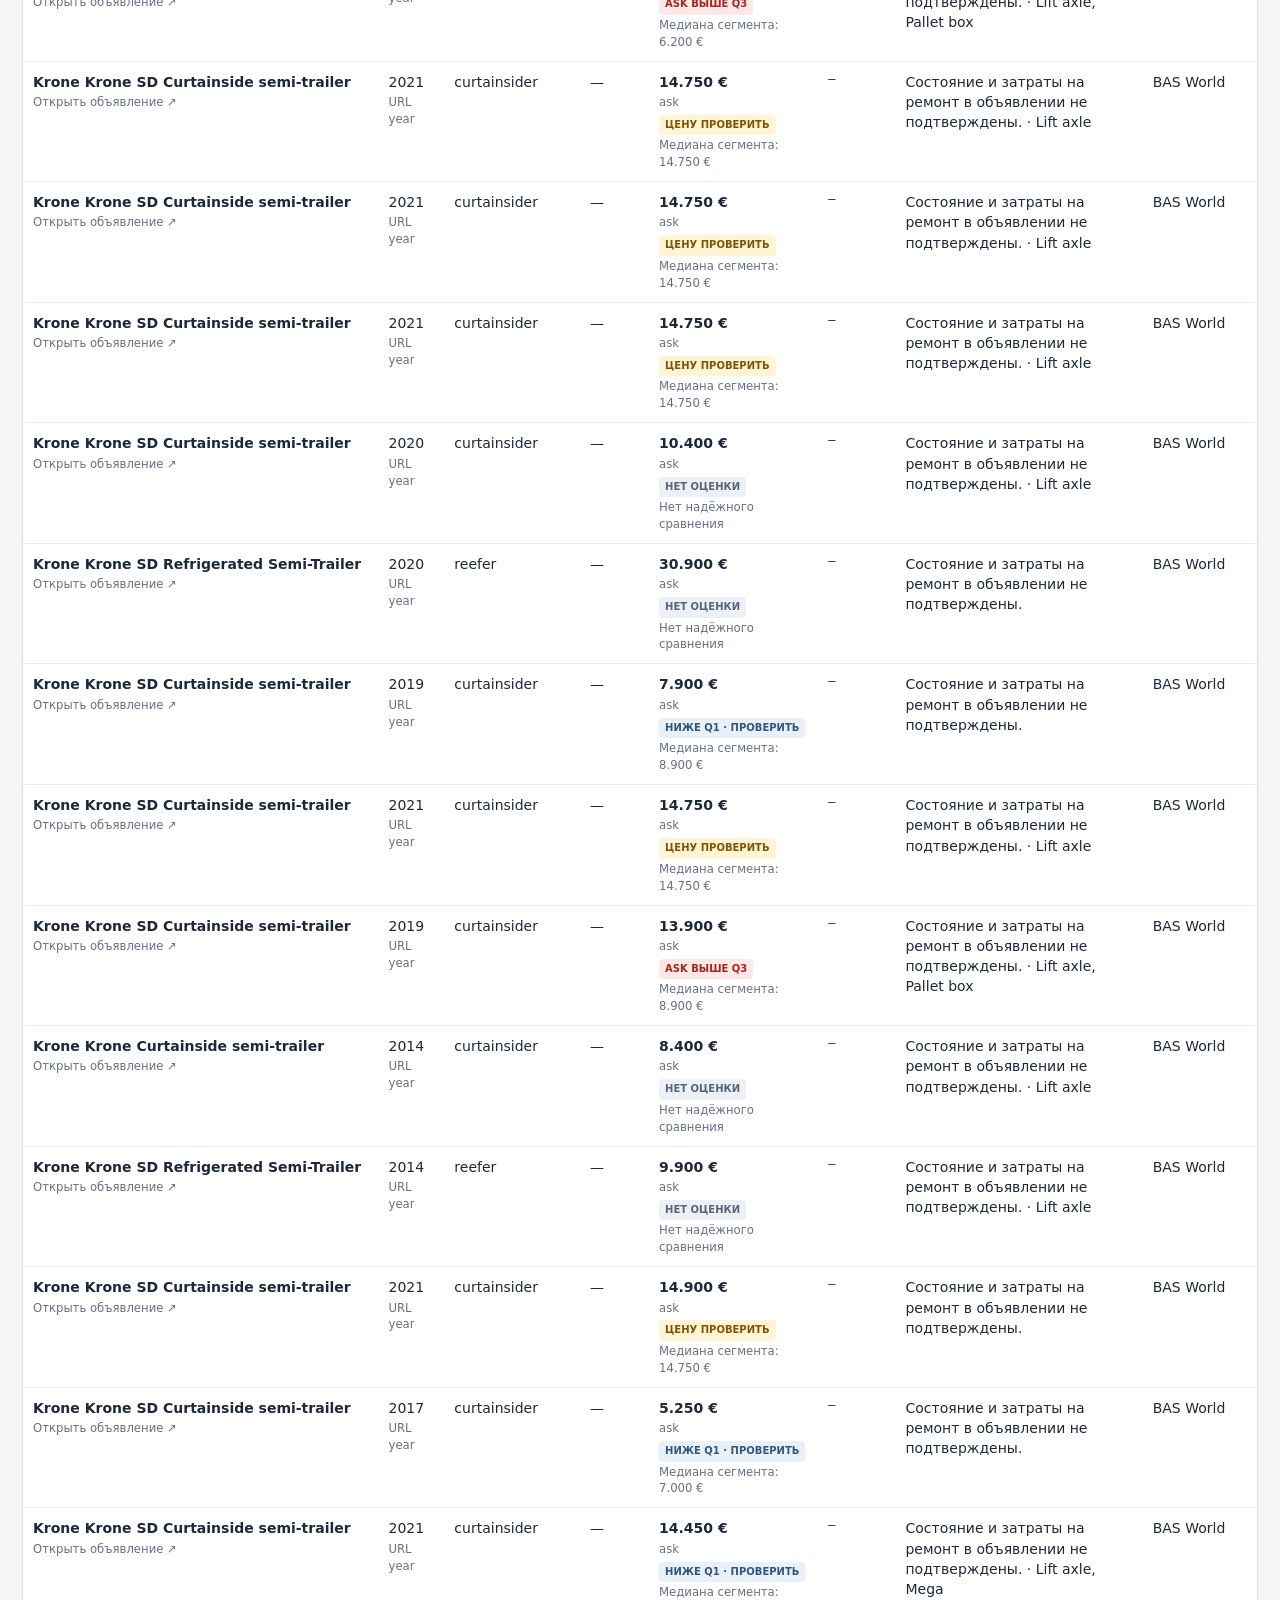
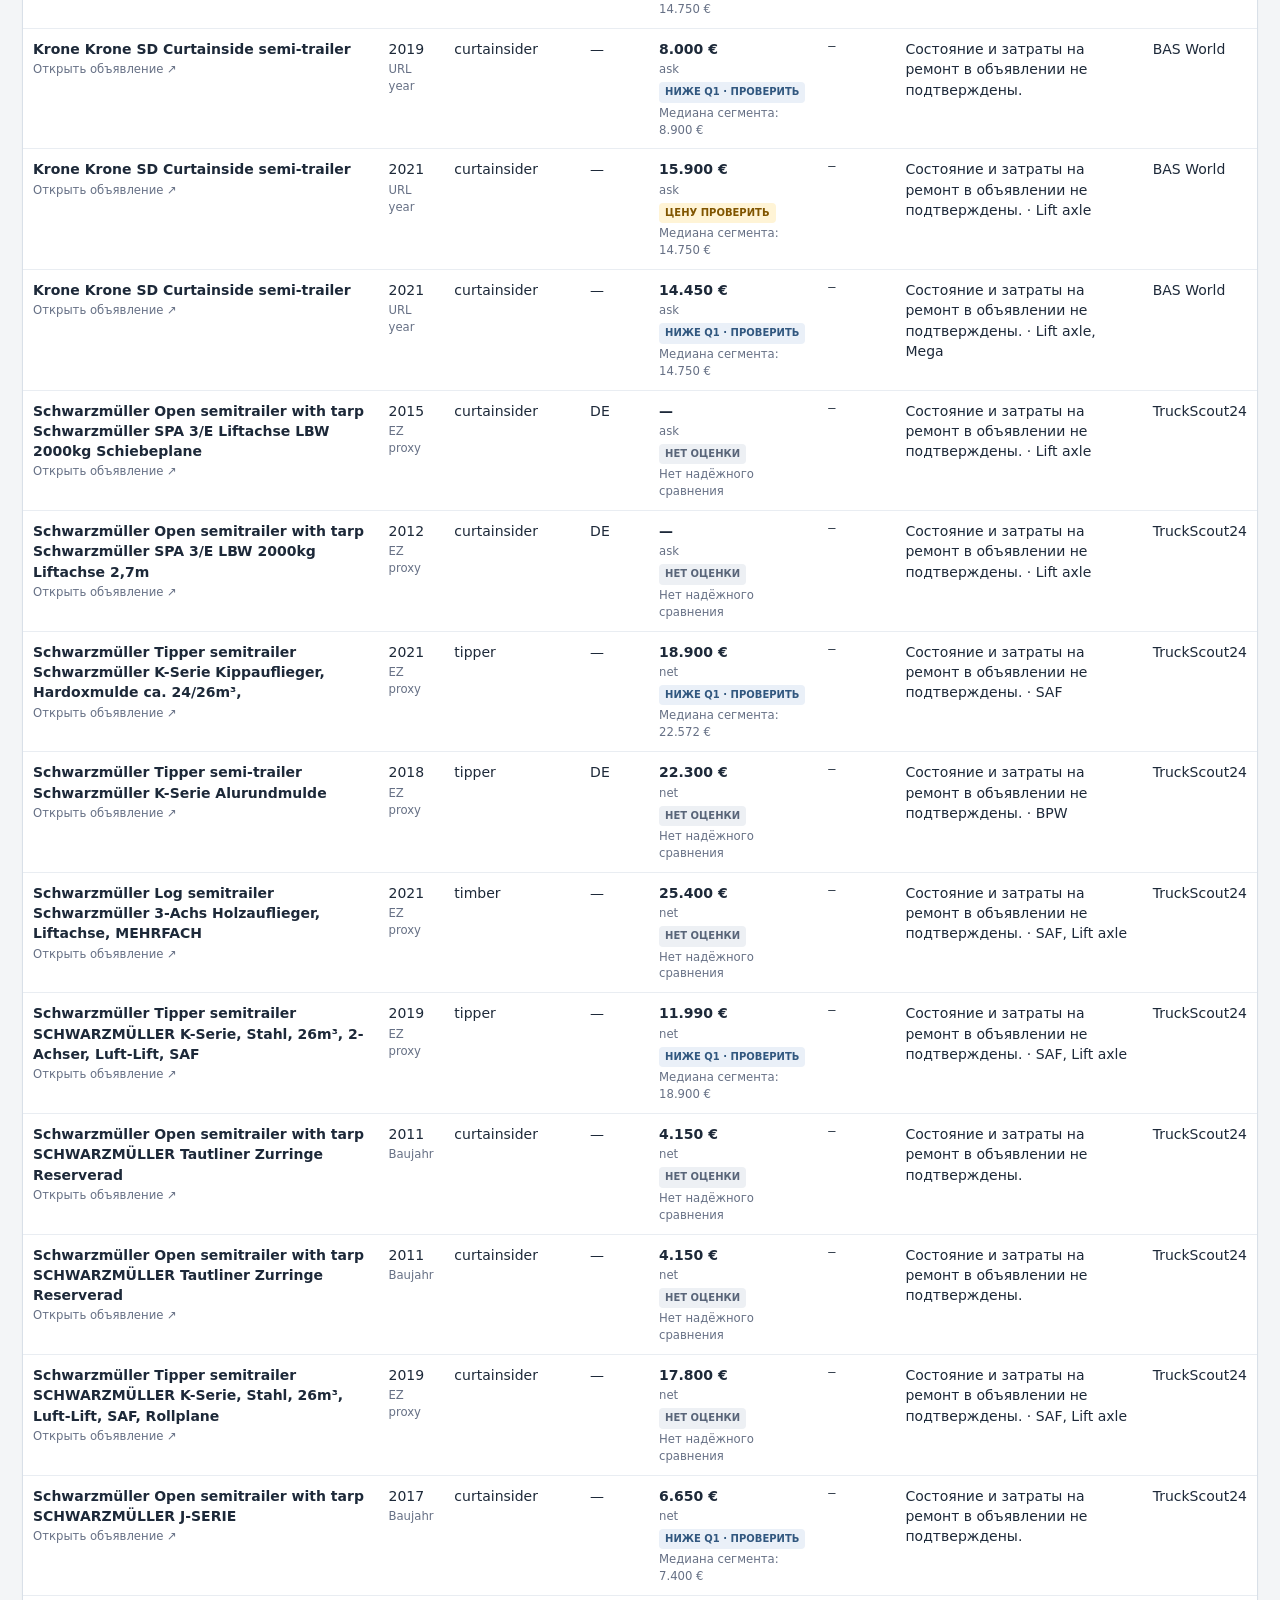
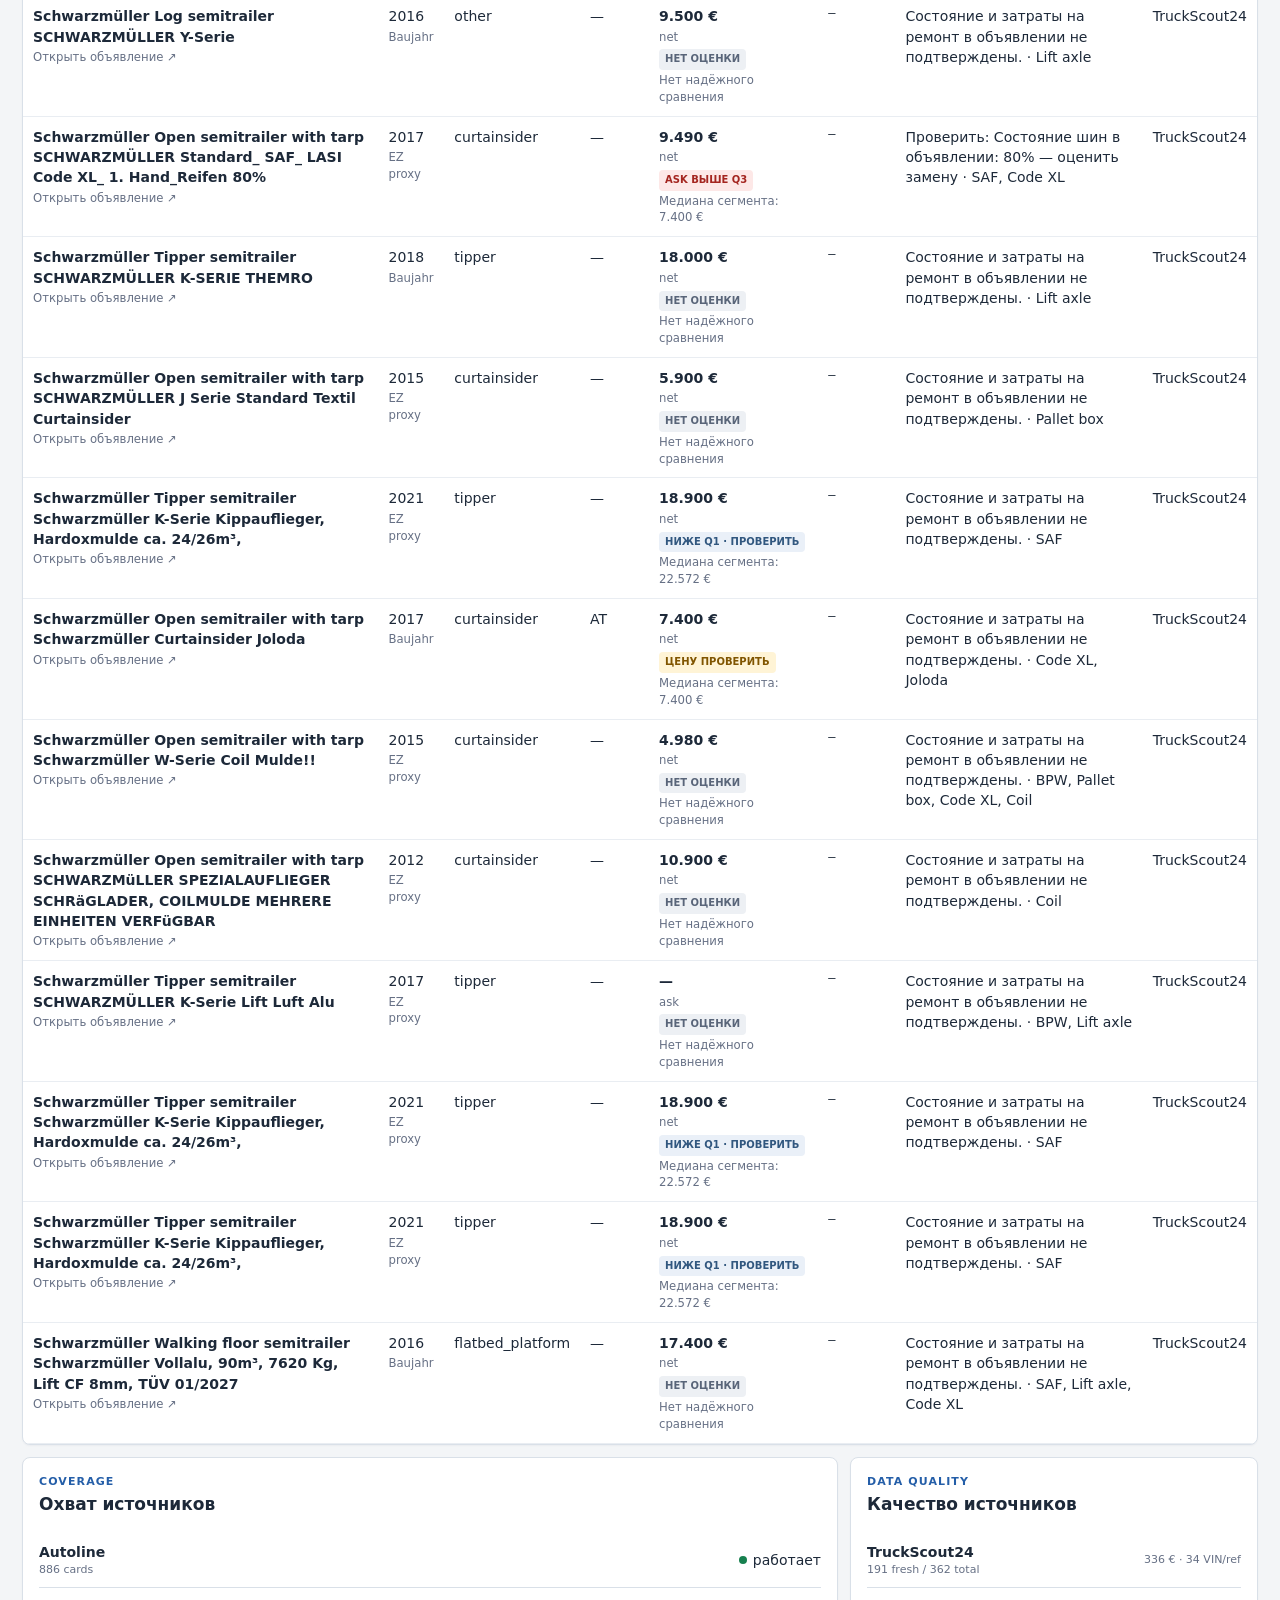
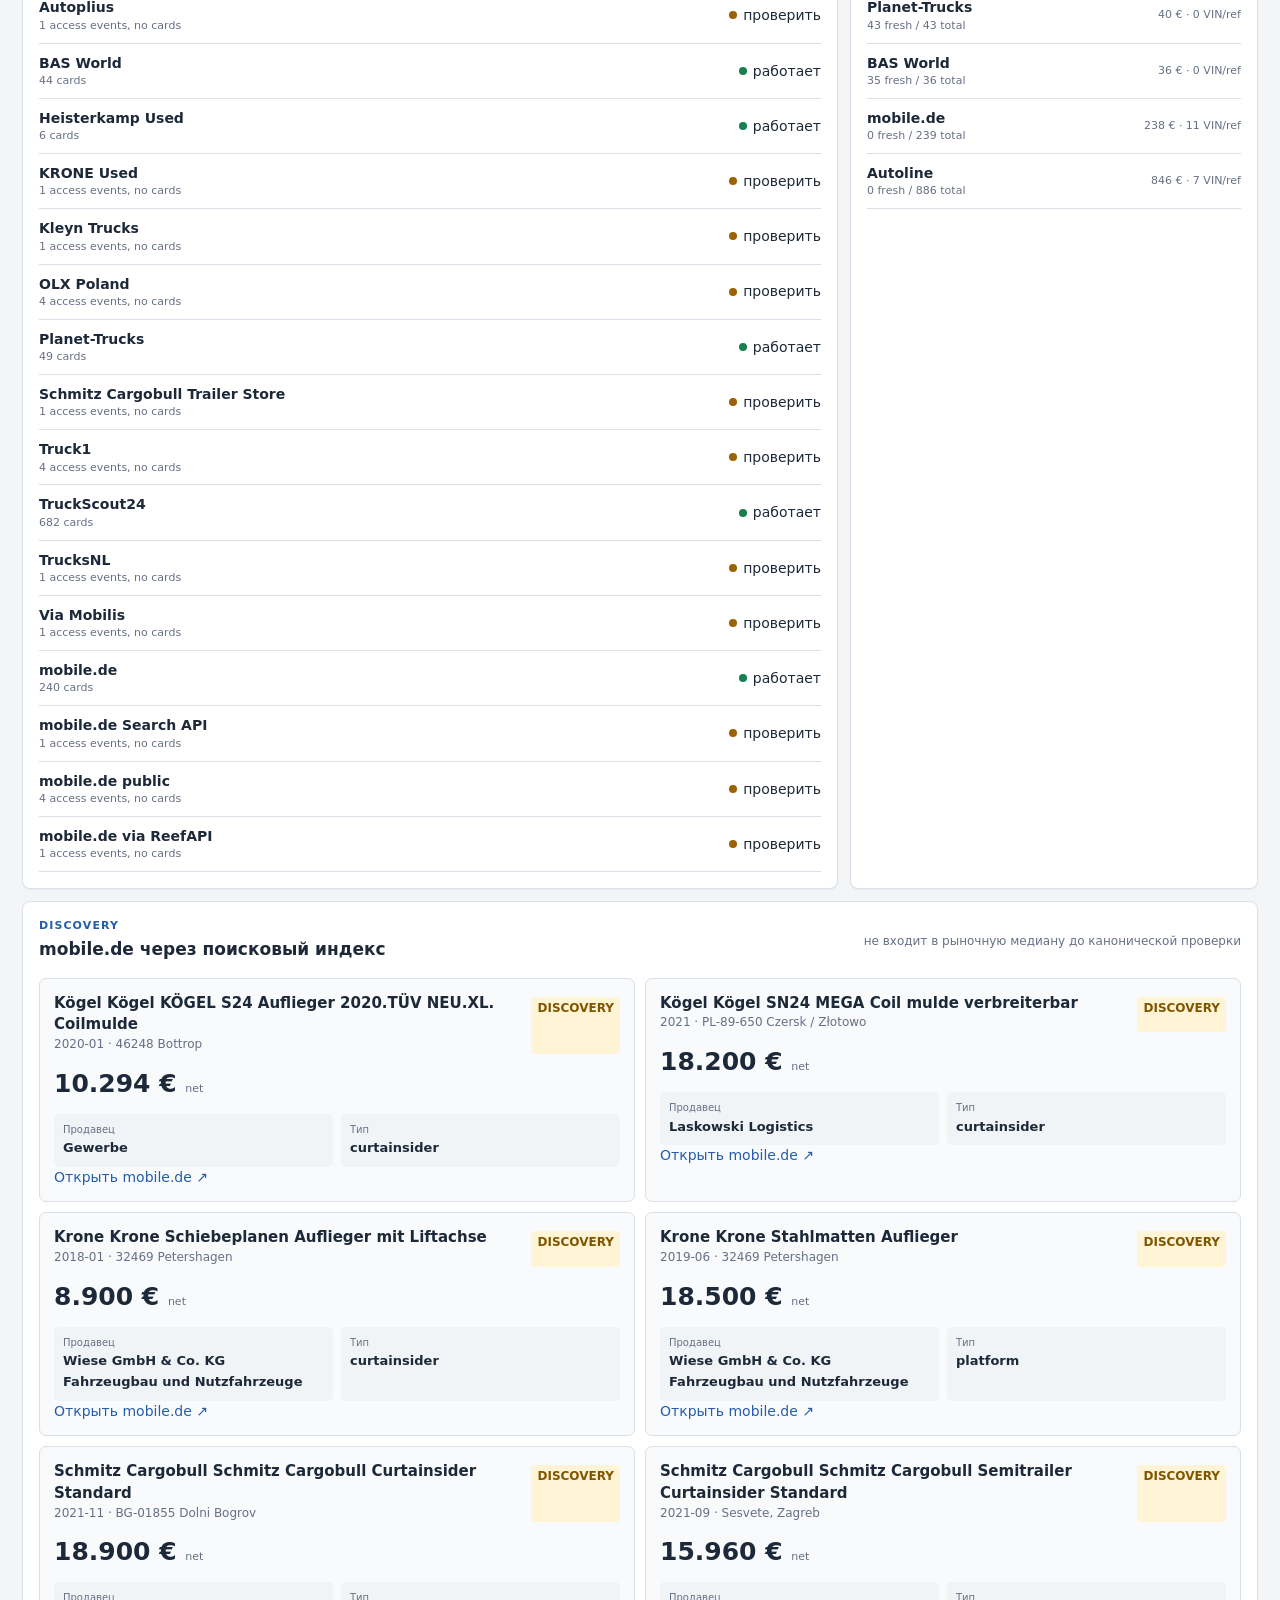
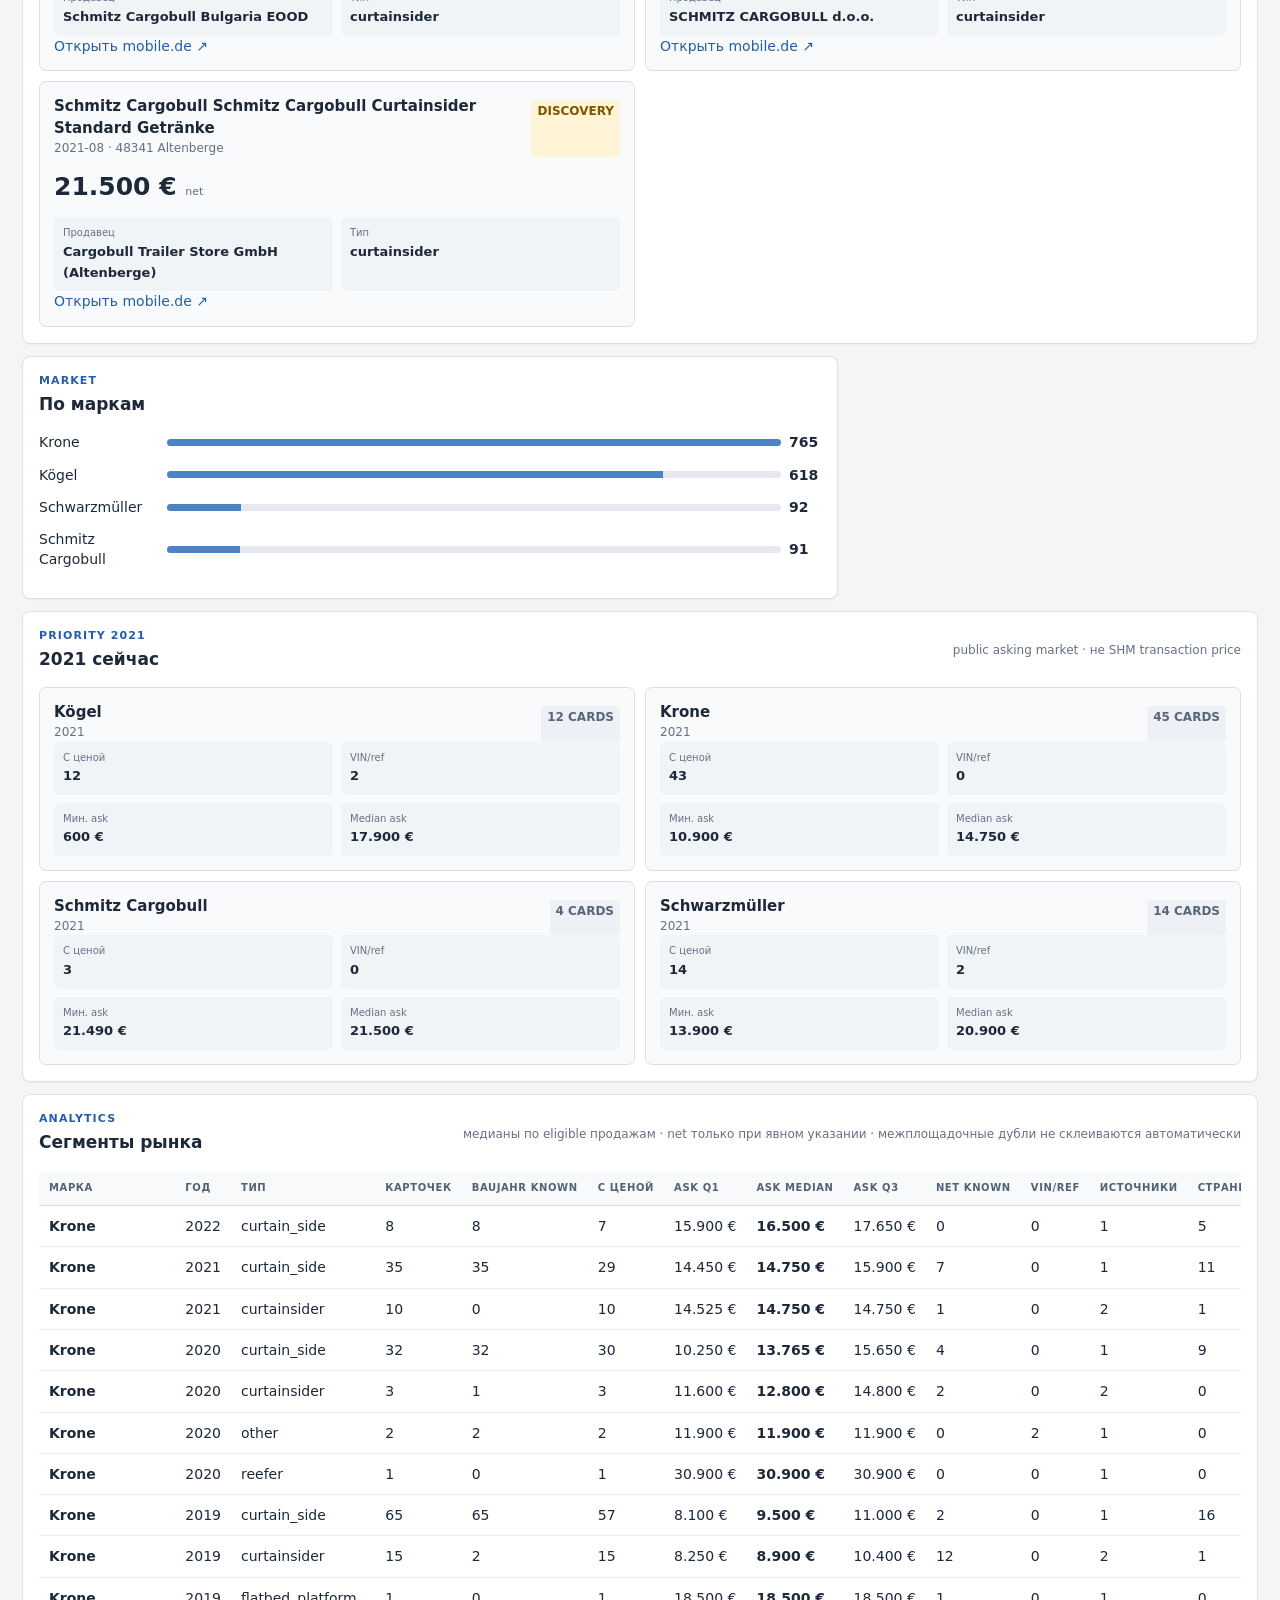
==== commit e7c0a7fc: "Show freshest collected listings first" ====
--- a/docs/index.html
+++ b/docs/index.html
@@ -157,7 +157,7 @@
 
   const bf=document.getElementById('brandFilter').value, yf=document.getElementById('yearFilter').value, tf=document.getElementById('bodyFilter').value, cf=document.getElementById('countryFilter').value, sf=document.getElementById('statusFilter').value, q=document.getElementById('search').value.toLowerCase();
   const enriched=L.map(x=>({...x,_market:marketContext(x)}));
-  const F=enriched.filter(x=>(!bf||x.brand===bf)&&(!yf||String(x.year)===yf)&&(!tf||x.body_type===tf)&&(!cf||x.country===cf)&&(!sf||x._market.status===sf)&&(!q||JSON.stringify(x).toLowerCase().includes(q)));
+  const F=enriched.filter(x=>(!bf||x.brand===bf)&&(!yf||String(x.year)===yf)&&(!tf||x.body_type===tf)&&(!cf||x.country===cf)&&(!sf||x._market.status===sf)&&(!q||JSON.stringify(x).toLowerCase().includes(q))).sort((a,b)=>(Date.parse(b.last_seen_at||b.observed_at||'')||0)-(Date.parse(a.last_seen_at||a.observed_at||'')||0));
 
   document.getElementById('coverage').innerHTML=(data.coverage||[]).map(x=>`<div class="coverage-row"><div><b>${esc(x.source)}</b><span>${esc(x.note||'')}</span></div><div class="right"><span class="dot ${esc(x.state||'unknown')}"></span>${esc(x.state_label||x.state||'')}</div></div>`).join('');
 
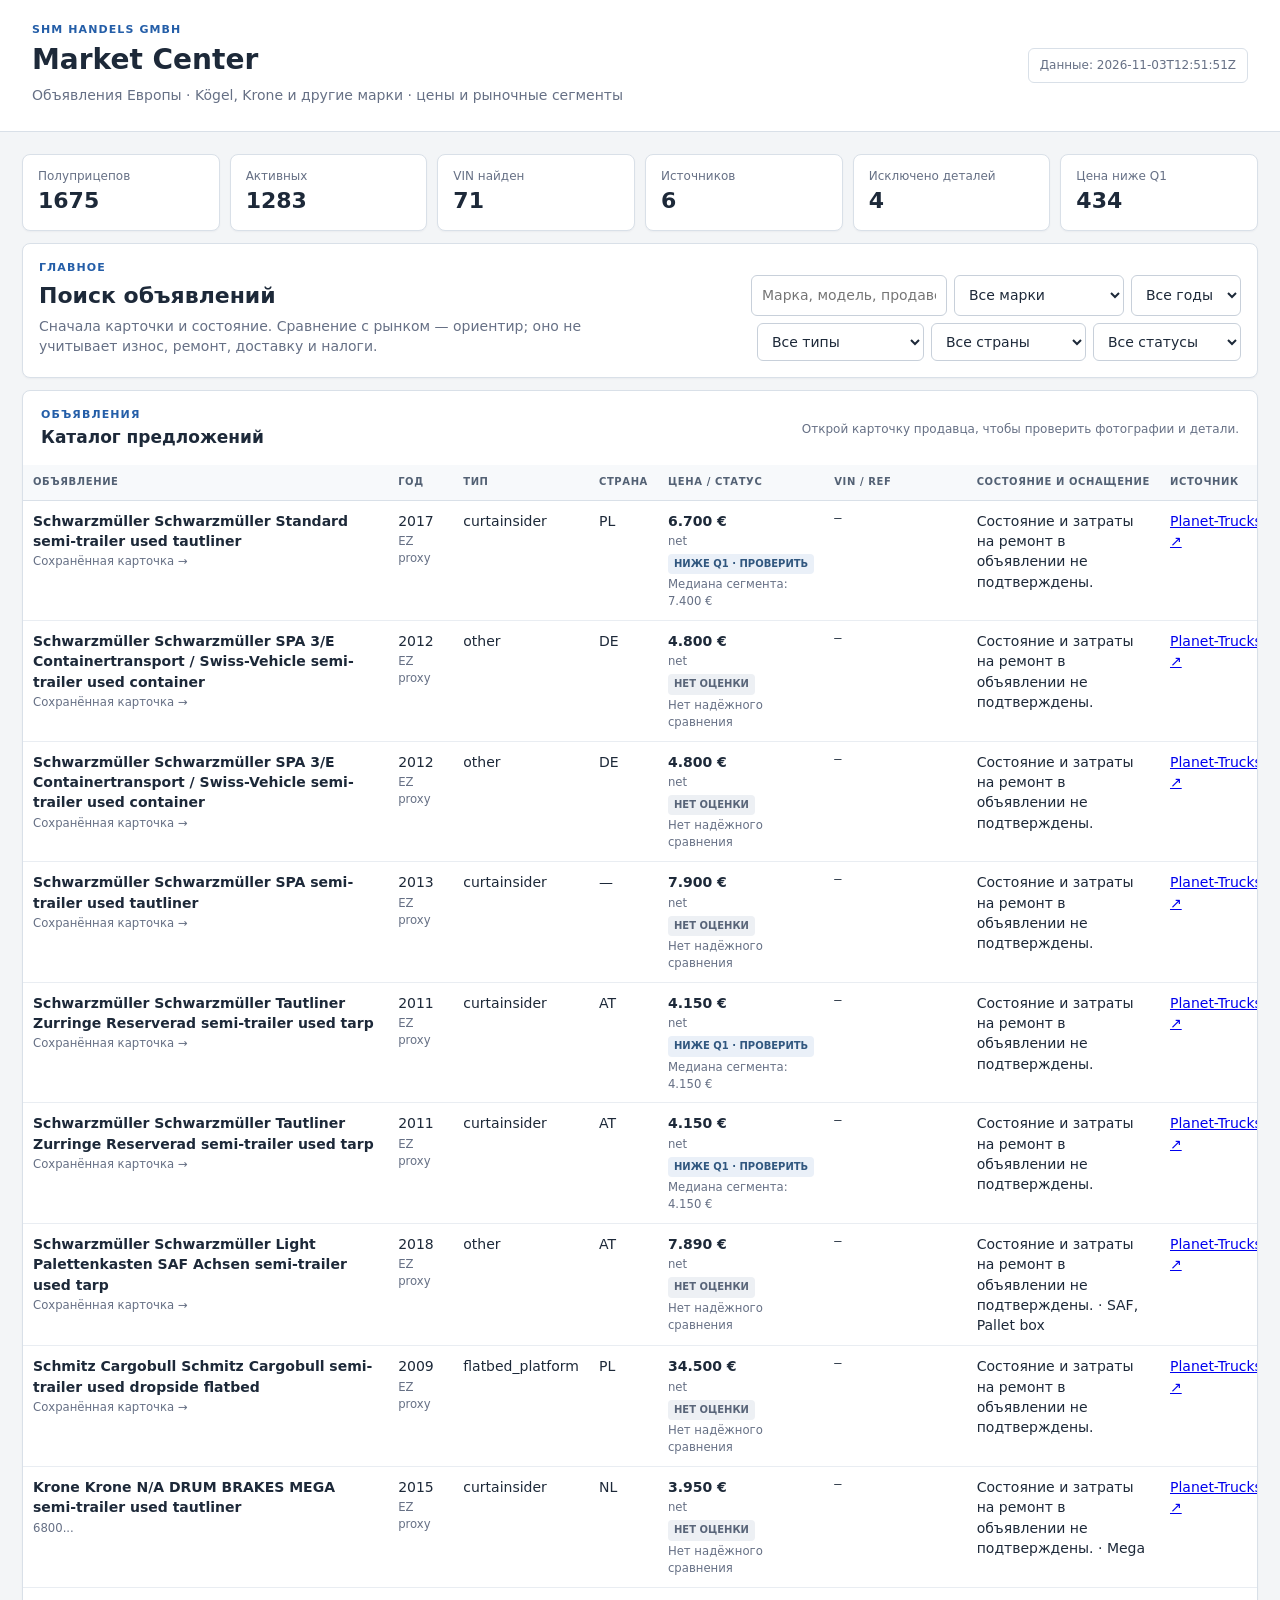
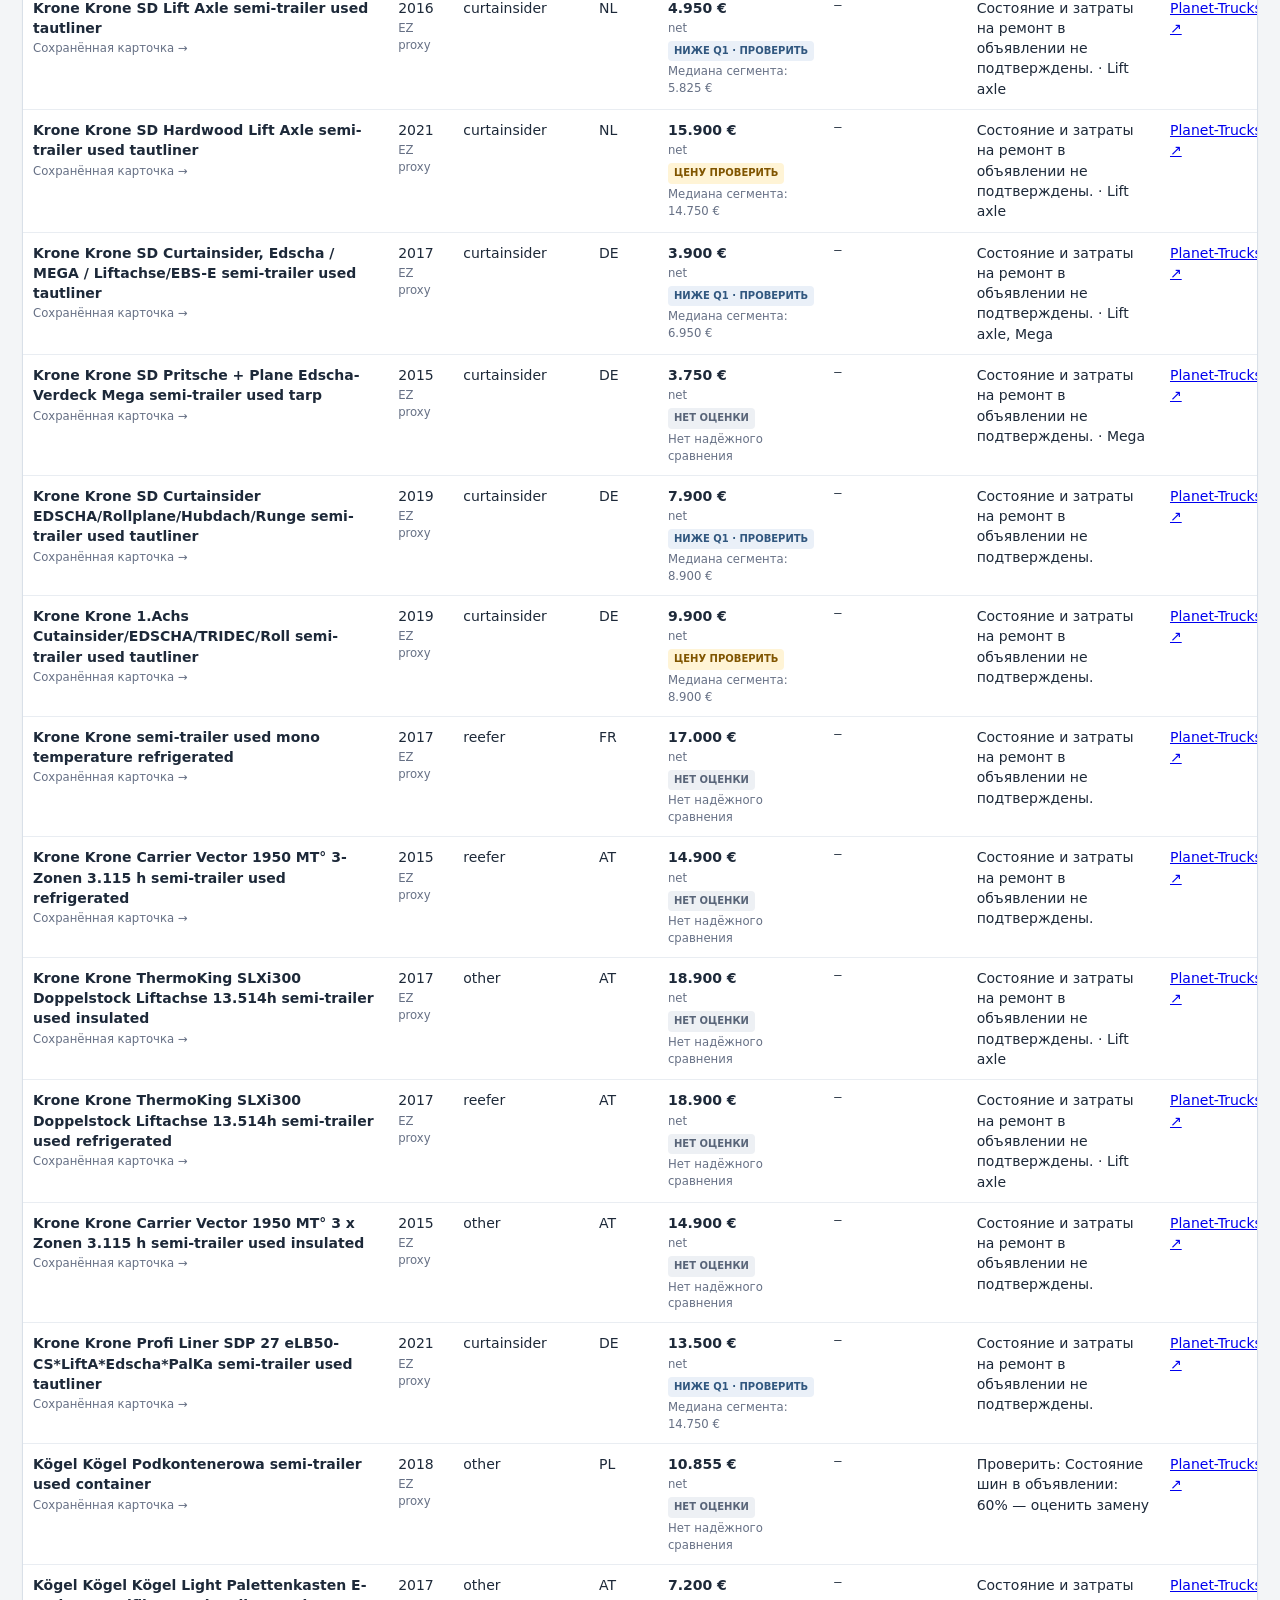
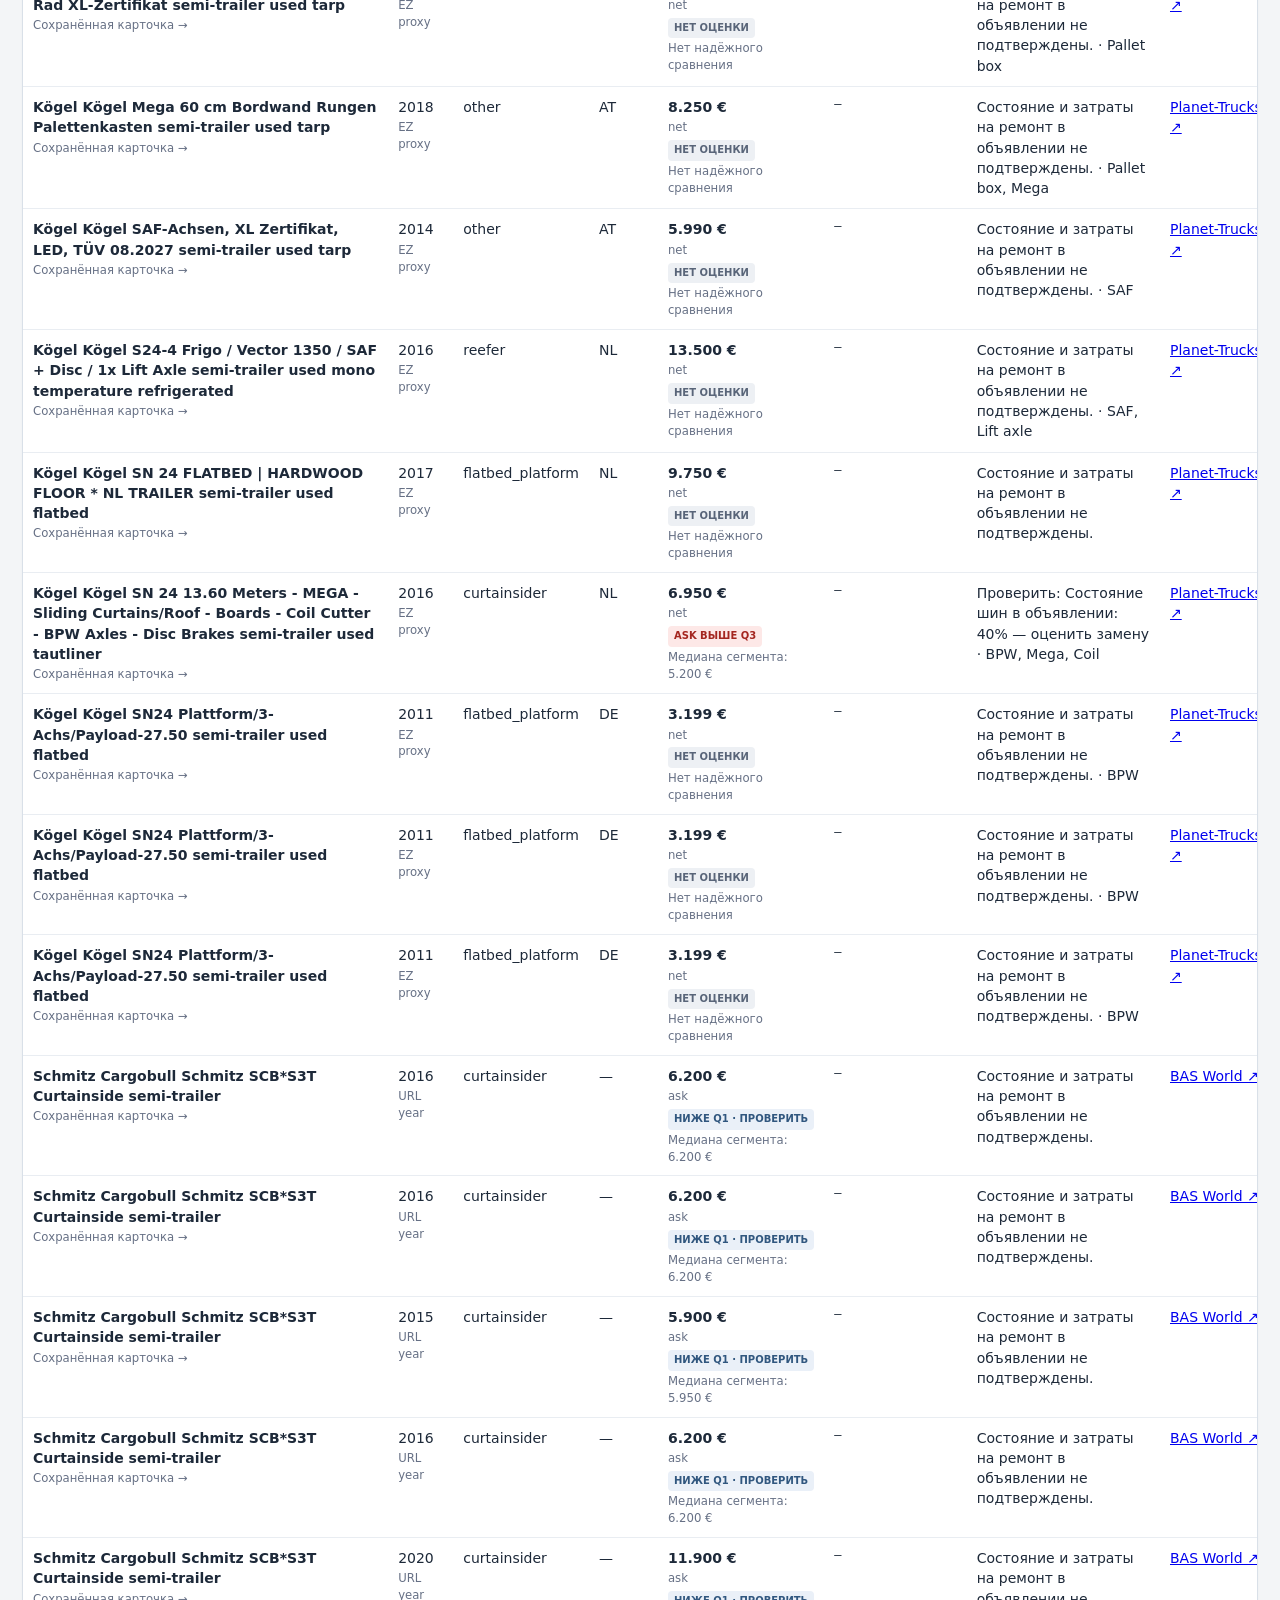
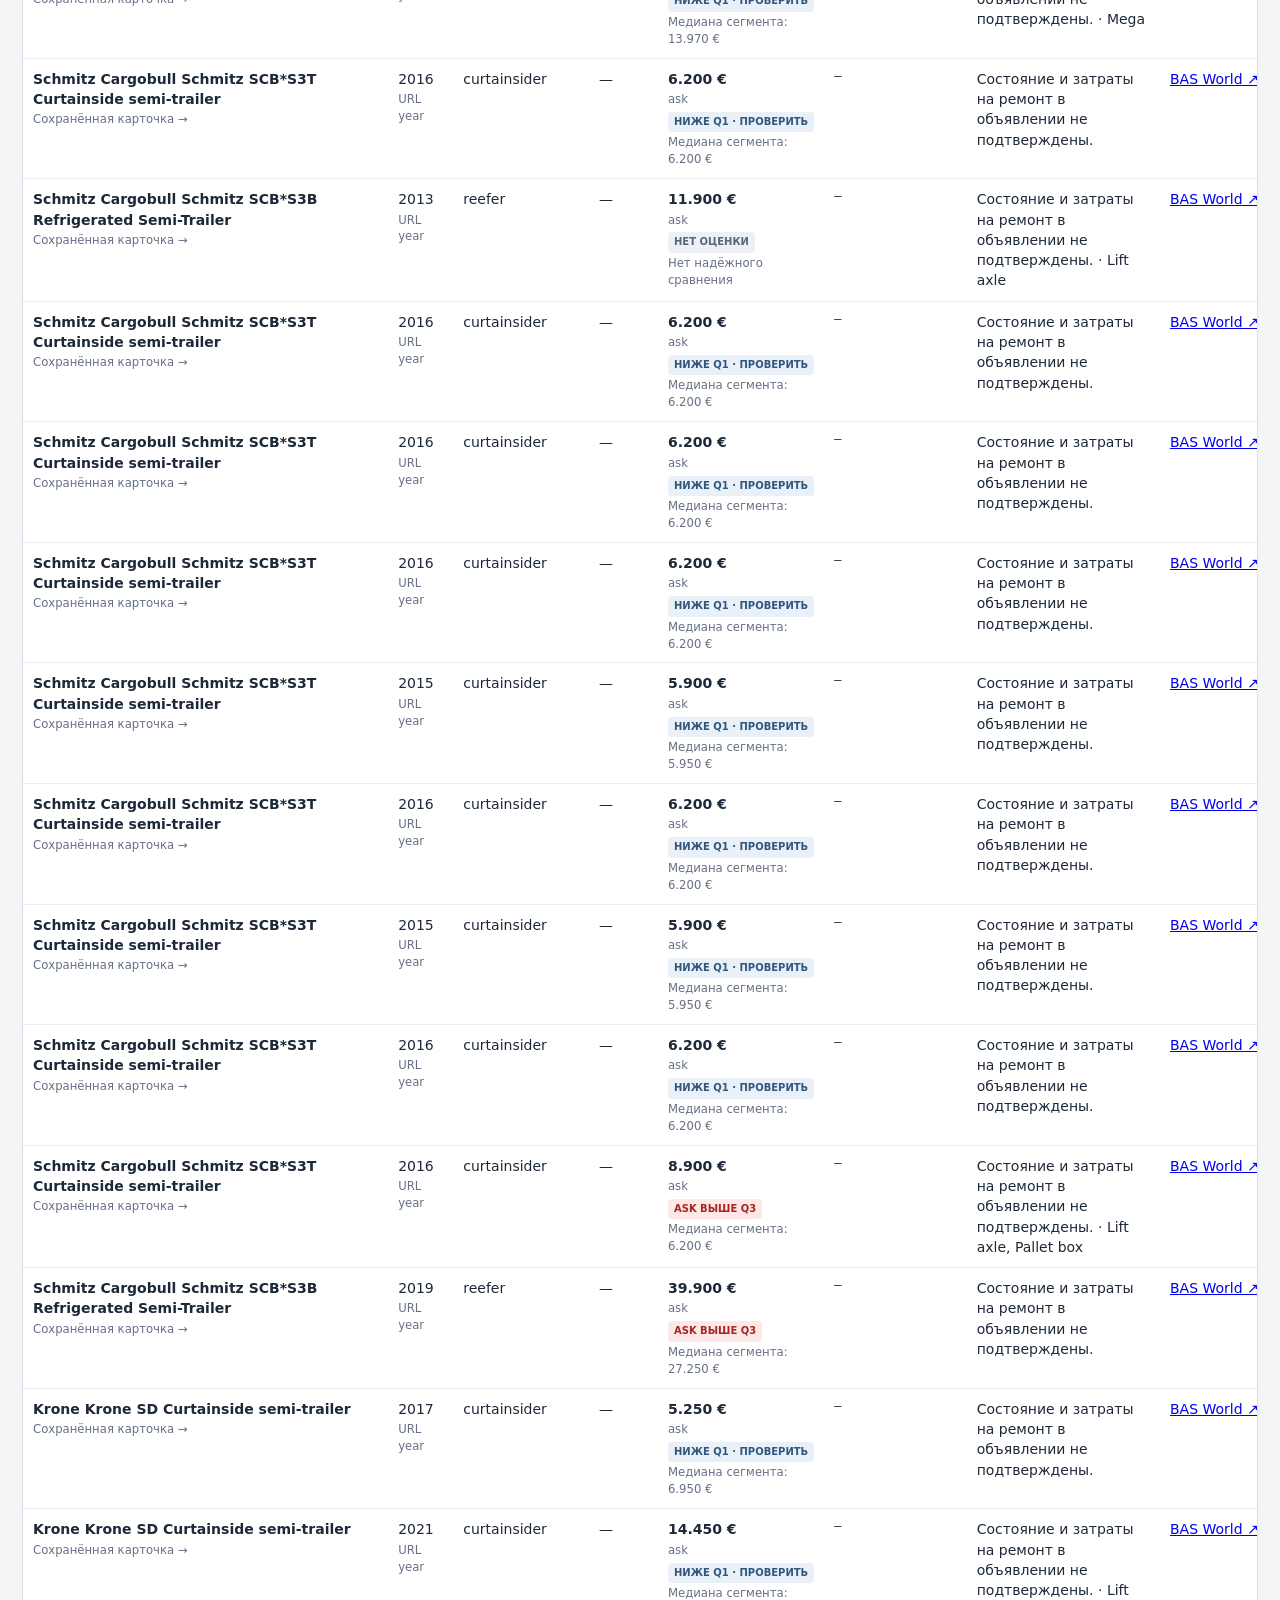
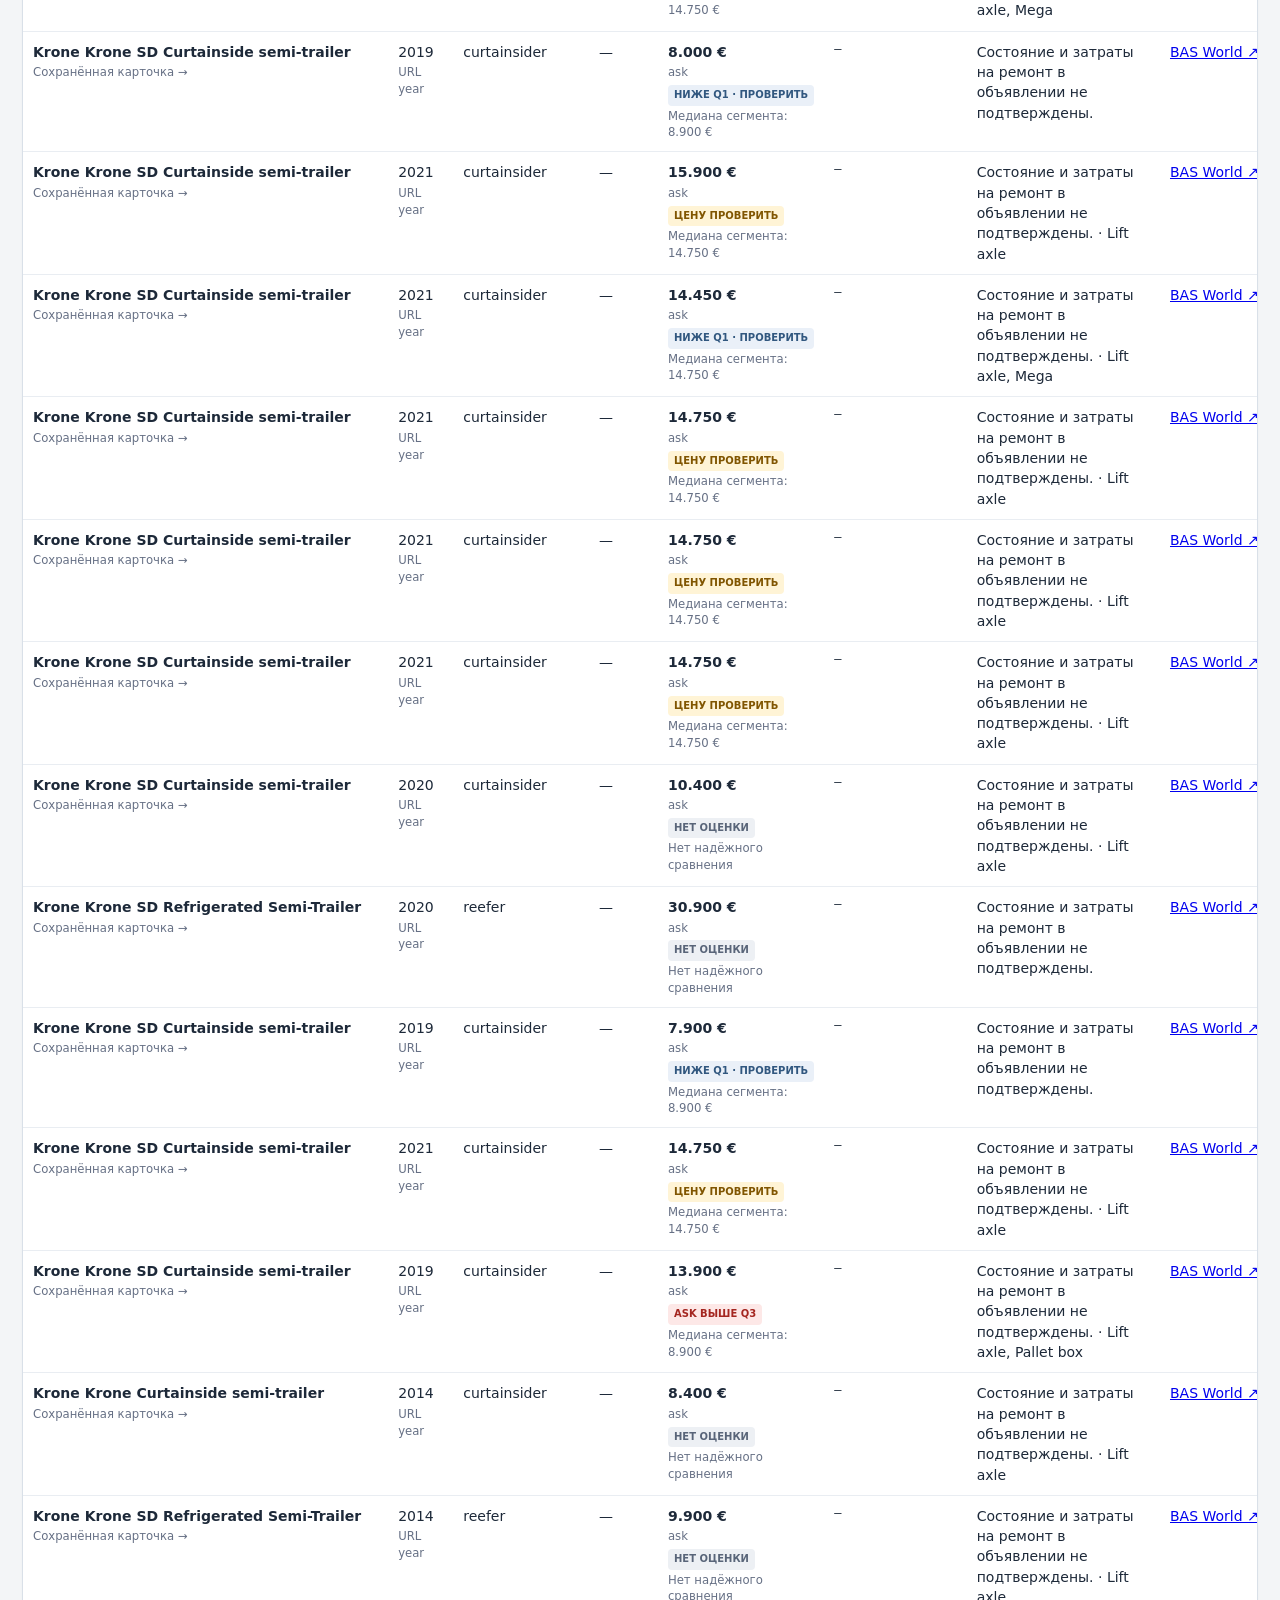
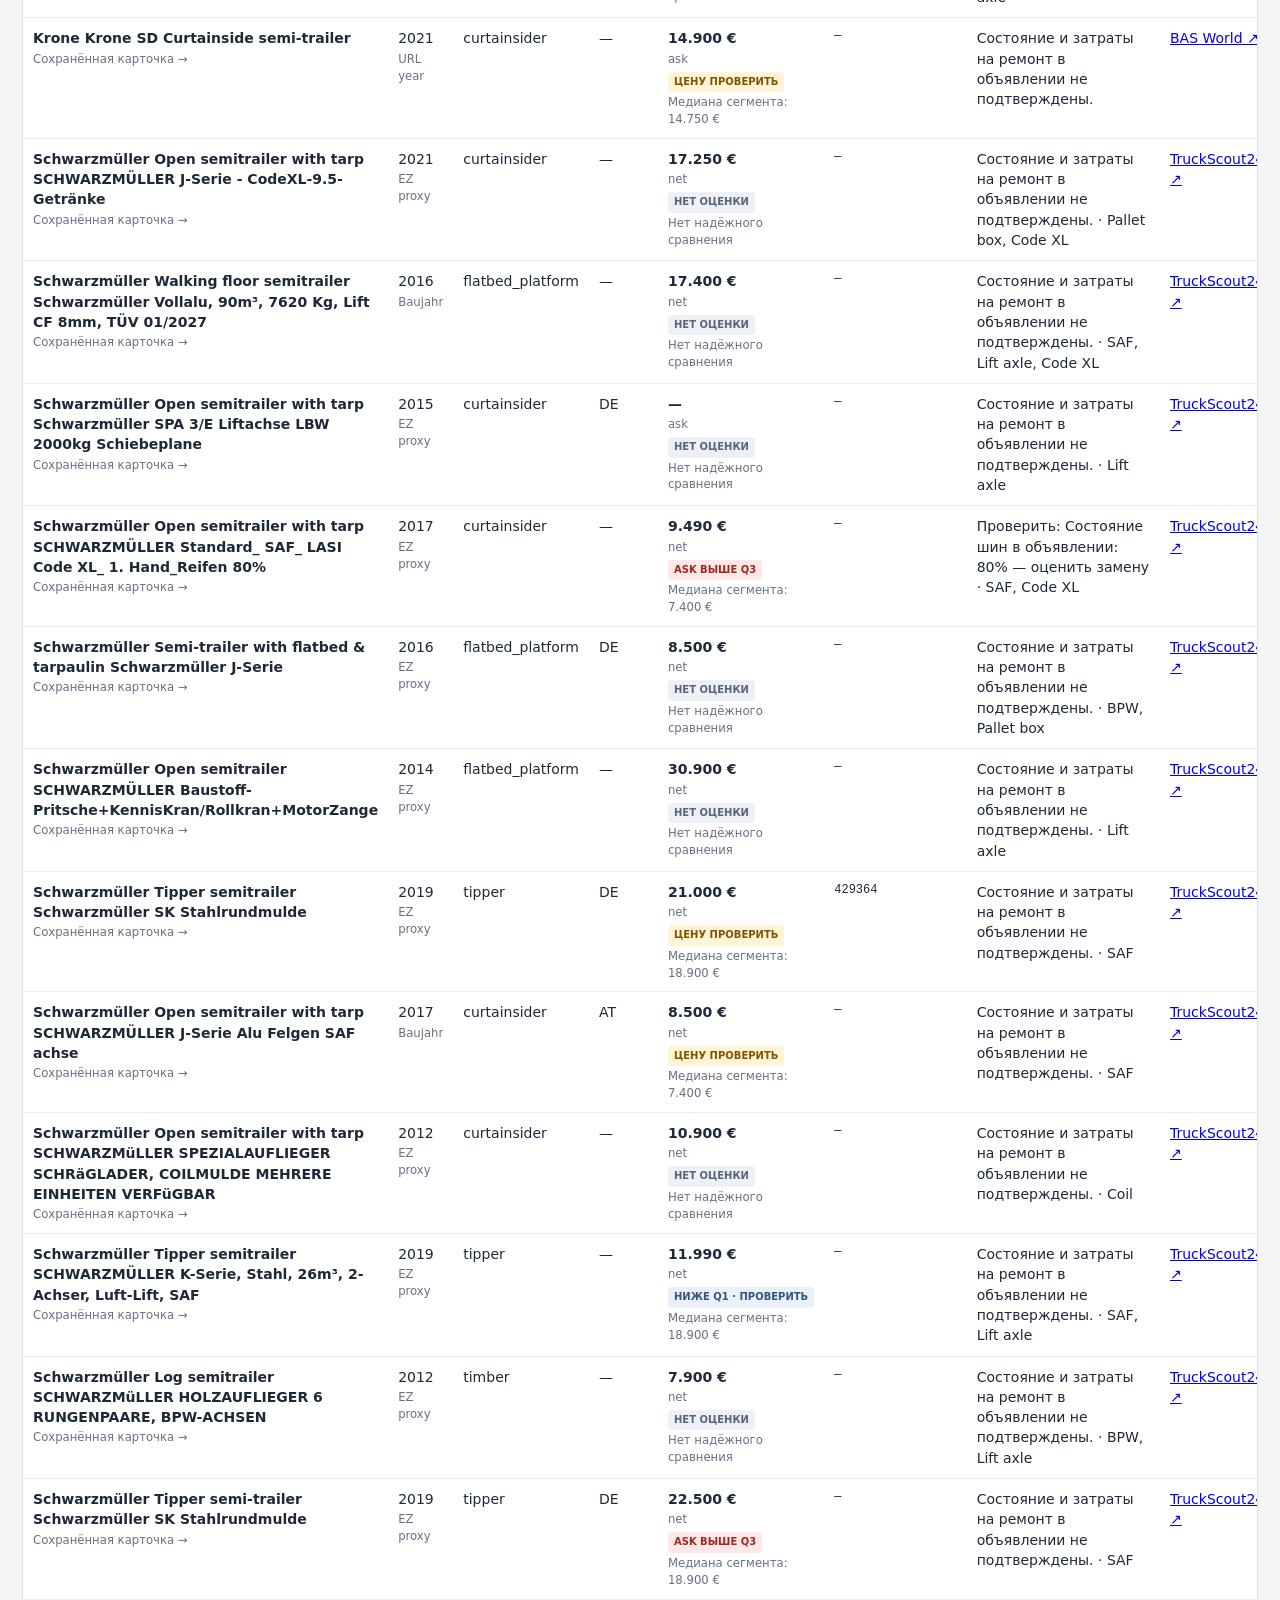
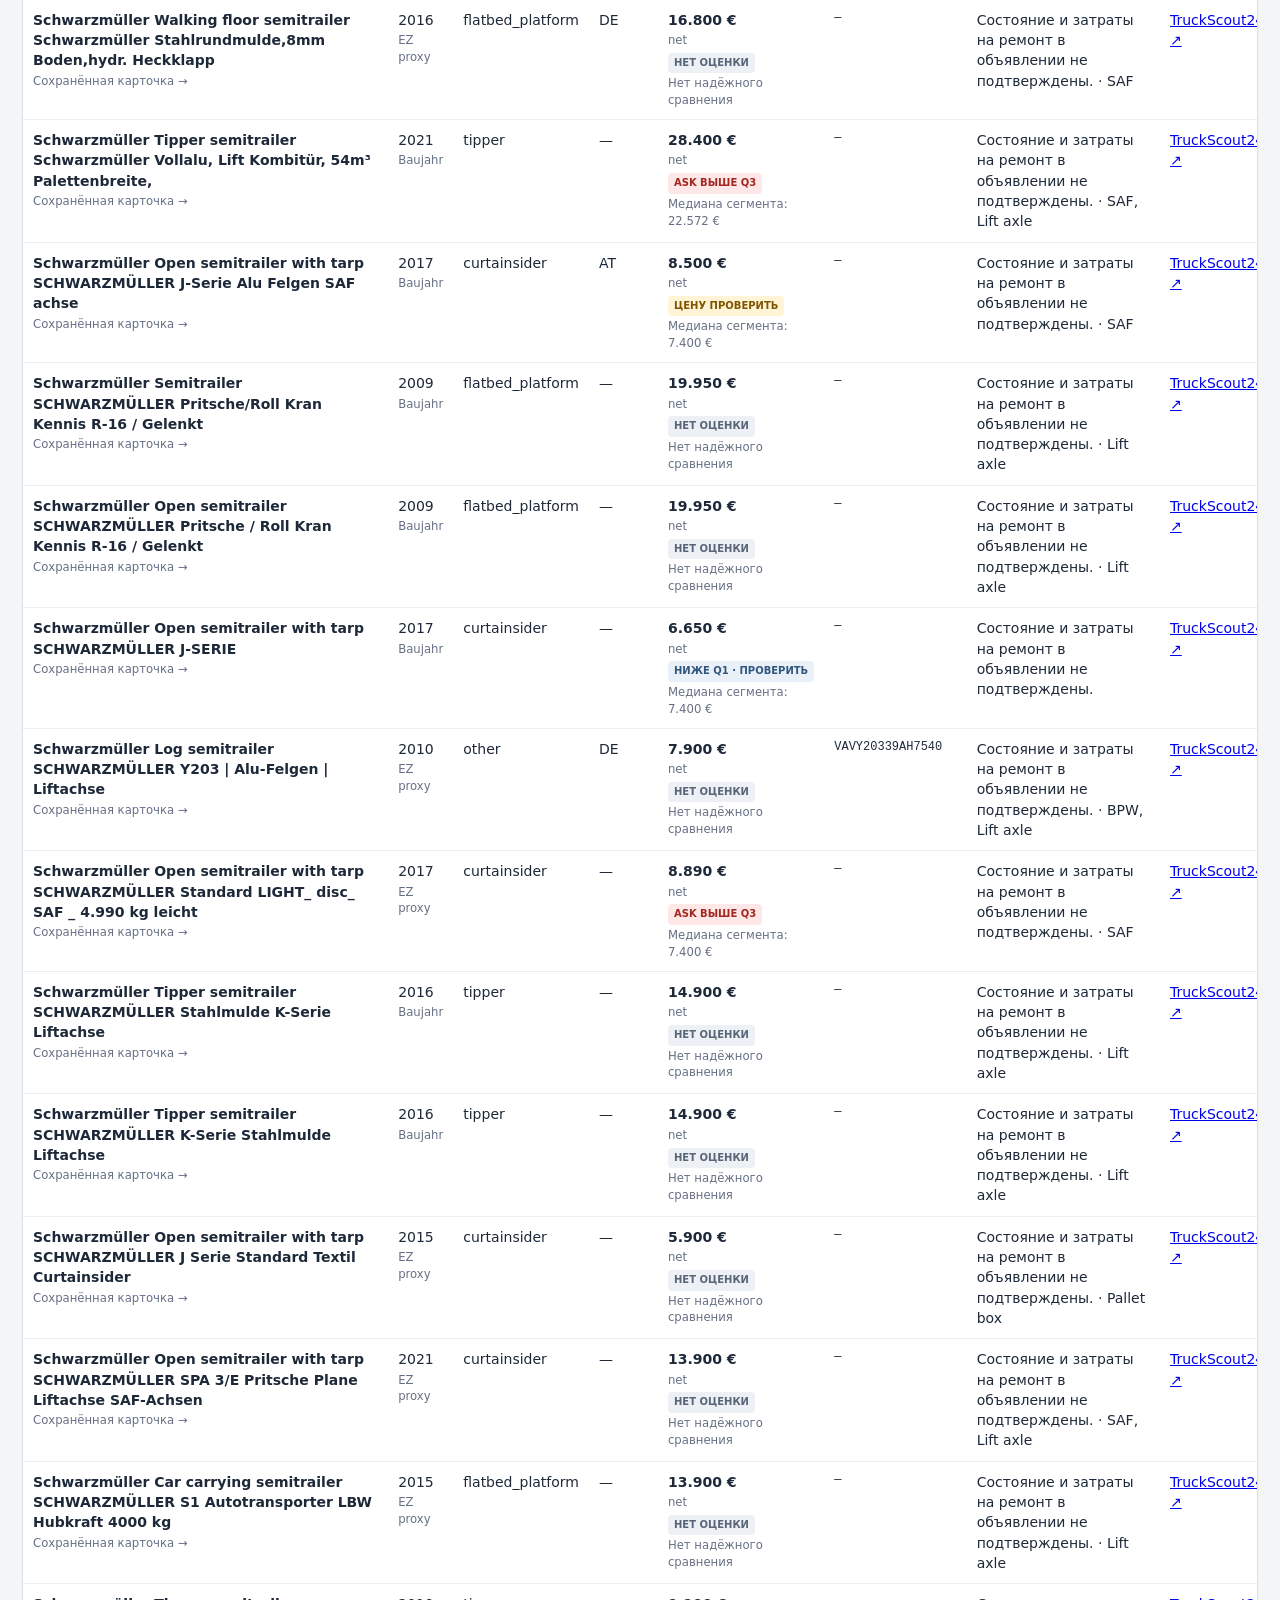
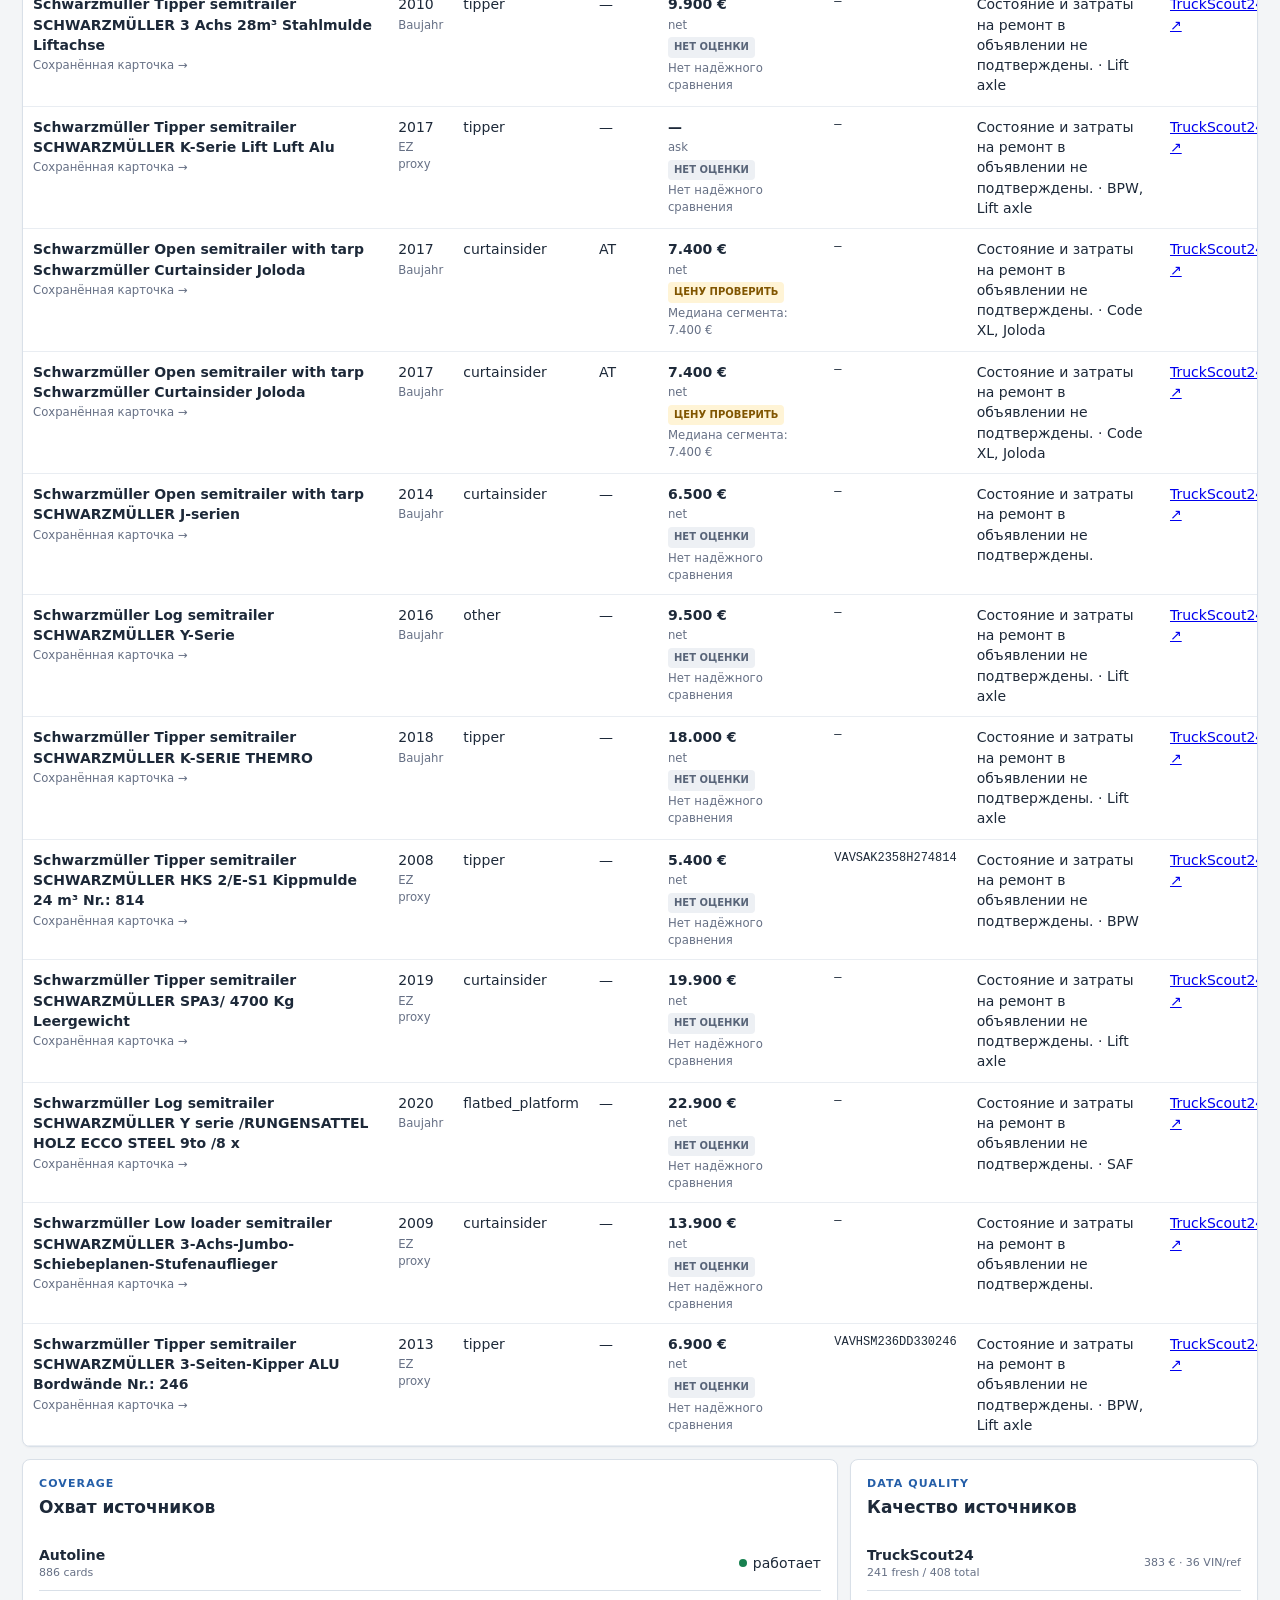
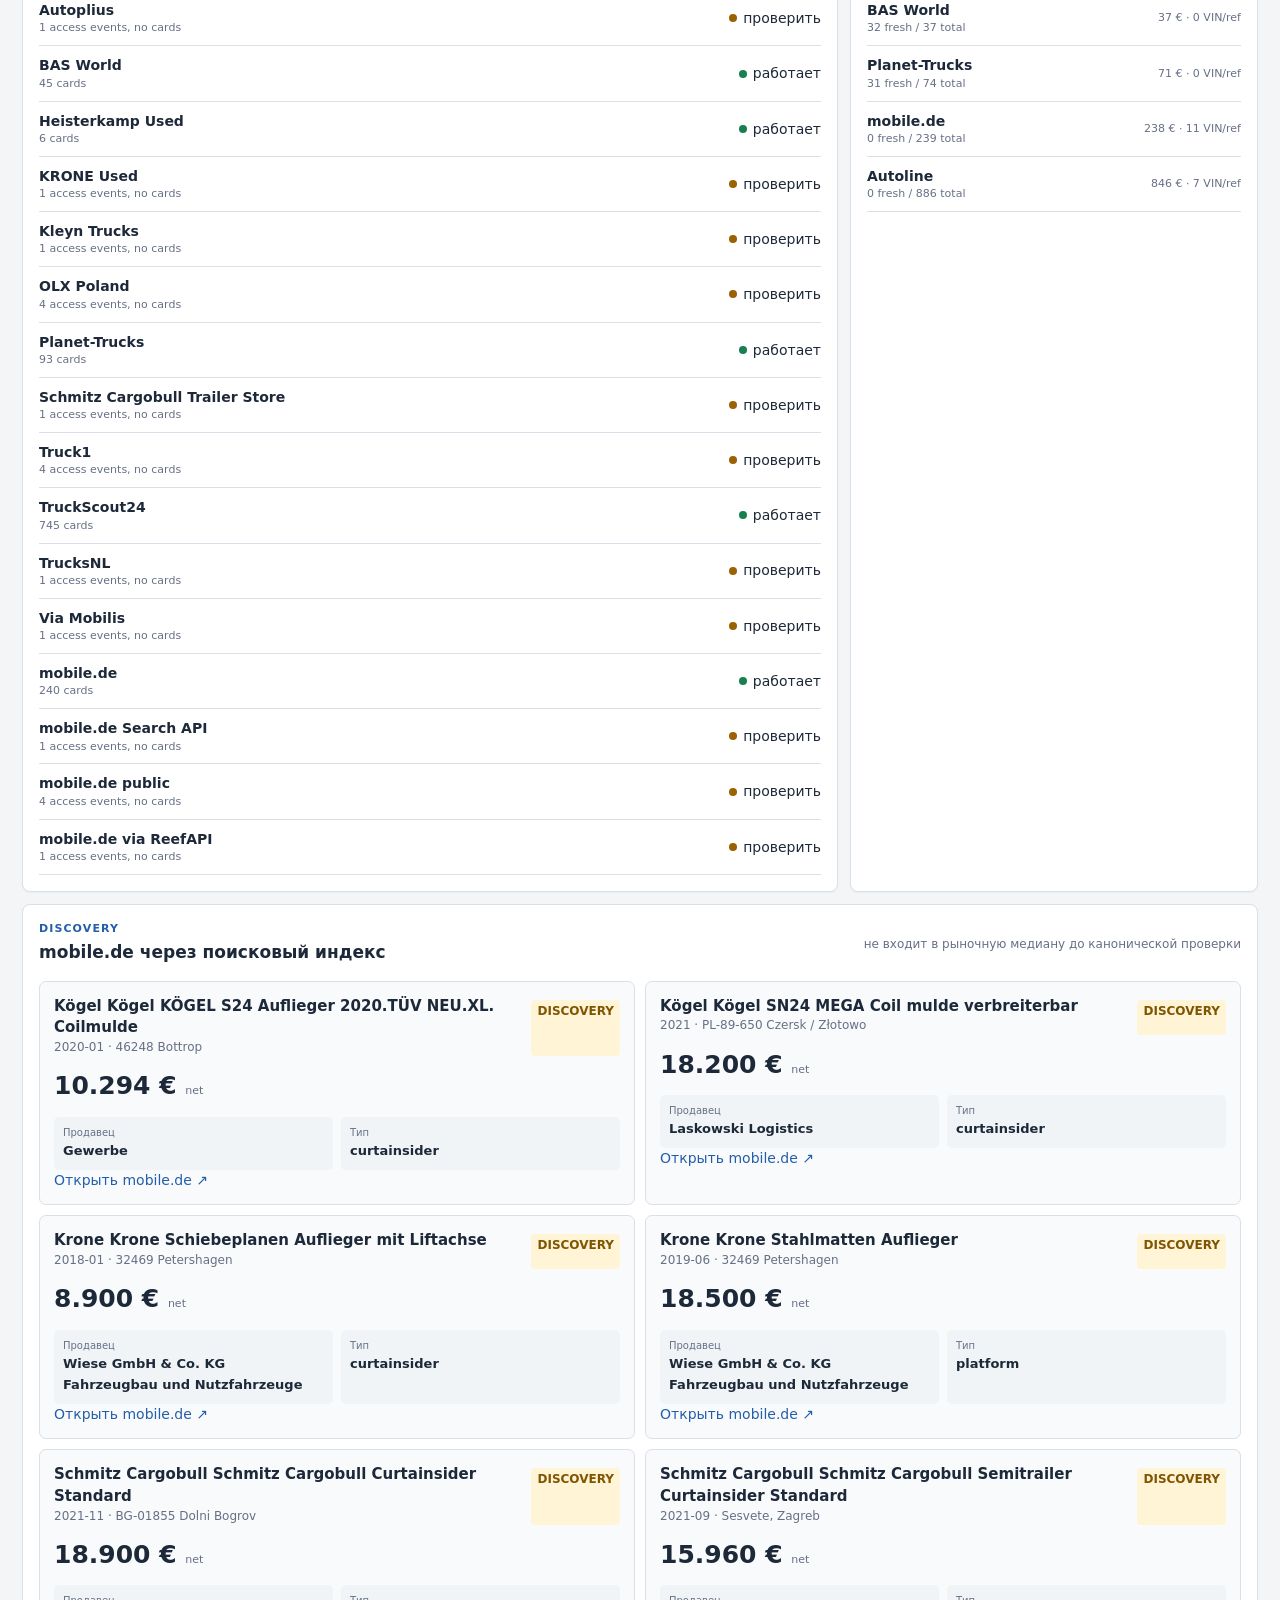
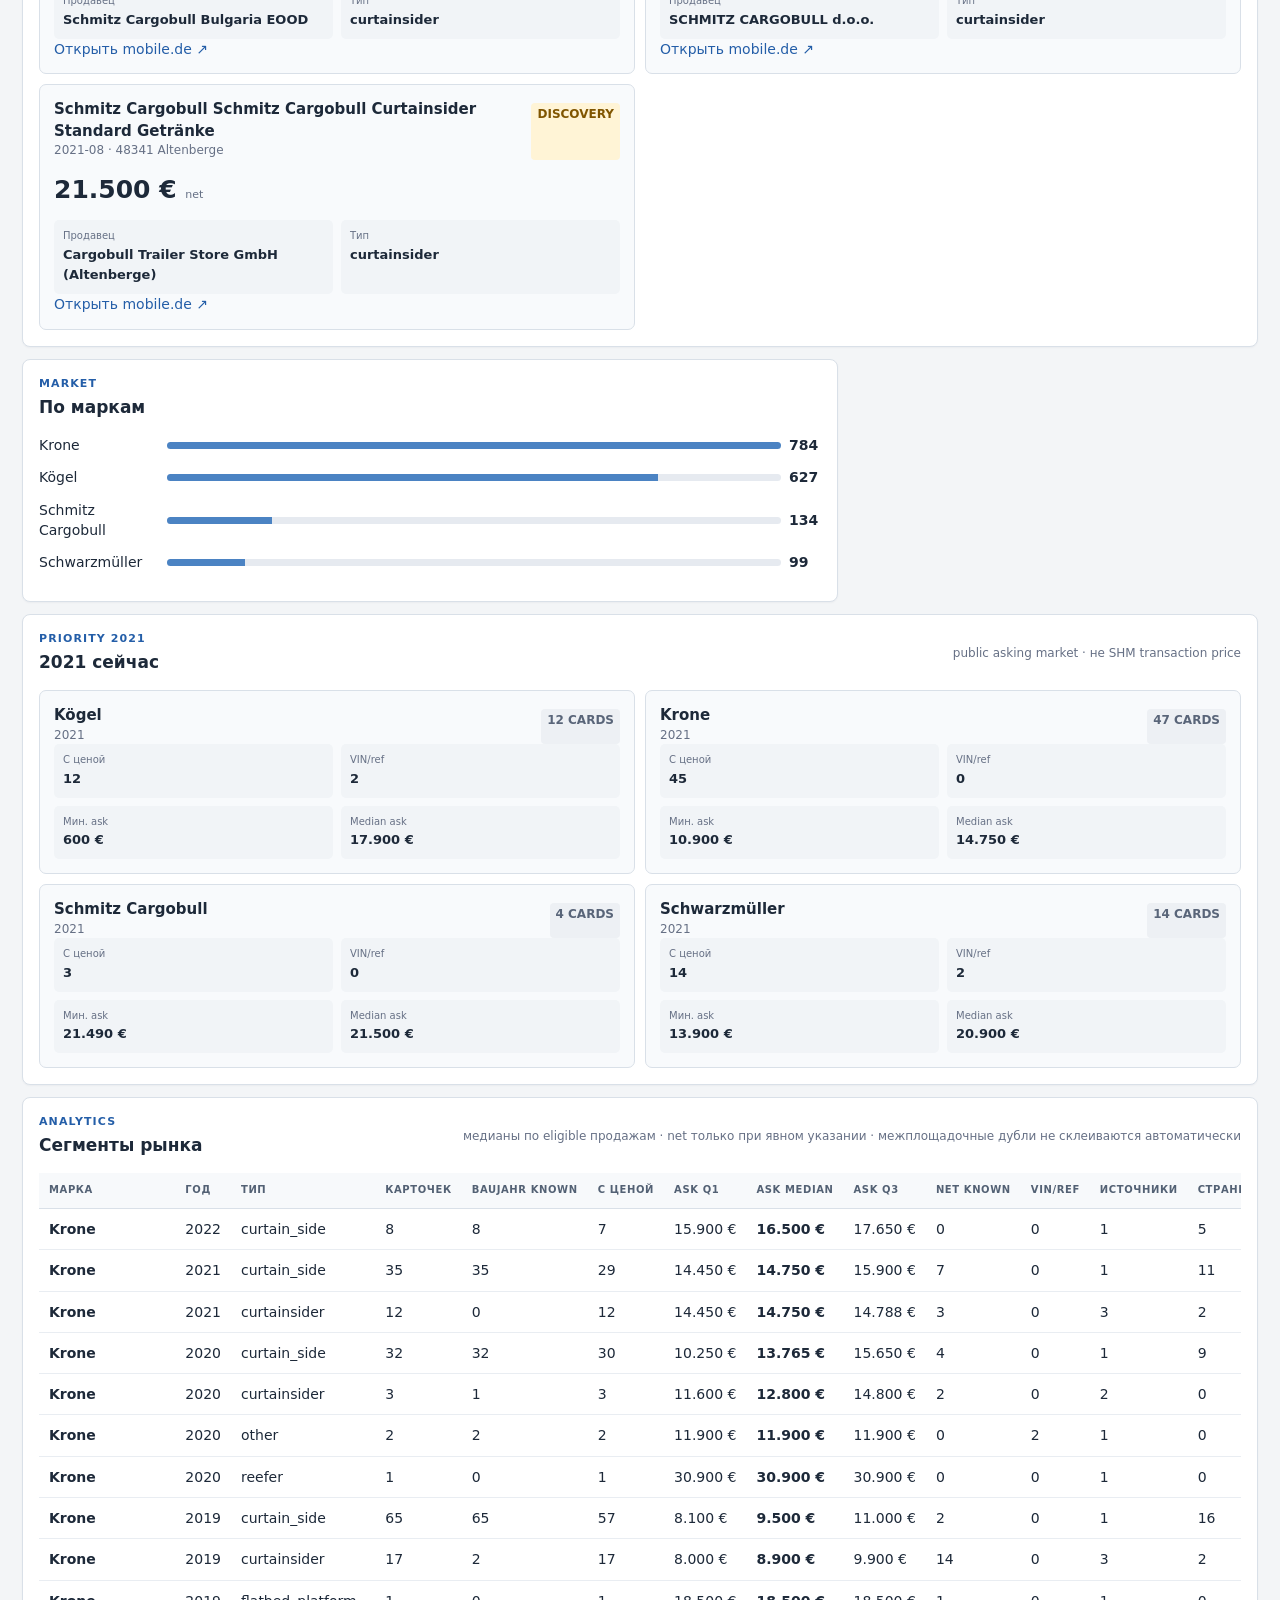
==== commit ce5d9e1e: "Open saved listing record from Market Center table" ====
--- a/docs/index.html
+++ b/docs/index.html
@@ -204,9 +204,9 @@
     <td>${x.net_priced||0}</td><td>${x.vin_found}</td><td>${x.sources}</td><td>${x.countries}</td>
   </tr>`).join('');
 
-  document.getElementById('listings').innerHTML=F.slice(0,100).map(x=>`<tr>
-    <td><a class="listing-title" target="_blank" rel="noopener" href="${esc(x.url||'#')}"><b>${esc(x.brand)} ${esc(x.model||'')}</b><small>${esc(x.seller||'Открыть объявление ↗')}</small></a></td><td>${esc(x.year||'—')}<small>${esc(yearBasisLabel(x))}</small></td><td>${esc(x.body_type||'other')}</td><td>${esc(x.country||'—')}</td><td><b>${euro(x.price_original)}</b><small>${esc(x.tax_basis&&x.tax_basis!=='unknown'?x.tax_basis:'ask')}</small>${badge(x._market.status)}<small>${x._market.median!=null?'Медиана сегмента: '+euro(x._market.median):'Нет надёжного сравнения'}</small></td><td class="mono">${esc(x.vin||x.vin_ref||'—')}</td><td>${esc(conditionSummary(x)+((x.features||[]).length?' · '+x.features.slice(0,4).join(', '):''))}</td><td>${esc(x.source||'—')}</td>
-  </tr>`).join('') || '<tr><td colspan="8" class="empty">По текущим фильтрам объявлений нет.</td></tr>';
+  document.getElementById('listings').innerHTML=F.slice(0,100).map(x=>{const archiveLink='listing.html?source='+encodeURIComponent(x.source||'')+'&url='+encodeURIComponent(x.url||'');return `<tr>
+    <td><a class="listing-title" href="${archiveLink}"><b>${esc(x.brand)} ${esc(x.model||'')}</b><small>${esc(x.seller||'Сохранённая карточка →')}</small></a></td><td>${esc(x.year||'—')}<small>${esc(yearBasisLabel(x))}</small></td><td>${esc(x.body_type||'other')}</td><td>${esc(x.country||'—')}</td><td><b>${euro(x.price_original)}</b><small>${esc(x.tax_basis&&x.tax_basis!=='unknown'?x.tax_basis:'ask')}</small>${badge(x._market.status)}<small>${x._market.median!=null?'Медиана сегмента: '+euro(x._market.median):'Нет надёжного сравнения'}</small></td><td class="mono">${esc(x.vin||x.vin_ref||'—')}</td><td>${esc(conditionSummary(x)+((x.features||[]).length?' · '+x.features.slice(0,4).join(', '):''))}</td><td>${x.url?'<a target="_blank" rel="noopener" href="'+esc(x.url)+'">'+esc(x.source||'Источник')+' ↗</a>':esc(x.source||'—')}</td>
+  </tr>`}).join('') || '<tr><td colspan="8" class="empty">По текущим фильтрам объявлений нет.</td></tr>';
 
   document.getElementById('syncStatus').textContent='Данные: '+(data.updated_at||'нет отметки');
 }
